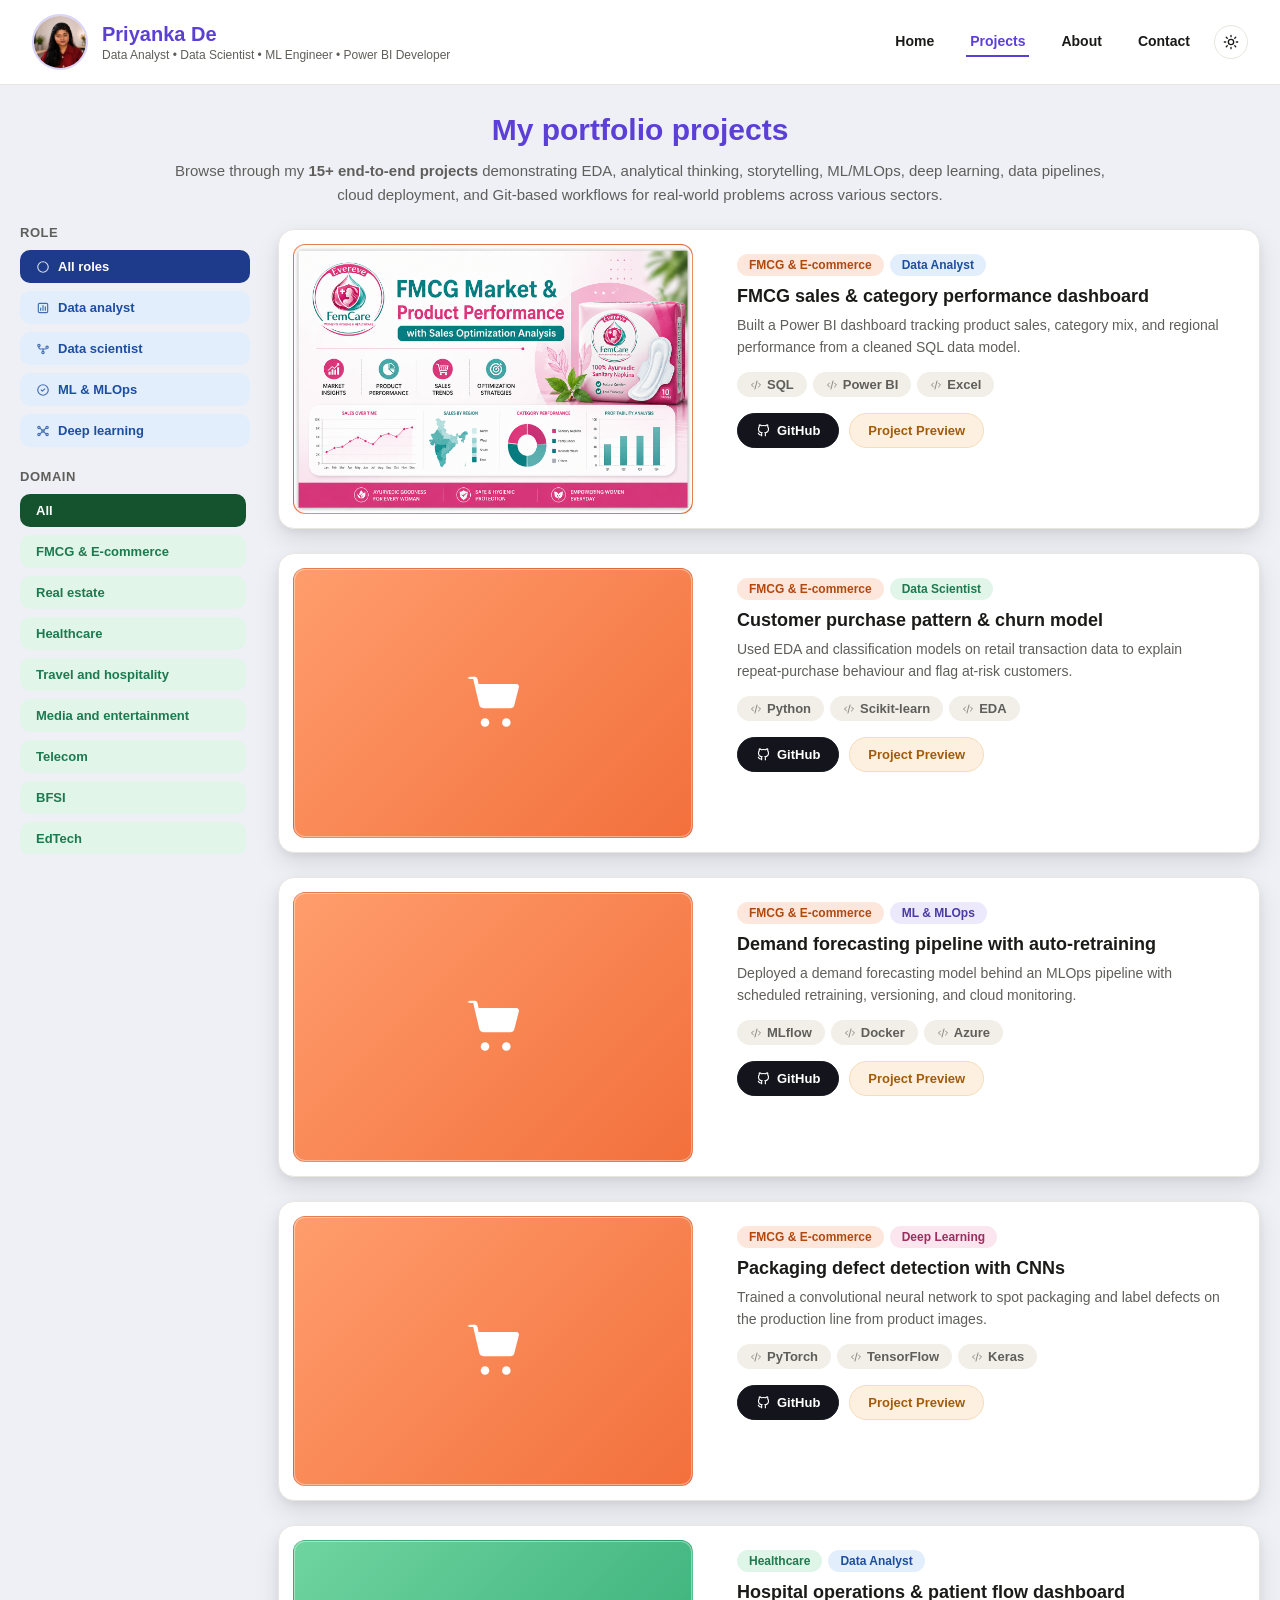
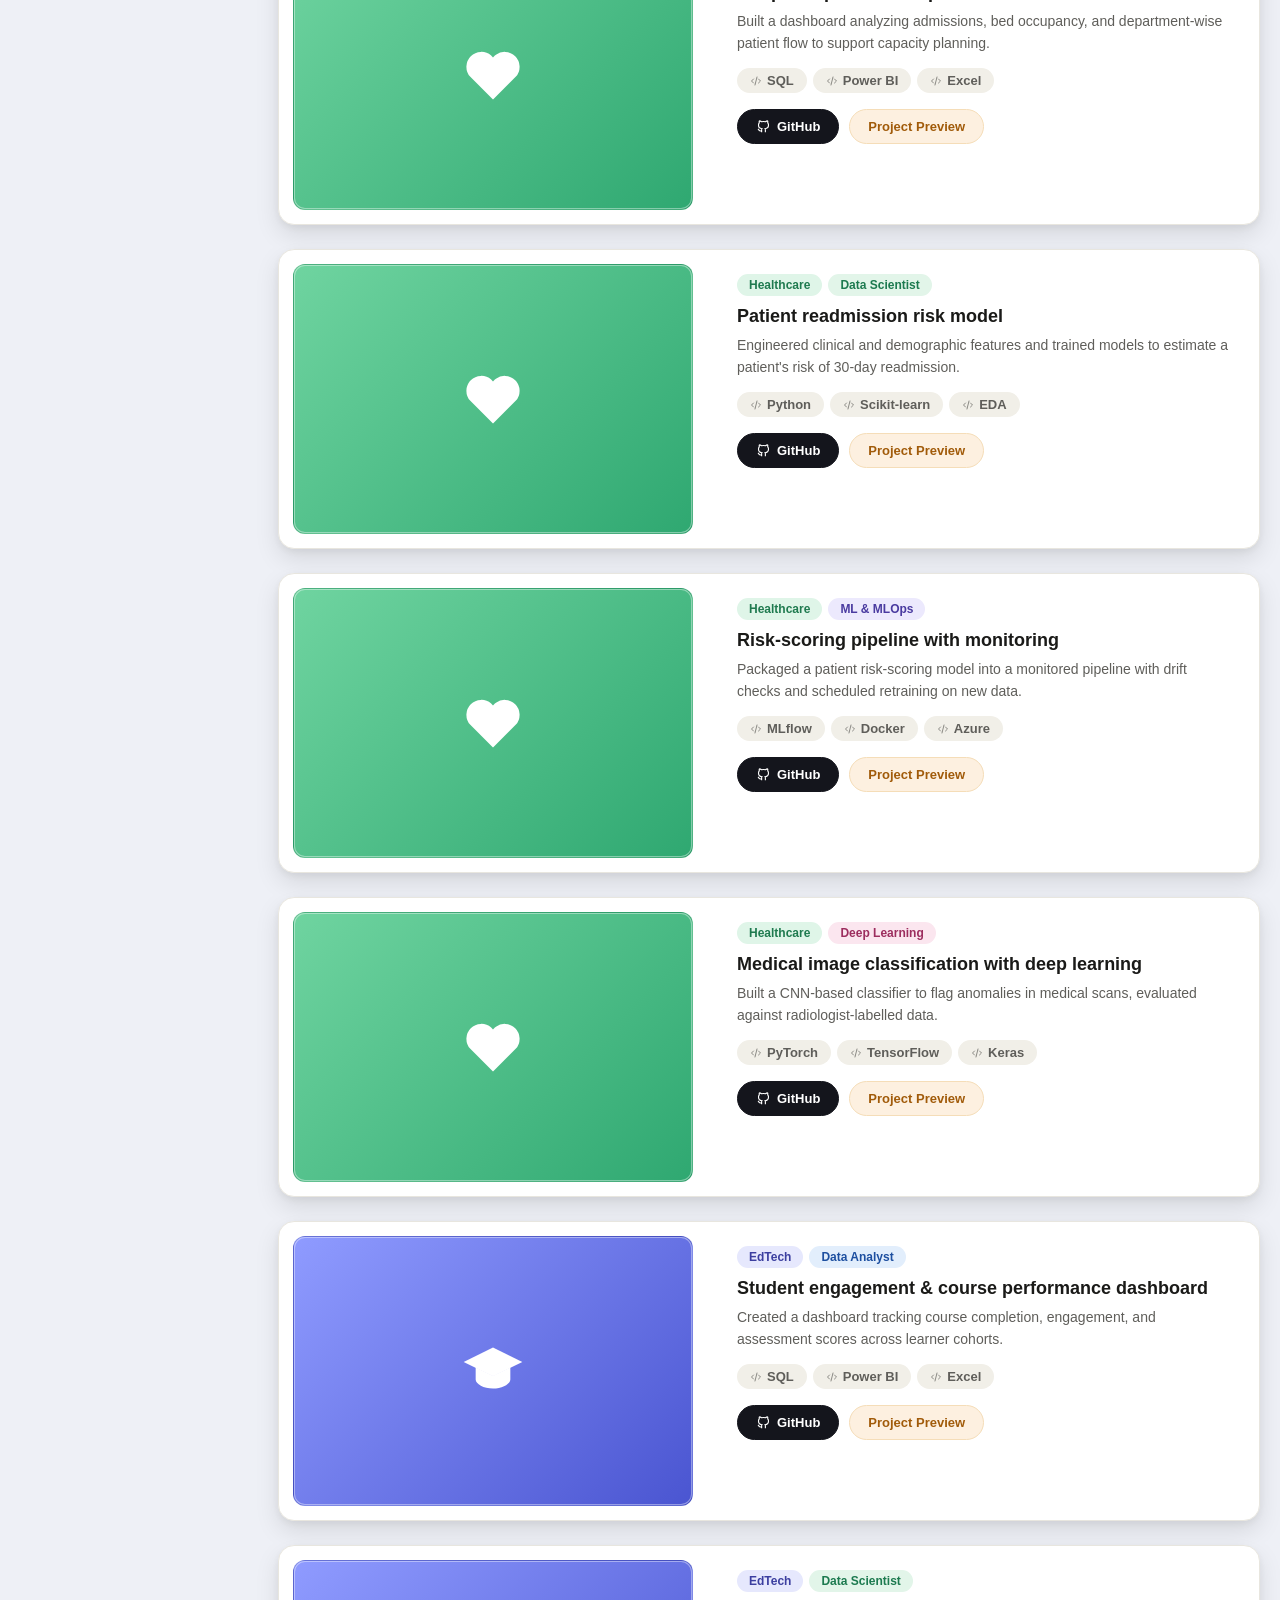
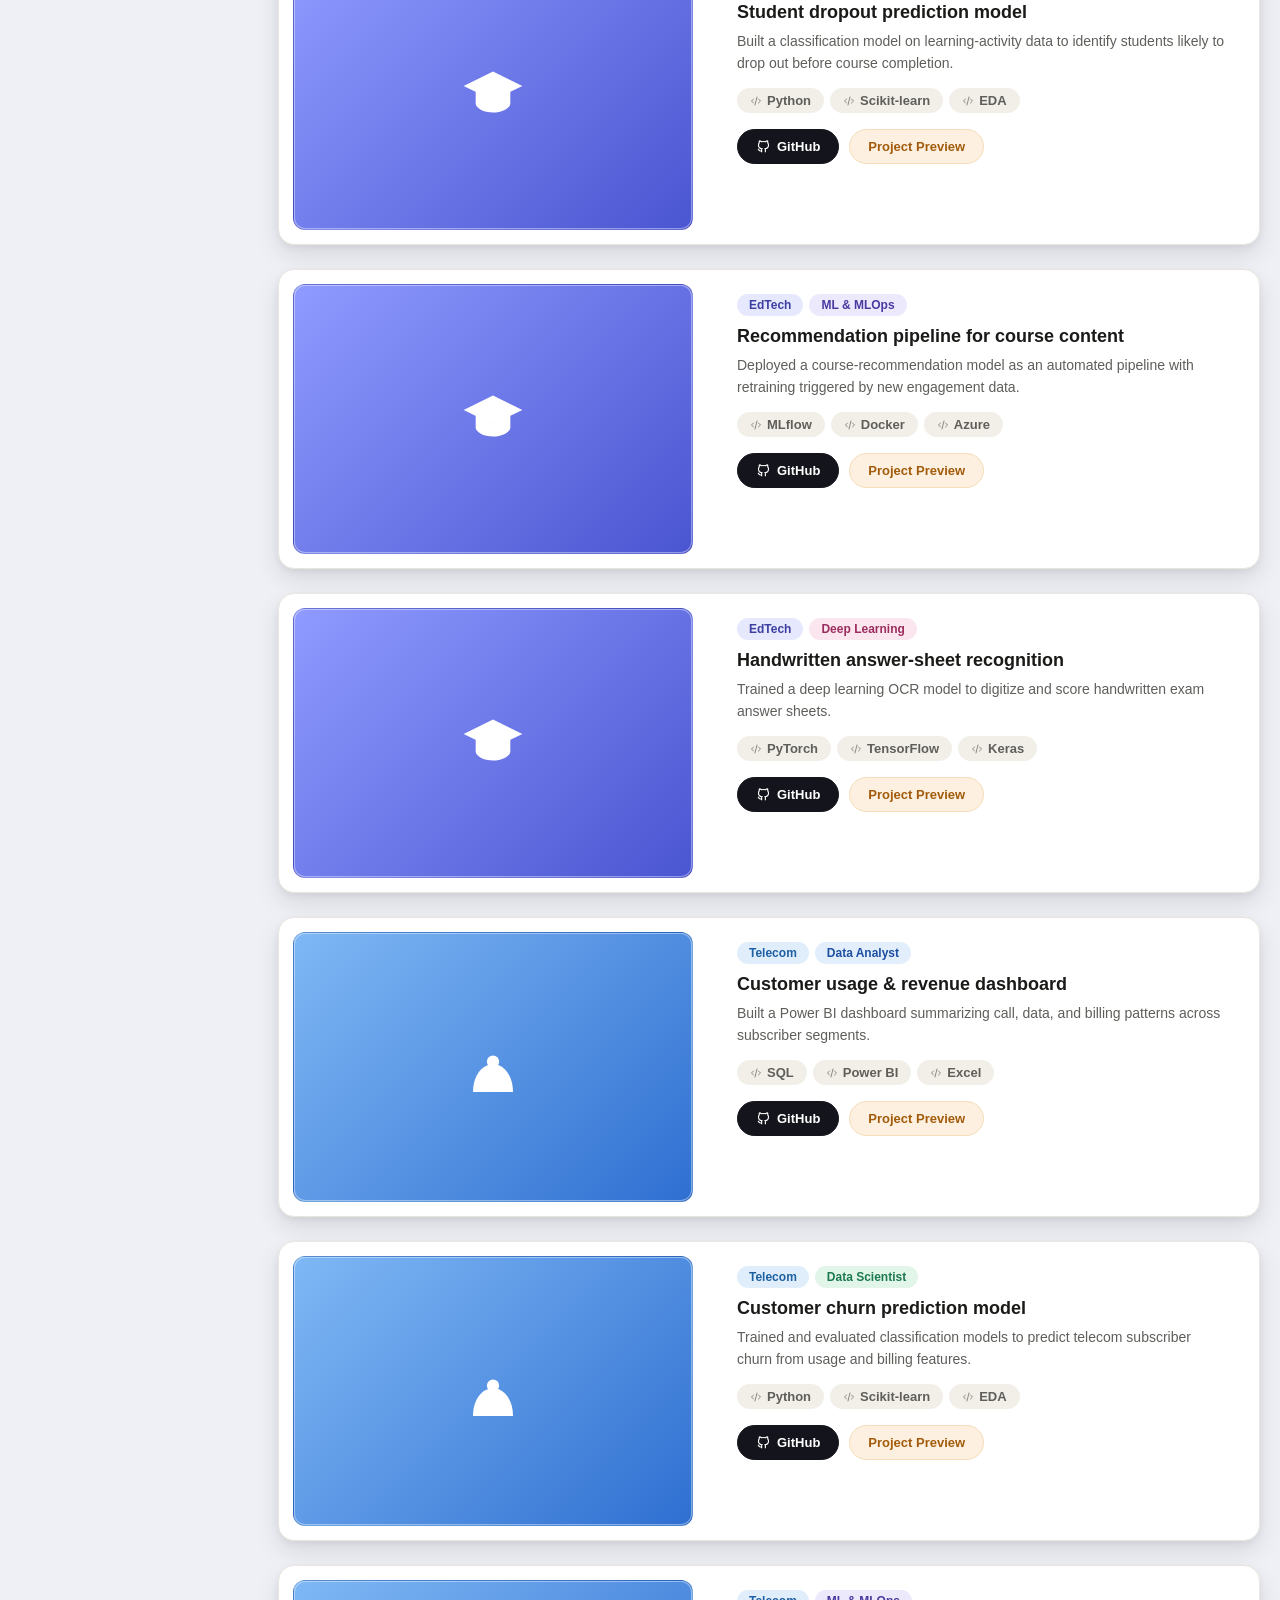
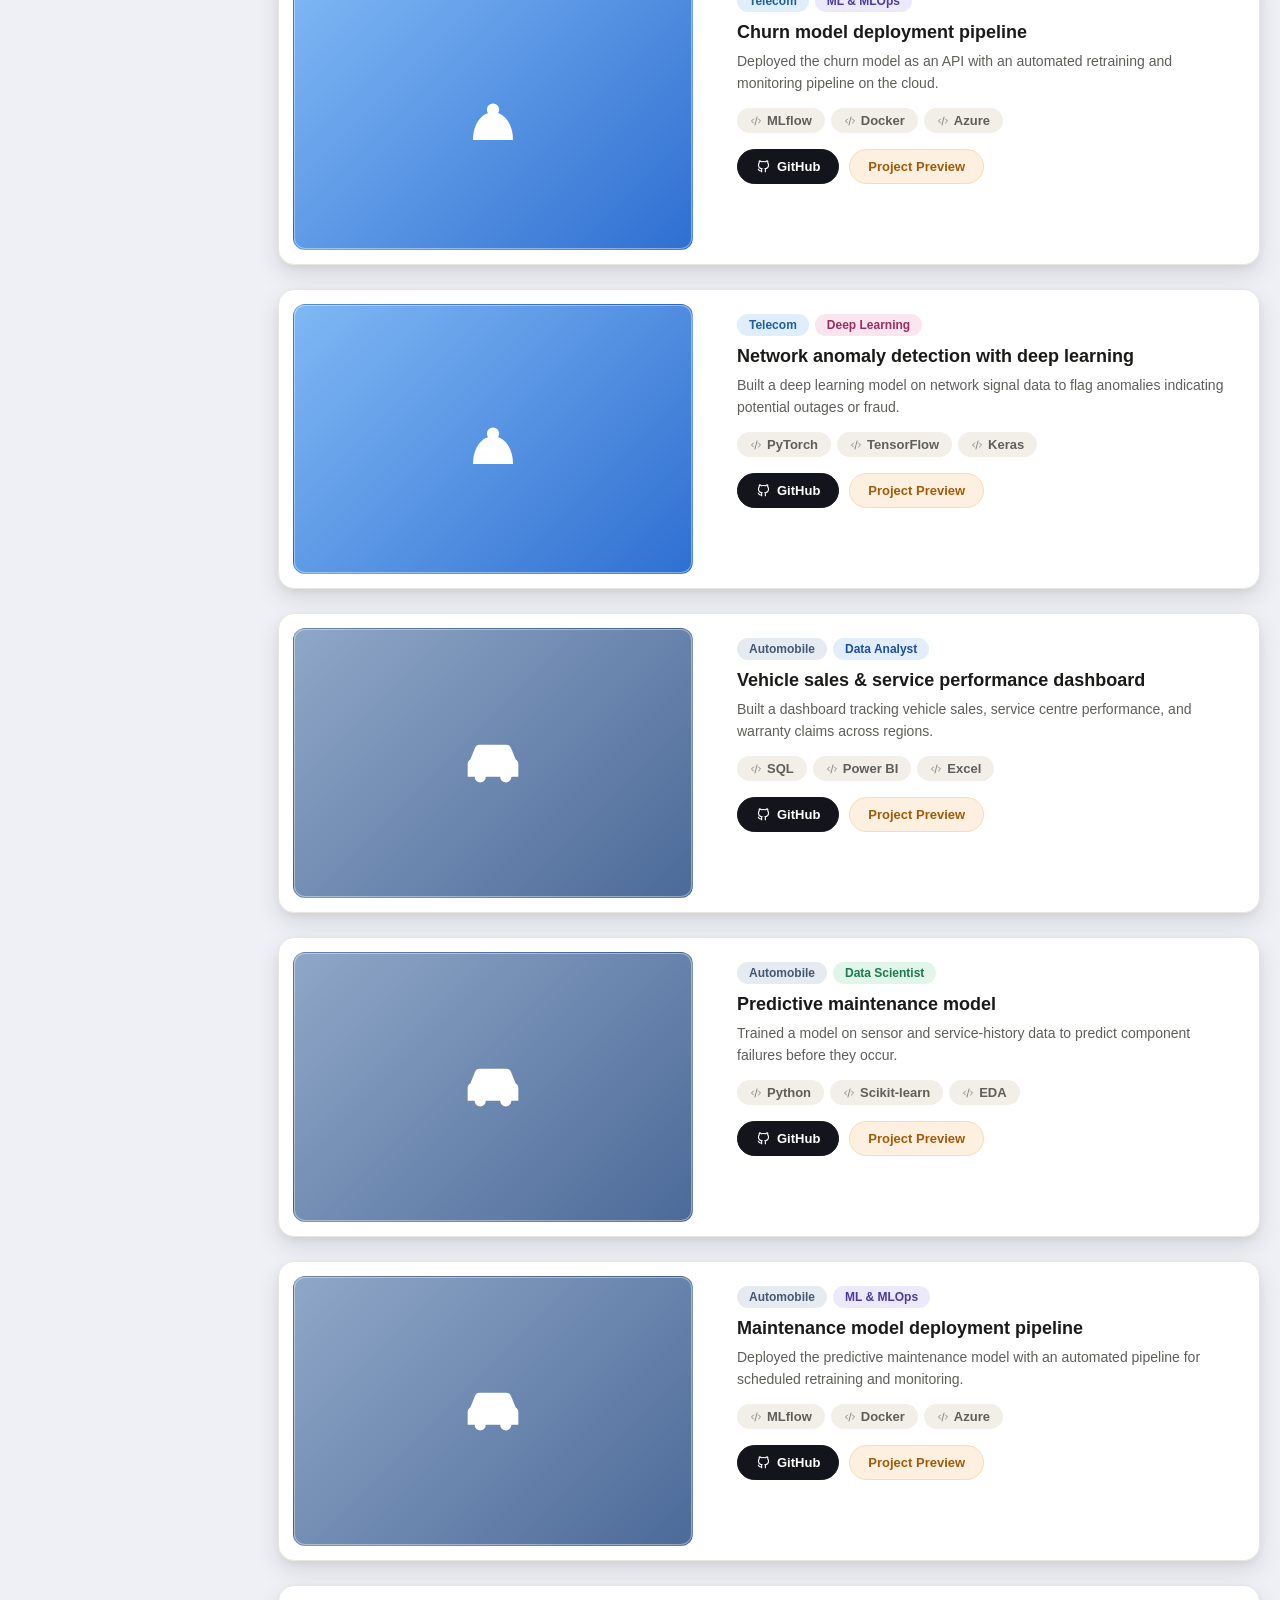
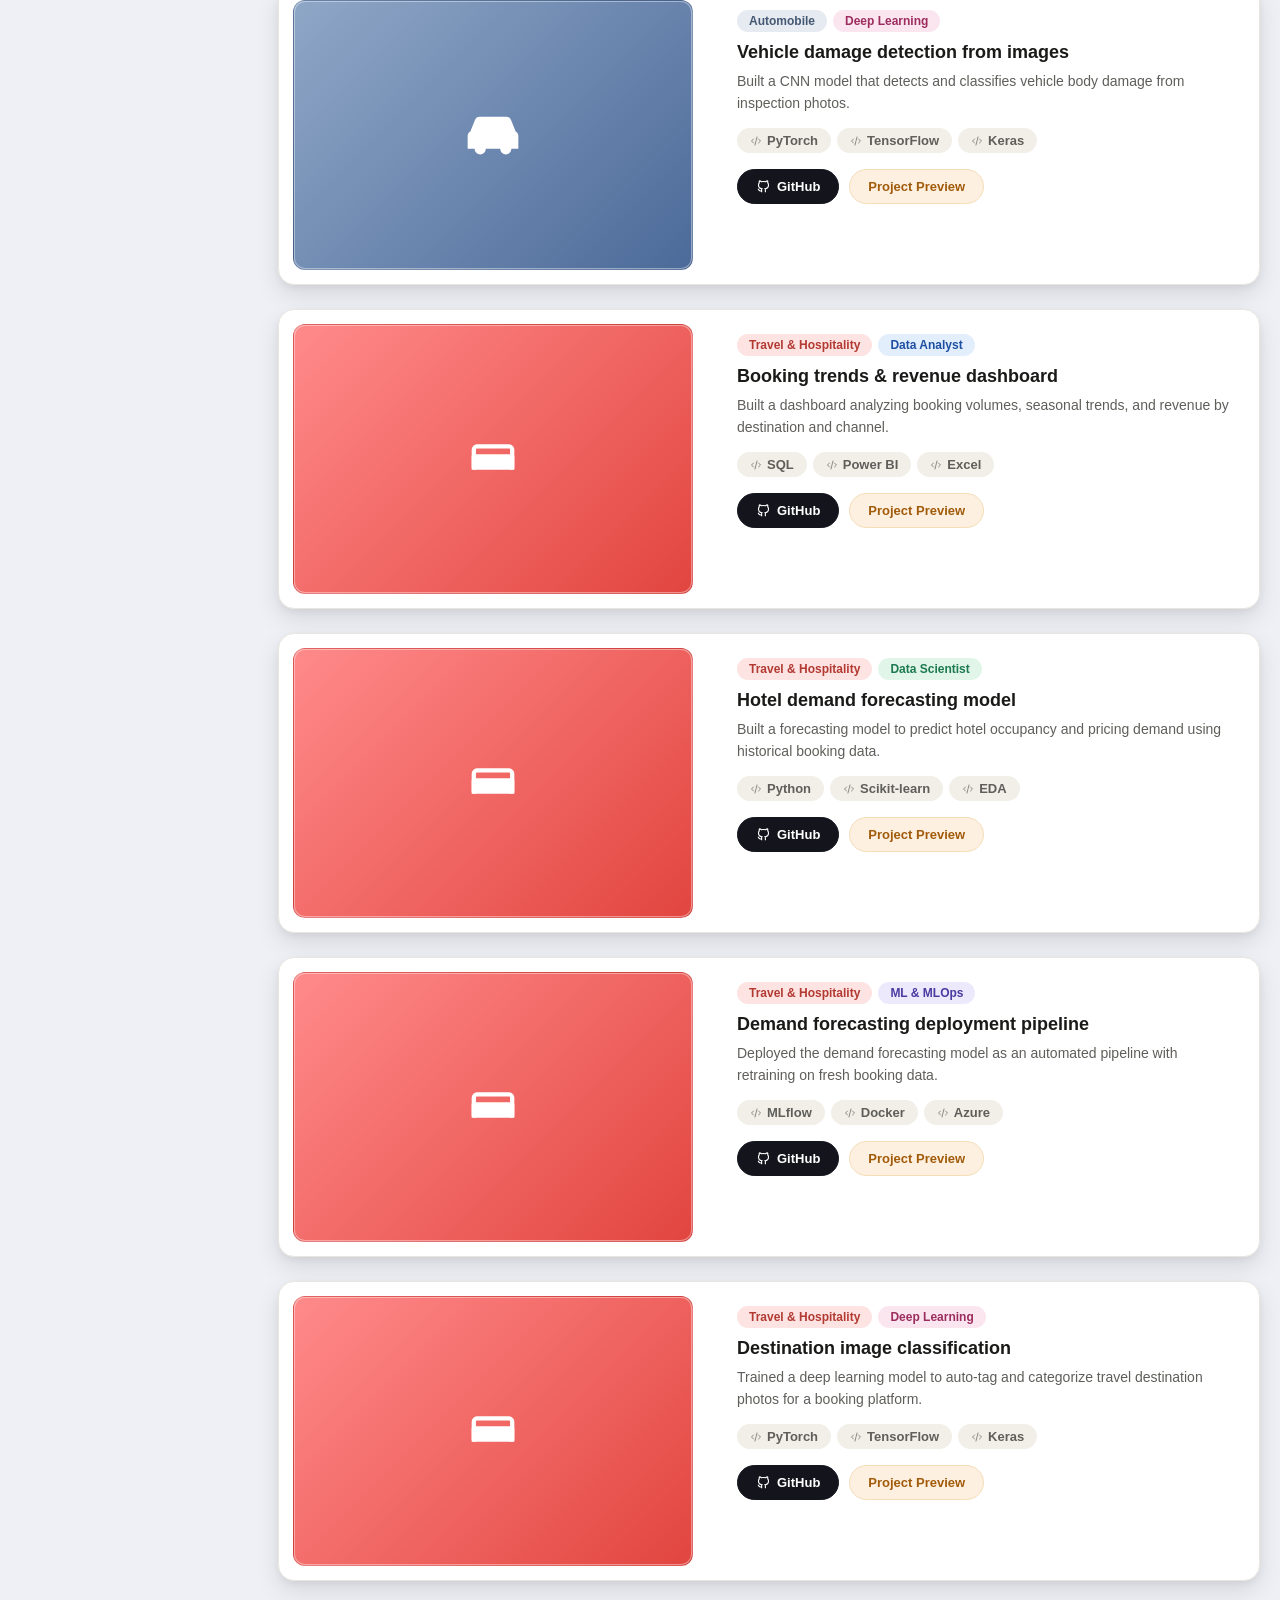
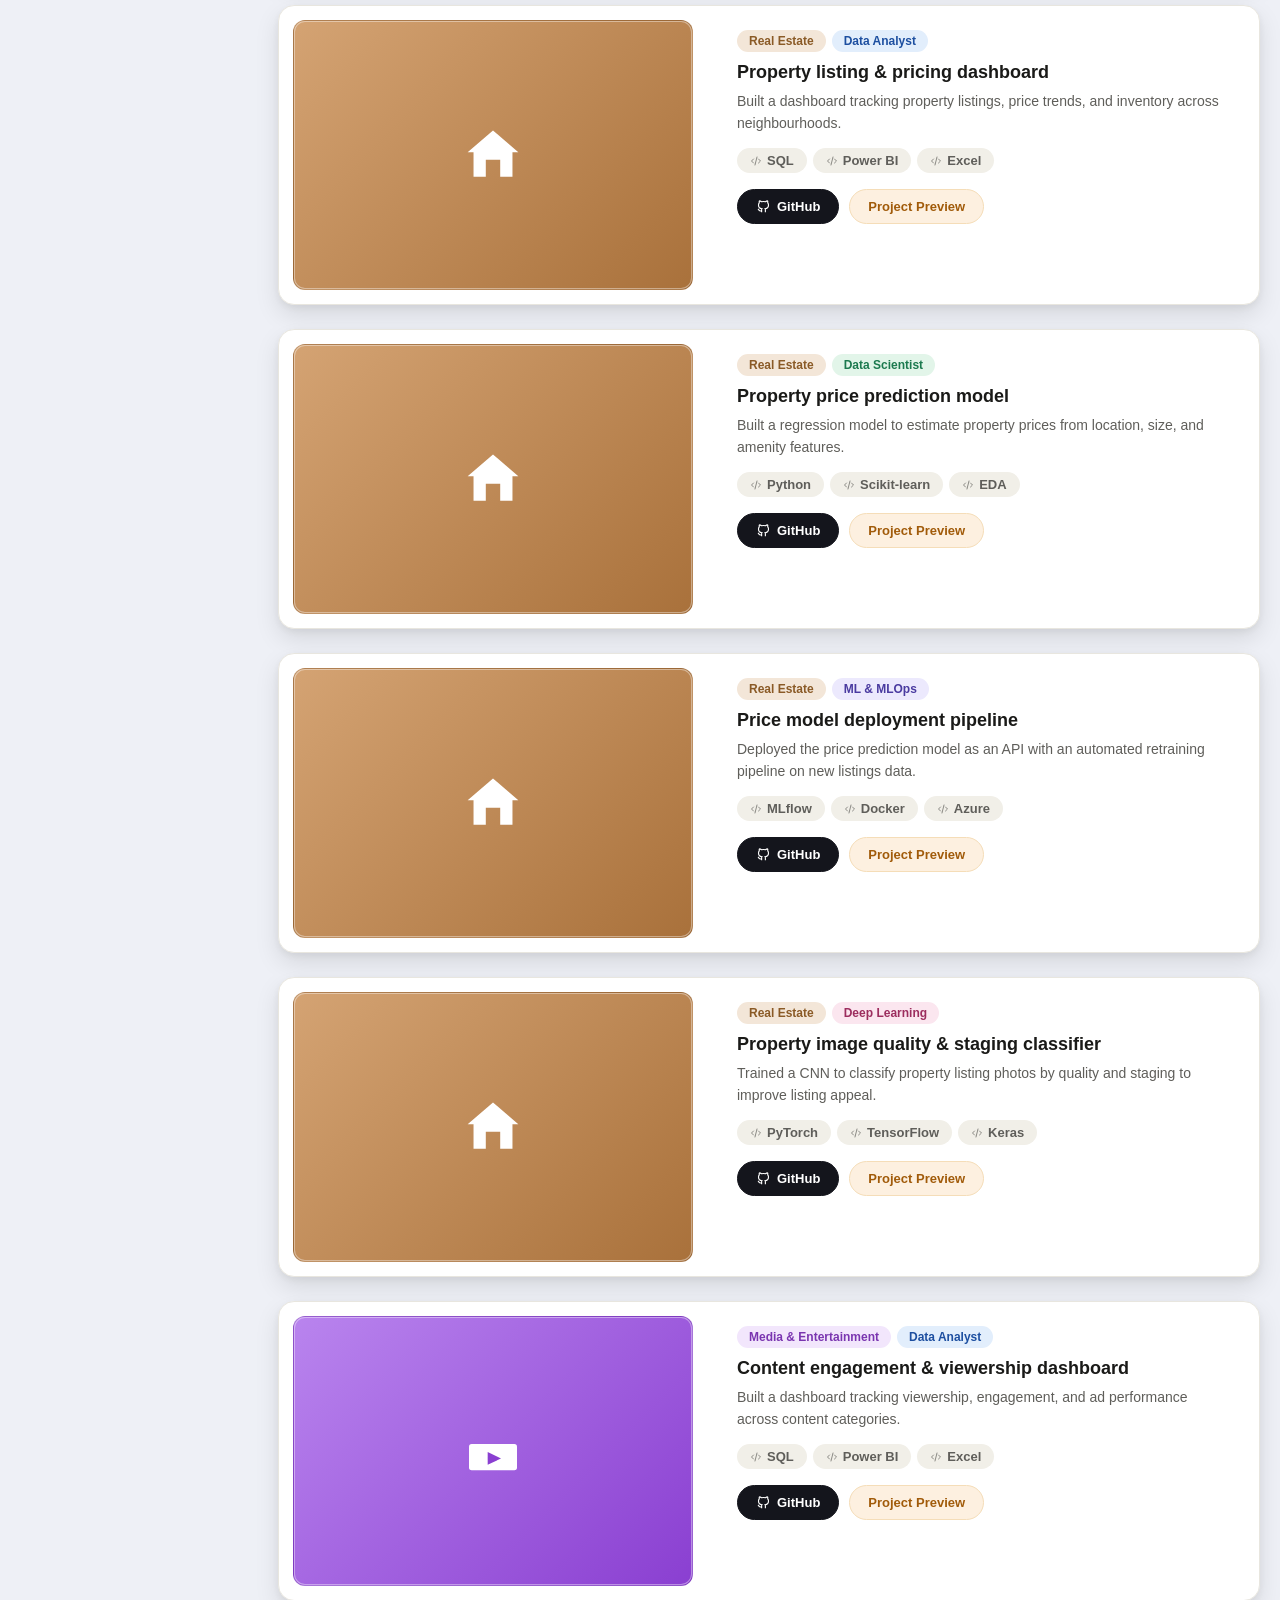
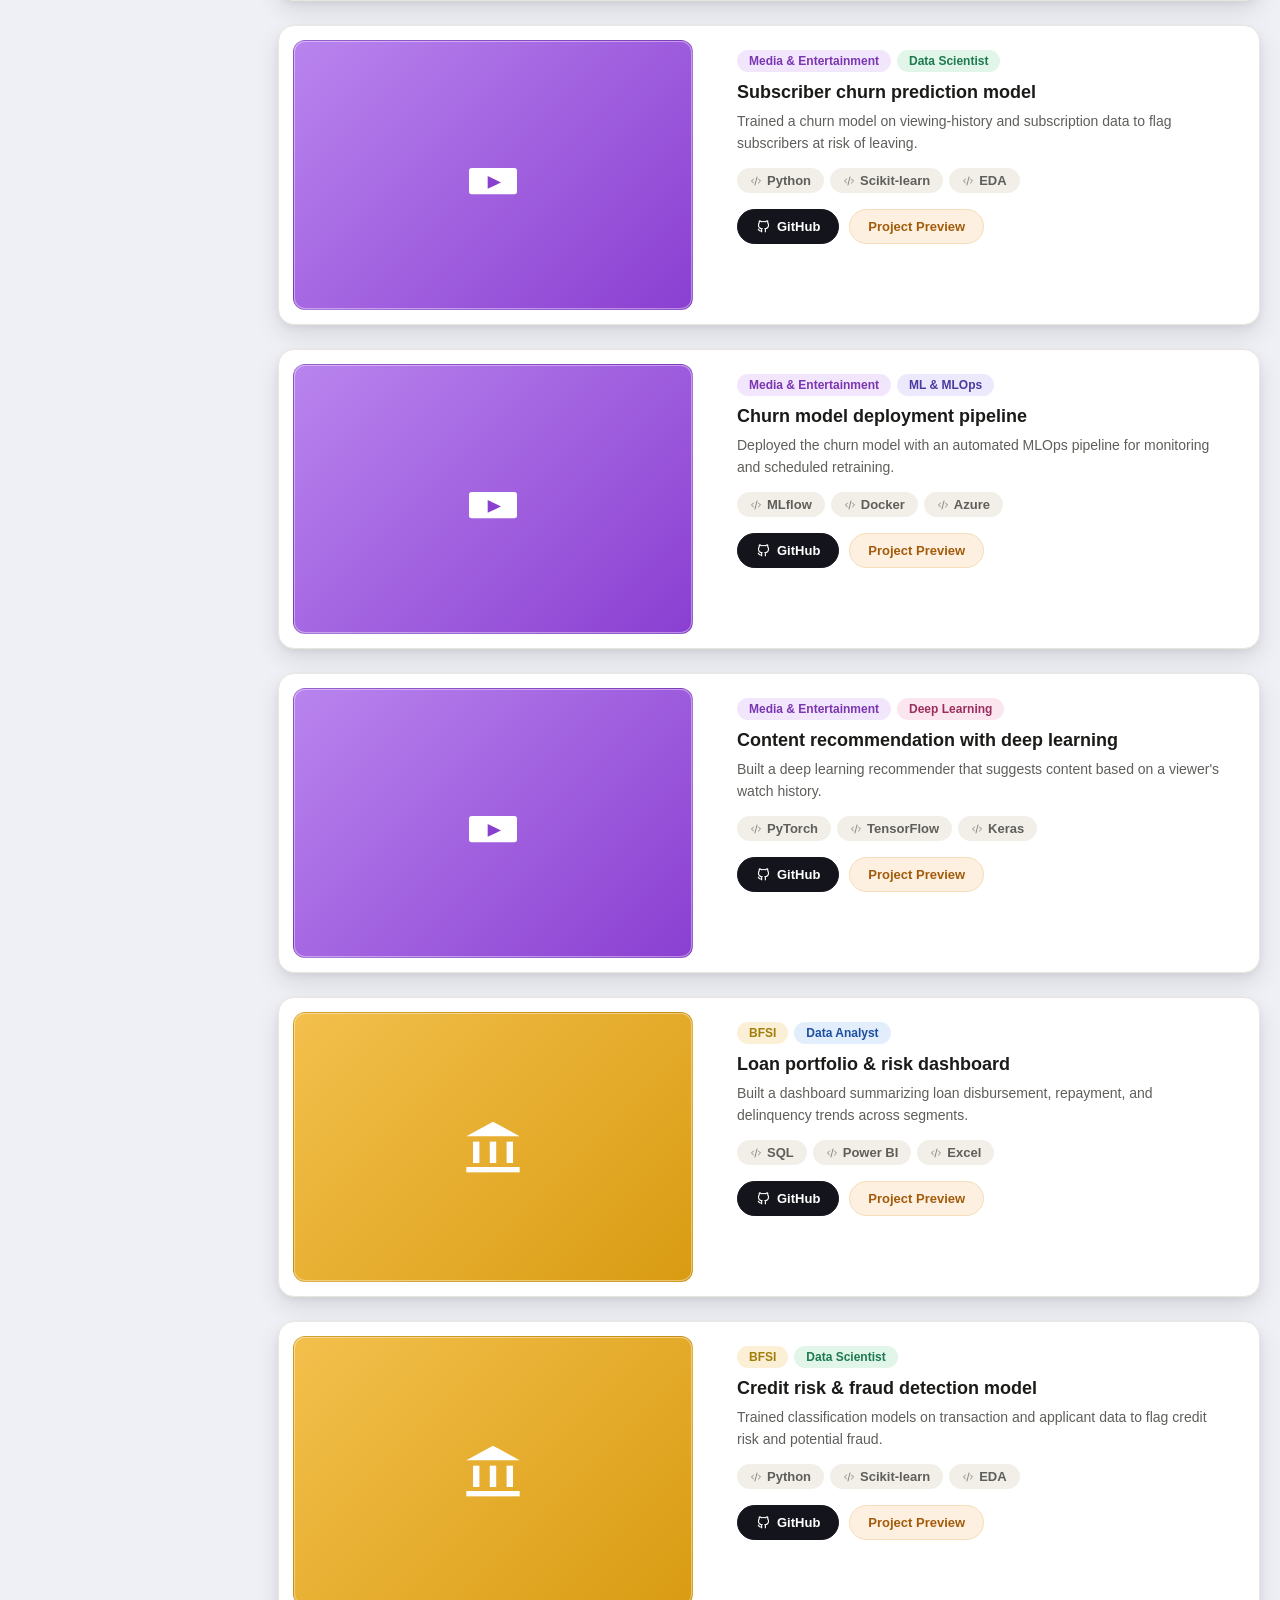
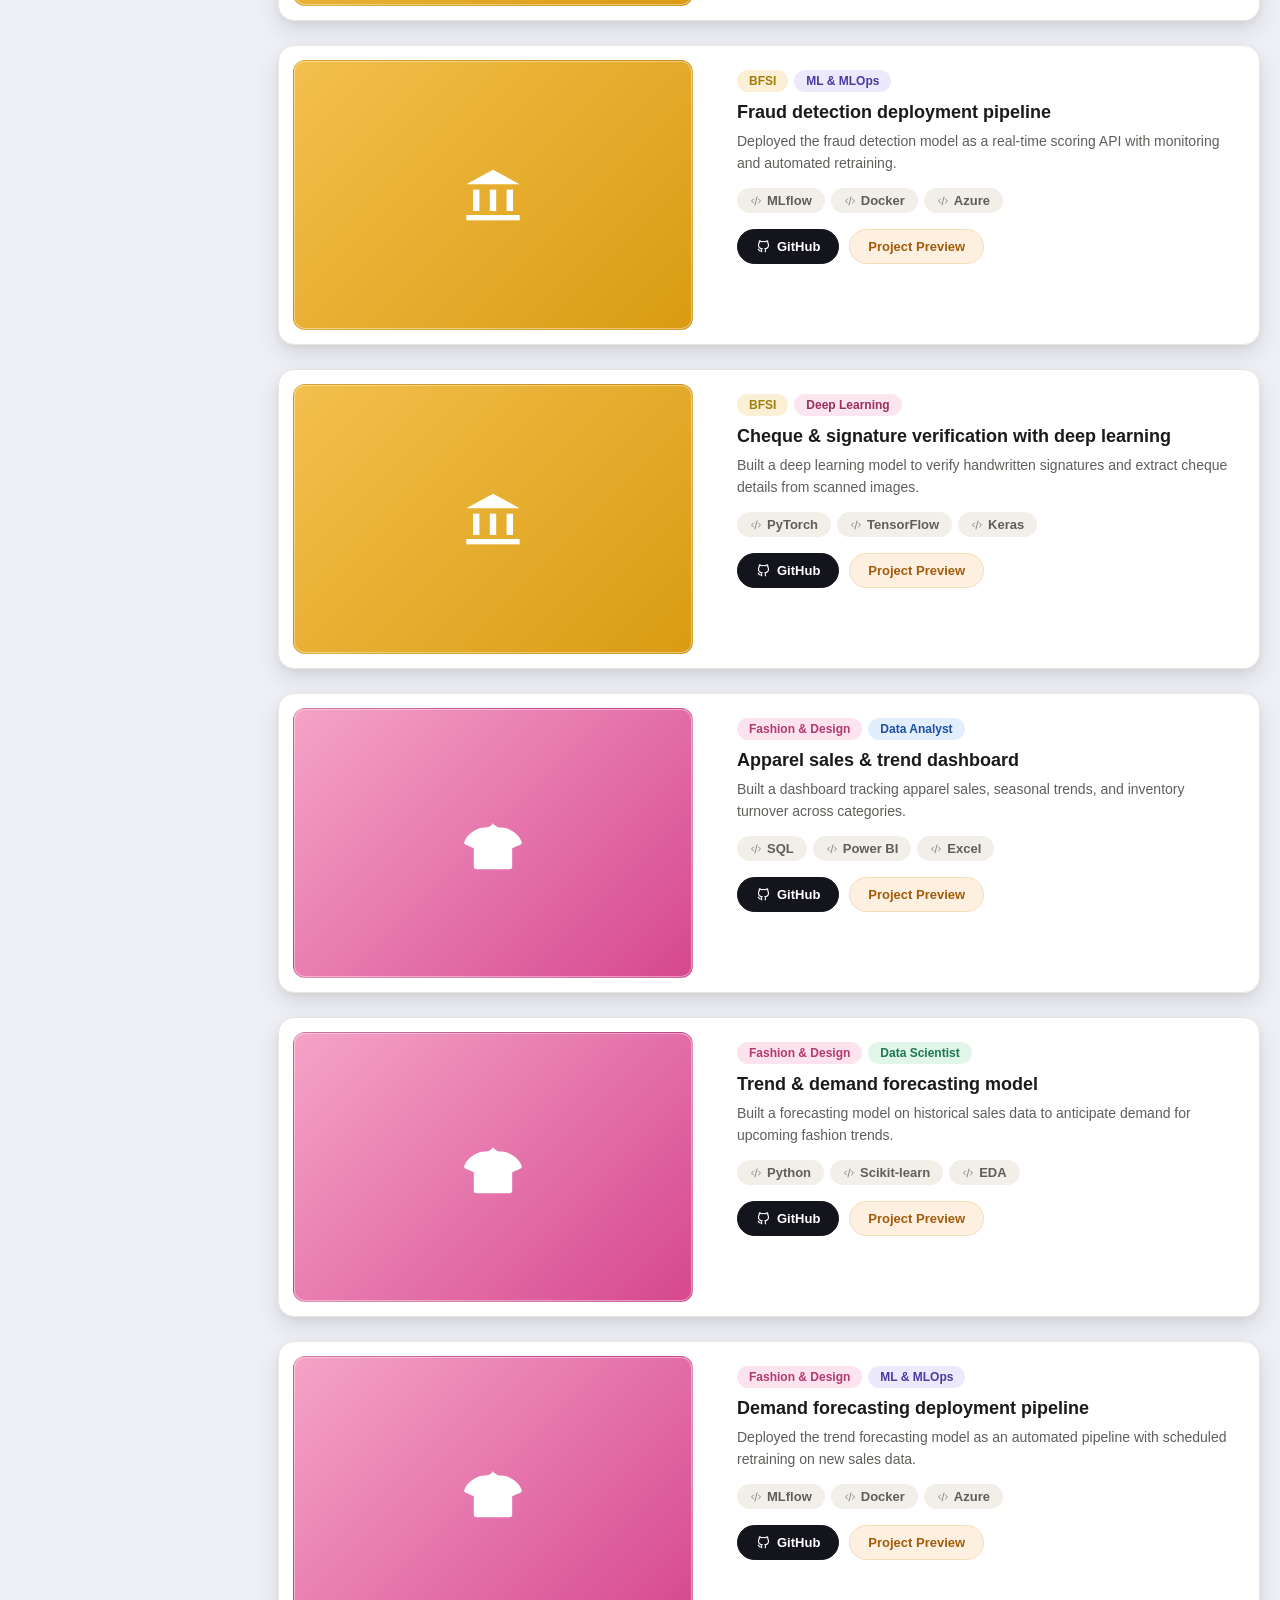
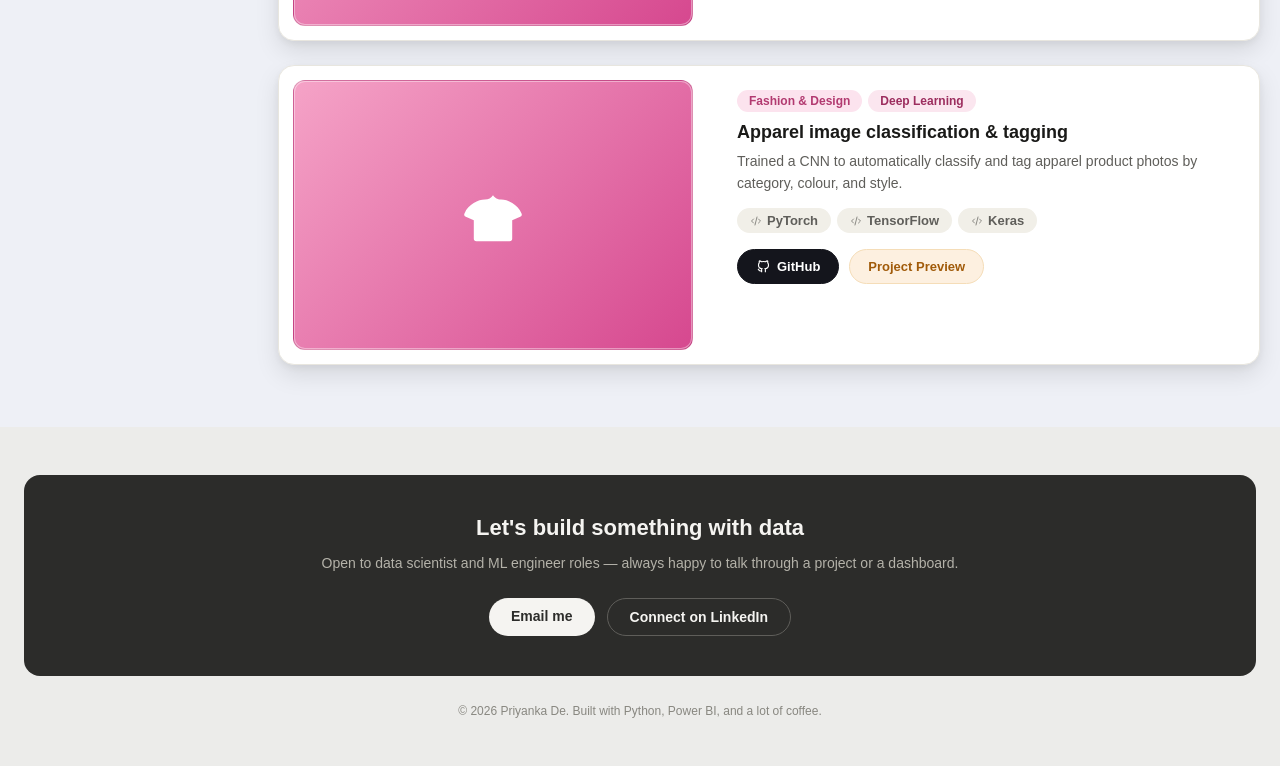
==== 1234.html @ 13f8d36d "Update 1234.html" ====
<!DOCTYPE html>
<html lang="en">
<head>
<meta charset="UTF-8">
<meta name="viewport" content="width=device-width, initial-scale=1.0">
<title>Priyanka De_Data Scientist-Projects</title>
<link rel="icon" type="image/png" href="images/logo.png">
<style>
  :root {
    --page-bg: #eef0f6;
    --header-bg: #ffffff;
    --header-border: #e8e6df;
    --card-bg: #ffffff;
    --card-border: #e8e6df;
    --text-primary: #1a1a18;
    --text-secondary: #5f5e5a;
    --shadow-rest: 0 10px 24px rgba(0,0,0,0.10), 0 3px 8px rgba(0,0,0,0.06), inset 0 1px 0 rgba(255,255,255,0.6);
    --shadow-hover: 0 24px 44px rgba(0,0,0,0.18), 0 8px 16px rgba(0,0,0,0.10), inset 0 1px 0 rgba(255,255,255,0.6);
    --purple: #5b3fd6;
    --tag-bg: #f1efe8;
    --btn-bg: #ffffff;
    --fade-edge: rgba(238,240,246,0);
    --fade-edge-solid: #eef0f6;
    --project-image-border: rgba(0,0,0,0.09);
    --project-image-inset: rgba(255,255,255,0.4);
    transition: background 0.2s ease, color 0.2s ease;
  }
 
  body.dark-mode {
    --page-bg: #14151c;
    --header-bg: #1b1c25;
    --header-border: #2b2d3a;
    --card-bg: #1f2029;
    --card-border: #30323f;
    --text-primary: #f0efec;
    --text-secondary: #a7a6b3;
    --shadow-rest: 0 10px 24px rgba(0,0,0,0.35), 0 3px 8px rgba(0,0,0,0.25), inset 0 1px 0 rgba(255,255,255,0.03);
    --shadow-hover: 0 24px 44px rgba(0,0,0,0.5), 0 8px 16px rgba(0,0,0,0.3), inset 0 1px 0 rgba(255,255,255,0.03);
    --purple: #9c8bff;
    --tag-bg: #2a2c38;
    --btn-bg: #262733;
    --fade-edge: rgba(20,21,28,0);
    --fade-edge-solid: #14151c;
    --project-image-border: rgba(255,255,255,0.08);
    --project-image-inset: rgba(255,255,255,0.05);
  }
 
  * { box-sizing: border-box; }
 
  body {
    font-family: -apple-system, "Segoe UI", Roboto, Arial, sans-serif;
    background: var(--page-bg);
    margin: 0;
    transition: background 0.2s ease;
  }
 
  .site-header {
    background: var(--header-bg);
    border-bottom: 1px solid var(--header-border);
    padding: 14px 32px;
    display: flex;
    align-items: center;
    justify-content: space-between;
    gap: 16px;
    position: relative;
    z-index: 20;
    transition: background 0.2s ease, border-color 0.2s ease;
  }
 
  .header-right {
    display: flex;
    align-items: center;
    gap: 20px;
  }
 
  .theme-toggle {
    width: 34px;
    height: 34px;
    min-width: 34px;
    border-radius: 50%;
    border: 1px solid var(--header-border);
    background: var(--btn-bg);
    color: var(--text-primary);
    display: flex;
    align-items: center;
    justify-content: center;
    cursor: pointer;
    padding: 0;
    transition: background 0.2s ease, transform 0.15s ease, border-color 0.2s ease;
  }
 
  .theme-toggle:hover { transform: scale(1.08); }
 
  .theme-toggle svg { width: 16px; height: 16px; }
 
  .theme-toggle .icon-moon { display: none; }
  body.dark-mode .theme-toggle .icon-sun { display: none; }
  body.dark-mode .theme-toggle .icon-moon { display: block; }
 
  /* Hamburger menu button — hidden on desktop, shown only on narrow/mobile screens */
  .nav-toggle {
    display: none;
    width: 34px;
    height: 34px;
    min-width: 34px;
    border-radius: 8px;
    border: 1px solid var(--header-border);
    background: var(--btn-bg);
    color: var(--text-primary);
    align-items: center;
    justify-content: center;
    cursor: pointer;
    padding: 0;
  }
 
  .nav-toggle svg { width: 18px; height: 18px; }
  .nav-toggle .icon-close { display: none; }
  .nav-toggle.open .icon-menu { display: none; }
  .nav-toggle.open .icon-close { display: block; }
 
  .site-header .brand-left {
    display: flex;
    align-items: center;
    gap: 14px;
  }
 
  .avatar-circle {
    width: 56px;
    height: 56px;
    border-radius: 50%;
    overflow: hidden;
    flex: none;
    background: #ece9fd;
    display: flex;
    align-items: center;
    justify-content: center;
    border: 2px solid #d9d4fb;
  }
 
  .avatar-circle img {
    width: 100%;
    height: 100%;
    object-fit: cover;
  }
 
  .site-header .brand-name {
    font-size: 20px;
    font-weight: 700;
    color: var(--purple);
    margin: 0;
  }
 
  .site-header .brand-title {
    font-size: 12px;
    color: var(--text-secondary);
    margin: 2px 0 0;
  }
 
  .site-header nav {
    display: flex;
    gap: 28px;
  }
 
  .site-header nav a {
    font-size: 14px;
    font-weight: 600;
    color: var(--text-primary);
    text-decoration: none;
    padding: 6px 4px;
    border-bottom: 2px solid transparent;
    cursor: pointer;
    transition: color 0.15s ease, border-color 0.15s ease;
  }
 
  .site-header nav a:hover { color: var(--purple); border-bottom-color: #d9d4fb; }
 
  .site-header nav a.active { color: var(--purple); border-bottom-color: var(--purple); }
 
  .page { max-width: 1300px; margin: 0 auto; padding: 28px 20px 60px; position: relative; z-index: 2; }
 
  .hero { text-align: center; margin-bottom: 24px; }
 
  .hero h1 {
    font-size: 30px;
    font-weight: 700;
    color: var(--purple);
    margin: 0 0 12px;
  }
 
  .hero p {
    font-size: 15px;
    color: var(--text-secondary);
    margin: 0;
    max-width: 640px;
    margin-left: auto;
    margin-right: auto;
    line-height: 1.6;
  }
 
  .layout {
    display: flex;
    align-items: flex-start;
    gap: 28px;
  }
 
  .filters-sidebar {
    width: 230px;
    min-width: 230px;
    position: sticky;
    top: 14px;
    margin-top: -6px;
    display: flex;
    flex-direction: column;
    gap: 22px;
  }
 
  .filter-group {
    position: relative;
  }
 
  /* The swipe/scroll button only makes sense on the narrow, horizontally
     scrolling layout — hidden on desktop where every option is visible. */
  .swipe-hint {
    display: none;
  }
 
  .filter-group h3 {
    font-size: 13px;
    font-weight: 700;
    color: var(--text-secondary);
    text-transform: uppercase;
    letter-spacing: 0.04em;
    margin: 0 0 10px;
  }
 
  .role-filter-block {
    display: flex;
    flex-direction: column;
    gap: 8px;
  }
 
  .role-pill {
    border: none;
    cursor: pointer;
    font-size: 13px;
    font-weight: 600;
    padding: 9px 16px;
    border-radius: 10px;
    background: #e2eefc;
    color: #1d4fa0;
    text-align: left;
    display: flex;
    align-items: center;
    gap: 8px;
    transition: transform 0.15s ease, box-shadow 0.15s ease, background 0.15s ease;
  }
 
  .role-pill svg { flex: none; opacity: 0.8; }
 
  .role-pill:hover { background: #d0e3fa; transform: translateX(2px); }
 
  .role-pill.active {
    background: #1e3a8a;
    color: #ffffff;
  }
 
  .filter-block {
    display: flex;
    flex-direction: column;
    gap: 8px;
    max-height: 360px;
    overflow-y: auto;
    padding-right: 4px;
  }
 
  .pill {
    border: none;
    cursor: pointer;
    font-size: 13px;
    font-weight: 600;
    padding: 9px 16px;
    border-radius: 10px;
    background: #e2f5e9;
    color: #1c7a4f;
    text-align: left;
    transition: transform 0.15s ease, box-shadow 0.15s ease, background 0.15s ease;
  }
 
  .pill:hover { background: #d0eedc; transform: translateX(2px); }
 
  .pill.active {
    background: #14532d;
    color: #ffffff;
  }
 
  .main-content { flex: 1; min-width: 0; }
 
  @media (max-width: 820px) {
    .layout { flex-direction: column; }
    .filters-sidebar { width: 100%; min-width: 0; position: static; }
    .filter-block { flex-direction: row; flex-wrap: wrap; max-height: none; overflow: visible; }
    .role-filter-block { flex-direction: row; flex-wrap: wrap; }
  }
 
  .project-list {
    display: flex;
    flex-direction: column;
    gap: 24px;
  }
 
  .project-card {
    display: flex;
    background: var(--card-bg);
    border: 1px solid var(--card-border);
    border-radius: 16px;
    overflow: hidden;
    box-shadow: var(--shadow-rest);
    transform: translateY(-2px);
    transition: transform 0.25s ease, box-shadow 0.25s ease, border-color 0.25s ease, opacity 0.2s ease;
  }
 
  .project-card:hover {
    transform: translateY(-8px) scale(1.01);
    box-shadow: var(--shadow-hover);
    border-color: rgba(0,0,0,0.12);
  }
 
  .project-card.hidden { display: none; }
 
  .project-image {
    width: 400px;
    min-width: 400px;
    min-height: 270px;
    margin: 14px;
    display: flex;
    align-items: center;
    justify-content: center;
    border-radius: 12px;
    border: 1px solid var(--project-image-border);
    box-shadow: inset 0 0 0 1px var(--project-image-inset);
    overflow: hidden;
  }
 
  .project-image img {
    width: 100%;
    height: 100%;
    object-fit: cover;
    border-radius: 12px;
  }
 
  .project-content {
    flex: 1;
    min-width: 320px;
    padding: 24px 30px;
  }
 
  .badge-row {
    display: flex;
    gap: 6px;
    flex-wrap: wrap;
    margin-bottom: 10px;
  }
 
  .badge {
    font-size: 12px;
    padding: 4px 12px;
    border-radius: 999px;
    font-weight: 600;
  }
 
  .badge.fmcg      { background: #fbe7e0; color: #7a3418; }
  .badge.ecommerce { background: #e2eefb; color: #14487c; }
  .badge.hygiene   { background: #fbe6ef; color: #772245; }
  .badge.babycare  { background: #ece9fd; color: #322a72; }

  /* Domain badges — one distinct tint per domain, echoing the homepage icon colors */
  .badge.domain-fmcg        { background: #fde7dc; color: #b1490f; }
  .badge.domain-healthcare  { background: #dff5e8; color: #1f7a4f; }
  .badge.domain-edtech      { background: #e6e8fd; color: #3c3fa0; }
  .badge.domain-telecom     { background: #e0eefc; color: #1d5fa0; }
  .badge.domain-automobile  { background: #e6ebf2; color: #445872; }
  .badge.domain-travel      { background: #fde3e2; color: #b23a33; }
  .badge.domain-real-estate { background: #f3e6d8; color: #8a5a26; }
  .badge.domain-media       { background: #f2e6fc; color: #7a35b0; }
  .badge.domain-bfsi        { background: #fbf0d6; color: #a17d0a; }
  .badge.domain-fashion     { background: #fce3ee; color: #b23a70; }

  /* Role badges — one distinct tint per role */
  .badge.role-analyst  { background: #e2eefc; color: #1d4fa0; }
  .badge.role-scientist{ background: #e2f5e9; color: #1c7a4f; }
  .badge.role-mlops    { background: #ece9fd; color: #4a3ba0; }
  .badge.role-dl       { background: #fbe6ef; color: #9c2d5e; }
 
  .project-title {
    font-size: 18px;
    font-weight: 700;
    margin: 0 0 8px;
    color: var(--text-primary);
  }
 
  .project-desc {
    font-size: 14px;
    line-height: 1.55;
    color: var(--text-secondary);
    margin: 0 0 14px;
  }
 
  .tag-row {
    display: flex;
    gap: 6px;
    flex-wrap: wrap;
    margin-bottom: 16px;
  }
 
  .tag {
    display: inline-flex;
    align-items: center;
    gap: 5px;
    font-size: 13px;
    padding: 5px 13px;
    border-radius: 999px;
    background: var(--tag-bg);
    color: var(--text-secondary);
    font-weight: 600;
  }
 
  .tag svg { flex: none; opacity: 0.7; }
 
  .btn-row { display: flex; gap: 10px; }
 
  .btn {
    font-size: 13px;
    font-weight: 600;
    padding: 9px 18px;
    border-radius: 999px;
    border: 1px solid var(--card-border);
    background: var(--btn-bg);
    cursor: pointer;
    text-decoration: none;
    color: var(--text-primary);
    display: inline-flex;
    align-items: center;
    transition: background 0.2s ease, transform 0.2s ease, box-shadow 0.2s ease;
  }
 
  .btn:hover { filter: brightness(0.96); transform: translateY(-1px); box-shadow: 0 4px 10px rgba(0,0,0,0.08); }
 
  .btn.primary {
    background: #eef0ff;
    color: #4338ca;
    border-color: #d9d4fb;
  }
  .btn.primary:hover { background: #e0e4fd; box-shadow: 0 4px 10px rgba(67,56,202,0.18); }
 
  .btn.success {
    background: #fdf0e0;
    color: #a15b0a;
    border-color: #f5ddb8;
  }
  .btn.success:hover { background: #fbe6cc; box-shadow: 0 4px 10px rgba(161,91,10,0.18); }

  .btn.github {
    background: #14151c;
    color: #ffffff;
    border-color: #14151c;
  }
  .btn.github:hover { filter: brightness(1.15); box-shadow: 0 4px 10px rgba(0,0,0,0.28); }
  body.dark-mode .btn.github { background: #050507; border-color: #050507; }
 
  @media (max-width: 900px) {
    .project-image { width: 260px; min-width: 260px; min-height: 220px; }
  }
 
  @media (max-width: 700px) {
    .page { padding: 18px 14px 40px; }
 
    .site-header { padding: 12px 16px; }
    .site-header .brand-left { gap: 10px; }
    .avatar-circle { width: 44px; height: 44px; }
    .site-header .brand-name { font-size: 16px; }
    .site-header .brand-title { font-size: 10px; }
 
    .nav-toggle { display: flex; }
 
    .site-header nav {
      display: none;
      position: absolute;
      top: 100%;
      left: 0;
      right: 0;
      flex-direction: column;
      align-items: stretch;
      gap: 0;
      background: var(--header-bg);
      border-bottom: 1px solid var(--header-border);
      box-shadow: 0 14px 28px rgba(0,0,0,0.14);
      padding: 6px 16px 10px;
      z-index: 19;
    }
 
    .site-header nav.nav-open { display: flex; }
 
    .site-header nav a {
      font-size: 14px;
      padding: 12px 4px;
      border-bottom: 1px solid var(--header-border);
    }
 
    .site-header nav a:last-child { border-bottom: none; }
 
    .hero { margin-bottom: 16px; }
    .hero h1 { font-size: 21px; margin-bottom: 6px; }
    .hero p { font-size: 13px; line-height: 1.45; }
 
    .layout { gap: 14px; }
 
    .filters-sidebar { gap: 12px; }
    .filter-group h3 { font-size: 11px; margin-bottom: 6px; }
 
    .filter-group::after {
      content: "";
      position: absolute;
      top: 24px;
      right: 0;
      bottom: 6px;
      width: 28px;
      background: linear-gradient(to right, var(--fade-edge), var(--fade-edge-solid));
      pointer-events: none;
    }
 
    /* Small button that nudges the user to swipe the filter row, and can be
       clicked to scroll it. It disappears once the row is fully scrolled. */
    .swipe-hint {
      position: absolute;
      top: 16px;
      right: 2px;
      width: 26px;
      height: 26px;
      border-radius: 50%;
      background: var(--card-bg);
      border: 1px solid var(--card-border);
      box-shadow: 0 3px 8px rgba(0,0,0,0.14), 0 1px 3px rgba(0,0,0,0.08);
      display: flex;
      align-items: center;
      justify-content: center;
      color: var(--purple);
      cursor: pointer;
      padding: 0;
      opacity: 0;
      z-index: 2;
      transition: opacity 0.35s ease, transform 0.15s ease;
    }
 
    .swipe-hint svg { width: 13px; height: 13px; }
    .swipe-hint:hover { transform: scale(1.08); }
 
    .filter-group.scrollable .swipe-hint {
      opacity: 1;
      animation: swipe-nudge 1.6s ease-in-out 3;
    }
 
    .filter-group.scrollable.interacted .swipe-hint {
      animation: none;
    }
 
    .filter-group.scrollable.at-end .swipe-hint {
      opacity: 0;
      pointer-events: none;
      animation: none;
    }
 
    @keyframes swipe-nudge {
      0%, 100% { transform: translateX(0); opacity: 1; }
      50% { transform: translateX(4px); opacity: 0.65; }
    }
 
    .role-filter-block, .filter-block {
      flex-direction: row;
      flex-wrap: nowrap;
      overflow-x: auto;
      max-height: none;
      gap: 6px;
      padding: 2px 2px 6px;
      -webkit-overflow-scrolling: touch;
      scrollbar-width: none;
      cursor: grab;
    }
    .role-filter-block::-webkit-scrollbar, .filter-block::-webkit-scrollbar { display: none; }
    .role-filter-block.dragging, .filter-block.dragging { cursor: grabbing; scroll-behavior: auto; }
 
    .role-pill, .pill {
      flex: none;
      white-space: nowrap;
      font-size: 12px;
      padding: 7px 13px;
    }
 
    .project-list { gap: 14px; }
 
    .project-card { flex-direction: column; border-radius: 14px; }
    .project-image { width: auto; min-width: 0; min-height: 150px; margin: 10px 10px 0; border-radius: 10px; }
    .project-image svg { width: 40px; height: 40px; }
 
    .project-content { min-width: 0; padding: 14px 16px 16px; }
    .project-title { font-size: 15px; }
    .project-desc { font-size: 12.5px; margin-bottom: 10px; }
 
    .badge-row, .tag-row { gap: 5px; margin-bottom: 8px; }
    .badge { font-size: 10.5px; padding: 3px 9px; }
    .tag { font-size: 11px; padding: 4px 10px; }
 
    .btn-row { gap: 6px; flex-wrap: wrap; }
    .btn { font-size: 12px; padding: 7px 13px; }
  }
  /* Subtle floating sparkles drifting across the whole page for a lively feel */
  .sparkle-field {
    position: fixed;
    inset: 0;
    overflow: hidden;
    pointer-events: none;
    z-index: 0;
  }
 
  .sparkle {
    position: absolute;
    bottom: -12px;
    border-radius: 50%;
    background: var(--purple);
    opacity: 0;
    animation: sparkle-float linear infinite;
    will-change: transform, opacity;
  }
 
  @keyframes sparkle-float {
    0%   { transform: translateY(0) translateX(0) scale(0.6); opacity: 0; }
    8%   { opacity: 0.55; }
    50%  { transform: translateY(-55vh) translateX(var(--drift, 12px)) scale(1); opacity: 0.35; }
    92%  { opacity: 0.12; }
    100% { transform: translateY(-110vh) translateX(calc(var(--drift, 12px) * 2)) scale(0.8); opacity: 0; }
  }
 
  @media (prefers-reduced-motion: reduce) {
    .sparkle-field { display: none; }
  }


.site-footer {
  background-color: #ececea;
  padding: 48px 0;
}

.footer-card {
  background: #2c2c2a;
  border-radius: 16px;
  padding: 40px 32px;
  text-align: center;
  margin: 0 24px;
}

.footer-card h2 {
  color: #f5f4f1;
  font-size: 22px;
  font-weight: 600;
  margin: 0 0 12px;
}

.footer-card p {
  color: #b4b2a9;
  font-size: 14px;
  line-height: 1.5;
  margin: 0 0 24px;
}

.footer-buttons {
  display: flex;
  gap: 12px;
  justify-content: center;
}

.btn-primary {
  background: #f5f4f1;
  color: #2c2c2a;
  font-weight: 600;
  font-size: 14px;
  padding: 10px 22px;
  border-radius: 24px;
  text-decoration: none;
}

.btn-outline {
  background: transparent;
  color: #f5f4f1;
  font-weight: 600;
  font-size: 14px;
  padding: 10px 22px;
  border-radius: 24px;
  text-decoration: none;
  border: 1px solid #5f5e5a;
}

.footer-copy {
  text-align: center;
  color: #888780;
  font-size: 12px;
  margin: 28px 0 0;
}

/* ---------- Project preview pop-up (centered, swipeable) ---------- */
.preview-backdrop {
  position: fixed;
  inset: 0;
  background: rgba(10, 10, 12, 0.55);
  opacity: 0;
  pointer-events: none;
  transition: opacity 0.25s ease;
  z-index: 90;
}
.preview-backdrop.open { opacity: 1; pointer-events: auto; }

.preview-panel {
  position: fixed;
  top: 50%;
  left: 50%;
  width: min(920px, 94vw);
  height: min(760px, 90vh);
  background: var(--card-bg);
  border-radius: 20px;
  box-shadow: 0 30px 70px rgba(0,0,0,0.35), 0 10px 24px rgba(0,0,0,0.18);
  transform: translate(-50%, -50%) scale(0.94);
  opacity: 0;
  pointer-events: none;
  transition: transform 0.28s cubic-bezier(.32,.72,0,1), opacity 0.24s ease;
  z-index: 91;
  display: flex;
  flex-direction: column;
  overflow: hidden;
}
.preview-panel.open {
  transform: translate(-50%, -50%) scale(1);
  opacity: 1;
  pointer-events: auto;
}
.preview-panel.dragging { transition: none; }

.preview-drag-handle {
  display: flex;
  align-items: center;
  justify-content: center;
  padding: 10px 0 0;
  flex: none;
  cursor: grab;
  touch-action: none;
}
.preview-drag-handle span {
  width: 40px;
  height: 4px;
  border-radius: 999px;
  background: var(--card-border);
}

.preview-header {
  display: flex;
  align-items: flex-start;
  justify-content: space-between;
  gap: 12px;
  padding: 14px 20px 16px;
  border-bottom: 1px solid var(--card-border);
  flex: none;
}

.preview-header-text { min-width: 0; }

.preview-eyebrow {
  display: flex;
  align-items: center;
  gap: 8px;
  font-size: 11px;
  font-weight: 700;
  letter-spacing: 0.05em;
  text-transform: uppercase;
  color: var(--purple);
  margin: 0 0 4px;
}

.preview-counter {
  font-size: 10.5px;
  font-weight: 700;
  color: var(--text-secondary);
  background: var(--tag-bg);
  border-radius: 999px;
  padding: 2px 9px;
  letter-spacing: 0;
  text-transform: none;
}

.preview-title {
  font-size: 16px;
  font-weight: 700;
  color: var(--text-primary);
  margin: 0;
  line-height: 1.3;
}

.preview-close {
  flex: none;
  width: 34px;
  height: 34px;
  border-radius: 50%;
  border: 1px solid var(--card-border);
  background: var(--btn-bg);
  color: var(--text-primary);
  display: flex;
  align-items: center;
  justify-content: center;
  cursor: pointer;
  padding: 0;
  transition: background 0.15s ease, transform 0.15s ease;
}
.preview-close:hover { transform: scale(1.06); }
.preview-close svg { width: 16px; height: 16px; }

.preview-body {
  flex: 1;
  min-height: 0;
  position: relative;
  background: var(--page-bg);
}

.preview-frame-holder {
  position: absolute;
  inset: 0;
  z-index: 1;
}

.preview-body iframe {
  width: 100%;
  height: 100%;
  border: none;
  display: block;
}

.preview-empty-state {
  position: absolute;
  inset: 0;
  display: flex;
  flex-direction: column;
  align-items: center;
  justify-content: center;
  text-align: center;
  padding: 32px;
  gap: 10px;
}

.preview-empty-state svg {
  width: 40px;
  height: 40px;
  color: var(--text-secondary);
  opacity: 0.6;
}

.preview-empty-state p {
  font-size: 13.5px;
  color: var(--text-secondary);
  margin: 0;
  max-width: 320px;
  line-height: 1.55;
}

.preview-empty-state code {
  font-size: 12px;
  background: var(--tag-bg);
  padding: 2px 8px;
  border-radius: 6px;
  color: var(--text-primary);
}

/* Edge-swipe zones sit above the iframe so a tap/drag near the sides always
   reaches our navigation logic instead of being swallowed by the embedded
   PDF/PPT viewer (which runs in its own document and can't be swiped through). */
.preview-edge {
  position: absolute;
  top: 0;
  bottom: 0;
  width: 15%;
  min-width: 40px;
  max-width: 90px;
  z-index: 2;
  display: flex;
  align-items: center;
  cursor: pointer;
  touch-action: pan-y;
  background: linear-gradient(to right, rgba(0,0,0,0.05), rgba(0,0,0,0));
}
.preview-edge.next {
  right: 0;
  justify-content: flex-end;
  background: linear-gradient(to left, rgba(0,0,0,0.05), rgba(0,0,0,0));
}
.preview-edge.prev { left: 0; justify-content: flex-start; }

.preview-nav-btn {
  width: 38px;
  height: 38px;
  border-radius: 50%;
  border: 1px solid var(--card-border);
  background: var(--card-bg);
  color: var(--text-primary);
  display: flex;
  align-items: center;
  justify-content: center;
  box-shadow: 0 6px 16px rgba(0,0,0,0.18);
  cursor: pointer;
  margin: 0 8px;
  transition: transform 0.15s ease, opacity 0.15s ease;
}
.preview-nav-btn:hover { transform: scale(1.08); }
.preview-nav-btn:disabled { opacity: 0.35; cursor: default; pointer-events: none; }
.preview-nav-btn svg { width: 18px; height: 18px; }

@media (max-width: 700px) {
  .preview-panel {
    width: 96vw;
    height: 88vh;
    border-radius: 18px;
  }
  .preview-edge { width: 13%; }
  .preview-nav-btn { width: 34px; height: 34px; margin: 0 6px; }
}

</style>
</head>


  
<body>
 
<div class="sparkle-field" id="sparkle-field" aria-hidden="true"></div>
 
<div class="site-header">
  <div class="brand-left">
    <div class="avatar-circle">
      <img src="images/ChatGPT Image Apr 22, 2026, 02_42_22 PM.png" alt="Priyanka De">
    </div>
    <div>
      <p class="brand-name">Priyanka De</p>
      <p class="brand-title">Data Analyst &bull; Data Scientist &bull; ML Engineer &bull; Power BI Developer</p>
    </div>
  </div>
  <div class="header-right">
    <nav id="site-nav">
      <a href="index.html">Home</a>
      <a href="1234.html" class="active">Projects</a>
      <a href="about.html">About</a>
      <a href="contacts.html">Contact</a>
    </nav>
    <button class="theme-toggle" id="theme-toggle" type="button" aria-label="Toggle dark mode" title="Toggle dark / light mode">
      <svg class="icon-sun" viewBox="0 0 24 24" fill="none" stroke="currentColor" stroke-width="2" stroke-linecap="round" stroke-linejoin="round"><circle cx="12" cy="12" r="4"></circle><path d="M12 2v2M12 20v2M4.93 4.93l1.41 1.41M17.66 17.66l1.41 1.41M2 12h2M20 12h2M4.93 19.07l1.41-1.41M17.66 6.34l1.41-1.41"></path></svg>
      <svg class="icon-moon" viewBox="0 0 24 24" fill="none" stroke="currentColor" stroke-width="2" stroke-linecap="round" stroke-linejoin="round"><path d="M21 12.79A9 9 0 1 1 11.21 3a7 7 0 0 0 9.79 9.79z"></path></svg>
    </button>
    <button class="nav-toggle" id="nav-toggle" type="button" aria-label="Open menu" aria-expanded="false">
      <svg class="icon-menu" viewBox="0 0 24 24" fill="none" stroke="currentColor" stroke-width="2" stroke-linecap="round" stroke-linejoin="round"><line x1="4" y1="7" x2="20" y2="7"></line><line x1="4" y1="12" x2="20" y2="12"></line><line x1="4" y1="17" x2="20" y2="17"></line></svg>
      <svg class="icon-close" viewBox="0 0 24 24" fill="none" stroke="currentColor" stroke-width="2" stroke-linecap="round" stroke-linejoin="round"><line x1="6" y1="6" x2="18" y2="18"></line><line x1="6" y1="18" x2="18" y2="6"></line></svg>
    </button>
  </div>
</div>
 
<div class="page">
 
  <div class="hero">
    <h1>My portfolio projects</h1>
   <p style="width: 1200px; max-width: 95%; margin: 0 auto; text-align: center;">
    Browse through my <strong>15+ end-to-end projects</strong> demonstrating EDA, analytical thinking, storytelling, ML/MLOps, deep learning, data pipelines,<br> cloud deployment, and Git-based workflows for real-world problems across various sectors.
  </p>
  </div>
 
  <div class="layout">
 
    <aside class="filters-sidebar">
      <div class="filter-group" id="role-filter-group">
        <h3>Role</h3>
        <button type="button" class="swipe-hint" id="role-swipe-btn" aria-label="Scroll to see more roles">
          <svg viewBox="0 0 24 24" width="18" height="18" fill="none" stroke="currentColor" stroke-width="2.5" stroke-linecap="round" stroke-linejoin="round"><polyline points="9 6 15 12 9 18"></polyline></svg>
        </button>
        <div class="role-filter-block" id="role-filters">
          <button class="role-pill active" data-role="all">
            <svg width="14" height="14" viewBox="0 0 24 24" fill="none" stroke="currentColor" stroke-width="2" stroke-linecap="round" stroke-linejoin="round"><circle cx="12" cy="12" r="9"></circle></svg>
            All roles
          </button>
          <button class="role-pill" data-role="analyst">
            <svg width="14" height="14" viewBox="0 0 24 24" fill="none" stroke="currentColor" stroke-width="2" stroke-linecap="round" stroke-linejoin="round"><rect x="4" y="4" width="16" height="16" rx="2"></rect><path d="M8 16v-4"></path><path d="M12 16v-8"></path><path d="M16 16v-6"></path></svg>
            Data analyst
          </button>
          <button class="role-pill" data-role="scientist">
            <svg width="14" height="14" viewBox="0 0 24 24" fill="none" stroke="currentColor" stroke-width="2" stroke-linecap="round" stroke-linejoin="round"><circle cx="5" cy="6" r="2"></circle><circle cx="12" cy="18" r="2"></circle><circle cx="19" cy="9" r="2"></circle><path d="M5 8v2a2 2 0 0 0 2 2h10"></path><path d="M12 16v-4"></path></svg>
            Data scientist
          </button>
          <button class="role-pill" data-role="ml,mlops">
            <svg width="14" height="14" viewBox="0 0 24 24" fill="none" stroke="currentColor" stroke-width="2" stroke-linecap="round" stroke-linejoin="round"><path d="M9 12l2 2l4 -4"></path><circle cx="12" cy="12" r="9"></circle></svg>
            ML &amp; MLOps
          </button>
          <button class="role-pill" data-role="dl">
            <svg width="14" height="14" viewBox="0 0 24 24" fill="none" stroke="currentColor" stroke-width="2" stroke-linecap="round" stroke-linejoin="round"><circle cx="5" cy="6" r="2"></circle><circle cx="5" cy="18" r="2"></circle><circle cx="12" cy="12" r="2"></circle><circle cx="19" cy="6" r="2"></circle><circle cx="19" cy="18" r="2"></circle><path d="M7 7l3.5 3.5"></path><path d="M7 17l3.5 -3.5"></path><path d="M13.5 10.5l3.5 -3.5"></path><path d="M13.5 13.5l3.5 3.5"></path></svg>
            Deep learning
          </button>
        </div>
      </div>
 
      <div class="filter-group" id="domain-filter-group">
        <h3>Domain</h3>
        <button type="button" class="swipe-hint" id="domain-swipe-btn" aria-label="Scroll to see more domains">
          <svg viewBox="0 0 24 24" width="18" height="18" fill="none" stroke="currentColor" stroke-width="2.5" stroke-linecap="round" stroke-linejoin="round"><polyline points="9 6 15 12 9 18"></polyline></svg>
        </button>
        <div class="filter-block" id="domain-filters">
          <button class="pill active" data-domain="all">All</button>
          <button class="pill" data-domain="fmcg">FMCG &amp; E-commerce</button>
          <button class="pill" data-domain="real-estate">Real estate</button>
          <button class="pill" data-domain="healthcare">Healthcare</button>
          <button class="pill" data-domain="travel">Travel and hospitality</button>
          <button class="pill" data-domain="media">Media and entertainment</button>
          <button class="pill" data-domain="telecom">Telecom</button>
          <button class="pill" data-domain="bfsi">BFSI</button>
          <button class="pill" data-domain="edtech">EdTech</button>
          <button class="pill" data-domain="fashion">Fashion</button>
          <button class="pill" data-domain="automobile">Automobile</button>
        </div>
      </div>
    </aside>
 
    <div class="main-content">
      <div class="project-list" id="project-list">
    <div class="project-card" data-domain="fmcg" data-role="analyst">
      <div class="project-image" style="background:linear-gradient(135deg,#ff9d6c,#f2703c);">
                <img src="images/fmcg1.png" alt="FMCG market and product performance with sales optimization analysis">
        <!-- <svg width="64" height="64" viewBox="0 0 24 24" fill="#fff"><path d="M2.5 3.2a1 1 0 0 1 1 -1h1.7a1 1 0 0 1 1 .8l.4 1.9h14.1a1 1 0 0 1 1 1.25l-1.7 6.6a1.6 1.6 0 0 1 -1.55 1.2H8.4a1.6 1.6 0 0 1 -1.55 -1.25L4.9 4.4l-.3 -1.4H3.5a1 1 0 0 1 -1 -1z"></path><circle cx="9" cy="19.3" r="1.6"></circle><circle cx="17" cy="19.3" r="1.6"></circle></svg> -->
      </div>
      <div class="project-content">
        <div class="badge-row">
          <span class="badge domain-fmcg">FMCG & E-commerce</span>
          <span class="badge role-analyst">Data Analyst</span>
        </div>
        <p class="project-title">FMCG sales & category performance dashboard</p>
        <p class="project-desc">Built a Power BI dashboard tracking product sales, category mix, and regional performance from a cleaned SQL data model.</p>
        <div class="tag-row">
          <span class="tag"><svg width="12" height="12" viewBox="0 0 24 24" fill="none" stroke="currentColor" stroke-width="2" stroke-linecap="round" stroke-linejoin="round"><polyline points="7 8 3 12 7 16"></polyline><polyline points="17 8 21 12 17 16"></polyline><line x1="14" y1="4" x2="10" y2="20"></line></svg>SQL</span>
          <span class="tag"><svg width="12" height="12" viewBox="0 0 24 24" fill="none" stroke="currentColor" stroke-width="2" stroke-linecap="round" stroke-linejoin="round"><polyline points="7 8 3 12 7 16"></polyline><polyline points="17 8 21 12 17 16"></polyline><line x1="14" y1="4" x2="10" y2="20"></line></svg>Power BI</span>
          <span class="tag"><svg width="12" height="12" viewBox="0 0 24 24" fill="none" stroke="currentColor" stroke-width="2" stroke-linecap="round" stroke-linejoin="round"><polyline points="7 8 3 12 7 16"></polyline><polyline points="17 8 21 12 17 16"></polyline><line x1="14" y1="4" x2="10" y2="20"></line></svg>Excel</span>
        </div>
        <div class="btn-row">
          <a href="#" class="btn github"><svg width="15" height="15" viewBox="0 0 24 24" fill="none" stroke="currentColor" stroke-width="1.8" style="margin-right:6px;"><path d="M9 19c-4.3 1.4 -4.3 -2.5 -6 -3m12 5v-3.5c0 -1 .1 -1.4 -.5 -2c2.8 -.3 5.5 -1.4 5.5 -6a4.6 4.6 0 0 0 -1.3 -3.2a4.2 4.2 0 0 0 -.1 -3.2s-1.1 -.3 -3.5 1.3a12.3 12.3 0 0 0 -6.2 0c-2.4 -1.6 -3.5 -1.3 -3.5 -1.3a4.2 4.2 0 0 0 -.1 3.2a4.6 4.6 0 0 0 -1.3 3.2c0 4.6 2.7 5.7 5.5 6c-.6 .6 -.6 1.2 -.5 2v3.5"></path></svg>GitHub</a>
          <button type="button" class="btn success" data-preview-src="Marketing_Sales_Dashboard.pdf" data-preview-title="FMCG sales & category performance dashboard" onclick="openProjectPreview(this)">Project Preview</button>
        </div>
      </div>
    </div>
 
    <div class="project-card" data-domain="fmcg" data-role="scientist">
      <div class="project-image" style="background:linear-gradient(135deg,#ff9d6c,#f2703c);">
        <svg width="64" height="64" viewBox="0 0 24 24" fill="#fff"><path d="M2.5 3.2a1 1 0 0 1 1 -1h1.7a1 1 0 0 1 1 .8l.4 1.9h14.1a1 1 0 0 1 1 1.25l-1.7 6.6a1.6 1.6 0 0 1 -1.55 1.2H8.4a1.6 1.6 0 0 1 -1.55 -1.25L4.9 4.4l-.3 -1.4H3.5a1 1 0 0 1 -1 -1z"></path><circle cx="9" cy="19.3" r="1.6"></circle><circle cx="17" cy="19.3" r="1.6"></circle></svg>
      </div>
      <div class="project-content">
        <div class="badge-row">
          <span class="badge domain-fmcg">FMCG & E-commerce</span>
          <span class="badge role-scientist">Data Scientist</span>
        </div>
        <p class="project-title">Customer purchase pattern & churn model</p>
        <p class="project-desc">Used EDA and classification models on retail transaction data to explain repeat-purchase behaviour and flag at-risk customers.</p>
        <div class="tag-row">
          <span class="tag"><svg width="12" height="12" viewBox="0 0 24 24" fill="none" stroke="currentColor" stroke-width="2" stroke-linecap="round" stroke-linejoin="round"><polyline points="7 8 3 12 7 16"></polyline><polyline points="17 8 21 12 17 16"></polyline><line x1="14" y1="4" x2="10" y2="20"></line></svg>Python</span>
          <span class="tag"><svg width="12" height="12" viewBox="0 0 24 24" fill="none" stroke="currentColor" stroke-width="2" stroke-linecap="round" stroke-linejoin="round"><polyline points="7 8 3 12 7 16"></polyline><polyline points="17 8 21 12 17 16"></polyline><line x1="14" y1="4" x2="10" y2="20"></line></svg>Scikit-learn</span>
          <span class="tag"><svg width="12" height="12" viewBox="0 0 24 24" fill="none" stroke="currentColor" stroke-width="2" stroke-linecap="round" stroke-linejoin="round"><polyline points="7 8 3 12 7 16"></polyline><polyline points="17 8 21 12 17 16"></polyline><line x1="14" y1="4" x2="10" y2="20"></line></svg>EDA</span>
        </div>
        <div class="btn-row">
          <a href="#" class="btn github"><svg width="15" height="15" viewBox="0 0 24 24" fill="none" stroke="currentColor" stroke-width="1.8" style="margin-right:6px;"><path d="M9 19c-4.3 1.4 -4.3 -2.5 -6 -3m12 5v-3.5c0 -1 .1 -1.4 -.5 -2c2.8 -.3 5.5 -1.4 5.5 -6a4.6 4.6 0 0 0 -1.3 -3.2a4.2 4.2 0 0 0 -.1 -3.2s-1.1 -.3 -3.5 1.3a12.3 12.3 0 0 0 -6.2 0c-2.4 -1.6 -3.5 -1.3 -3.5 -1.3a4.2 4.2 0 0 0 -.1 3.2a4.6 4.6 0 0 0 -1.3 3.2c0 4.6 2.7 5.7 5.5 6c-.6 .6 -.6 1.2 -.5 2v3.5"></path></svg>GitHub</a>
          <button type="button" class="btn success" data-preview-src="projects/fmcg-scientist.pdf" data-preview-title="Customer purchase pattern & churn model" onclick="openProjectPreview(this)">Project Preview</button>
        </div>
      </div>
    </div>
 
    <div class="project-card" data-domain="fmcg" data-role="mlops">
      <div class="project-image" style="background:linear-gradient(135deg,#ff9d6c,#f2703c);">
        <svg width="64" height="64" viewBox="0 0 24 24" fill="#fff"><path d="M2.5 3.2a1 1 0 0 1 1 -1h1.7a1 1 0 0 1 1 .8l.4 1.9h14.1a1 1 0 0 1 1 1.25l-1.7 6.6a1.6 1.6 0 0 1 -1.55 1.2H8.4a1.6 1.6 0 0 1 -1.55 -1.25L4.9 4.4l-.3 -1.4H3.5a1 1 0 0 1 -1 -1z"></path><circle cx="9" cy="19.3" r="1.6"></circle><circle cx="17" cy="19.3" r="1.6"></circle></svg>
      </div>
      <div class="project-content">
        <div class="badge-row">
          <span class="badge domain-fmcg">FMCG & E-commerce</span>
          <span class="badge role-mlops">ML & MLOps</span>
        </div>
        <p class="project-title">Demand forecasting pipeline with auto-retraining</p>
        <p class="project-desc">Deployed a demand forecasting model behind an MLOps pipeline with scheduled retraining, versioning, and cloud monitoring.</p>
        <div class="tag-row">
          <span class="tag"><svg width="12" height="12" viewBox="0 0 24 24" fill="none" stroke="currentColor" stroke-width="2" stroke-linecap="round" stroke-linejoin="round"><polyline points="7 8 3 12 7 16"></polyline><polyline points="17 8 21 12 17 16"></polyline><line x1="14" y1="4" x2="10" y2="20"></line></svg>MLflow</span>
          <span class="tag"><svg width="12" height="12" viewBox="0 0 24 24" fill="none" stroke="currentColor" stroke-width="2" stroke-linecap="round" stroke-linejoin="round"><polyline points="7 8 3 12 7 16"></polyline><polyline points="17 8 21 12 17 16"></polyline><line x1="14" y1="4" x2="10" y2="20"></line></svg>Docker</span>
          <span class="tag"><svg width="12" height="12" viewBox="0 0 24 24" fill="none" stroke="currentColor" stroke-width="2" stroke-linecap="round" stroke-linejoin="round"><polyline points="7 8 3 12 7 16"></polyline><polyline points="17 8 21 12 17 16"></polyline><line x1="14" y1="4" x2="10" y2="20"></line></svg>Azure</span>
        </div>
        <div class="btn-row">
          <a href="#" class="btn github"><svg width="15" height="15" viewBox="0 0 24 24" fill="none" stroke="currentColor" stroke-width="1.8" style="margin-right:6px;"><path d="M9 19c-4.3 1.4 -4.3 -2.5 -6 -3m12 5v-3.5c0 -1 .1 -1.4 -.5 -2c2.8 -.3 5.5 -1.4 5.5 -6a4.6 4.6 0 0 0 -1.3 -3.2a4.2 4.2 0 0 0 -.1 -3.2s-1.1 -.3 -3.5 1.3a12.3 12.3 0 0 0 -6.2 0c-2.4 -1.6 -3.5 -1.3 -3.5 -1.3a4.2 4.2 0 0 0 -.1 3.2a4.6 4.6 0 0 0 -1.3 3.2c0 4.6 2.7 5.7 5.5 6c-.6 .6 -.6 1.2 -.5 2v3.5"></path></svg>GitHub</a>
          <button type="button" class="btn success" data-preview-src="projects/fmcg-mlops.pdf" data-preview-title="Demand forecasting pipeline with auto-retraining" onclick="openProjectPreview(this)">Project Preview</button>
        </div>
      </div>
    </div>
 
    <div class="project-card" data-domain="fmcg" data-role="dl">
      <div class="project-image" style="background:linear-gradient(135deg,#ff9d6c,#f2703c);">
        <svg width="64" height="64" viewBox="0 0 24 24" fill="#fff"><path d="M2.5 3.2a1 1 0 0 1 1 -1h1.7a1 1 0 0 1 1 .8l.4 1.9h14.1a1 1 0 0 1 1 1.25l-1.7 6.6a1.6 1.6 0 0 1 -1.55 1.2H8.4a1.6 1.6 0 0 1 -1.55 -1.25L4.9 4.4l-.3 -1.4H3.5a1 1 0 0 1 -1 -1z"></path><circle cx="9" cy="19.3" r="1.6"></circle><circle cx="17" cy="19.3" r="1.6"></circle></svg>
      </div>
      <div class="project-content">
        <div class="badge-row">
          <span class="badge domain-fmcg">FMCG & E-commerce</span>
          <span class="badge role-dl">Deep Learning</span>
        </div>
        <p class="project-title">Packaging defect detection with CNNs</p>
        <p class="project-desc">Trained a convolutional neural network to spot packaging and label defects on the production line from product images.</p>
        <div class="tag-row">
          <span class="tag"><svg width="12" height="12" viewBox="0 0 24 24" fill="none" stroke="currentColor" stroke-width="2" stroke-linecap="round" stroke-linejoin="round"><polyline points="7 8 3 12 7 16"></polyline><polyline points="17 8 21 12 17 16"></polyline><line x1="14" y1="4" x2="10" y2="20"></line></svg>PyTorch</span>
          <span class="tag"><svg width="12" height="12" viewBox="0 0 24 24" fill="none" stroke="currentColor" stroke-width="2" stroke-linecap="round" stroke-linejoin="round"><polyline points="7 8 3 12 7 16"></polyline><polyline points="17 8 21 12 17 16"></polyline><line x1="14" y1="4" x2="10" y2="20"></line></svg>TensorFlow</span>
          <span class="tag"><svg width="12" height="12" viewBox="0 0 24 24" fill="none" stroke="currentColor" stroke-width="2" stroke-linecap="round" stroke-linejoin="round"><polyline points="7 8 3 12 7 16"></polyline><polyline points="17 8 21 12 17 16"></polyline><line x1="14" y1="4" x2="10" y2="20"></line></svg>Keras</span>
        </div>
        <div class="btn-row">
          <a href="#" class="btn github"><svg width="15" height="15" viewBox="0 0 24 24" fill="none" stroke="currentColor" stroke-width="1.8" style="margin-right:6px;"><path d="M9 19c-4.3 1.4 -4.3 -2.5 -6 -3m12 5v-3.5c0 -1 .1 -1.4 -.5 -2c2.8 -.3 5.5 -1.4 5.5 -6a4.6 4.6 0 0 0 -1.3 -3.2a4.2 4.2 0 0 0 -.1 -3.2s-1.1 -.3 -3.5 1.3a12.3 12.3 0 0 0 -6.2 0c-2.4 -1.6 -3.5 -1.3 -3.5 -1.3a4.2 4.2 0 0 0 -.1 3.2a4.6 4.6 0 0 0 -1.3 3.2c0 4.6 2.7 5.7 5.5 6c-.6 .6 -.6 1.2 -.5 2v3.5"></path></svg>GitHub</a>
          <button type="button" class="btn success" data-preview-src="projects/fmcg-dl.pdf" data-preview-title="Packaging defect detection with CNNs" onclick="openProjectPreview(this)">Project Preview</button>
        </div>
      </div>
    </div>
 
    <div class="project-card" data-domain="healthcare" data-role="analyst">
      <div class="project-image" style="background:linear-gradient(135deg,#6fd4a0,#2fa871);">
        <svg width="64" height="64" viewBox="0 0 24 24" fill="#fff"><path d="M12 21.2 L3.4 12.6a5.6 5.6 0 0 1 7.9 -7.9l.7 .7l.7 -.7a5.6 5.6 0 0 1 7.9 7.9z"></path></svg>
      </div>
      <div class="project-content">
        <div class="badge-row">
          <span class="badge domain-healthcare">Healthcare</span>
          <span class="badge role-analyst">Data Analyst</span>
        </div>
        <p class="project-title">Hospital operations & patient flow dashboard</p>
        <p class="project-desc">Built a dashboard analyzing admissions, bed occupancy, and department-wise patient flow to support capacity planning.</p>
        <div class="tag-row">
          <span class="tag"><svg width="12" height="12" viewBox="0 0 24 24" fill="none" stroke="currentColor" stroke-width="2" stroke-linecap="round" stroke-linejoin="round"><polyline points="7 8 3 12 7 16"></polyline><polyline points="17 8 21 12 17 16"></polyline><line x1="14" y1="4" x2="10" y2="20"></line></svg>SQL</span>
          <span class="tag"><svg width="12" height="12" viewBox="0 0 24 24" fill="none" stroke="currentColor" stroke-width="2" stroke-linecap="round" stroke-linejoin="round"><polyline points="7 8 3 12 7 16"></polyline><polyline points="17 8 21 12 17 16"></polyline><line x1="14" y1="4" x2="10" y2="20"></line></svg>Power BI</span>
          <span class="tag"><svg width="12" height="12" viewBox="0 0 24 24" fill="none" stroke="currentColor" stroke-width="2" stroke-linecap="round" stroke-linejoin="round"><polyline points="7 8 3 12 7 16"></polyline><polyline points="17 8 21 12 17 16"></polyline><line x1="14" y1="4" x2="10" y2="20"></line></svg>Excel</span>
        </div>
        <div class="btn-row">
          <a href="#" class="btn github"><svg width="15" height="15" viewBox="0 0 24 24" fill="none" stroke="currentColor" stroke-width="1.8" style="margin-right:6px;"><path d="M9 19c-4.3 1.4 -4.3 -2.5 -6 -3m12 5v-3.5c0 -1 .1 -1.4 -.5 -2c2.8 -.3 5.5 -1.4 5.5 -6a4.6 4.6 0 0 0 -1.3 -3.2a4.2 4.2 0 0 0 -.1 -3.2s-1.1 -.3 -3.5 1.3a12.3 12.3 0 0 0 -6.2 0c-2.4 -1.6 -3.5 -1.3 -3.5 -1.3a4.2 4.2 0 0 0 -.1 3.2a4.6 4.6 0 0 0 -1.3 3.2c0 4.6 2.7 5.7 5.5 6c-.6 .6 -.6 1.2 -.5 2v3.5"></path></svg>GitHub</a>
          <button type="button" class="btn success" data-preview-src="projects/healthcare-analyst.pdf" data-preview-title="Hospital operations & patient flow dashboard" onclick="openProjectPreview(this)">Project Preview</button>
        </div>
      </div>
    </div>
 
    <div class="project-card" data-domain="healthcare" data-role="scientist">
      <div class="project-image" style="background:linear-gradient(135deg,#6fd4a0,#2fa871);">
        <svg width="64" height="64" viewBox="0 0 24 24" fill="#fff"><path d="M12 21.2 L3.4 12.6a5.6 5.6 0 0 1 7.9 -7.9l.7 .7l.7 -.7a5.6 5.6 0 0 1 7.9 7.9z"></path></svg>
      </div>
      <div class="project-content">
        <div class="badge-row">
          <span class="badge domain-healthcare">Healthcare</span>
          <span class="badge role-scientist">Data Scientist</span>
        </div>
        <p class="project-title">Patient readmission risk model</p>
        <p class="project-desc">Engineered clinical and demographic features and trained models to estimate a patient's risk of 30-day readmission.</p>
        <div class="tag-row">
          <span class="tag"><svg width="12" height="12" viewBox="0 0 24 24" fill="none" stroke="currentColor" stroke-width="2" stroke-linecap="round" stroke-linejoin="round"><polyline points="7 8 3 12 7 16"></polyline><polyline points="17 8 21 12 17 16"></polyline><line x1="14" y1="4" x2="10" y2="20"></line></svg>Python</span>
          <span class="tag"><svg width="12" height="12" viewBox="0 0 24 24" fill="none" stroke="currentColor" stroke-width="2" stroke-linecap="round" stroke-linejoin="round"><polyline points="7 8 3 12 7 16"></polyline><polyline points="17 8 21 12 17 16"></polyline><line x1="14" y1="4" x2="10" y2="20"></line></svg>Scikit-learn</span>
          <span class="tag"><svg width="12" height="12" viewBox="0 0 24 24" fill="none" stroke="currentColor" stroke-width="2" stroke-linecap="round" stroke-linejoin="round"><polyline points="7 8 3 12 7 16"></polyline><polyline points="17 8 21 12 17 16"></polyline><line x1="14" y1="4" x2="10" y2="20"></line></svg>EDA</span>
        </div>
        <div class="btn-row">
          <a href="#" class="btn github"><svg width="15" height="15" viewBox="0 0 24 24" fill="none" stroke="currentColor" stroke-width="1.8" style="margin-right:6px;"><path d="M9 19c-4.3 1.4 -4.3 -2.5 -6 -3m12 5v-3.5c0 -1 .1 -1.4 -.5 -2c2.8 -.3 5.5 -1.4 5.5 -6a4.6 4.6 0 0 0 -1.3 -3.2a4.2 4.2 0 0 0 -.1 -3.2s-1.1 -.3 -3.5 1.3a12.3 12.3 0 0 0 -6.2 0c-2.4 -1.6 -3.5 -1.3 -3.5 -1.3a4.2 4.2 0 0 0 -.1 3.2a4.6 4.6 0 0 0 -1.3 3.2c0 4.6 2.7 5.7 5.5 6c-.6 .6 -.6 1.2 -.5 2v3.5"></path></svg>GitHub</a>
          <button type="button" class="btn success" data-preview-src="projects/healthcare-scientist.pdf" data-preview-title="Patient readmission risk model" onclick="openProjectPreview(this)">Project Preview</button>
        </div>
      </div>
    </div>
 
    <div class="project-card" data-domain="healthcare" data-role="mlops">
      <div class="project-image" style="background:linear-gradient(135deg,#6fd4a0,#2fa871);">
        <svg width="64" height="64" viewBox="0 0 24 24" fill="#fff"><path d="M12 21.2 L3.4 12.6a5.6 5.6 0 0 1 7.9 -7.9l.7 .7l.7 -.7a5.6 5.6 0 0 1 7.9 7.9z"></path></svg>
      </div>
      <div class="project-content">
        <div class="badge-row">
          <span class="badge domain-healthcare">Healthcare</span>
          <span class="badge role-mlops">ML & MLOps</span>
        </div>
        <p class="project-title">Risk-scoring pipeline with monitoring</p>
        <p class="project-desc">Packaged a patient risk-scoring model into a monitored pipeline with drift checks and scheduled retraining on new data.</p>
        <div class="tag-row">
          <span class="tag"><svg width="12" height="12" viewBox="0 0 24 24" fill="none" stroke="currentColor" stroke-width="2" stroke-linecap="round" stroke-linejoin="round"><polyline points="7 8 3 12 7 16"></polyline><polyline points="17 8 21 12 17 16"></polyline><line x1="14" y1="4" x2="10" y2="20"></line></svg>MLflow</span>
          <span class="tag"><svg width="12" height="12" viewBox="0 0 24 24" fill="none" stroke="currentColor" stroke-width="2" stroke-linecap="round" stroke-linejoin="round"><polyline points="7 8 3 12 7 16"></polyline><polyline points="17 8 21 12 17 16"></polyline><line x1="14" y1="4" x2="10" y2="20"></line></svg>Docker</span>
          <span class="tag"><svg width="12" height="12" viewBox="0 0 24 24" fill="none" stroke="currentColor" stroke-width="2" stroke-linecap="round" stroke-linejoin="round"><polyline points="7 8 3 12 7 16"></polyline><polyline points="17 8 21 12 17 16"></polyline><line x1="14" y1="4" x2="10" y2="20"></line></svg>Azure</span>
        </div>
        <div class="btn-row">
          <a href="#" class="btn github"><svg width="15" height="15" viewBox="0 0 24 24" fill="none" stroke="currentColor" stroke-width="1.8" style="margin-right:6px;"><path d="M9 19c-4.3 1.4 -4.3 -2.5 -6 -3m12 5v-3.5c0 -1 .1 -1.4 -.5 -2c2.8 -.3 5.5 -1.4 5.5 -6a4.6 4.6 0 0 0 -1.3 -3.2a4.2 4.2 0 0 0 -.1 -3.2s-1.1 -.3 -3.5 1.3a12.3 12.3 0 0 0 -6.2 0c-2.4 -1.6 -3.5 -1.3 -3.5 -1.3a4.2 4.2 0 0 0 -.1 3.2a4.6 4.6 0 0 0 -1.3 3.2c0 4.6 2.7 5.7 5.5 6c-.6 .6 -.6 1.2 -.5 2v3.5"></path></svg>GitHub</a>
          <button type="button" class="btn success" data-preview-src="projects/healthcare-mlops.pdf" data-preview-title="Risk-scoring pipeline with monitoring" onclick="openProjectPreview(this)">Project Preview</button>
        </div>
      </div>
    </div>
 
    <div class="project-card" data-domain="healthcare" data-role="dl">
      <div class="project-image" style="background:linear-gradient(135deg,#6fd4a0,#2fa871);">
        <svg width="64" height="64" viewBox="0 0 24 24" fill="#fff"><path d="M12 21.2 L3.4 12.6a5.6 5.6 0 0 1 7.9 -7.9l.7 .7l.7 -.7a5.6 5.6 0 0 1 7.9 7.9z"></path></svg>
      </div>
      <div class="project-content">
        <div class="badge-row">
          <span class="badge domain-healthcare">Healthcare</span>
          <span class="badge role-dl">Deep Learning</span>
        </div>
        <p class="project-title">Medical image classification with deep learning</p>
        <p class="project-desc">Built a CNN-based classifier to flag anomalies in medical scans, evaluated against radiologist-labelled data.</p>
        <div class="tag-row">
          <span class="tag"><svg width="12" height="12" viewBox="0 0 24 24" fill="none" stroke="currentColor" stroke-width="2" stroke-linecap="round" stroke-linejoin="round"><polyline points="7 8 3 12 7 16"></polyline><polyline points="17 8 21 12 17 16"></polyline><line x1="14" y1="4" x2="10" y2="20"></line></svg>PyTorch</span>
          <span class="tag"><svg width="12" height="12" viewBox="0 0 24 24" fill="none" stroke="currentColor" stroke-width="2" stroke-linecap="round" stroke-linejoin="round"><polyline points="7 8 3 12 7 16"></polyline><polyline points="17 8 21 12 17 16"></polyline><line x1="14" y1="4" x2="10" y2="20"></line></svg>TensorFlow</span>
          <span class="tag"><svg width="12" height="12" viewBox="0 0 24 24" fill="none" stroke="currentColor" stroke-width="2" stroke-linecap="round" stroke-linejoin="round"><polyline points="7 8 3 12 7 16"></polyline><polyline points="17 8 21 12 17 16"></polyline><line x1="14" y1="4" x2="10" y2="20"></line></svg>Keras</span>
        </div>
        <div class="btn-row">
          <a href="#" class="btn github"><svg width="15" height="15" viewBox="0 0 24 24" fill="none" stroke="currentColor" stroke-width="1.8" style="margin-right:6px;"><path d="M9 19c-4.3 1.4 -4.3 -2.5 -6 -3m12 5v-3.5c0 -1 .1 -1.4 -.5 -2c2.8 -.3 5.5 -1.4 5.5 -6a4.6 4.6 0 0 0 -1.3 -3.2a4.2 4.2 0 0 0 -.1 -3.2s-1.1 -.3 -3.5 1.3a12.3 12.3 0 0 0 -6.2 0c-2.4 -1.6 -3.5 -1.3 -3.5 -1.3a4.2 4.2 0 0 0 -.1 3.2a4.6 4.6 0 0 0 -1.3 3.2c0 4.6 2.7 5.7 5.5 6c-.6 .6 -.6 1.2 -.5 2v3.5"></path></svg>GitHub</a>
          <button type="button" class="btn success" data-preview-src="projects/healthcare-dl.pdf" data-preview-title="Medical image classification with deep learning" onclick="openProjectPreview(this)">Project Preview</button>
        </div>
      </div>
    </div>
 
    <div class="project-card" data-domain="edtech" data-role="analyst">
      <div class="project-image" style="background:linear-gradient(135deg,#8f9bff,#4a55d1);">
        <svg width="64" height="64" viewBox="0 0 24 24" fill="#fff"><path d="M12 3.2 L23 8.6 L12 14 L1 8.6z"></path><path d="M5.5 10.6v4.6c0 1.7 3 3.4 6.5 3.4s6.5 -1.7 6.5 -3.4v-4.6l-6.5 3.2z"></path></svg>
      </div>
      <div class="project-content">
        <div class="badge-row">
          <span class="badge domain-edtech">EdTech</span>
          <span class="badge role-analyst">Data Analyst</span>
        </div>
        <p class="project-title">Student engagement & course performance dashboard</p>
        <p class="project-desc">Created a dashboard tracking course completion, engagement, and assessment scores across learner cohorts.</p>
        <div class="tag-row">
          <span class="tag"><svg width="12" height="12" viewBox="0 0 24 24" fill="none" stroke="currentColor" stroke-width="2" stroke-linecap="round" stroke-linejoin="round"><polyline points="7 8 3 12 7 16"></polyline><polyline points="17 8 21 12 17 16"></polyline><line x1="14" y1="4" x2="10" y2="20"></line></svg>SQL</span>
          <span class="tag"><svg width="12" height="12" viewBox="0 0 24 24" fill="none" stroke="currentColor" stroke-width="2" stroke-linecap="round" stroke-linejoin="round"><polyline points="7 8 3 12 7 16"></polyline><polyline points="17 8 21 12 17 16"></polyline><line x1="14" y1="4" x2="10" y2="20"></line></svg>Power BI</span>
          <span class="tag"><svg width="12" height="12" viewBox="0 0 24 24" fill="none" stroke="currentColor" stroke-width="2" stroke-linecap="round" stroke-linejoin="round"><polyline points="7 8 3 12 7 16"></polyline><polyline points="17 8 21 12 17 16"></polyline><line x1="14" y1="4" x2="10" y2="20"></line></svg>Excel</span>
        </div>
        <div class="btn-row">
          <a href="#" class="btn github"><svg width="15" height="15" viewBox="0 0 24 24" fill="none" stroke="currentColor" stroke-width="1.8" style="margin-right:6px;"><path d="M9 19c-4.3 1.4 -4.3 -2.5 -6 -3m12 5v-3.5c0 -1 .1 -1.4 -.5 -2c2.8 -.3 5.5 -1.4 5.5 -6a4.6 4.6 0 0 0 -1.3 -3.2a4.2 4.2 0 0 0 -.1 -3.2s-1.1 -.3 -3.5 1.3a12.3 12.3 0 0 0 -6.2 0c-2.4 -1.6 -3.5 -1.3 -3.5 -1.3a4.2 4.2 0 0 0 -.1 3.2a4.6 4.6 0 0 0 -1.3 3.2c0 4.6 2.7 5.7 5.5 6c-.6 .6 -.6 1.2 -.5 2v3.5"></path></svg>GitHub</a>
          <button type="button" class="btn success" data-preview-src="projects/edtech-analyst.pdf" data-preview-title="Student engagement & course performance dashboard" onclick="openProjectPreview(this)">Project Preview</button>
        </div>
      </div>
    </div>
 
    <div class="project-card" data-domain="edtech" data-role="scientist">
      <div class="project-image" style="background:linear-gradient(135deg,#8f9bff,#4a55d1);">
        <svg width="64" height="64" viewBox="0 0 24 24" fill="#fff"><path d="M12 3.2 L23 8.6 L12 14 L1 8.6z"></path><path d="M5.5 10.6v4.6c0 1.7 3 3.4 6.5 3.4s6.5 -1.7 6.5 -3.4v-4.6l-6.5 3.2z"></path></svg>
      </div>
      <div class="project-content">
        <div class="badge-row">
          <span class="badge domain-edtech">EdTech</span>
          <span class="badge role-scientist">Data Scientist</span>
        </div>
        <p class="project-title">Student dropout prediction model</p>
        <p class="project-desc">Built a classification model on learning-activity data to identify students likely to drop out before course completion.</p>
        <div class="tag-row">
          <span class="tag"><svg width="12" height="12" viewBox="0 0 24 24" fill="none" stroke="currentColor" stroke-width="2" stroke-linecap="round" stroke-linejoin="round"><polyline points="7 8 3 12 7 16"></polyline><polyline points="17 8 21 12 17 16"></polyline><line x1="14" y1="4" x2="10" y2="20"></line></svg>Python</span>
          <span class="tag"><svg width="12" height="12" viewBox="0 0 24 24" fill="none" stroke="currentColor" stroke-width="2" stroke-linecap="round" stroke-linejoin="round"><polyline points="7 8 3 12 7 16"></polyline><polyline points="17 8 21 12 17 16"></polyline><line x1="14" y1="4" x2="10" y2="20"></line></svg>Scikit-learn</span>
          <span class="tag"><svg width="12" height="12" viewBox="0 0 24 24" fill="none" stroke="currentColor" stroke-width="2" stroke-linecap="round" stroke-linejoin="round"><polyline points="7 8 3 12 7 16"></polyline><polyline points="17 8 21 12 17 16"></polyline><line x1="14" y1="4" x2="10" y2="20"></line></svg>EDA</span>
        </div>
        <div class="btn-row">
          <a href="#" class="btn github"><svg width="15" height="15" viewBox="0 0 24 24" fill="none" stroke="currentColor" stroke-width="1.8" style="margin-right:6px;"><path d="M9 19c-4.3 1.4 -4.3 -2.5 -6 -3m12 5v-3.5c0 -1 .1 -1.4 -.5 -2c2.8 -.3 5.5 -1.4 5.5 -6a4.6 4.6 0 0 0 -1.3 -3.2a4.2 4.2 0 0 0 -.1 -3.2s-1.1 -.3 -3.5 1.3a12.3 12.3 0 0 0 -6.2 0c-2.4 -1.6 -3.5 -1.3 -3.5 -1.3a4.2 4.2 0 0 0 -.1 3.2a4.6 4.6 0 0 0 -1.3 3.2c0 4.6 2.7 5.7 5.5 6c-.6 .6 -.6 1.2 -.5 2v3.5"></path></svg>GitHub</a>
          <button type="button" class="btn success" data-preview-src="projects/edtech-scientist.pdf" data-preview-title="Student dropout prediction model" onclick="openProjectPreview(this)">Project Preview</button>
        </div>
      </div>
    </div>
 
    <div class="project-card" data-domain="edtech" data-role="mlops">
      <div class="project-image" style="background:linear-gradient(135deg,#8f9bff,#4a55d1);">
        <svg width="64" height="64" viewBox="0 0 24 24" fill="#fff"><path d="M12 3.2 L23 8.6 L12 14 L1 8.6z"></path><path d="M5.5 10.6v4.6c0 1.7 3 3.4 6.5 3.4s6.5 -1.7 6.5 -3.4v-4.6l-6.5 3.2z"></path></svg>
      </div>
      <div class="project-content">
        <div class="badge-row">
          <span class="badge domain-edtech">EdTech</span>
          <span class="badge role-mlops">ML & MLOps</span>
        </div>
        <p class="project-title">Recommendation pipeline for course content</p>
        <p class="project-desc">Deployed a course-recommendation model as an automated pipeline with retraining triggered by new engagement data.</p>
        <div class="tag-row">
          <span class="tag"><svg width="12" height="12" viewBox="0 0 24 24" fill="none" stroke="currentColor" stroke-width="2" stroke-linecap="round" stroke-linejoin="round"><polyline points="7 8 3 12 7 16"></polyline><polyline points="17 8 21 12 17 16"></polyline><line x1="14" y1="4" x2="10" y2="20"></line></svg>MLflow</span>
          <span class="tag"><svg width="12" height="12" viewBox="0 0 24 24" fill="none" stroke="currentColor" stroke-width="2" stroke-linecap="round" stroke-linejoin="round"><polyline points="7 8 3 12 7 16"></polyline><polyline points="17 8 21 12 17 16"></polyline><line x1="14" y1="4" x2="10" y2="20"></line></svg>Docker</span>
          <span class="tag"><svg width="12" height="12" viewBox="0 0 24 24" fill="none" stroke="currentColor" stroke-width="2" stroke-linecap="round" stroke-linejoin="round"><polyline points="7 8 3 12 7 16"></polyline><polyline points="17 8 21 12 17 16"></polyline><line x1="14" y1="4" x2="10" y2="20"></line></svg>Azure</span>
        </div>
        <div class="btn-row">
          <a href="#" class="btn github"><svg width="15" height="15" viewBox="0 0 24 24" fill="none" stroke="currentColor" stroke-width="1.8" style="margin-right:6px;"><path d="M9 19c-4.3 1.4 -4.3 -2.5 -6 -3m12 5v-3.5c0 -1 .1 -1.4 -.5 -2c2.8 -.3 5.5 -1.4 5.5 -6a4.6 4.6 0 0 0 -1.3 -3.2a4.2 4.2 0 0 0 -.1 -3.2s-1.1 -.3 -3.5 1.3a12.3 12.3 0 0 0 -6.2 0c-2.4 -1.6 -3.5 -1.3 -3.5 -1.3a4.2 4.2 0 0 0 -.1 3.2a4.6 4.6 0 0 0 -1.3 3.2c0 4.6 2.7 5.7 5.5 6c-.6 .6 -.6 1.2 -.5 2v3.5"></path></svg>GitHub</a>
          <button type="button" class="btn success" data-preview-src="projects/edtech-mlops.pdf" data-preview-title="Recommendation pipeline for course content" onclick="openProjectPreview(this)">Project Preview</button>
        </div>
      </div>
    </div>
 
    <div class="project-card" data-domain="edtech" data-role="dl">
      <div class="project-image" style="background:linear-gradient(135deg,#8f9bff,#4a55d1);">
        <svg width="64" height="64" viewBox="0 0 24 24" fill="#fff"><path d="M12 3.2 L23 8.6 L12 14 L1 8.6z"></path><path d="M5.5 10.6v4.6c0 1.7 3 3.4 6.5 3.4s6.5 -1.7 6.5 -3.4v-4.6l-6.5 3.2z"></path></svg>
      </div>
      <div class="project-content">
        <div class="badge-row">
          <span class="badge domain-edtech">EdTech</span>
          <span class="badge role-dl">Deep Learning</span>
        </div>
        <p class="project-title">Handwritten answer-sheet recognition</p>
        <p class="project-desc">Trained a deep learning OCR model to digitize and score handwritten exam answer sheets.</p>
        <div class="tag-row">
          <span class="tag"><svg width="12" height="12" viewBox="0 0 24 24" fill="none" stroke="currentColor" stroke-width="2" stroke-linecap="round" stroke-linejoin="round"><polyline points="7 8 3 12 7 16"></polyline><polyline points="17 8 21 12 17 16"></polyline><line x1="14" y1="4" x2="10" y2="20"></line></svg>PyTorch</span>
          <span class="tag"><svg width="12" height="12" viewBox="0 0 24 24" fill="none" stroke="currentColor" stroke-width="2" stroke-linecap="round" stroke-linejoin="round"><polyline points="7 8 3 12 7 16"></polyline><polyline points="17 8 21 12 17 16"></polyline><line x1="14" y1="4" x2="10" y2="20"></line></svg>TensorFlow</span>
          <span class="tag"><svg width="12" height="12" viewBox="0 0 24 24" fill="none" stroke="currentColor" stroke-width="2" stroke-linecap="round" stroke-linejoin="round"><polyline points="7 8 3 12 7 16"></polyline><polyline points="17 8 21 12 17 16"></polyline><line x1="14" y1="4" x2="10" y2="20"></line></svg>Keras</span>
        </div>
        <div class="btn-row">
          <a href="#" class="btn github"><svg width="15" height="15" viewBox="0 0 24 24" fill="none" stroke="currentColor" stroke-width="1.8" style="margin-right:6px;"><path d="M9 19c-4.3 1.4 -4.3 -2.5 -6 -3m12 5v-3.5c0 -1 .1 -1.4 -.5 -2c2.8 -.3 5.5 -1.4 5.5 -6a4.6 4.6 0 0 0 -1.3 -3.2a4.2 4.2 0 0 0 -.1 -3.2s-1.1 -.3 -3.5 1.3a12.3 12.3 0 0 0 -6.2 0c-2.4 -1.6 -3.5 -1.3 -3.5 -1.3a4.2 4.2 0 0 0 -.1 3.2a4.6 4.6 0 0 0 -1.3 3.2c0 4.6 2.7 5.7 5.5 6c-.6 .6 -.6 1.2 -.5 2v3.5"></path></svg>GitHub</a>
          <button type="button" class="btn success" data-preview-src="projects/edtech-dl.pdf" data-preview-title="Handwritten answer-sheet recognition" onclick="openProjectPreview(this)">Project Preview</button>
        </div>
      </div>
    </div>
 
    <div class="project-card" data-domain="telecom" data-role="analyst">
      <div class="project-image" style="background:linear-gradient(135deg,#7fb8f5,#2f6fd1);">
        <svg width="64" height="64" viewBox="0 0 24 24" fill="#fff"><circle cx="12" cy="10" r="2.3" fill="#fff"></circle><path d="M4.5 21.4c0 -6.2 3.4 -10.4 7.5 -10.4s7.5 4.2 7.5 10.4"></path></svg>
      </div>
      <div class="project-content">
        <div class="badge-row">
          <span class="badge domain-telecom">Telecom</span>
          <span class="badge role-analyst">Data Analyst</span>
        </div>
        <p class="project-title">Customer usage & revenue dashboard</p>
        <p class="project-desc">Built a Power BI dashboard summarizing call, data, and billing patterns across subscriber segments.</p>
        <div class="tag-row">
          <span class="tag"><svg width="12" height="12" viewBox="0 0 24 24" fill="none" stroke="currentColor" stroke-width="2" stroke-linecap="round" stroke-linejoin="round"><polyline points="7 8 3 12 7 16"></polyline><polyline points="17 8 21 12 17 16"></polyline><line x1="14" y1="4" x2="10" y2="20"></line></svg>SQL</span>
          <span class="tag"><svg width="12" height="12" viewBox="0 0 24 24" fill="none" stroke="currentColor" stroke-width="2" stroke-linecap="round" stroke-linejoin="round"><polyline points="7 8 3 12 7 16"></polyline><polyline points="17 8 21 12 17 16"></polyline><line x1="14" y1="4" x2="10" y2="20"></line></svg>Power BI</span>
          <span class="tag"><svg width="12" height="12" viewBox="0 0 24 24" fill="none" stroke="currentColor" stroke-width="2" stroke-linecap="round" stroke-linejoin="round"><polyline points="7 8 3 12 7 16"></polyline><polyline points="17 8 21 12 17 16"></polyline><line x1="14" y1="4" x2="10" y2="20"></line></svg>Excel</span>
        </div>
        <div class="btn-row">
          <a href="#" class="btn github"><svg width="15" height="15" viewBox="0 0 24 24" fill="none" stroke="currentColor" stroke-width="1.8" style="margin-right:6px;"><path d="M9 19c-4.3 1.4 -4.3 -2.5 -6 -3m12 5v-3.5c0 -1 .1 -1.4 -.5 -2c2.8 -.3 5.5 -1.4 5.5 -6a4.6 4.6 0 0 0 -1.3 -3.2a4.2 4.2 0 0 0 -.1 -3.2s-1.1 -.3 -3.5 1.3a12.3 12.3 0 0 0 -6.2 0c-2.4 -1.6 -3.5 -1.3 -3.5 -1.3a4.2 4.2 0 0 0 -.1 3.2a4.6 4.6 0 0 0 -1.3 3.2c0 4.6 2.7 5.7 5.5 6c-.6 .6 -.6 1.2 -.5 2v3.5"></path></svg>GitHub</a>
          <button type="button" class="btn success" data-preview-src="projects/telecom-analyst.pdf" data-preview-title="Customer usage & revenue dashboard" onclick="openProjectPreview(this)">Project Preview</button>
        </div>
      </div>
    </div>
 
    <div class="project-card" data-domain="telecom" data-role="scientist">
      <div class="project-image" style="background:linear-gradient(135deg,#7fb8f5,#2f6fd1);">
        <svg width="64" height="64" viewBox="0 0 24 24" fill="#fff"><circle cx="12" cy="10" r="2.3" fill="#fff"></circle><path d="M4.5 21.4c0 -6.2 3.4 -10.4 7.5 -10.4s7.5 4.2 7.5 10.4"></path></svg>
      </div>
      <div class="project-content">
        <div class="badge-row">
          <span class="badge domain-telecom">Telecom</span>
          <span class="badge role-scientist">Data Scientist</span>
        </div>
        <p class="project-title">Customer churn prediction model</p>
        <p class="project-desc">Trained and evaluated classification models to predict telecom subscriber churn from usage and billing features.</p>
        <div class="tag-row">
          <span class="tag"><svg width="12" height="12" viewBox="0 0 24 24" fill="none" stroke="currentColor" stroke-width="2" stroke-linecap="round" stroke-linejoin="round"><polyline points="7 8 3 12 7 16"></polyline><polyline points="17 8 21 12 17 16"></polyline><line x1="14" y1="4" x2="10" y2="20"></line></svg>Python</span>
          <span class="tag"><svg width="12" height="12" viewBox="0 0 24 24" fill="none" stroke="currentColor" stroke-width="2" stroke-linecap="round" stroke-linejoin="round"><polyline points="7 8 3 12 7 16"></polyline><polyline points="17 8 21 12 17 16"></polyline><line x1="14" y1="4" x2="10" y2="20"></line></svg>Scikit-learn</span>
          <span class="tag"><svg width="12" height="12" viewBox="0 0 24 24" fill="none" stroke="currentColor" stroke-width="2" stroke-linecap="round" stroke-linejoin="round"><polyline points="7 8 3 12 7 16"></polyline><polyline points="17 8 21 12 17 16"></polyline><line x1="14" y1="4" x2="10" y2="20"></line></svg>EDA</span>
        </div>
        <div class="btn-row">
          <a href="#" class="btn github"><svg width="15" height="15" viewBox="0 0 24 24" fill="none" stroke="currentColor" stroke-width="1.8" style="margin-right:6px;"><path d="M9 19c-4.3 1.4 -4.3 -2.5 -6 -3m12 5v-3.5c0 -1 .1 -1.4 -.5 -2c2.8 -.3 5.5 -1.4 5.5 -6a4.6 4.6 0 0 0 -1.3 -3.2a4.2 4.2 0 0 0 -.1 -3.2s-1.1 -.3 -3.5 1.3a12.3 12.3 0 0 0 -6.2 0c-2.4 -1.6 -3.5 -1.3 -3.5 -1.3a4.2 4.2 0 0 0 -.1 3.2a4.6 4.6 0 0 0 -1.3 3.2c0 4.6 2.7 5.7 5.5 6c-.6 .6 -.6 1.2 -.5 2v3.5"></path></svg>GitHub</a>
          <button type="button" class="btn success" data-preview-src="projects/telecom-scientist.pdf" data-preview-title="Customer churn prediction model" onclick="openProjectPreview(this)">Project Preview</button>
        </div>
      </div>
    </div>
 
    <div class="project-card" data-domain="telecom" data-role="mlops">
      <div class="project-image" style="background:linear-gradient(135deg,#7fb8f5,#2f6fd1);">
        <svg width="64" height="64" viewBox="0 0 24 24" fill="#fff"><circle cx="12" cy="10" r="2.3" fill="#fff"></circle><path d="M4.5 21.4c0 -6.2 3.4 -10.4 7.5 -10.4s7.5 4.2 7.5 10.4"></path></svg>
      </div>
      <div class="project-content">
        <div class="badge-row">
          <span class="badge domain-telecom">Telecom</span>
          <span class="badge role-mlops">ML & MLOps</span>
        </div>
        <p class="project-title">Churn model deployment pipeline</p>
        <p class="project-desc">Deployed the churn model as an API with an automated retraining and monitoring pipeline on the cloud.</p>
        <div class="tag-row">
          <span class="tag"><svg width="12" height="12" viewBox="0 0 24 24" fill="none" stroke="currentColor" stroke-width="2" stroke-linecap="round" stroke-linejoin="round"><polyline points="7 8 3 12 7 16"></polyline><polyline points="17 8 21 12 17 16"></polyline><line x1="14" y1="4" x2="10" y2="20"></line></svg>MLflow</span>
          <span class="tag"><svg width="12" height="12" viewBox="0 0 24 24" fill="none" stroke="currentColor" stroke-width="2" stroke-linecap="round" stroke-linejoin="round"><polyline points="7 8 3 12 7 16"></polyline><polyline points="17 8 21 12 17 16"></polyline><line x1="14" y1="4" x2="10" y2="20"></line></svg>Docker</span>
          <span class="tag"><svg width="12" height="12" viewBox="0 0 24 24" fill="none" stroke="currentColor" stroke-width="2" stroke-linecap="round" stroke-linejoin="round"><polyline points="7 8 3 12 7 16"></polyline><polyline points="17 8 21 12 17 16"></polyline><line x1="14" y1="4" x2="10" y2="20"></line></svg>Azure</span>
        </div>
        <div class="btn-row">
          <a href="#" class="btn github"><svg width="15" height="15" viewBox="0 0 24 24" fill="none" stroke="currentColor" stroke-width="1.8" style="margin-right:6px;"><path d="M9 19c-4.3 1.4 -4.3 -2.5 -6 -3m12 5v-3.5c0 -1 .1 -1.4 -.5 -2c2.8 -.3 5.5 -1.4 5.5 -6a4.6 4.6 0 0 0 -1.3 -3.2a4.2 4.2 0 0 0 -.1 -3.2s-1.1 -.3 -3.5 1.3a12.3 12.3 0 0 0 -6.2 0c-2.4 -1.6 -3.5 -1.3 -3.5 -1.3a4.2 4.2 0 0 0 -.1 3.2a4.6 4.6 0 0 0 -1.3 3.2c0 4.6 2.7 5.7 5.5 6c-.6 .6 -.6 1.2 -.5 2v3.5"></path></svg>GitHub</a>
          <button type="button" class="btn success" data-preview-src="projects/telecom-mlops.pdf" data-preview-title="Churn model deployment pipeline" onclick="openProjectPreview(this)">Project Preview</button>
        </div>
      </div>
    </div>
 
    <div class="project-card" data-domain="telecom" data-role="dl">
      <div class="project-image" style="background:linear-gradient(135deg,#7fb8f5,#2f6fd1);">
        <svg width="64" height="64" viewBox="0 0 24 24" fill="#fff"><circle cx="12" cy="10" r="2.3" fill="#fff"></circle><path d="M4.5 21.4c0 -6.2 3.4 -10.4 7.5 -10.4s7.5 4.2 7.5 10.4"></path></svg>
      </div>
      <div class="project-content">
        <div class="badge-row">
          <span class="badge domain-telecom">Telecom</span>
          <span class="badge role-dl">Deep Learning</span>
        </div>
        <p class="project-title">Network anomaly detection with deep learning</p>
        <p class="project-desc">Built a deep learning model on network signal data to flag anomalies indicating potential outages or fraud.</p>
        <div class="tag-row">
          <span class="tag"><svg width="12" height="12" viewBox="0 0 24 24" fill="none" stroke="currentColor" stroke-width="2" stroke-linecap="round" stroke-linejoin="round"><polyline points="7 8 3 12 7 16"></polyline><polyline points="17 8 21 12 17 16"></polyline><line x1="14" y1="4" x2="10" y2="20"></line></svg>PyTorch</span>
          <span class="tag"><svg width="12" height="12" viewBox="0 0 24 24" fill="none" stroke="currentColor" stroke-width="2" stroke-linecap="round" stroke-linejoin="round"><polyline points="7 8 3 12 7 16"></polyline><polyline points="17 8 21 12 17 16"></polyline><line x1="14" y1="4" x2="10" y2="20"></line></svg>TensorFlow</span>
          <span class="tag"><svg width="12" height="12" viewBox="0 0 24 24" fill="none" stroke="currentColor" stroke-width="2" stroke-linecap="round" stroke-linejoin="round"><polyline points="7 8 3 12 7 16"></polyline><polyline points="17 8 21 12 17 16"></polyline><line x1="14" y1="4" x2="10" y2="20"></line></svg>Keras</span>
        </div>
        <div class="btn-row">
          <a href="#" class="btn github"><svg width="15" height="15" viewBox="0 0 24 24" fill="none" stroke="currentColor" stroke-width="1.8" style="margin-right:6px;"><path d="M9 19c-4.3 1.4 -4.3 -2.5 -6 -3m12 5v-3.5c0 -1 .1 -1.4 -.5 -2c2.8 -.3 5.5 -1.4 5.5 -6a4.6 4.6 0 0 0 -1.3 -3.2a4.2 4.2 0 0 0 -.1 -3.2s-1.1 -.3 -3.5 1.3a12.3 12.3 0 0 0 -6.2 0c-2.4 -1.6 -3.5 -1.3 -3.5 -1.3a4.2 4.2 0 0 0 -.1 3.2a4.6 4.6 0 0 0 -1.3 3.2c0 4.6 2.7 5.7 5.5 6c-.6 .6 -.6 1.2 -.5 2v3.5"></path></svg>GitHub</a>
          <button type="button" class="btn success" data-preview-src="projects/telecom-dl.pdf" data-preview-title="Network anomaly detection with deep learning" onclick="openProjectPreview(this)">Project Preview</button>
        </div>
      </div>
    </div>
 
    <div class="project-card" data-domain="automobile" data-role="analyst">
      <div class="project-image" style="background:linear-gradient(135deg,#8fa7c7,#4c6a99);">
        <svg width="64" height="64" viewBox="0 0 24 24" fill="#fff"><path d="M4.2 17.2H2.5v-4.9c0 -.7 .4 -1.3 1 -1.6l1.7 -4.2a2 2 0 0 1 1.9 -1.3h9.8a2 2 0 0 1 1.9 1.3l1.7 4.2c.6 .3 1 .9 1 1.6v4.9h-1.7"></path><circle cx="7.2" cy="17.2" r="2.1"></circle><circle cx="16.8" cy="17.2" r="2.1"></circle></svg>
      </div>
      <div class="project-content">
        <div class="badge-row">
          <span class="badge domain-automobile">Automobile</span>
          <span class="badge role-analyst">Data Analyst</span>
        </div>
        <p class="project-title">Vehicle sales & service performance dashboard</p>
        <p class="project-desc">Built a dashboard tracking vehicle sales, service centre performance, and warranty claims across regions.</p>
        <div class="tag-row">
          <span class="tag"><svg width="12" height="12" viewBox="0 0 24 24" fill="none" stroke="currentColor" stroke-width="2" stroke-linecap="round" stroke-linejoin="round"><polyline points="7 8 3 12 7 16"></polyline><polyline points="17 8 21 12 17 16"></polyline><line x1="14" y1="4" x2="10" y2="20"></line></svg>SQL</span>
          <span class="tag"><svg width="12" height="12" viewBox="0 0 24 24" fill="none" stroke="currentColor" stroke-width="2" stroke-linecap="round" stroke-linejoin="round"><polyline points="7 8 3 12 7 16"></polyline><polyline points="17 8 21 12 17 16"></polyline><line x1="14" y1="4" x2="10" y2="20"></line></svg>Power BI</span>
          <span class="tag"><svg width="12" height="12" viewBox="0 0 24 24" fill="none" stroke="currentColor" stroke-width="2" stroke-linecap="round" stroke-linejoin="round"><polyline points="7 8 3 12 7 16"></polyline><polyline points="17 8 21 12 17 16"></polyline><line x1="14" y1="4" x2="10" y2="20"></line></svg>Excel</span>
        </div>
        <div class="btn-row">
          <a href="#" class="btn github"><svg width="15" height="15" viewBox="0 0 24 24" fill="none" stroke="currentColor" stroke-width="1.8" style="margin-right:6px;"><path d="M9 19c-4.3 1.4 -4.3 -2.5 -6 -3m12 5v-3.5c0 -1 .1 -1.4 -.5 -2c2.8 -.3 5.5 -1.4 5.5 -6a4.6 4.6 0 0 0 -1.3 -3.2a4.2 4.2 0 0 0 -.1 -3.2s-1.1 -.3 -3.5 1.3a12.3 12.3 0 0 0 -6.2 0c-2.4 -1.6 -3.5 -1.3 -3.5 -1.3a4.2 4.2 0 0 0 -.1 3.2a4.6 4.6 0 0 0 -1.3 3.2c0 4.6 2.7 5.7 5.5 6c-.6 .6 -.6 1.2 -.5 2v3.5"></path></svg>GitHub</a>
          <button type="button" class="btn success" data-preview-src="projects/automobile-analyst.pdf" data-preview-title="Vehicle sales & service performance dashboard" onclick="openProjectPreview(this)">Project Preview</button>
        </div>
      </div>
    </div>
 
    <div class="project-card" data-domain="automobile" data-role="scientist">
      <div class="project-image" style="background:linear-gradient(135deg,#8fa7c7,#4c6a99);">
        <svg width="64" height="64" viewBox="0 0 24 24" fill="#fff"><path d="M4.2 17.2H2.5v-4.9c0 -.7 .4 -1.3 1 -1.6l1.7 -4.2a2 2 0 0 1 1.9 -1.3h9.8a2 2 0 0 1 1.9 1.3l1.7 4.2c.6 .3 1 .9 1 1.6v4.9h-1.7"></path><circle cx="7.2" cy="17.2" r="2.1"></circle><circle cx="16.8" cy="17.2" r="2.1"></circle></svg>
      </div>
      <div class="project-content">
        <div class="badge-row">
          <span class="badge domain-automobile">Automobile</span>
          <span class="badge role-scientist">Data Scientist</span>
        </div>
        <p class="project-title">Predictive maintenance model</p>
        <p class="project-desc">Trained a model on sensor and service-history data to predict component failures before they occur.</p>
        <div class="tag-row">
          <span class="tag"><svg width="12" height="12" viewBox="0 0 24 24" fill="none" stroke="currentColor" stroke-width="2" stroke-linecap="round" stroke-linejoin="round"><polyline points="7 8 3 12 7 16"></polyline><polyline points="17 8 21 12 17 16"></polyline><line x1="14" y1="4" x2="10" y2="20"></line></svg>Python</span>
          <span class="tag"><svg width="12" height="12" viewBox="0 0 24 24" fill="none" stroke="currentColor" stroke-width="2" stroke-linecap="round" stroke-linejoin="round"><polyline points="7 8 3 12 7 16"></polyline><polyline points="17 8 21 12 17 16"></polyline><line x1="14" y1="4" x2="10" y2="20"></line></svg>Scikit-learn</span>
          <span class="tag"><svg width="12" height="12" viewBox="0 0 24 24" fill="none" stroke="currentColor" stroke-width="2" stroke-linecap="round" stroke-linejoin="round"><polyline points="7 8 3 12 7 16"></polyline><polyline points="17 8 21 12 17 16"></polyline><line x1="14" y1="4" x2="10" y2="20"></line></svg>EDA</span>
        </div>
        <div class="btn-row">
          <a href="#" class="btn github"><svg width="15" height="15" viewBox="0 0 24 24" fill="none" stroke="currentColor" stroke-width="1.8" style="margin-right:6px;"><path d="M9 19c-4.3 1.4 -4.3 -2.5 -6 -3m12 5v-3.5c0 -1 .1 -1.4 -.5 -2c2.8 -.3 5.5 -1.4 5.5 -6a4.6 4.6 0 0 0 -1.3 -3.2a4.2 4.2 0 0 0 -.1 -3.2s-1.1 -.3 -3.5 1.3a12.3 12.3 0 0 0 -6.2 0c-2.4 -1.6 -3.5 -1.3 -3.5 -1.3a4.2 4.2 0 0 0 -.1 3.2a4.6 4.6 0 0 0 -1.3 3.2c0 4.6 2.7 5.7 5.5 6c-.6 .6 -.6 1.2 -.5 2v3.5"></path></svg>GitHub</a>
          <button type="button" class="btn success" data-preview-src="projects/automobile-scientist.pdf" data-preview-title="Predictive maintenance model" onclick="openProjectPreview(this)">Project Preview</button>
        </div>
      </div>
    </div>
 
    <div class="project-card" data-domain="automobile" data-role="mlops">
      <div class="project-image" style="background:linear-gradient(135deg,#8fa7c7,#4c6a99);">
        <svg width="64" height="64" viewBox="0 0 24 24" fill="#fff"><path d="M4.2 17.2H2.5v-4.9c0 -.7 .4 -1.3 1 -1.6l1.7 -4.2a2 2 0 0 1 1.9 -1.3h9.8a2 2 0 0 1 1.9 1.3l1.7 4.2c.6 .3 1 .9 1 1.6v4.9h-1.7"></path><circle cx="7.2" cy="17.2" r="2.1"></circle><circle cx="16.8" cy="17.2" r="2.1"></circle></svg>
      </div>
      <div class="project-content">
        <div class="badge-row">
          <span class="badge domain-automobile">Automobile</span>
          <span class="badge role-mlops">ML & MLOps</span>
        </div>
        <p class="project-title">Maintenance model deployment pipeline</p>
        <p class="project-desc">Deployed the predictive maintenance model with an automated pipeline for scheduled retraining and monitoring.</p>
        <div class="tag-row">
          <span class="tag"><svg width="12" height="12" viewBox="0 0 24 24" fill="none" stroke="currentColor" stroke-width="2" stroke-linecap="round" stroke-linejoin="round"><polyline points="7 8 3 12 7 16"></polyline><polyline points="17 8 21 12 17 16"></polyline><line x1="14" y1="4" x2="10" y2="20"></line></svg>MLflow</span>
          <span class="tag"><svg width="12" height="12" viewBox="0 0 24 24" fill="none" stroke="currentColor" stroke-width="2" stroke-linecap="round" stroke-linejoin="round"><polyline points="7 8 3 12 7 16"></polyline><polyline points="17 8 21 12 17 16"></polyline><line x1="14" y1="4" x2="10" y2="20"></line></svg>Docker</span>
          <span class="tag"><svg width="12" height="12" viewBox="0 0 24 24" fill="none" stroke="currentColor" stroke-width="2" stroke-linecap="round" stroke-linejoin="round"><polyline points="7 8 3 12 7 16"></polyline><polyline points="17 8 21 12 17 16"></polyline><line x1="14" y1="4" x2="10" y2="20"></line></svg>Azure</span>
        </div>
        <div class="btn-row">
          <a href="#" class="btn github"><svg width="15" height="15" viewBox="0 0 24 24" fill="none" stroke="currentColor" stroke-width="1.8" style="margin-right:6px;"><path d="M9 19c-4.3 1.4 -4.3 -2.5 -6 -3m12 5v-3.5c0 -1 .1 -1.4 -.5 -2c2.8 -.3 5.5 -1.4 5.5 -6a4.6 4.6 0 0 0 -1.3 -3.2a4.2 4.2 0 0 0 -.1 -3.2s-1.1 -.3 -3.5 1.3a12.3 12.3 0 0 0 -6.2 0c-2.4 -1.6 -3.5 -1.3 -3.5 -1.3a4.2 4.2 0 0 0 -.1 3.2a4.6 4.6 0 0 0 -1.3 3.2c0 4.6 2.7 5.7 5.5 6c-.6 .6 -.6 1.2 -.5 2v3.5"></path></svg>GitHub</a>
          <button type="button" class="btn success" data-preview-src="projects/automobile-mlops.pdf" data-preview-title="Maintenance model deployment pipeline" onclick="openProjectPreview(this)">Project Preview</button>
        </div>
      </div>
    </div>
 
    <div class="project-card" data-domain="automobile" data-role="dl">
      <div class="project-image" style="background:linear-gradient(135deg,#8fa7c7,#4c6a99);">
        <svg width="64" height="64" viewBox="0 0 24 24" fill="#fff"><path d="M4.2 17.2H2.5v-4.9c0 -.7 .4 -1.3 1 -1.6l1.7 -4.2a2 2 0 0 1 1.9 -1.3h9.8a2 2 0 0 1 1.9 1.3l1.7 4.2c.6 .3 1 .9 1 1.6v4.9h-1.7"></path><circle cx="7.2" cy="17.2" r="2.1"></circle><circle cx="16.8" cy="17.2" r="2.1"></circle></svg>
      </div>
      <div class="project-content">
        <div class="badge-row">
          <span class="badge domain-automobile">Automobile</span>
          <span class="badge role-dl">Deep Learning</span>
        </div>
        <p class="project-title">Vehicle damage detection from images</p>
        <p class="project-desc">Built a CNN model that detects and classifies vehicle body damage from inspection photos.</p>
        <div class="tag-row">
          <span class="tag"><svg width="12" height="12" viewBox="0 0 24 24" fill="none" stroke="currentColor" stroke-width="2" stroke-linecap="round" stroke-linejoin="round"><polyline points="7 8 3 12 7 16"></polyline><polyline points="17 8 21 12 17 16"></polyline><line x1="14" y1="4" x2="10" y2="20"></line></svg>PyTorch</span>
          <span class="tag"><svg width="12" height="12" viewBox="0 0 24 24" fill="none" stroke="currentColor" stroke-width="2" stroke-linecap="round" stroke-linejoin="round"><polyline points="7 8 3 12 7 16"></polyline><polyline points="17 8 21 12 17 16"></polyline><line x1="14" y1="4" x2="10" y2="20"></line></svg>TensorFlow</span>
          <span class="tag"><svg width="12" height="12" viewBox="0 0 24 24" fill="none" stroke="currentColor" stroke-width="2" stroke-linecap="round" stroke-linejoin="round"><polyline points="7 8 3 12 7 16"></polyline><polyline points="17 8 21 12 17 16"></polyline><line x1="14" y1="4" x2="10" y2="20"></line></svg>Keras</span>
        </div>
        <div class="btn-row">
          <a href="#" class="btn github"><svg width="15" height="15" viewBox="0 0 24 24" fill="none" stroke="currentColor" stroke-width="1.8" style="margin-right:6px;"><path d="M9 19c-4.3 1.4 -4.3 -2.5 -6 -3m12 5v-3.5c0 -1 .1 -1.4 -.5 -2c2.8 -.3 5.5 -1.4 5.5 -6a4.6 4.6 0 0 0 -1.3 -3.2a4.2 4.2 0 0 0 -.1 -3.2s-1.1 -.3 -3.5 1.3a12.3 12.3 0 0 0 -6.2 0c-2.4 -1.6 -3.5 -1.3 -3.5 -1.3a4.2 4.2 0 0 0 -.1 3.2a4.6 4.6 0 0 0 -1.3 3.2c0 4.6 2.7 5.7 5.5 6c-.6 .6 -.6 1.2 -.5 2v3.5"></path></svg>GitHub</a>
          <button type="button" class="btn success" data-preview-src="projects/automobile-dl.pdf" data-preview-title="Vehicle damage detection from images" onclick="openProjectPreview(this)">Project Preview</button>
        </div>
      </div>
    </div>
 
    <div class="project-card" data-domain="travel" data-role="analyst">
      <div class="project-image" style="background:linear-gradient(135deg,#ff8a8a,#e2453f);">
        <svg width="64" height="64" viewBox="0 0 24 24" fill="#fff"><path d="M4 8.5a2 2 0 0 1 2 -2h12a2 2 0 0 1 2 2v7.5h-1.6v-7.5a.4 .4 0 0 0 -.4 -.4H6a.4 .4 0 0 0 -.4 .4v7.5H4z"></path><rect x="4" y="10.2" width="16" height="5.8" rx="1"></rect></svg>
      </div>
      <div class="project-content">
        <div class="badge-row">
          <span class="badge domain-travel">Travel & Hospitality</span>
          <span class="badge role-analyst">Data Analyst</span>
        </div>
        <p class="project-title">Booking trends & revenue dashboard</p>
        <p class="project-desc">Built a dashboard analyzing booking volumes, seasonal trends, and revenue by destination and channel.</p>
        <div class="tag-row">
          <span class="tag"><svg width="12" height="12" viewBox="0 0 24 24" fill="none" stroke="currentColor" stroke-width="2" stroke-linecap="round" stroke-linejoin="round"><polyline points="7 8 3 12 7 16"></polyline><polyline points="17 8 21 12 17 16"></polyline><line x1="14" y1="4" x2="10" y2="20"></line></svg>SQL</span>
          <span class="tag"><svg width="12" height="12" viewBox="0 0 24 24" fill="none" stroke="currentColor" stroke-width="2" stroke-linecap="round" stroke-linejoin="round"><polyline points="7 8 3 12 7 16"></polyline><polyline points="17 8 21 12 17 16"></polyline><line x1="14" y1="4" x2="10" y2="20"></line></svg>Power BI</span>
          <span class="tag"><svg width="12" height="12" viewBox="0 0 24 24" fill="none" stroke="currentColor" stroke-width="2" stroke-linecap="round" stroke-linejoin="round"><polyline points="7 8 3 12 7 16"></polyline><polyline points="17 8 21 12 17 16"></polyline><line x1="14" y1="4" x2="10" y2="20"></line></svg>Excel</span>
        </div>
        <div class="btn-row">
          <a href="#" class="btn github"><svg width="15" height="15" viewBox="0 0 24 24" fill="none" stroke="currentColor" stroke-width="1.8" style="margin-right:6px;"><path d="M9 19c-4.3 1.4 -4.3 -2.5 -6 -3m12 5v-3.5c0 -1 .1 -1.4 -.5 -2c2.8 -.3 5.5 -1.4 5.5 -6a4.6 4.6 0 0 0 -1.3 -3.2a4.2 4.2 0 0 0 -.1 -3.2s-1.1 -.3 -3.5 1.3a12.3 12.3 0 0 0 -6.2 0c-2.4 -1.6 -3.5 -1.3 -3.5 -1.3a4.2 4.2 0 0 0 -.1 3.2a4.6 4.6 0 0 0 -1.3 3.2c0 4.6 2.7 5.7 5.5 6c-.6 .6 -.6 1.2 -.5 2v3.5"></path></svg>GitHub</a>
          <button type="button" class="btn success" data-preview-src="projects/travel-analyst.pdf" data-preview-title="Booking trends & revenue dashboard" onclick="openProjectPreview(this)">Project Preview</button>
        </div>
      </div>
    </div>
 
    <div class="project-card" data-domain="travel" data-role="scientist">
      <div class="project-image" style="background:linear-gradient(135deg,#ff8a8a,#e2453f);">
        <svg width="64" height="64" viewBox="0 0 24 24" fill="#fff"><path d="M4 8.5a2 2 0 0 1 2 -2h12a2 2 0 0 1 2 2v7.5h-1.6v-7.5a.4 .4 0 0 0 -.4 -.4H6a.4 .4 0 0 0 -.4 .4v7.5H4z"></path><rect x="4" y="10.2" width="16" height="5.8" rx="1"></rect></svg>
      </div>
      <div class="project-content">
        <div class="badge-row">
          <span class="badge domain-travel">Travel & Hospitality</span>
          <span class="badge role-scientist">Data Scientist</span>
        </div>
        <p class="project-title">Hotel demand forecasting model</p>
        <p class="project-desc">Built a forecasting model to predict hotel occupancy and pricing demand using historical booking data.</p>
        <div class="tag-row">
          <span class="tag"><svg width="12" height="12" viewBox="0 0 24 24" fill="none" stroke="currentColor" stroke-width="2" stroke-linecap="round" stroke-linejoin="round"><polyline points="7 8 3 12 7 16"></polyline><polyline points="17 8 21 12 17 16"></polyline><line x1="14" y1="4" x2="10" y2="20"></line></svg>Python</span>
          <span class="tag"><svg width="12" height="12" viewBox="0 0 24 24" fill="none" stroke="currentColor" stroke-width="2" stroke-linecap="round" stroke-linejoin="round"><polyline points="7 8 3 12 7 16"></polyline><polyline points="17 8 21 12 17 16"></polyline><line x1="14" y1="4" x2="10" y2="20"></line></svg>Scikit-learn</span>
          <span class="tag"><svg width="12" height="12" viewBox="0 0 24 24" fill="none" stroke="currentColor" stroke-width="2" stroke-linecap="round" stroke-linejoin="round"><polyline points="7 8 3 12 7 16"></polyline><polyline points="17 8 21 12 17 16"></polyline><line x1="14" y1="4" x2="10" y2="20"></line></svg>EDA</span>
        </div>
        <div class="btn-row">
          <a href="#" class="btn github"><svg width="15" height="15" viewBox="0 0 24 24" fill="none" stroke="currentColor" stroke-width="1.8" style="margin-right:6px;"><path d="M9 19c-4.3 1.4 -4.3 -2.5 -6 -3m12 5v-3.5c0 -1 .1 -1.4 -.5 -2c2.8 -.3 5.5 -1.4 5.5 -6a4.6 4.6 0 0 0 -1.3 -3.2a4.2 4.2 0 0 0 -.1 -3.2s-1.1 -.3 -3.5 1.3a12.3 12.3 0 0 0 -6.2 0c-2.4 -1.6 -3.5 -1.3 -3.5 -1.3a4.2 4.2 0 0 0 -.1 3.2a4.6 4.6 0 0 0 -1.3 3.2c0 4.6 2.7 5.7 5.5 6c-.6 .6 -.6 1.2 -.5 2v3.5"></path></svg>GitHub</a>
          <button type="button" class="btn success" data-preview-src="projects/travel-scientist.pdf" data-preview-title="Hotel demand forecasting model" onclick="openProjectPreview(this)">Project Preview</button>
        </div>
      </div>
    </div>
 
    <div class="project-card" data-domain="travel" data-role="mlops">
      <div class="project-image" style="background:linear-gradient(135deg,#ff8a8a,#e2453f);">
        <svg width="64" height="64" viewBox="0 0 24 24" fill="#fff"><path d="M4 8.5a2 2 0 0 1 2 -2h12a2 2 0 0 1 2 2v7.5h-1.6v-7.5a.4 .4 0 0 0 -.4 -.4H6a.4 .4 0 0 0 -.4 .4v7.5H4z"></path><rect x="4" y="10.2" width="16" height="5.8" rx="1"></rect></svg>
      </div>
      <div class="project-content">
        <div class="badge-row">
          <span class="badge domain-travel">Travel & Hospitality</span>
          <span class="badge role-mlops">ML & MLOps</span>
        </div>
        <p class="project-title">Demand forecasting deployment pipeline</p>
        <p class="project-desc">Deployed the demand forecasting model as an automated pipeline with retraining on fresh booking data.</p>
        <div class="tag-row">
          <span class="tag"><svg width="12" height="12" viewBox="0 0 24 24" fill="none" stroke="currentColor" stroke-width="2" stroke-linecap="round" stroke-linejoin="round"><polyline points="7 8 3 12 7 16"></polyline><polyline points="17 8 21 12 17 16"></polyline><line x1="14" y1="4" x2="10" y2="20"></line></svg>MLflow</span>
          <span class="tag"><svg width="12" height="12" viewBox="0 0 24 24" fill="none" stroke="currentColor" stroke-width="2" stroke-linecap="round" stroke-linejoin="round"><polyline points="7 8 3 12 7 16"></polyline><polyline points="17 8 21 12 17 16"></polyline><line x1="14" y1="4" x2="10" y2="20"></line></svg>Docker</span>
          <span class="tag"><svg width="12" height="12" viewBox="0 0 24 24" fill="none" stroke="currentColor" stroke-width="2" stroke-linecap="round" stroke-linejoin="round"><polyline points="7 8 3 12 7 16"></polyline><polyline points="17 8 21 12 17 16"></polyline><line x1="14" y1="4" x2="10" y2="20"></line></svg>Azure</span>
        </div>
        <div class="btn-row">
          <a href="#" class="btn github"><svg width="15" height="15" viewBox="0 0 24 24" fill="none" stroke="currentColor" stroke-width="1.8" style="margin-right:6px;"><path d="M9 19c-4.3 1.4 -4.3 -2.5 -6 -3m12 5v-3.5c0 -1 .1 -1.4 -.5 -2c2.8 -.3 5.5 -1.4 5.5 -6a4.6 4.6 0 0 0 -1.3 -3.2a4.2 4.2 0 0 0 -.1 -3.2s-1.1 -.3 -3.5 1.3a12.3 12.3 0 0 0 -6.2 0c-2.4 -1.6 -3.5 -1.3 -3.5 -1.3a4.2 4.2 0 0 0 -.1 3.2a4.6 4.6 0 0 0 -1.3 3.2c0 4.6 2.7 5.7 5.5 6c-.6 .6 -.6 1.2 -.5 2v3.5"></path></svg>GitHub</a>
          <button type="button" class="btn success" data-preview-src="projects/travel-mlops.pdf" data-preview-title="Demand forecasting deployment pipeline" onclick="openProjectPreview(this)">Project Preview</button>
        </div>
      </div>
    </div>
 
    <div class="project-card" data-domain="travel" data-role="dl">
      <div class="project-image" style="background:linear-gradient(135deg,#ff8a8a,#e2453f);">
        <svg width="64" height="64" viewBox="0 0 24 24" fill="#fff"><path d="M4 8.5a2 2 0 0 1 2 -2h12a2 2 0 0 1 2 2v7.5h-1.6v-7.5a.4 .4 0 0 0 -.4 -.4H6a.4 .4 0 0 0 -.4 .4v7.5H4z"></path><rect x="4" y="10.2" width="16" height="5.8" rx="1"></rect></svg>
      </div>
      <div class="project-content">
        <div class="badge-row">
          <span class="badge domain-travel">Travel & Hospitality</span>
          <span class="badge role-dl">Deep Learning</span>
        </div>
        <p class="project-title">Destination image classification</p>
        <p class="project-desc">Trained a deep learning model to auto-tag and categorize travel destination photos for a booking platform.</p>
        <div class="tag-row">
          <span class="tag"><svg width="12" height="12" viewBox="0 0 24 24" fill="none" stroke="currentColor" stroke-width="2" stroke-linecap="round" stroke-linejoin="round"><polyline points="7 8 3 12 7 16"></polyline><polyline points="17 8 21 12 17 16"></polyline><line x1="14" y1="4" x2="10" y2="20"></line></svg>PyTorch</span>
          <span class="tag"><svg width="12" height="12" viewBox="0 0 24 24" fill="none" stroke="currentColor" stroke-width="2" stroke-linecap="round" stroke-linejoin="round"><polyline points="7 8 3 12 7 16"></polyline><polyline points="17 8 21 12 17 16"></polyline><line x1="14" y1="4" x2="10" y2="20"></line></svg>TensorFlow</span>
          <span class="tag"><svg width="12" height="12" viewBox="0 0 24 24" fill="none" stroke="currentColor" stroke-width="2" stroke-linecap="round" stroke-linejoin="round"><polyline points="7 8 3 12 7 16"></polyline><polyline points="17 8 21 12 17 16"></polyline><line x1="14" y1="4" x2="10" y2="20"></line></svg>Keras</span>
        </div>
        <div class="btn-row">
          <a href="#" class="btn github"><svg width="15" height="15" viewBox="0 0 24 24" fill="none" stroke="currentColor" stroke-width="1.8" style="margin-right:6px;"><path d="M9 19c-4.3 1.4 -4.3 -2.5 -6 -3m12 5v-3.5c0 -1 .1 -1.4 -.5 -2c2.8 -.3 5.5 -1.4 5.5 -6a4.6 4.6 0 0 0 -1.3 -3.2a4.2 4.2 0 0 0 -.1 -3.2s-1.1 -.3 -3.5 1.3a12.3 12.3 0 0 0 -6.2 0c-2.4 -1.6 -3.5 -1.3 -3.5 -1.3a4.2 4.2 0 0 0 -.1 3.2a4.6 4.6 0 0 0 -1.3 3.2c0 4.6 2.7 5.7 5.5 6c-.6 .6 -.6 1.2 -.5 2v3.5"></path></svg>GitHub</a>
          <button type="button" class="btn success" data-preview-src="projects/travel-dl.pdf" data-preview-title="Destination image classification" onclick="openProjectPreview(this)">Project Preview</button>
        </div>
      </div>
    </div>
 
    <div class="project-card" data-domain="real-estate" data-role="analyst">
      <div class="project-image" style="background:linear-gradient(135deg,#d4a373,#a9713b);">
        <svg width="64" height="64" viewBox="0 0 24 24" fill="#fff"><path d="M12 2.8 L21.5 11h-2.2v9.2h-4.6v-6.4H9.3v6.4H4.7V11H2.5z"></path></svg>
      </div>
      <div class="project-content">
        <div class="badge-row">
          <span class="badge domain-real-estate">Real Estate</span>
          <span class="badge role-analyst">Data Analyst</span>
        </div>
        <p class="project-title">Property listing & pricing dashboard</p>
        <p class="project-desc">Built a dashboard tracking property listings, price trends, and inventory across neighbourhoods.</p>
        <div class="tag-row">
          <span class="tag"><svg width="12" height="12" viewBox="0 0 24 24" fill="none" stroke="currentColor" stroke-width="2" stroke-linecap="round" stroke-linejoin="round"><polyline points="7 8 3 12 7 16"></polyline><polyline points="17 8 21 12 17 16"></polyline><line x1="14" y1="4" x2="10" y2="20"></line></svg>SQL</span>
          <span class="tag"><svg width="12" height="12" viewBox="0 0 24 24" fill="none" stroke="currentColor" stroke-width="2" stroke-linecap="round" stroke-linejoin="round"><polyline points="7 8 3 12 7 16"></polyline><polyline points="17 8 21 12 17 16"></polyline><line x1="14" y1="4" x2="10" y2="20"></line></svg>Power BI</span>
          <span class="tag"><svg width="12" height="12" viewBox="0 0 24 24" fill="none" stroke="currentColor" stroke-width="2" stroke-linecap="round" stroke-linejoin="round"><polyline points="7 8 3 12 7 16"></polyline><polyline points="17 8 21 12 17 16"></polyline><line x1="14" y1="4" x2="10" y2="20"></line></svg>Excel</span>
        </div>
        <div class="btn-row">
          <a href="#" class="btn github"><svg width="15" height="15" viewBox="0 0 24 24" fill="none" stroke="currentColor" stroke-width="1.8" style="margin-right:6px;"><path d="M9 19c-4.3 1.4 -4.3 -2.5 -6 -3m12 5v-3.5c0 -1 .1 -1.4 -.5 -2c2.8 -.3 5.5 -1.4 5.5 -6a4.6 4.6 0 0 0 -1.3 -3.2a4.2 4.2 0 0 0 -.1 -3.2s-1.1 -.3 -3.5 1.3a12.3 12.3 0 0 0 -6.2 0c-2.4 -1.6 -3.5 -1.3 -3.5 -1.3a4.2 4.2 0 0 0 -.1 3.2a4.6 4.6 0 0 0 -1.3 3.2c0 4.6 2.7 5.7 5.5 6c-.6 .6 -.6 1.2 -.5 2v3.5"></path></svg>GitHub</a>
          <button type="button" class="btn success" data-preview-src="projects/real-estate-analyst.pdf" data-preview-title="Property listing & pricing dashboard" onclick="openProjectPreview(this)">Project Preview</button>
        </div>
      </div>
    </div>
 
    <div class="project-card" data-domain="real-estate" data-role="scientist">
      <div class="project-image" style="background:linear-gradient(135deg,#d4a373,#a9713b);">
        <svg width="64" height="64" viewBox="0 0 24 24" fill="#fff"><path d="M12 2.8 L21.5 11h-2.2v9.2h-4.6v-6.4H9.3v6.4H4.7V11H2.5z"></path></svg>
      </div>
      <div class="project-content">
        <div class="badge-row">
          <span class="badge domain-real-estate">Real Estate</span>
          <span class="badge role-scientist">Data Scientist</span>
        </div>
        <p class="project-title">Property price prediction model</p>
        <p class="project-desc">Built a regression model to estimate property prices from location, size, and amenity features.</p>
        <div class="tag-row">
          <span class="tag"><svg width="12" height="12" viewBox="0 0 24 24" fill="none" stroke="currentColor" stroke-width="2" stroke-linecap="round" stroke-linejoin="round"><polyline points="7 8 3 12 7 16"></polyline><polyline points="17 8 21 12 17 16"></polyline><line x1="14" y1="4" x2="10" y2="20"></line></svg>Python</span>
          <span class="tag"><svg width="12" height="12" viewBox="0 0 24 24" fill="none" stroke="currentColor" stroke-width="2" stroke-linecap="round" stroke-linejoin="round"><polyline points="7 8 3 12 7 16"></polyline><polyline points="17 8 21 12 17 16"></polyline><line x1="14" y1="4" x2="10" y2="20"></line></svg>Scikit-learn</span>
          <span class="tag"><svg width="12" height="12" viewBox="0 0 24 24" fill="none" stroke="currentColor" stroke-width="2" stroke-linecap="round" stroke-linejoin="round"><polyline points="7 8 3 12 7 16"></polyline><polyline points="17 8 21 12 17 16"></polyline><line x1="14" y1="4" x2="10" y2="20"></line></svg>EDA</span>
        </div>
        <div class="btn-row">
          <a href="#" class="btn github"><svg width="15" height="15" viewBox="0 0 24 24" fill="none" stroke="currentColor" stroke-width="1.8" style="margin-right:6px;"><path d="M9 19c-4.3 1.4 -4.3 -2.5 -6 -3m12 5v-3.5c0 -1 .1 -1.4 -.5 -2c2.8 -.3 5.5 -1.4 5.5 -6a4.6 4.6 0 0 0 -1.3 -3.2a4.2 4.2 0 0 0 -.1 -3.2s-1.1 -.3 -3.5 1.3a12.3 12.3 0 0 0 -6.2 0c-2.4 -1.6 -3.5 -1.3 -3.5 -1.3a4.2 4.2 0 0 0 -.1 3.2a4.6 4.6 0 0 0 -1.3 3.2c0 4.6 2.7 5.7 5.5 6c-.6 .6 -.6 1.2 -.5 2v3.5"></path></svg>GitHub</a>
          <button type="button" class="btn success" data-preview-src="projects/real-estate-scientist.pdf" data-preview-title="Property price prediction model" onclick="openProjectPreview(this)">Project Preview</button>
        </div>
      </div>
    </div>
 
    <div class="project-card" data-domain="real-estate" data-role="mlops">
      <div class="project-image" style="background:linear-gradient(135deg,#d4a373,#a9713b);">
        <svg width="64" height="64" viewBox="0 0 24 24" fill="#fff"><path d="M12 2.8 L21.5 11h-2.2v9.2h-4.6v-6.4H9.3v6.4H4.7V11H2.5z"></path></svg>
      </div>
      <div class="project-content">
        <div class="badge-row">
          <span class="badge domain-real-estate">Real Estate</span>
          <span class="badge role-mlops">ML & MLOps</span>
        </div>
        <p class="project-title">Price model deployment pipeline</p>
        <p class="project-desc">Deployed the price prediction model as an API with an automated retraining pipeline on new listings data.</p>
        <div class="tag-row">
          <span class="tag"><svg width="12" height="12" viewBox="0 0 24 24" fill="none" stroke="currentColor" stroke-width="2" stroke-linecap="round" stroke-linejoin="round"><polyline points="7 8 3 12 7 16"></polyline><polyline points="17 8 21 12 17 16"></polyline><line x1="14" y1="4" x2="10" y2="20"></line></svg>MLflow</span>
          <span class="tag"><svg width="12" height="12" viewBox="0 0 24 24" fill="none" stroke="currentColor" stroke-width="2" stroke-linecap="round" stroke-linejoin="round"><polyline points="7 8 3 12 7 16"></polyline><polyline points="17 8 21 12 17 16"></polyline><line x1="14" y1="4" x2="10" y2="20"></line></svg>Docker</span>
          <span class="tag"><svg width="12" height="12" viewBox="0 0 24 24" fill="none" stroke="currentColor" stroke-width="2" stroke-linecap="round" stroke-linejoin="round"><polyline points="7 8 3 12 7 16"></polyline><polyline points="17 8 21 12 17 16"></polyline><line x1="14" y1="4" x2="10" y2="20"></line></svg>Azure</span>
        </div>
        <div class="btn-row">
          <a href="#" class="btn github"><svg width="15" height="15" viewBox="0 0 24 24" fill="none" stroke="currentColor" stroke-width="1.8" style="margin-right:6px;"><path d="M9 19c-4.3 1.4 -4.3 -2.5 -6 -3m12 5v-3.5c0 -1 .1 -1.4 -.5 -2c2.8 -.3 5.5 -1.4 5.5 -6a4.6 4.6 0 0 0 -1.3 -3.2a4.2 4.2 0 0 0 -.1 -3.2s-1.1 -.3 -3.5 1.3a12.3 12.3 0 0 0 -6.2 0c-2.4 -1.6 -3.5 -1.3 -3.5 -1.3a4.2 4.2 0 0 0 -.1 3.2a4.6 4.6 0 0 0 -1.3 3.2c0 4.6 2.7 5.7 5.5 6c-.6 .6 -.6 1.2 -.5 2v3.5"></path></svg>GitHub</a>
          <button type="button" class="btn success" data-preview-src="projects/real-estate-mlops.pdf" data-preview-title="Price model deployment pipeline" onclick="openProjectPreview(this)">Project Preview</button>
        </div>
      </div>
    </div>
 
    <div class="project-card" data-domain="real-estate" data-role="dl">
      <div class="project-image" style="background:linear-gradient(135deg,#d4a373,#a9713b);">
        <svg width="64" height="64" viewBox="0 0 24 24" fill="#fff"><path d="M12 2.8 L21.5 11h-2.2v9.2h-4.6v-6.4H9.3v6.4H4.7V11H2.5z"></path></svg>
      </div>
      <div class="project-content">
        <div class="badge-row">
          <span class="badge domain-real-estate">Real Estate</span>
          <span class="badge role-dl">Deep Learning</span>
        </div>
        <p class="project-title">Property image quality & staging classifier</p>
        <p class="project-desc">Trained a CNN to classify property listing photos by quality and staging to improve listing appeal.</p>
        <div class="tag-row">
          <span class="tag"><svg width="12" height="12" viewBox="0 0 24 24" fill="none" stroke="currentColor" stroke-width="2" stroke-linecap="round" stroke-linejoin="round"><polyline points="7 8 3 12 7 16"></polyline><polyline points="17 8 21 12 17 16"></polyline><line x1="14" y1="4" x2="10" y2="20"></line></svg>PyTorch</span>
          <span class="tag"><svg width="12" height="12" viewBox="0 0 24 24" fill="none" stroke="currentColor" stroke-width="2" stroke-linecap="round" stroke-linejoin="round"><polyline points="7 8 3 12 7 16"></polyline><polyline points="17 8 21 12 17 16"></polyline><line x1="14" y1="4" x2="10" y2="20"></line></svg>TensorFlow</span>
          <span class="tag"><svg width="12" height="12" viewBox="0 0 24 24" fill="none" stroke="currentColor" stroke-width="2" stroke-linecap="round" stroke-linejoin="round"><polyline points="7 8 3 12 7 16"></polyline><polyline points="17 8 21 12 17 16"></polyline><line x1="14" y1="4" x2="10" y2="20"></line></svg>Keras</span>
        </div>
        <div class="btn-row">
          <a href="#" class="btn github"><svg width="15" height="15" viewBox="0 0 24 24" fill="none" stroke="currentColor" stroke-width="1.8" style="margin-right:6px;"><path d="M9 19c-4.3 1.4 -4.3 -2.5 -6 -3m12 5v-3.5c0 -1 .1 -1.4 -.5 -2c2.8 -.3 5.5 -1.4 5.5 -6a4.6 4.6 0 0 0 -1.3 -3.2a4.2 4.2 0 0 0 -.1 -3.2s-1.1 -.3 -3.5 1.3a12.3 12.3 0 0 0 -6.2 0c-2.4 -1.6 -3.5 -1.3 -3.5 -1.3a4.2 4.2 0 0 0 -.1 3.2a4.6 4.6 0 0 0 -1.3 3.2c0 4.6 2.7 5.7 5.5 6c-.6 .6 -.6 1.2 -.5 2v3.5"></path></svg>GitHub</a>
          <button type="button" class="btn success" data-preview-src="projects/real-estate-dl.pdf" data-preview-title="Property image quality & staging classifier" onclick="openProjectPreview(this)">Project Preview</button>
        </div>
      </div>
    </div>
 
    <div class="project-card" data-domain="media" data-role="analyst">
      <div class="project-image" style="background:linear-gradient(135deg,#b984ee,#8a3fd1);">
        <svg width="64" height="64" viewBox="0 0 24 24" fill="#fff"><rect x="3" y="9.4" width="18" height="9.8" rx="1"></rect><path d="M10 12.4l5 2.4l-5 2.4z" fill="#8a3fd1"></path></svg>
      </div>
      <div class="project-content">
        <div class="badge-row">
          <span class="badge domain-media">Media & Entertainment</span>
          <span class="badge role-analyst">Data Analyst</span>
        </div>
        <p class="project-title">Content engagement & viewership dashboard</p>
        <p class="project-desc">Built a dashboard tracking viewership, engagement, and ad performance across content categories.</p>
        <div class="tag-row">
          <span class="tag"><svg width="12" height="12" viewBox="0 0 24 24" fill="none" stroke="currentColor" stroke-width="2" stroke-linecap="round" stroke-linejoin="round"><polyline points="7 8 3 12 7 16"></polyline><polyline points="17 8 21 12 17 16"></polyline><line x1="14" y1="4" x2="10" y2="20"></line></svg>SQL</span>
          <span class="tag"><svg width="12" height="12" viewBox="0 0 24 24" fill="none" stroke="currentColor" stroke-width="2" stroke-linecap="round" stroke-linejoin="round"><polyline points="7 8 3 12 7 16"></polyline><polyline points="17 8 21 12 17 16"></polyline><line x1="14" y1="4" x2="10" y2="20"></line></svg>Power BI</span>
          <span class="tag"><svg width="12" height="12" viewBox="0 0 24 24" fill="none" stroke="currentColor" stroke-width="2" stroke-linecap="round" stroke-linejoin="round"><polyline points="7 8 3 12 7 16"></polyline><polyline points="17 8 21 12 17 16"></polyline><line x1="14" y1="4" x2="10" y2="20"></line></svg>Excel</span>
        </div>
        <div class="btn-row">
          <a href="#" class="btn github"><svg width="15" height="15" viewBox="0 0 24 24" fill="none" stroke="currentColor" stroke-width="1.8" style="margin-right:6px;"><path d="M9 19c-4.3 1.4 -4.3 -2.5 -6 -3m12 5v-3.5c0 -1 .1 -1.4 -.5 -2c2.8 -.3 5.5 -1.4 5.5 -6a4.6 4.6 0 0 0 -1.3 -3.2a4.2 4.2 0 0 0 -.1 -3.2s-1.1 -.3 -3.5 1.3a12.3 12.3 0 0 0 -6.2 0c-2.4 -1.6 -3.5 -1.3 -3.5 -1.3a4.2 4.2 0 0 0 -.1 3.2a4.6 4.6 0 0 0 -1.3 3.2c0 4.6 2.7 5.7 5.5 6c-.6 .6 -.6 1.2 -.5 2v3.5"></path></svg>GitHub</a>
          <button type="button" class="btn success" data-preview-src="projects/media-analyst.pdf" data-preview-title="Content engagement & viewership dashboard" onclick="openProjectPreview(this)">Project Preview</button>
        </div>
      </div>
    </div>
 
    <div class="project-card" data-domain="media" data-role="scientist">
      <div class="project-image" style="background:linear-gradient(135deg,#b984ee,#8a3fd1);">
        <svg width="64" height="64" viewBox="0 0 24 24" fill="#fff"><rect x="3" y="9.4" width="18" height="9.8" rx="1"></rect><path d="M10 12.4l5 2.4l-5 2.4z" fill="#8a3fd1"></path></svg>
      </div>
      <div class="project-content">
        <div class="badge-row">
          <span class="badge domain-media">Media & Entertainment</span>
          <span class="badge role-scientist">Data Scientist</span>
        </div>
        <p class="project-title">Subscriber churn prediction model</p>
        <p class="project-desc">Trained a churn model on viewing-history and subscription data to flag subscribers at risk of leaving.</p>
        <div class="tag-row">
          <span class="tag"><svg width="12" height="12" viewBox="0 0 24 24" fill="none" stroke="currentColor" stroke-width="2" stroke-linecap="round" stroke-linejoin="round"><polyline points="7 8 3 12 7 16"></polyline><polyline points="17 8 21 12 17 16"></polyline><line x1="14" y1="4" x2="10" y2="20"></line></svg>Python</span>
          <span class="tag"><svg width="12" height="12" viewBox="0 0 24 24" fill="none" stroke="currentColor" stroke-width="2" stroke-linecap="round" stroke-linejoin="round"><polyline points="7 8 3 12 7 16"></polyline><polyline points="17 8 21 12 17 16"></polyline><line x1="14" y1="4" x2="10" y2="20"></line></svg>Scikit-learn</span>
          <span class="tag"><svg width="12" height="12" viewBox="0 0 24 24" fill="none" stroke="currentColor" stroke-width="2" stroke-linecap="round" stroke-linejoin="round"><polyline points="7 8 3 12 7 16"></polyline><polyline points="17 8 21 12 17 16"></polyline><line x1="14" y1="4" x2="10" y2="20"></line></svg>EDA</span>
        </div>
        <div class="btn-row">
          <a href="#" class="btn github"><svg width="15" height="15" viewBox="0 0 24 24" fill="none" stroke="currentColor" stroke-width="1.8" style="margin-right:6px;"><path d="M9 19c-4.3 1.4 -4.3 -2.5 -6 -3m12 5v-3.5c0 -1 .1 -1.4 -.5 -2c2.8 -.3 5.5 -1.4 5.5 -6a4.6 4.6 0 0 0 -1.3 -3.2a4.2 4.2 0 0 0 -.1 -3.2s-1.1 -.3 -3.5 1.3a12.3 12.3 0 0 0 -6.2 0c-2.4 -1.6 -3.5 -1.3 -3.5 -1.3a4.2 4.2 0 0 0 -.1 3.2a4.6 4.6 0 0 0 -1.3 3.2c0 4.6 2.7 5.7 5.5 6c-.6 .6 -.6 1.2 -.5 2v3.5"></path></svg>GitHub</a>
          <button type="button" class="btn success" data-preview-src="projects/media-scientist.pdf" data-preview-title="Subscriber churn prediction model" onclick="openProjectPreview(this)">Project Preview</button>
        </div>
      </div>
    </div>
 
    <div class="project-card" data-domain="media" data-role="mlops">
      <div class="project-image" style="background:linear-gradient(135deg,#b984ee,#8a3fd1);">
        <svg width="64" height="64" viewBox="0 0 24 24" fill="#fff"><rect x="3" y="9.4" width="18" height="9.8" rx="1"></rect><path d="M10 12.4l5 2.4l-5 2.4z" fill="#8a3fd1"></path></svg>
      </div>
      <div class="project-content">
        <div class="badge-row">
          <span class="badge domain-media">Media & Entertainment</span>
          <span class="badge role-mlops">ML & MLOps</span>
        </div>
        <p class="project-title">Churn model deployment pipeline</p>
        <p class="project-desc">Deployed the churn model with an automated MLOps pipeline for monitoring and scheduled retraining.</p>
        <div class="tag-row">
          <span class="tag"><svg width="12" height="12" viewBox="0 0 24 24" fill="none" stroke="currentColor" stroke-width="2" stroke-linecap="round" stroke-linejoin="round"><polyline points="7 8 3 12 7 16"></polyline><polyline points="17 8 21 12 17 16"></polyline><line x1="14" y1="4" x2="10" y2="20"></line></svg>MLflow</span>
          <span class="tag"><svg width="12" height="12" viewBox="0 0 24 24" fill="none" stroke="currentColor" stroke-width="2" stroke-linecap="round" stroke-linejoin="round"><polyline points="7 8 3 12 7 16"></polyline><polyline points="17 8 21 12 17 16"></polyline><line x1="14" y1="4" x2="10" y2="20"></line></svg>Docker</span>
          <span class="tag"><svg width="12" height="12" viewBox="0 0 24 24" fill="none" stroke="currentColor" stroke-width="2" stroke-linecap="round" stroke-linejoin="round"><polyline points="7 8 3 12 7 16"></polyline><polyline points="17 8 21 12 17 16"></polyline><line x1="14" y1="4" x2="10" y2="20"></line></svg>Azure</span>
        </div>
        <div class="btn-row">
          <a href="#" class="btn github"><svg width="15" height="15" viewBox="0 0 24 24" fill="none" stroke="currentColor" stroke-width="1.8" style="margin-right:6px;"><path d="M9 19c-4.3 1.4 -4.3 -2.5 -6 -3m12 5v-3.5c0 -1 .1 -1.4 -.5 -2c2.8 -.3 5.5 -1.4 5.5 -6a4.6 4.6 0 0 0 -1.3 -3.2a4.2 4.2 0 0 0 -.1 -3.2s-1.1 -.3 -3.5 1.3a12.3 12.3 0 0 0 -6.2 0c-2.4 -1.6 -3.5 -1.3 -3.5 -1.3a4.2 4.2 0 0 0 -.1 3.2a4.6 4.6 0 0 0 -1.3 3.2c0 4.6 2.7 5.7 5.5 6c-.6 .6 -.6 1.2 -.5 2v3.5"></path></svg>GitHub</a>
          <button type="button" class="btn success" data-preview-src="projects/media-mlops.pdf" data-preview-title="Churn model deployment pipeline" onclick="openProjectPreview(this)">Project Preview</button>
        </div>
      </div>
    </div>
 
    <div class="project-card" data-domain="media" data-role="dl">
      <div class="project-image" style="background:linear-gradient(135deg,#b984ee,#8a3fd1);">
        <svg width="64" height="64" viewBox="0 0 24 24" fill="#fff"><rect x="3" y="9.4" width="18" height="9.8" rx="1"></rect><path d="M10 12.4l5 2.4l-5 2.4z" fill="#8a3fd1"></path></svg>
      </div>
      <div class="project-content">
        <div class="badge-row">
          <span class="badge domain-media">Media & Entertainment</span>
          <span class="badge role-dl">Deep Learning</span>
        </div>
        <p class="project-title">Content recommendation with deep learning</p>
        <p class="project-desc">Built a deep learning recommender that suggests content based on a viewer's watch history.</p>
        <div class="tag-row">
          <span class="tag"><svg width="12" height="12" viewBox="0 0 24 24" fill="none" stroke="currentColor" stroke-width="2" stroke-linecap="round" stroke-linejoin="round"><polyline points="7 8 3 12 7 16"></polyline><polyline points="17 8 21 12 17 16"></polyline><line x1="14" y1="4" x2="10" y2="20"></line></svg>PyTorch</span>
          <span class="tag"><svg width="12" height="12" viewBox="0 0 24 24" fill="none" stroke="currentColor" stroke-width="2" stroke-linecap="round" stroke-linejoin="round"><polyline points="7 8 3 12 7 16"></polyline><polyline points="17 8 21 12 17 16"></polyline><line x1="14" y1="4" x2="10" y2="20"></line></svg>TensorFlow</span>
          <span class="tag"><svg width="12" height="12" viewBox="0 0 24 24" fill="none" stroke="currentColor" stroke-width="2" stroke-linecap="round" stroke-linejoin="round"><polyline points="7 8 3 12 7 16"></polyline><polyline points="17 8 21 12 17 16"></polyline><line x1="14" y1="4" x2="10" y2="20"></line></svg>Keras</span>
        </div>
        <div class="btn-row">
          <a href="#" class="btn github"><svg width="15" height="15" viewBox="0 0 24 24" fill="none" stroke="currentColor" stroke-width="1.8" style="margin-right:6px;"><path d="M9 19c-4.3 1.4 -4.3 -2.5 -6 -3m12 5v-3.5c0 -1 .1 -1.4 -.5 -2c2.8 -.3 5.5 -1.4 5.5 -6a4.6 4.6 0 0 0 -1.3 -3.2a4.2 4.2 0 0 0 -.1 -3.2s-1.1 -.3 -3.5 1.3a12.3 12.3 0 0 0 -6.2 0c-2.4 -1.6 -3.5 -1.3 -3.5 -1.3a4.2 4.2 0 0 0 -.1 3.2a4.6 4.6 0 0 0 -1.3 3.2c0 4.6 2.7 5.7 5.5 6c-.6 .6 -.6 1.2 -.5 2v3.5"></path></svg>GitHub</a>
          <button type="button" class="btn success" data-preview-src="projects/media-dl.pdf" data-preview-title="Content recommendation with deep learning" onclick="openProjectPreview(this)">Project Preview</button>
        </div>
      </div>
    </div>
 
    <div class="project-card" data-domain="bfsi" data-role="analyst">
      <div class="project-image" style="background:linear-gradient(135deg,#f3c04c,#d99b12);">
        <svg width="64" height="64" viewBox="0 0 24 24" fill="#fff"><path d="M12 2.5 L22 8h-20z"></path><rect x="2" y="19.5" width="20" height="2"></rect><rect x="4.5" y="10" width="2.4" height="8"></rect><rect x="10.8" y="10" width="2.4" height="8"></rect><rect x="17.1" y="10" width="2.4" height="8"></rect></svg>
      </div>
      <div class="project-content">
        <div class="badge-row">
          <span class="badge domain-bfsi">BFSI</span>
          <span class="badge role-analyst">Data Analyst</span>
        </div>
        <p class="project-title">Loan portfolio & risk dashboard</p>
        <p class="project-desc">Built a dashboard summarizing loan disbursement, repayment, and delinquency trends across segments.</p>
        <div class="tag-row">
          <span class="tag"><svg width="12" height="12" viewBox="0 0 24 24" fill="none" stroke="currentColor" stroke-width="2" stroke-linecap="round" stroke-linejoin="round"><polyline points="7 8 3 12 7 16"></polyline><polyline points="17 8 21 12 17 16"></polyline><line x1="14" y1="4" x2="10" y2="20"></line></svg>SQL</span>
          <span class="tag"><svg width="12" height="12" viewBox="0 0 24 24" fill="none" stroke="currentColor" stroke-width="2" stroke-linecap="round" stroke-linejoin="round"><polyline points="7 8 3 12 7 16"></polyline><polyline points="17 8 21 12 17 16"></polyline><line x1="14" y1="4" x2="10" y2="20"></line></svg>Power BI</span>
          <span class="tag"><svg width="12" height="12" viewBox="0 0 24 24" fill="none" stroke="currentColor" stroke-width="2" stroke-linecap="round" stroke-linejoin="round"><polyline points="7 8 3 12 7 16"></polyline><polyline points="17 8 21 12 17 16"></polyline><line x1="14" y1="4" x2="10" y2="20"></line></svg>Excel</span>
        </div>
        <div class="btn-row">
          <a href="#" class="btn github"><svg width="15" height="15" viewBox="0 0 24 24" fill="none" stroke="currentColor" stroke-width="1.8" style="margin-right:6px;"><path d="M9 19c-4.3 1.4 -4.3 -2.5 -6 -3m12 5v-3.5c0 -1 .1 -1.4 -.5 -2c2.8 -.3 5.5 -1.4 5.5 -6a4.6 4.6 0 0 0 -1.3 -3.2a4.2 4.2 0 0 0 -.1 -3.2s-1.1 -.3 -3.5 1.3a12.3 12.3 0 0 0 -6.2 0c-2.4 -1.6 -3.5 -1.3 -3.5 -1.3a4.2 4.2 0 0 0 -.1 3.2a4.6 4.6 0 0 0 -1.3 3.2c0 4.6 2.7 5.7 5.5 6c-.6 .6 -.6 1.2 -.5 2v3.5"></path></svg>GitHub</a>
          <button type="button" class="btn success" data-preview-src="projects/bfsi-analyst.pdf" data-preview-title="Loan portfolio & risk dashboard" onclick="openProjectPreview(this)">Project Preview</button>
        </div>
      </div>
    </div>
 
    <div class="project-card" data-domain="bfsi" data-role="scientist">
      <div class="project-image" style="background:linear-gradient(135deg,#f3c04c,#d99b12);">
        <svg width="64" height="64" viewBox="0 0 24 24" fill="#fff"><path d="M12 2.5 L22 8h-20z"></path><rect x="2" y="19.5" width="20" height="2"></rect><rect x="4.5" y="10" width="2.4" height="8"></rect><rect x="10.8" y="10" width="2.4" height="8"></rect><rect x="17.1" y="10" width="2.4" height="8"></rect></svg>
      </div>
      <div class="project-content">
        <div class="badge-row">
          <span class="badge domain-bfsi">BFSI</span>
          <span class="badge role-scientist">Data Scientist</span>
        </div>
        <p class="project-title">Credit risk & fraud detection model</p>
        <p class="project-desc">Trained classification models on transaction and applicant data to flag credit risk and potential fraud.</p>
        <div class="tag-row">
          <span class="tag"><svg width="12" height="12" viewBox="0 0 24 24" fill="none" stroke="currentColor" stroke-width="2" stroke-linecap="round" stroke-linejoin="round"><polyline points="7 8 3 12 7 16"></polyline><polyline points="17 8 21 12 17 16"></polyline><line x1="14" y1="4" x2="10" y2="20"></line></svg>Python</span>
          <span class="tag"><svg width="12" height="12" viewBox="0 0 24 24" fill="none" stroke="currentColor" stroke-width="2" stroke-linecap="round" stroke-linejoin="round"><polyline points="7 8 3 12 7 16"></polyline><polyline points="17 8 21 12 17 16"></polyline><line x1="14" y1="4" x2="10" y2="20"></line></svg>Scikit-learn</span>
          <span class="tag"><svg width="12" height="12" viewBox="0 0 24 24" fill="none" stroke="currentColor" stroke-width="2" stroke-linecap="round" stroke-linejoin="round"><polyline points="7 8 3 12 7 16"></polyline><polyline points="17 8 21 12 17 16"></polyline><line x1="14" y1="4" x2="10" y2="20"></line></svg>EDA</span>
        </div>
        <div class="btn-row">
          <a href="#" class="btn github"><svg width="15" height="15" viewBox="0 0 24 24" fill="none" stroke="currentColor" stroke-width="1.8" style="margin-right:6px;"><path d="M9 19c-4.3 1.4 -4.3 -2.5 -6 -3m12 5v-3.5c0 -1 .1 -1.4 -.5 -2c2.8 -.3 5.5 -1.4 5.5 -6a4.6 4.6 0 0 0 -1.3 -3.2a4.2 4.2 0 0 0 -.1 -3.2s-1.1 -.3 -3.5 1.3a12.3 12.3 0 0 0 -6.2 0c-2.4 -1.6 -3.5 -1.3 -3.5 -1.3a4.2 4.2 0 0 0 -.1 3.2a4.6 4.6 0 0 0 -1.3 3.2c0 4.6 2.7 5.7 5.5 6c-.6 .6 -.6 1.2 -.5 2v3.5"></path></svg>GitHub</a>
          <button type="button" class="btn success" data-preview-src="projects/bfsi-scientist.pdf" data-preview-title="Credit risk & fraud detection model" onclick="openProjectPreview(this)">Project Preview</button>
        </div>
      </div>
    </div>
 
    <div class="project-card" data-domain="bfsi" data-role="mlops">
      <div class="project-image" style="background:linear-gradient(135deg,#f3c04c,#d99b12);">
        <svg width="64" height="64" viewBox="0 0 24 24" fill="#fff"><path d="M12 2.5 L22 8h-20z"></path><rect x="2" y="19.5" width="20" height="2"></rect><rect x="4.5" y="10" width="2.4" height="8"></rect><rect x="10.8" y="10" width="2.4" height="8"></rect><rect x="17.1" y="10" width="2.4" height="8"></rect></svg>
      </div>
      <div class="project-content">
        <div class="badge-row">
          <span class="badge domain-bfsi">BFSI</span>
          <span class="badge role-mlops">ML & MLOps</span>
        </div>
        <p class="project-title">Fraud detection deployment pipeline</p>
        <p class="project-desc">Deployed the fraud detection model as a real-time scoring API with monitoring and automated retraining.</p>
        <div class="tag-row">
          <span class="tag"><svg width="12" height="12" viewBox="0 0 24 24" fill="none" stroke="currentColor" stroke-width="2" stroke-linecap="round" stroke-linejoin="round"><polyline points="7 8 3 12 7 16"></polyline><polyline points="17 8 21 12 17 16"></polyline><line x1="14" y1="4" x2="10" y2="20"></line></svg>MLflow</span>
          <span class="tag"><svg width="12" height="12" viewBox="0 0 24 24" fill="none" stroke="currentColor" stroke-width="2" stroke-linecap="round" stroke-linejoin="round"><polyline points="7 8 3 12 7 16"></polyline><polyline points="17 8 21 12 17 16"></polyline><line x1="14" y1="4" x2="10" y2="20"></line></svg>Docker</span>
          <span class="tag"><svg width="12" height="12" viewBox="0 0 24 24" fill="none" stroke="currentColor" stroke-width="2" stroke-linecap="round" stroke-linejoin="round"><polyline points="7 8 3 12 7 16"></polyline><polyline points="17 8 21 12 17 16"></polyline><line x1="14" y1="4" x2="10" y2="20"></line></svg>Azure</span>
        </div>
        <div class="btn-row">
          <a href="#" class="btn github"><svg width="15" height="15" viewBox="0 0 24 24" fill="none" stroke="currentColor" stroke-width="1.8" style="margin-right:6px;"><path d="M9 19c-4.3 1.4 -4.3 -2.5 -6 -3m12 5v-3.5c0 -1 .1 -1.4 -.5 -2c2.8 -.3 5.5 -1.4 5.5 -6a4.6 4.6 0 0 0 -1.3 -3.2a4.2 4.2 0 0 0 -.1 -3.2s-1.1 -.3 -3.5 1.3a12.3 12.3 0 0 0 -6.2 0c-2.4 -1.6 -3.5 -1.3 -3.5 -1.3a4.2 4.2 0 0 0 -.1 3.2a4.6 4.6 0 0 0 -1.3 3.2c0 4.6 2.7 5.7 5.5 6c-.6 .6 -.6 1.2 -.5 2v3.5"></path></svg>GitHub</a>
          <button type="button" class="btn success" data-preview-src="projects/bfsi-mlops.pdf" data-preview-title="Fraud detection deployment pipeline" onclick="openProjectPreview(this)">Project Preview</button>
        </div>
      </div>
    </div>
 
    <div class="project-card" data-domain="bfsi" data-role="dl">
      <div class="project-image" style="background:linear-gradient(135deg,#f3c04c,#d99b12);">
        <svg width="64" height="64" viewBox="0 0 24 24" fill="#fff"><path d="M12 2.5 L22 8h-20z"></path><rect x="2" y="19.5" width="20" height="2"></rect><rect x="4.5" y="10" width="2.4" height="8"></rect><rect x="10.8" y="10" width="2.4" height="8"></rect><rect x="17.1" y="10" width="2.4" height="8"></rect></svg>
      </div>
      <div class="project-content">
        <div class="badge-row">
          <span class="badge domain-bfsi">BFSI</span>
          <span class="badge role-dl">Deep Learning</span>
        </div>
        <p class="project-title">Cheque & signature verification with deep learning</p>
        <p class="project-desc">Built a deep learning model to verify handwritten signatures and extract cheque details from scanned images.</p>
        <div class="tag-row">
          <span class="tag"><svg width="12" height="12" viewBox="0 0 24 24" fill="none" stroke="currentColor" stroke-width="2" stroke-linecap="round" stroke-linejoin="round"><polyline points="7 8 3 12 7 16"></polyline><polyline points="17 8 21 12 17 16"></polyline><line x1="14" y1="4" x2="10" y2="20"></line></svg>PyTorch</span>
          <span class="tag"><svg width="12" height="12" viewBox="0 0 24 24" fill="none" stroke="currentColor" stroke-width="2" stroke-linecap="round" stroke-linejoin="round"><polyline points="7 8 3 12 7 16"></polyline><polyline points="17 8 21 12 17 16"></polyline><line x1="14" y1="4" x2="10" y2="20"></line></svg>TensorFlow</span>
          <span class="tag"><svg width="12" height="12" viewBox="0 0 24 24" fill="none" stroke="currentColor" stroke-width="2" stroke-linecap="round" stroke-linejoin="round"><polyline points="7 8 3 12 7 16"></polyline><polyline points="17 8 21 12 17 16"></polyline><line x1="14" y1="4" x2="10" y2="20"></line></svg>Keras</span>
        </div>
        <div class="btn-row">
          <a href="#" class="btn github"><svg width="15" height="15" viewBox="0 0 24 24" fill="none" stroke="currentColor" stroke-width="1.8" style="margin-right:6px;"><path d="M9 19c-4.3 1.4 -4.3 -2.5 -6 -3m12 5v-3.5c0 -1 .1 -1.4 -.5 -2c2.8 -.3 5.5 -1.4 5.5 -6a4.6 4.6 0 0 0 -1.3 -3.2a4.2 4.2 0 0 0 -.1 -3.2s-1.1 -.3 -3.5 1.3a12.3 12.3 0 0 0 -6.2 0c-2.4 -1.6 -3.5 -1.3 -3.5 -1.3a4.2 4.2 0 0 0 -.1 3.2a4.6 4.6 0 0 0 -1.3 3.2c0 4.6 2.7 5.7 5.5 6c-.6 .6 -.6 1.2 -.5 2v3.5"></path></svg>GitHub</a>
          <button type="button" class="btn success" data-preview-src="projects/bfsi-dl.pdf" data-preview-title="Cheque & signature verification with deep learning" onclick="openProjectPreview(this)">Project Preview</button>
        </div>
      </div>
    </div>
 
    <div class="project-card" data-domain="fashion" data-role="analyst">
      <div class="project-image" style="background:linear-gradient(135deg,#f5a3c7,#d6488f);">
        <svg width="64" height="64" viewBox="0 0 24 24" fill="#fff"><path d="M12 4.6c-.6 1 -1.7 1.6 -3 1.6c-2.5 0 -6.2 1.7 -7.7 5.2a1 1 0 0 0 .5 1.3l3 1.3v6.8a1 1 0 0 0 1 1h12.4a1 1 0 0 0 1 -1v-6.8l3 -1.3a1 1 0 0 0 .5 -1.3c-1.5 -3.5 -5.2 -5.2 -7.7 -5.2c-1.3 0 -2.4 -.6 -3 -1.6z"></path></svg>
      </div>
      <div class="project-content">
        <div class="badge-row">
          <span class="badge domain-fashion">Fashion & Design</span>
          <span class="badge role-analyst">Data Analyst</span>
        </div>
        <p class="project-title">Apparel sales & trend dashboard</p>
        <p class="project-desc">Built a dashboard tracking apparel sales, seasonal trends, and inventory turnover across categories.</p>
        <div class="tag-row">
          <span class="tag"><svg width="12" height="12" viewBox="0 0 24 24" fill="none" stroke="currentColor" stroke-width="2" stroke-linecap="round" stroke-linejoin="round"><polyline points="7 8 3 12 7 16"></polyline><polyline points="17 8 21 12 17 16"></polyline><line x1="14" y1="4" x2="10" y2="20"></line></svg>SQL</span>
          <span class="tag"><svg width="12" height="12" viewBox="0 0 24 24" fill="none" stroke="currentColor" stroke-width="2" stroke-linecap="round" stroke-linejoin="round"><polyline points="7 8 3 12 7 16"></polyline><polyline points="17 8 21 12 17 16"></polyline><line x1="14" y1="4" x2="10" y2="20"></line></svg>Power BI</span>
          <span class="tag"><svg width="12" height="12" viewBox="0 0 24 24" fill="none" stroke="currentColor" stroke-width="2" stroke-linecap="round" stroke-linejoin="round"><polyline points="7 8 3 12 7 16"></polyline><polyline points="17 8 21 12 17 16"></polyline><line x1="14" y1="4" x2="10" y2="20"></line></svg>Excel</span>
        </div>
        <div class="btn-row">
          <a href="#" class="btn github"><svg width="15" height="15" viewBox="0 0 24 24" fill="none" stroke="currentColor" stroke-width="1.8" style="margin-right:6px;"><path d="M9 19c-4.3 1.4 -4.3 -2.5 -6 -3m12 5v-3.5c0 -1 .1 -1.4 -.5 -2c2.8 -.3 5.5 -1.4 5.5 -6a4.6 4.6 0 0 0 -1.3 -3.2a4.2 4.2 0 0 0 -.1 -3.2s-1.1 -.3 -3.5 1.3a12.3 12.3 0 0 0 -6.2 0c-2.4 -1.6 -3.5 -1.3 -3.5 -1.3a4.2 4.2 0 0 0 -.1 3.2a4.6 4.6 0 0 0 -1.3 3.2c0 4.6 2.7 5.7 5.5 6c-.6 .6 -.6 1.2 -.5 2v3.5"></path></svg>GitHub</a>
          <button type="button" class="btn success" data-preview-src="projects/fashion-analyst.pdf" data-preview-title="Apparel sales & trend dashboard" onclick="openProjectPreview(this)">Project Preview</button>
        </div>
      </div>
    </div>
 
    <div class="project-card" data-domain="fashion" data-role="scientist">
      <div class="project-image" style="background:linear-gradient(135deg,#f5a3c7,#d6488f);">
        <svg width="64" height="64" viewBox="0 0 24 24" fill="#fff"><path d="M12 4.6c-.6 1 -1.7 1.6 -3 1.6c-2.5 0 -6.2 1.7 -7.7 5.2a1 1 0 0 0 .5 1.3l3 1.3v6.8a1 1 0 0 0 1 1h12.4a1 1 0 0 0 1 -1v-6.8l3 -1.3a1 1 0 0 0 .5 -1.3c-1.5 -3.5 -5.2 -5.2 -7.7 -5.2c-1.3 0 -2.4 -.6 -3 -1.6z"></path></svg>
      </div>
      <div class="project-content">
        <div class="badge-row">
          <span class="badge domain-fashion">Fashion & Design</span>
          <span class="badge role-scientist">Data Scientist</span>
        </div>
        <p class="project-title">Trend & demand forecasting model</p>
        <p class="project-desc">Built a forecasting model on historical sales data to anticipate demand for upcoming fashion trends.</p>
        <div class="tag-row">
          <span class="tag"><svg width="12" height="12" viewBox="0 0 24 24" fill="none" stroke="currentColor" stroke-width="2" stroke-linecap="round" stroke-linejoin="round"><polyline points="7 8 3 12 7 16"></polyline><polyline points="17 8 21 12 17 16"></polyline><line x1="14" y1="4" x2="10" y2="20"></line></svg>Python</span>
          <span class="tag"><svg width="12" height="12" viewBox="0 0 24 24" fill="none" stroke="currentColor" stroke-width="2" stroke-linecap="round" stroke-linejoin="round"><polyline points="7 8 3 12 7 16"></polyline><polyline points="17 8 21 12 17 16"></polyline><line x1="14" y1="4" x2="10" y2="20"></line></svg>Scikit-learn</span>
          <span class="tag"><svg width="12" height="12" viewBox="0 0 24 24" fill="none" stroke="currentColor" stroke-width="2" stroke-linecap="round" stroke-linejoin="round"><polyline points="7 8 3 12 7 16"></polyline><polyline points="17 8 21 12 17 16"></polyline><line x1="14" y1="4" x2="10" y2="20"></line></svg>EDA</span>
        </div>
        <div class="btn-row">
          <a href="#" class="btn github"><svg width="15" height="15" viewBox="0 0 24 24" fill="none" stroke="currentColor" stroke-width="1.8" style="margin-right:6px;"><path d="M9 19c-4.3 1.4 -4.3 -2.5 -6 -3m12 5v-3.5c0 -1 .1 -1.4 -.5 -2c2.8 -.3 5.5 -1.4 5.5 -6a4.6 4.6 0 0 0 -1.3 -3.2a4.2 4.2 0 0 0 -.1 -3.2s-1.1 -.3 -3.5 1.3a12.3 12.3 0 0 0 -6.2 0c-2.4 -1.6 -3.5 -1.3 -3.5 -1.3a4.2 4.2 0 0 0 -.1 3.2a4.6 4.6 0 0 0 -1.3 3.2c0 4.6 2.7 5.7 5.5 6c-.6 .6 -.6 1.2 -.5 2v3.5"></path></svg>GitHub</a>
          <button type="button" class="btn success" data-preview-src="projects/fashion-scientist.pdf" data-preview-title="Trend & demand forecasting model" onclick="openProjectPreview(this)">Project Preview</button>
        </div>
      </div>
    </div>
 
    <div class="project-card" data-domain="fashion" data-role="mlops">
      <div class="project-image" style="background:linear-gradient(135deg,#f5a3c7,#d6488f);">
        <svg width="64" height="64" viewBox="0 0 24 24" fill="#fff"><path d="M12 4.6c-.6 1 -1.7 1.6 -3 1.6c-2.5 0 -6.2 1.7 -7.7 5.2a1 1 0 0 0 .5 1.3l3 1.3v6.8a1 1 0 0 0 1 1h12.4a1 1 0 0 0 1 -1v-6.8l3 -1.3a1 1 0 0 0 .5 -1.3c-1.5 -3.5 -5.2 -5.2 -7.7 -5.2c-1.3 0 -2.4 -.6 -3 -1.6z"></path></svg>
      </div>
      <div class="project-content">
        <div class="badge-row">
          <span class="badge domain-fashion">Fashion & Design</span>
          <span class="badge role-mlops">ML & MLOps</span>
        </div>
        <p class="project-title">Demand forecasting deployment pipeline</p>
        <p class="project-desc">Deployed the trend forecasting model as an automated pipeline with scheduled retraining on new sales data.</p>
        <div class="tag-row">
          <span class="tag"><svg width="12" height="12" viewBox="0 0 24 24" fill="none" stroke="currentColor" stroke-width="2" stroke-linecap="round" stroke-linejoin="round"><polyline points="7 8 3 12 7 16"></polyline><polyline points="17 8 21 12 17 16"></polyline><line x1="14" y1="4" x2="10" y2="20"></line></svg>MLflow</span>
          <span class="tag"><svg width="12" height="12" viewBox="0 0 24 24" fill="none" stroke="currentColor" stroke-width="2" stroke-linecap="round" stroke-linejoin="round"><polyline points="7 8 3 12 7 16"></polyline><polyline points="17 8 21 12 17 16"></polyline><line x1="14" y1="4" x2="10" y2="20"></line></svg>Docker</span>
          <span class="tag"><svg width="12" height="12" viewBox="0 0 24 24" fill="none" stroke="currentColor" stroke-width="2" stroke-linecap="round" stroke-linejoin="round"><polyline points="7 8 3 12 7 16"></polyline><polyline points="17 8 21 12 17 16"></polyline><line x1="14" y1="4" x2="10" y2="20"></line></svg>Azure</span>
        </div>
        <div class="btn-row">
          <a href="#" class="btn github"><svg width="15" height="15" viewBox="0 0 24 24" fill="none" stroke="currentColor" stroke-width="1.8" style="margin-right:6px;"><path d="M9 19c-4.3 1.4 -4.3 -2.5 -6 -3m12 5v-3.5c0 -1 .1 -1.4 -.5 -2c2.8 -.3 5.5 -1.4 5.5 -6a4.6 4.6 0 0 0 -1.3 -3.2a4.2 4.2 0 0 0 -.1 -3.2s-1.1 -.3 -3.5 1.3a12.3 12.3 0 0 0 -6.2 0c-2.4 -1.6 -3.5 -1.3 -3.5 -1.3a4.2 4.2 0 0 0 -.1 3.2a4.6 4.6 0 0 0 -1.3 3.2c0 4.6 2.7 5.7 5.5 6c-.6 .6 -.6 1.2 -.5 2v3.5"></path></svg>GitHub</a>
          <button type="button" class="btn success" data-preview-src="projects/fashion-mlops.pdf" data-preview-title="Demand forecasting deployment pipeline" onclick="openProjectPreview(this)">Project Preview</button>
        </div>
      </div>
    </div>
 
    <div class="project-card" data-domain="fashion" data-role="dl">
      <div class="project-image" style="background:linear-gradient(135deg,#f5a3c7,#d6488f);">
        <svg width="64" height="64" viewBox="0 0 24 24" fill="#fff"><path d="M12 4.6c-.6 1 -1.7 1.6 -3 1.6c-2.5 0 -6.2 1.7 -7.7 5.2a1 1 0 0 0 .5 1.3l3 1.3v6.8a1 1 0 0 0 1 1h12.4a1 1 0 0 0 1 -1v-6.8l3 -1.3a1 1 0 0 0 .5 -1.3c-1.5 -3.5 -5.2 -5.2 -7.7 -5.2c-1.3 0 -2.4 -.6 -3 -1.6z"></path></svg>
      </div>
      <div class="project-content">
        <div class="badge-row">
          <span class="badge domain-fashion">Fashion & Design</span>
          <span class="badge role-dl">Deep Learning</span>
        </div>
        <p class="project-title">Apparel image classification & tagging</p>
        <p class="project-desc">Trained a CNN to automatically classify and tag apparel product photos by category, colour, and style.</p>
        <div class="tag-row">
          <span class="tag"><svg width="12" height="12" viewBox="0 0 24 24" fill="none" stroke="currentColor" stroke-width="2" stroke-linecap="round" stroke-linejoin="round"><polyline points="7 8 3 12 7 16"></polyline><polyline points="17 8 21 12 17 16"></polyline><line x1="14" y1="4" x2="10" y2="20"></line></svg>PyTorch</span>
          <span class="tag"><svg width="12" height="12" viewBox="0 0 24 24" fill="none" stroke="currentColor" stroke-width="2" stroke-linecap="round" stroke-linejoin="round"><polyline points="7 8 3 12 7 16"></polyline><polyline points="17 8 21 12 17 16"></polyline><line x1="14" y1="4" x2="10" y2="20"></line></svg>TensorFlow</span>
          <span class="tag"><svg width="12" height="12" viewBox="0 0 24 24" fill="none" stroke="currentColor" stroke-width="2" stroke-linecap="round" stroke-linejoin="round"><polyline points="7 8 3 12 7 16"></polyline><polyline points="17 8 21 12 17 16"></polyline><line x1="14" y1="4" x2="10" y2="20"></line></svg>Keras</span>
        </div>
        <div class="btn-row">
          <a href="#" class="btn github"><svg width="15" height="15" viewBox="0 0 24 24" fill="none" stroke="currentColor" stroke-width="1.8" style="margin-right:6px;"><path d="M9 19c-4.3 1.4 -4.3 -2.5 -6 -3m12 5v-3.5c0 -1 .1 -1.4 -.5 -2c2.8 -.3 5.5 -1.4 5.5 -6a4.6 4.6 0 0 0 -1.3 -3.2a4.2 4.2 0 0 0 -.1 -3.2s-1.1 -.3 -3.5 1.3a12.3 12.3 0 0 0 -6.2 0c-2.4 -1.6 -3.5 -1.3 -3.5 -1.3a4.2 4.2 0 0 0 -.1 3.2a4.6 4.6 0 0 0 -1.3 3.2c0 4.6 2.7 5.7 5.5 6c-.6 .6 -.6 1.2 -.5 2v3.5"></path></svg>GitHub</a>
          <button type="button" class="btn success" data-preview-src="projects/fashion-dl.pdf" data-preview-title="Apparel image classification & tagging" onclick="openProjectPreview(this)">Project Preview</button>
        </div>
      </div>
    </div>
      </div>
 
    </div>
 
  </div>
 
  </div>
</div>
 
<script>
  // Ambient sparkles drifting slowly up the page — purely decorative
  (function () {
    var field = document.getElementById('sparkle-field');
    if (!field || (window.matchMedia && window.matchMedia('(prefers-reduced-motion: reduce)').matches)) return;
 
    var count = window.innerWidth < 700 ? 14 : 24;
    for (var i = 0; i < count; i++) {
      var s = document.createElement('span');
      s.className = 'sparkle';
      var size = (Math.random() * 2.5 + 1.5).toFixed(1);
      s.style.width = size + 'px';
      s.style.height = size + 'px';
      s.style.left = (Math.random() * 100).toFixed(1) + 'vw';
      s.style.setProperty('--drift', (Math.random() * 40 - 20).toFixed(0) + 'px');
      var duration = (Math.random() * 18 + 16).toFixed(1);
      s.style.animationDuration = duration + 's';
      s.style.animationDelay = (Math.random() * -duration).toFixed(1) + 's';
      field.appendChild(s);
    }
  })();
 
  // Mobile hamburger menu — opens/closes the dropdown nav on narrow screens
  (function () {
    var navToggle = document.getElementById('nav-toggle');
    var siteNav = document.getElementById('site-nav');
    if (!navToggle || !siteNav) return;
 
    function closeNav() {
      siteNav.classList.remove('nav-open');
      navToggle.classList.remove('open');
      navToggle.setAttribute('aria-expanded', 'false');
    }
 
    navToggle.addEventListener('click', function () {
      var isOpen = siteNav.classList.toggle('nav-open');
      navToggle.classList.toggle('open', isOpen);
      navToggle.setAttribute('aria-expanded', isOpen ? 'true' : 'false');
    });
 
    siteNav.querySelectorAll('a').forEach(function (link) {
      link.addEventListener('click', closeNav);
    });
 
    window.addEventListener('resize', function () {
      if (window.innerWidth > 700) closeNav();
    });
  })();
 
  // Dark / light mode toggle, remembers the user's choice
  (function () {
    var toggle = document.getElementById('theme-toggle');
    var stored = null;
    try { stored = localStorage.getItem('portfolio-theme'); } catch (e) {}
    var prefersDark = window.matchMedia && window.matchMedia('(prefers-color-scheme: dark)').matches;
    if (stored === 'dark' || (!stored && prefersDark)) {
      document.body.classList.add('dark-mode');
    }
    toggle.addEventListener('click', function () {
      document.body.classList.toggle('dark-mode');
      var isDark = document.body.classList.contains('dark-mode');
      try { localStorage.setItem('portfolio-theme', isDark ? 'dark' : 'light'); } catch (e) {}
    });
  })();
 
  // Show a small button on the filter rows when there's more to scroll.
  // Clicking it scrolls the row; it disappears once the row is fully scrolled.
  (function () {
    var groups = [
      { group: document.getElementById('role-filter-group'), row: document.getElementById('role-filters'), btn: document.getElementById('role-swipe-btn') },
      { group: document.getElementById('domain-filter-group'), row: document.getElementById('domain-filters'), btn: document.getElementById('domain-swipe-btn') }
    ];
 
    function checkEnd(g) {
      if (!g.row || !g.group) return;
      var atEnd = g.row.scrollLeft + g.row.clientWidth >= g.row.scrollWidth - 2;
      g.group.classList.toggle('at-end', atEnd);
    }
 
    function refresh() {
      groups.forEach(function (g) {
        if (!g.group || !g.row) return;
        var isScrollable = g.row.scrollWidth > g.row.clientWidth + 2;
        g.group.classList.toggle('scrollable', isScrollable);
        checkEnd(g);
      });
    }
 
    groups.forEach(function (g) {
      if (!g.row || !g.group) return;
      g.row.addEventListener('scroll', function () {
        g.group.classList.add('interacted');
        checkEnd(g);
      }, { passive: true });
 
      if (g.btn) {
        g.btn.addEventListener('click', function () {
          g.group.classList.add('interacted');
          g.row.scrollBy({ left: Math.round(g.row.clientWidth * 0.6), behavior: 'smooth' });
        });
      }
    });
 
    refresh();
    window.addEventListener('resize', refresh);
  })();
 
  var roleButtons = document.querySelectorAll('#role-filters .role-pill');
  var domainButtons = document.querySelectorAll('#domain-filters .pill');
  var cards = document.querySelectorAll('.project-card');
  var currentRole = 'all';
  var currentDomain = 'all';
 
  function applyFilters() {
    var currentRoles = currentRole.split(',');
    cards.forEach(function (card) {
      var roleMatch = currentRoles.indexOf('all') !== -1 || currentRoles.indexOf(card.getAttribute('data-role')) !== -1;
      var domainMatch = currentDomain === 'all' || card.getAttribute('data-domain') === currentDomain;
      card.classList.toggle('hidden', !(roleMatch && domainMatch));
    });
  }
 
  roleButtons.forEach(function (btn) {
    btn.addEventListener('click', function () {
      roleButtons.forEach(function (b) { b.classList.remove('active'); });
      btn.classList.add('active');
      currentRole = btn.getAttribute('data-role');
      applyFilters();
    });
  });
 
  domainButtons.forEach(function (btn) {
    btn.addEventListener('click', function () {
      domainButtons.forEach(function (b) { b.classList.remove('active'); });
      btn.classList.add('active');
      currentDomain = btn.getAttribute('data-domain');
      applyFilters();
    });
  });
 
  // Read ?role= and ?domain= from the URL (e.g. links from the home page's
  // Featured Projects buttons) and pre-select the matching filters on load.
  (function initFiltersFromURL() {
    var params = new URLSearchParams(window.location.search);
    var domainParam = params.get('domain');
    var roleParam = params.get('role');

    if (roleParam) {
      var matchedRoleBtn = null;
      roleButtons.forEach(function (b) {
        if (b.getAttribute('data-role') === roleParam) matchedRoleBtn = b;
      });
      if (matchedRoleBtn) {
        roleButtons.forEach(function (b) { b.classList.remove('active'); });
        matchedRoleBtn.classList.add('active');
        currentRole = roleParam;
      }
    }

    if (domainParam) {
      var matchedDomainBtn = null;
      domainButtons.forEach(function (b) {
        if (b.getAttribute('data-domain') === domainParam) matchedDomainBtn = b;
      });
      if (matchedDomainBtn) {
        domainButtons.forEach(function (b) { b.classList.remove('active'); });
        matchedDomainBtn.classList.add('active');
        currentDomain = domainParam;
      }
    }

    applyFilters();
  })();
 
  // Click-and-drag horizontal scrolling for the filter chip rows
  // (touch swipe already works natively on phones)
  [document.getElementById('role-filters'), document.getElementById('domain-filters')].forEach(function (el) {
    var isDown = false, startX, scrollLeft, moved = false;
 
    el.addEventListener('mousedown', function (e) {
      isDown = true;
      moved = false;
      el.classList.add('dragging');
      startX = e.pageX - el.offsetLeft;
      scrollLeft = el.scrollLeft;
    });
    el.addEventListener('mouseleave', function () { isDown = false; el.classList.remove('dragging'); });
    el.addEventListener('mouseup', function () { isDown = false; el.classList.remove('dragging'); });
    el.addEventListener('mousemove', function (e) {
      if (!isDown) return;
      e.preventDefault();
      var x = e.pageX - el.offsetLeft;
      var walk = x - startX;
      if (Math.abs(walk) > 5) moved = true;
      el.scrollLeft = scrollLeft - walk;
    });
    // Prevent a drag from also triggering a pill click
    el.addEventListener('click', function (e) {
      if (moved) { e.stopPropagation(); e.preventDefault(); moved = false; }
    }, true);
  });

  // ---------- Project preview pop-up (centered, swipeable through all projects) ----------
  (function () {
    var backdrop = document.getElementById('preview-backdrop');
    var panel = document.getElementById('preview-panel');
    var dragHandle = document.getElementById('preview-drag-handle');
    var closeBtn = document.getElementById('preview-close-btn');
    var titleEl = document.getElementById('preview-title');
    var counterEl = document.getElementById('preview-counter');
    var frameHolder = document.getElementById('preview-frame-holder');
    var edgePrev = document.getElementById('preview-edge-prev');
    var edgeNext = document.getElementById('preview-edge-next');
    var prevBtn = document.getElementById('preview-prev-btn');
    var nextBtn = document.getElementById('preview-next-btn');

    // Build the ordered list of every project on the page once, so swiping/
    // arrow-navigating inside the pop-up walks through the whole project list
    // without ever closing the pop-up.
    var projects = Array.prototype.map.call(
      document.querySelectorAll('[data-preview-src]'),
      function (el) {
        return {
          src: el.getAttribute('data-preview-src'),
          title: el.getAttribute('data-preview-title') || 'Project preview'
        };
      }
    );
    var currentIndex = 0;

    function officeEmbedSrc(absoluteUrl) {
      return 'https://view.officeapps.live.com/op/embed.aspx?src=' + encodeURIComponent(absoluteUrl);
    }

    function renderEmptyState(fileUrl) {
      frameHolder.innerHTML =
        '<div class="preview-empty-state">' +
        '<svg viewBox="0 0 24 24" fill="none" stroke="currentColor" stroke-width="1.6" stroke-linecap="round" stroke-linejoin="round"><path d="M14 2H6a2 2 0 0 0 -2 2v16a2 2 0 0 0 2 2h12a2 2 0 0 0 2 -2V8z"></path><path d="M14 2v6h6"></path></svg>' +
        '<p>No preview file uploaded yet for this project.<br>Add a PDF or PPTX at <code>' + fileUrl + '</code> and this pop-up will show it automatically.</p>' +
        '</div>';
    }

    function renderIframe(src) {
      frameHolder.innerHTML = '';
      var iframe = document.createElement('iframe');
      iframe.src = src;
      iframe.setAttribute('title', 'Project preview');
      frameHolder.appendChild(iframe);
    }

    function loadCurrent() {
      var project = projects[currentIndex];
      if (!project) return;
      titleEl.textContent = project.title;
      counterEl.textContent = (currentIndex + 1) + ' / ' + projects.length;
      prevBtn.disabled = currentIndex === 0;
      nextBtn.disabled = currentIndex === projects.length - 1;
      frameHolder.innerHTML = '<div class="preview-empty-state"><p>Loading preview…</p></div>';

      var fileUrl = project.src;
      fetch(fileUrl, { method: 'HEAD' }).then(function (res) {
        if (!res.ok) { renderEmptyState(fileUrl); return; }
        var lower = fileUrl.toLowerCase();
        var absoluteUrl = new URL(fileUrl, window.location.href).href;
        if (lower.endsWith('.pdf')) {
          renderIframe(absoluteUrl);
        } else if (lower.endsWith('.ppt') || lower.endsWith('.pptx')) {
          renderIframe(officeEmbedSrc(absoluteUrl));
        } else {
          renderEmptyState(fileUrl);
        }
      }).catch(function () {
        renderEmptyState(fileUrl);
      });
    }

    function goTo(index) {
      if (index < 0 || index >= projects.length) return;
      currentIndex = index;
      loadCurrent();
    }
    function goNext() { goTo(currentIndex + 1); }
    function goPrev() { goTo(currentIndex - 1); }

    window.openProjectPreview = function (btn) {
      var fileUrl = btn.getAttribute('data-preview-src');
      var startIndex = projects.findIndex(function (p) { return p.src === fileUrl; });
      currentIndex = startIndex >= 0 ? startIndex : 0;

      backdrop.classList.add('open');
      panel.classList.add('open');
      document.body.style.overflow = 'hidden';
      loadCurrent();
    };

    function closePreview() {
      backdrop.classList.remove('open');
      panel.classList.remove('open');
      document.body.style.overflow = '';
      setTimeout(function () { frameHolder.innerHTML = ''; }, 250);
    }

    closeBtn.addEventListener('click', closePreview);
    backdrop.addEventListener('click', closePreview);
    prevBtn.addEventListener('click', goPrev);
    nextBtn.addEventListener('click', goNext);
    edgePrev.addEventListener('click', goPrev);
    edgeNext.addEventListener('click', goNext);

    document.addEventListener('keydown', function (e) {
      if (!panel.classList.contains('open')) return;
      if (e.key === 'Escape') closePreview();
      if (e.key === 'ArrowLeft') goPrev();
      if (e.key === 'ArrowRight') goNext();
    });

    // Swipe left/right on the edge zones to move through the project list,
    // and swipe down on the drag handle / header to close the pop-up.
    // (The centre of the pop-up is left free for the embedded PDF/PPT viewer's
    // own scrolling and zooming, since that content loads in its own document
    // and can't be swiped through from the outside.)
    function attachSwipe(el, onSwipeLeft, onSwipeRight, onSwipeDown) {
      var startX = 0, startY = 0, tracking = false;
      el.addEventListener('touchstart', function (e) {
        tracking = true;
        startX = e.touches[0].clientX;
        startY = e.touches[0].clientY;
      }, { passive: true });
      el.addEventListener('touchend', function (e) {
        if (!tracking) return;
        tracking = false;
        var dx = e.changedTouches[0].clientX - startX;
        var dy = e.changedTouches[0].clientY - startY;
        if (Math.abs(dx) > Math.abs(dy) && Math.abs(dx) > 40) {
          if (dx < 0 && onSwipeLeft) onSwipeLeft();
          if (dx > 0 && onSwipeRight) onSwipeRight();
        } else if (dy > 60 && onSwipeDown) {
          onSwipeDown();
        }
      });
    }

    attachSwipe(edgePrev, goNext, goPrev, closePreview);
    attachSwipe(edgeNext, goNext, goPrev, closePreview);

    // Drag the handle down to close (mobile-friendly), same interaction as before.
    var dragStartY = 0, currentY = 0, isDragging = false;
    function onDragStart(e) {
      isDragging = true;
      dragStartY = (e.touches ? e.touches[0].clientY : e.clientY);
      panel.classList.add('dragging');
    }
    function onDragMove(e) {
      if (!isDragging) return;
      currentY = (e.touches ? e.touches[0].clientY : e.clientY);
      var delta = Math.max(0, currentY - dragStartY);
      panel.style.transform = 'translate(-50%, calc(-50% + ' + delta + 'px))';
    }
    function onDragEnd() {
      if (!isDragging) return;
      isDragging = false;
      panel.classList.remove('dragging');
      var delta = Math.max(0, currentY - dragStartY);
      panel.style.transform = '';
      if (delta > 110) closePreview();
      dragStartY = 0;
      currentY = 0;
    }
    dragHandle.addEventListener('touchstart', onDragStart, { passive: true });
    dragHandle.addEventListener('touchmove', onDragMove, { passive: true });
    dragHandle.addEventListener('touchend', onDragEnd);
    dragHandle.addEventListener('mousedown', onDragStart);
    window.addEventListener('mousemove', onDragMove);
    window.addEventListener('mouseup', onDragEnd);
  })();
</script>

<div class="preview-backdrop" id="preview-backdrop"></div>
<div class="preview-panel" id="preview-panel" role="dialog" aria-modal="true" aria-label="Project preview">
  <div class="preview-drag-handle" id="preview-drag-handle"><span></span></div>
  <div class="preview-header">
    <div class="preview-header-text">
      <p class="preview-eyebrow">Project preview <span class="preview-counter" id="preview-counter">1 / 40</span></p>
      <p class="preview-title" id="preview-title">Project preview</p>
    </div>
    <button type="button" class="preview-close" id="preview-close-btn" aria-label="Close preview">
      <svg viewBox="0 0 24 24" fill="none" stroke="currentColor" stroke-width="2" stroke-linecap="round" stroke-linejoin="round"><line x1="6" y1="6" x2="18" y2="18"></line><line x1="6" y1="18" x2="18" y2="6"></line></svg>
    </button>
  </div>
  <div class="preview-body" id="preview-body">
    <div class="preview-edge prev" id="preview-edge-prev">
      <button type="button" class="preview-nav-btn" id="preview-prev-btn" aria-label="Previous project">
        <svg viewBox="0 0 24 24" fill="none" stroke="currentColor" stroke-width="2.4" stroke-linecap="round" stroke-linejoin="round"><polyline points="15 6 9 12 15 18"></polyline></svg>
      </button>
    </div>
    <div class="preview-edge next" id="preview-edge-next">
      <button type="button" class="preview-nav-btn" id="preview-next-btn" aria-label="Next project">
        <svg viewBox="0 0 24 24" fill="none" stroke="currentColor" stroke-width="2.4" stroke-linecap="round" stroke-linejoin="round"><polyline points="9 6 15 12 9 18"></polyline></svg>
      </button>
    </div>
    <div class="preview-frame-holder" id="preview-frame-holder"></div>
  </div>
</div>
 
</body>



<!-- ================================================================== -->

<footer class="site-footer">
  <div class="footer-card">
    <h2>Let's build something with data</h2>
    <p>Open to data scientist and ML engineer roles — always happy to talk through a project or a dashboard.</p>
    <div class="footer-buttons">
      <a href="mailto:pdecloud98@gmail.com" class="btn-primary">Email me</a>
      <a href="https://www.linkedin.com/in/priyanka-de-711555289/" class="btn-outline" target="_blank">Connect on LinkedIn</a>
    </div>
  </div>
  <p class="footer-copy">© 2026 Priyanka De. Built with Python, Power BI, and a lot of coffee.</p>
</footer>

</html>
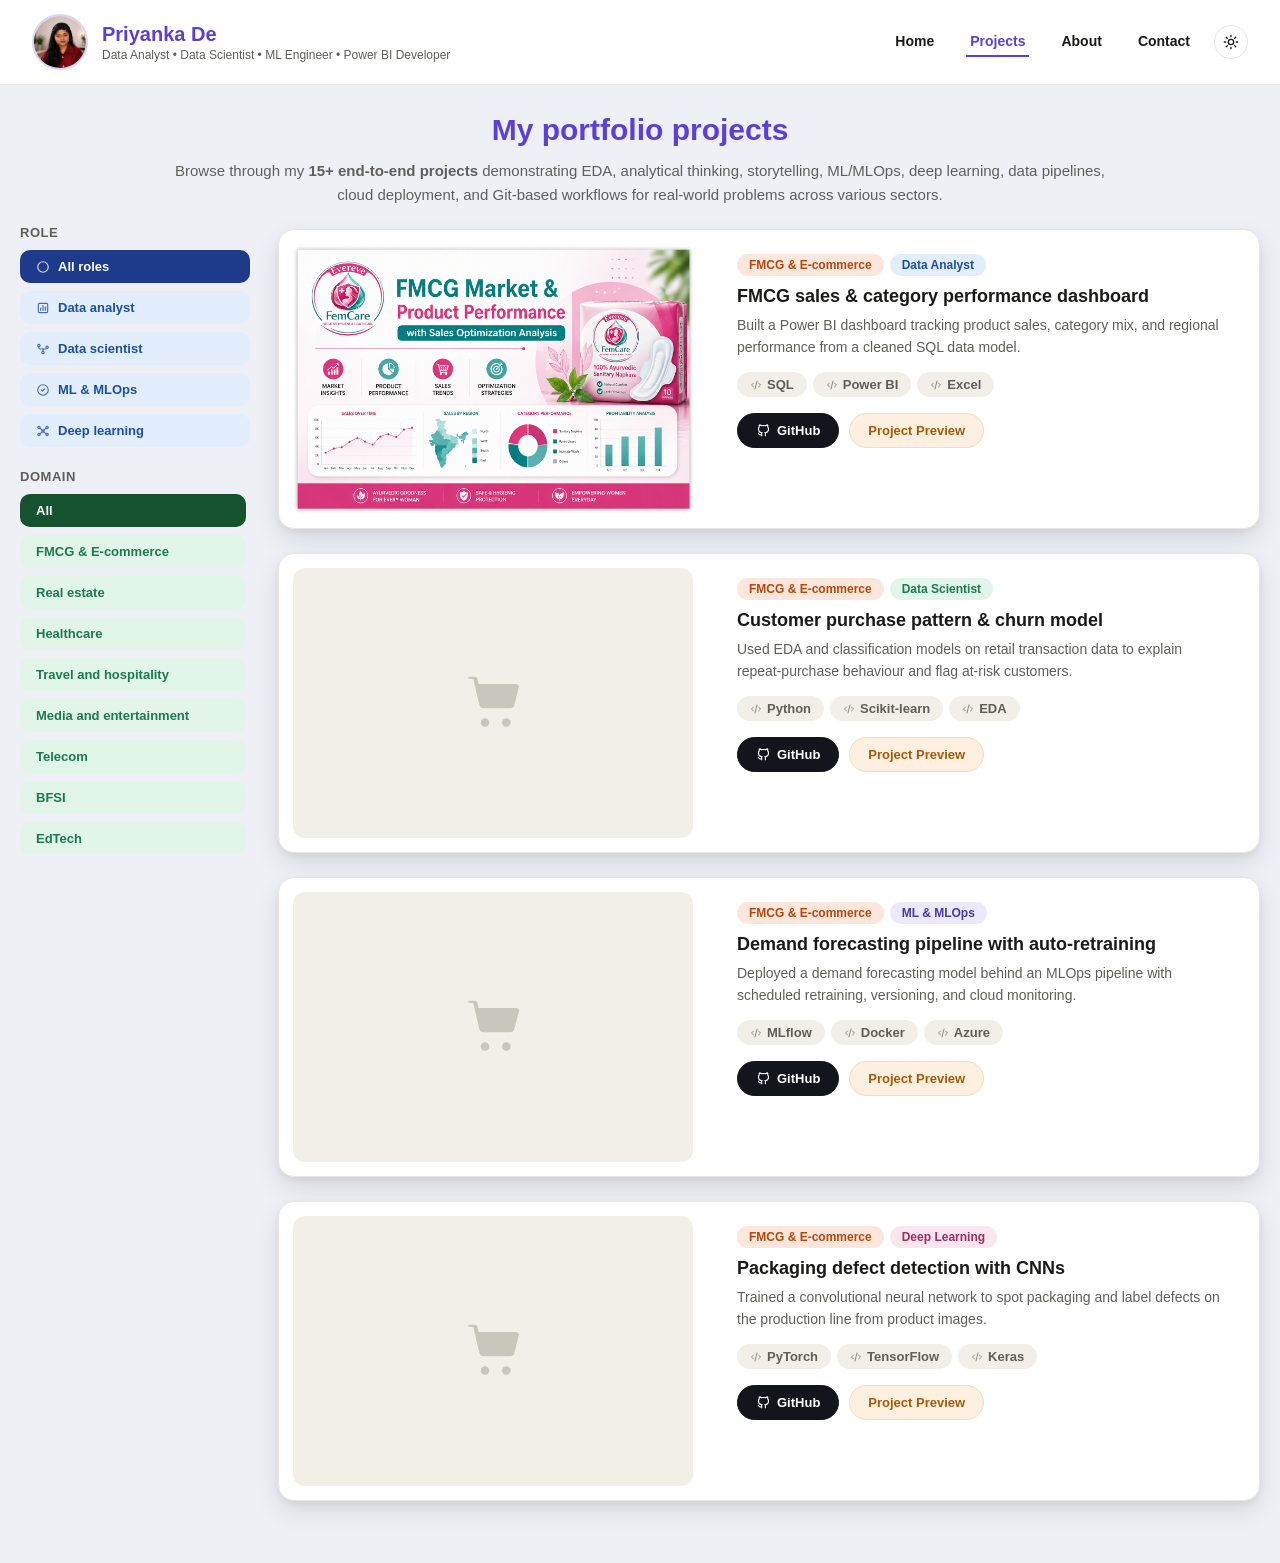
==== commit 1e464239: "Update 1234.html" ====
--- a/1234.html
+++ b/1234.html
@@ -336,9 +336,8 @@
     align-items: center;
     justify-content: center;
     border-radius: 12px;
-    border: 1px solid var(--project-image-border);
-    box-shadow: inset 0 0 0 1px var(--project-image-inset);
     overflow: hidden;
+    background: var(--tag-bg);
   }
  
   .project-image img {
@@ -346,6 +345,7 @@
     height: 100%;
     object-fit: cover;
     border-radius: 12px;
+    display: block;
   }
  
   .project-content {
@@ -1029,9 +1029,8 @@
     <div class="main-content">
       <div class="project-list" id="project-list">
     <div class="project-card" data-domain="fmcg" data-role="analyst">
-      <div class="project-image" style="background:linear-gradient(135deg,#ff9d6c,#f2703c);">
+      <div class="project-image">
                 <img src="images/fmcg1.png" alt="FMCG market and product performance with sales optimization analysis">
-        <!-- <svg width="64" height="64" viewBox="0 0 24 24" fill="#fff"><path d="M2.5 3.2a1 1 0 0 1 1 -1h1.7a1 1 0 0 1 1 .8l.4 1.9h14.1a1 1 0 0 1 1 1.25l-1.7 6.6a1.6 1.6 0 0 1 -1.55 1.2H8.4a1.6 1.6 0 0 1 -1.55 -1.25L4.9 4.4l-.3 -1.4H3.5a1 1 0 0 1 -1 -1z"></path><circle cx="9" cy="19.3" r="1.6"></circle><circle cx="17" cy="19.3" r="1.6"></circle></svg> -->
       </div>
       <div class="project-content">
         <div class="badge-row">
@@ -1053,8 +1052,8 @@
     </div>
  
     <div class="project-card" data-domain="fmcg" data-role="scientist">
-      <div class="project-image" style="background:linear-gradient(135deg,#ff9d6c,#f2703c);">
-        <svg width="64" height="64" viewBox="0 0 24 24" fill="#fff"><path d="M2.5 3.2a1 1 0 0 1 1 -1h1.7a1 1 0 0 1 1 .8l.4 1.9h14.1a1 1 0 0 1 1 1.25l-1.7 6.6a1.6 1.6 0 0 1 -1.55 1.2H8.4a1.6 1.6 0 0 1 -1.55 -1.25L4.9 4.4l-.3 -1.4H3.5a1 1 0 0 1 -1 -1z"></path><circle cx="9" cy="19.3" r="1.6"></circle><circle cx="17" cy="19.3" r="1.6"></circle></svg>
+      <div class="project-image">
+        <svg width="64" height="64" viewBox="0 0 24 24" fill="#c9c6bb"><path d="M2.5 3.2a1 1 0 0 1 1 -1h1.7a1 1 0 0 1 1 .8l.4 1.9h14.1a1 1 0 0 1 1 1.25l-1.7 6.6a1.6 1.6 0 0 1 -1.55 1.2H8.4a1.6 1.6 0 0 1 -1.55 -1.25L4.9 4.4l-.3 -1.4H3.5a1 1 0 0 1 -1 -1z"></path><circle cx="9" cy="19.3" r="1.6"></circle><circle cx="17" cy="19.3" r="1.6"></circle></svg>
       </div>
       <div class="project-content">
         <div class="badge-row">
@@ -1076,8 +1075,8 @@
     </div>
  
     <div class="project-card" data-domain="fmcg" data-role="mlops">
-      <div class="project-image" style="background:linear-gradient(135deg,#ff9d6c,#f2703c);">
-        <svg width="64" height="64" viewBox="0 0 24 24" fill="#fff"><path d="M2.5 3.2a1 1 0 0 1 1 -1h1.7a1 1 0 0 1 1 .8l.4 1.9h14.1a1 1 0 0 1 1 1.25l-1.7 6.6a1.6 1.6 0 0 1 -1.55 1.2H8.4a1.6 1.6 0 0 1 -1.55 -1.25L4.9 4.4l-.3 -1.4H3.5a1 1 0 0 1 -1 -1z"></path><circle cx="9" cy="19.3" r="1.6"></circle><circle cx="17" cy="19.3" r="1.6"></circle></svg>
+      <div class="project-image">
+        <svg width="64" height="64" viewBox="0 0 24 24" fill="#c9c6bb"><path d="M2.5 3.2a1 1 0 0 1 1 -1h1.7a1 1 0 0 1 1 .8l.4 1.9h14.1a1 1 0 0 1 1 1.25l-1.7 6.6a1.6 1.6 0 0 1 -1.55 1.2H8.4a1.6 1.6 0 0 1 -1.55 -1.25L4.9 4.4l-.3 -1.4H3.5a1 1 0 0 1 -1 -1z"></path><circle cx="9" cy="19.3" r="1.6"></circle><circle cx="17" cy="19.3" r="1.6"></circle></svg>
       </div>
       <div class="project-content">
         <div class="badge-row">
@@ -1099,8 +1098,8 @@
     </div>
  
     <div class="project-card" data-domain="fmcg" data-role="dl">
-      <div class="project-image" style="background:linear-gradient(135deg,#ff9d6c,#f2703c);">
-        <svg width="64" height="64" viewBox="0 0 24 24" fill="#fff"><path d="M2.5 3.2a1 1 0 0 1 1 -1h1.7a1 1 0 0 1 1 .8l.4 1.9h14.1a1 1 0 0 1 1 1.25l-1.7 6.6a1.6 1.6 0 0 1 -1.55 1.2H8.4a1.6 1.6 0 0 1 -1.55 -1.25L4.9 4.4l-.3 -1.4H3.5a1 1 0 0 1 -1 -1z"></path><circle cx="9" cy="19.3" r="1.6"></circle><circle cx="17" cy="19.3" r="1.6"></circle></svg>
+      <div class="project-image">
+        <svg width="64" height="64" viewBox="0 0 24 24" fill="#c9c6bb"><path d="M2.5 3.2a1 1 0 0 1 1 -1h1.7a1 1 0 0 1 1 .8l.4 1.9h14.1a1 1 0 0 1 1 1.25l-1.7 6.6a1.6 1.6 0 0 1 -1.55 1.2H8.4a1.6 1.6 0 0 1 -1.55 -1.25L4.9 4.4l-.3 -1.4H3.5a1 1 0 0 1 -1 -1z"></path><circle cx="9" cy="19.3" r="1.6"></circle><circle cx="17" cy="19.3" r="1.6"></circle></svg>
       </div>
       <div class="project-content">
         <div class="badge-row">
@@ -1120,834 +1119,6 @@
         </div>
       </div>
     </div>
- 
-    <div class="project-card" data-domain="healthcare" data-role="analyst">
-      <div class="project-image" style="background:linear-gradient(135deg,#6fd4a0,#2fa871);">
-        <svg width="64" height="64" viewBox="0 0 24 24" fill="#fff"><path d="M12 21.2 L3.4 12.6a5.6 5.6 0 0 1 7.9 -7.9l.7 .7l.7 -.7a5.6 5.6 0 0 1 7.9 7.9z"></path></svg>
-      </div>
-      <div class="project-content">
-        <div class="badge-row">
-          <span class="badge domain-healthcare">Healthcare</span>
-          <span class="badge role-analyst">Data Analyst</span>
-        </div>
-        <p class="project-title">Hospital operations & patient flow dashboard</p>
-        <p class="project-desc">Built a dashboard analyzing admissions, bed occupancy, and department-wise patient flow to support capacity planning.</p>
-        <div class="tag-row">
-          <span class="tag"><svg width="12" height="12" viewBox="0 0 24 24" fill="none" stroke="currentColor" stroke-width="2" stroke-linecap="round" stroke-linejoin="round"><polyline points="7 8 3 12 7 16"></polyline><polyline points="17 8 21 12 17 16"></polyline><line x1="14" y1="4" x2="10" y2="20"></line></svg>SQL</span>
-          <span class="tag"><svg width="12" height="12" viewBox="0 0 24 24" fill="none" stroke="currentColor" stroke-width="2" stroke-linecap="round" stroke-linejoin="round"><polyline points="7 8 3 12 7 16"></polyline><polyline points="17 8 21 12 17 16"></polyline><line x1="14" y1="4" x2="10" y2="20"></line></svg>Power BI</span>
-          <span class="tag"><svg width="12" height="12" viewBox="0 0 24 24" fill="none" stroke="currentColor" stroke-width="2" stroke-linecap="round" stroke-linejoin="round"><polyline points="7 8 3 12 7 16"></polyline><polyline points="17 8 21 12 17 16"></polyline><line x1="14" y1="4" x2="10" y2="20"></line></svg>Excel</span>
-        </div>
-        <div class="btn-row">
-          <a href="#" class="btn github"><svg width="15" height="15" viewBox="0 0 24 24" fill="none" stroke="currentColor" stroke-width="1.8" style="margin-right:6px;"><path d="M9 19c-4.3 1.4 -4.3 -2.5 -6 -3m12 5v-3.5c0 -1 .1 -1.4 -.5 -2c2.8 -.3 5.5 -1.4 5.5 -6a4.6 4.6 0 0 0 -1.3 -3.2a4.2 4.2 0 0 0 -.1 -3.2s-1.1 -.3 -3.5 1.3a12.3 12.3 0 0 0 -6.2 0c-2.4 -1.6 -3.5 -1.3 -3.5 -1.3a4.2 4.2 0 0 0 -.1 3.2a4.6 4.6 0 0 0 -1.3 3.2c0 4.6 2.7 5.7 5.5 6c-.6 .6 -.6 1.2 -.5 2v3.5"></path></svg>GitHub</a>
-          <button type="button" class="btn success" data-preview-src="projects/healthcare-analyst.pdf" data-preview-title="Hospital operations & patient flow dashboard" onclick="openProjectPreview(this)">Project Preview</button>
-        </div>
-      </div>
-    </div>
- 
-    <div class="project-card" data-domain="healthcare" data-role="scientist">
-      <div class="project-image" style="background:linear-gradient(135deg,#6fd4a0,#2fa871);">
-        <svg width="64" height="64" viewBox="0 0 24 24" fill="#fff"><path d="M12 21.2 L3.4 12.6a5.6 5.6 0 0 1 7.9 -7.9l.7 .7l.7 -.7a5.6 5.6 0 0 1 7.9 7.9z"></path></svg>
-      </div>
-      <div class="project-content">
-        <div class="badge-row">
-          <span class="badge domain-healthcare">Healthcare</span>
-          <span class="badge role-scientist">Data Scientist</span>
-        </div>
-        <p class="project-title">Patient readmission risk model</p>
-        <p class="project-desc">Engineered clinical and demographic features and trained models to estimate a patient's risk of 30-day readmission.</p>
-        <div class="tag-row">
-          <span class="tag"><svg width="12" height="12" viewBox="0 0 24 24" fill="none" stroke="currentColor" stroke-width="2" stroke-linecap="round" stroke-linejoin="round"><polyline points="7 8 3 12 7 16"></polyline><polyline points="17 8 21 12 17 16"></polyline><line x1="14" y1="4" x2="10" y2="20"></line></svg>Python</span>
-          <span class="tag"><svg width="12" height="12" viewBox="0 0 24 24" fill="none" stroke="currentColor" stroke-width="2" stroke-linecap="round" stroke-linejoin="round"><polyline points="7 8 3 12 7 16"></polyline><polyline points="17 8 21 12 17 16"></polyline><line x1="14" y1="4" x2="10" y2="20"></line></svg>Scikit-learn</span>
-          <span class="tag"><svg width="12" height="12" viewBox="0 0 24 24" fill="none" stroke="currentColor" stroke-width="2" stroke-linecap="round" stroke-linejoin="round"><polyline points="7 8 3 12 7 16"></polyline><polyline points="17 8 21 12 17 16"></polyline><line x1="14" y1="4" x2="10" y2="20"></line></svg>EDA</span>
-        </div>
-        <div class="btn-row">
-          <a href="#" class="btn github"><svg width="15" height="15" viewBox="0 0 24 24" fill="none" stroke="currentColor" stroke-width="1.8" style="margin-right:6px;"><path d="M9 19c-4.3 1.4 -4.3 -2.5 -6 -3m12 5v-3.5c0 -1 .1 -1.4 -.5 -2c2.8 -.3 5.5 -1.4 5.5 -6a4.6 4.6 0 0 0 -1.3 -3.2a4.2 4.2 0 0 0 -.1 -3.2s-1.1 -.3 -3.5 1.3a12.3 12.3 0 0 0 -6.2 0c-2.4 -1.6 -3.5 -1.3 -3.5 -1.3a4.2 4.2 0 0 0 -.1 3.2a4.6 4.6 0 0 0 -1.3 3.2c0 4.6 2.7 5.7 5.5 6c-.6 .6 -.6 1.2 -.5 2v3.5"></path></svg>GitHub</a>
-          <button type="button" class="btn success" data-preview-src="projects/healthcare-scientist.pdf" data-preview-title="Patient readmission risk model" onclick="openProjectPreview(this)">Project Preview</button>
-        </div>
-      </div>
-    </div>
- 
-    <div class="project-card" data-domain="healthcare" data-role="mlops">
-      <div class="project-image" style="background:linear-gradient(135deg,#6fd4a0,#2fa871);">
-        <svg width="64" height="64" viewBox="0 0 24 24" fill="#fff"><path d="M12 21.2 L3.4 12.6a5.6 5.6 0 0 1 7.9 -7.9l.7 .7l.7 -.7a5.6 5.6 0 0 1 7.9 7.9z"></path></svg>
-      </div>
-      <div class="project-content">
-        <div class="badge-row">
-          <span class="badge domain-healthcare">Healthcare</span>
-          <span class="badge role-mlops">ML & MLOps</span>
-        </div>
-        <p class="project-title">Risk-scoring pipeline with monitoring</p>
-        <p class="project-desc">Packaged a patient risk-scoring model into a monitored pipeline with drift checks and scheduled retraining on new data.</p>
-        <div class="tag-row">
-          <span class="tag"><svg width="12" height="12" viewBox="0 0 24 24" fill="none" stroke="currentColor" stroke-width="2" stroke-linecap="round" stroke-linejoin="round"><polyline points="7 8 3 12 7 16"></polyline><polyline points="17 8 21 12 17 16"></polyline><line x1="14" y1="4" x2="10" y2="20"></line></svg>MLflow</span>
-          <span class="tag"><svg width="12" height="12" viewBox="0 0 24 24" fill="none" stroke="currentColor" stroke-width="2" stroke-linecap="round" stroke-linejoin="round"><polyline points="7 8 3 12 7 16"></polyline><polyline points="17 8 21 12 17 16"></polyline><line x1="14" y1="4" x2="10" y2="20"></line></svg>Docker</span>
-          <span class="tag"><svg width="12" height="12" viewBox="0 0 24 24" fill="none" stroke="currentColor" stroke-width="2" stroke-linecap="round" stroke-linejoin="round"><polyline points="7 8 3 12 7 16"></polyline><polyline points="17 8 21 12 17 16"></polyline><line x1="14" y1="4" x2="10" y2="20"></line></svg>Azure</span>
-        </div>
-        <div class="btn-row">
-          <a href="#" class="btn github"><svg width="15" height="15" viewBox="0 0 24 24" fill="none" stroke="currentColor" stroke-width="1.8" style="margin-right:6px;"><path d="M9 19c-4.3 1.4 -4.3 -2.5 -6 -3m12 5v-3.5c0 -1 .1 -1.4 -.5 -2c2.8 -.3 5.5 -1.4 5.5 -6a4.6 4.6 0 0 0 -1.3 -3.2a4.2 4.2 0 0 0 -.1 -3.2s-1.1 -.3 -3.5 1.3a12.3 12.3 0 0 0 -6.2 0c-2.4 -1.6 -3.5 -1.3 -3.5 -1.3a4.2 4.2 0 0 0 -.1 3.2a4.6 4.6 0 0 0 -1.3 3.2c0 4.6 2.7 5.7 5.5 6c-.6 .6 -.6 1.2 -.5 2v3.5"></path></svg>GitHub</a>
-          <button type="button" class="btn success" data-preview-src="projects/healthcare-mlops.pdf" data-preview-title="Risk-scoring pipeline with monitoring" onclick="openProjectPreview(this)">Project Preview</button>
-        </div>
-      </div>
-    </div>
- 
-    <div class="project-card" data-domain="healthcare" data-role="dl">
-      <div class="project-image" style="background:linear-gradient(135deg,#6fd4a0,#2fa871);">
-        <svg width="64" height="64" viewBox="0 0 24 24" fill="#fff"><path d="M12 21.2 L3.4 12.6a5.6 5.6 0 0 1 7.9 -7.9l.7 .7l.7 -.7a5.6 5.6 0 0 1 7.9 7.9z"></path></svg>
-      </div>
-      <div class="project-content">
-        <div class="badge-row">
-          <span class="badge domain-healthcare">Healthcare</span>
-          <span class="badge role-dl">Deep Learning</span>
-        </div>
-        <p class="project-title">Medical image classification with deep learning</p>
-        <p class="project-desc">Built a CNN-based classifier to flag anomalies in medical scans, evaluated against radiologist-labelled data.</p>
-        <div class="tag-row">
-          <span class="tag"><svg width="12" height="12" viewBox="0 0 24 24" fill="none" stroke="currentColor" stroke-width="2" stroke-linecap="round" stroke-linejoin="round"><polyline points="7 8 3 12 7 16"></polyline><polyline points="17 8 21 12 17 16"></polyline><line x1="14" y1="4" x2="10" y2="20"></line></svg>PyTorch</span>
-          <span class="tag"><svg width="12" height="12" viewBox="0 0 24 24" fill="none" stroke="currentColor" stroke-width="2" stroke-linecap="round" stroke-linejoin="round"><polyline points="7 8 3 12 7 16"></polyline><polyline points="17 8 21 12 17 16"></polyline><line x1="14" y1="4" x2="10" y2="20"></line></svg>TensorFlow</span>
-          <span class="tag"><svg width="12" height="12" viewBox="0 0 24 24" fill="none" stroke="currentColor" stroke-width="2" stroke-linecap="round" stroke-linejoin="round"><polyline points="7 8 3 12 7 16"></polyline><polyline points="17 8 21 12 17 16"></polyline><line x1="14" y1="4" x2="10" y2="20"></line></svg>Keras</span>
-        </div>
-        <div class="btn-row">
-          <a href="#" class="btn github"><svg width="15" height="15" viewBox="0 0 24 24" fill="none" stroke="currentColor" stroke-width="1.8" style="margin-right:6px;"><path d="M9 19c-4.3 1.4 -4.3 -2.5 -6 -3m12 5v-3.5c0 -1 .1 -1.4 -.5 -2c2.8 -.3 5.5 -1.4 5.5 -6a4.6 4.6 0 0 0 -1.3 -3.2a4.2 4.2 0 0 0 -.1 -3.2s-1.1 -.3 -3.5 1.3a12.3 12.3 0 0 0 -6.2 0c-2.4 -1.6 -3.5 -1.3 -3.5 -1.3a4.2 4.2 0 0 0 -.1 3.2a4.6 4.6 0 0 0 -1.3 3.2c0 4.6 2.7 5.7 5.5 6c-.6 .6 -.6 1.2 -.5 2v3.5"></path></svg>GitHub</a>
-          <button type="button" class="btn success" data-preview-src="projects/healthcare-dl.pdf" data-preview-title="Medical image classification with deep learning" onclick="openProjectPreview(this)">Project Preview</button>
-        </div>
-      </div>
-    </div>
- 
-    <div class="project-card" data-domain="edtech" data-role="analyst">
-      <div class="project-image" style="background:linear-gradient(135deg,#8f9bff,#4a55d1);">
-        <svg width="64" height="64" viewBox="0 0 24 24" fill="#fff"><path d="M12 3.2 L23 8.6 L12 14 L1 8.6z"></path><path d="M5.5 10.6v4.6c0 1.7 3 3.4 6.5 3.4s6.5 -1.7 6.5 -3.4v-4.6l-6.5 3.2z"></path></svg>
-      </div>
-      <div class="project-content">
-        <div class="badge-row">
-          <span class="badge domain-edtech">EdTech</span>
-          <span class="badge role-analyst">Data Analyst</span>
-        </div>
-        <p class="project-title">Student engagement & course performance dashboard</p>
-        <p class="project-desc">Created a dashboard tracking course completion, engagement, and assessment scores across learner cohorts.</p>
-        <div class="tag-row">
-          <span class="tag"><svg width="12" height="12" viewBox="0 0 24 24" fill="none" stroke="currentColor" stroke-width="2" stroke-linecap="round" stroke-linejoin="round"><polyline points="7 8 3 12 7 16"></polyline><polyline points="17 8 21 12 17 16"></polyline><line x1="14" y1="4" x2="10" y2="20"></line></svg>SQL</span>
-          <span class="tag"><svg width="12" height="12" viewBox="0 0 24 24" fill="none" stroke="currentColor" stroke-width="2" stroke-linecap="round" stroke-linejoin="round"><polyline points="7 8 3 12 7 16"></polyline><polyline points="17 8 21 12 17 16"></polyline><line x1="14" y1="4" x2="10" y2="20"></line></svg>Power BI</span>
-          <span class="tag"><svg width="12" height="12" viewBox="0 0 24 24" fill="none" stroke="currentColor" stroke-width="2" stroke-linecap="round" stroke-linejoin="round"><polyline points="7 8 3 12 7 16"></polyline><polyline points="17 8 21 12 17 16"></polyline><line x1="14" y1="4" x2="10" y2="20"></line></svg>Excel</span>
-        </div>
-        <div class="btn-row">
-          <a href="#" class="btn github"><svg width="15" height="15" viewBox="0 0 24 24" fill="none" stroke="currentColor" stroke-width="1.8" style="margin-right:6px;"><path d="M9 19c-4.3 1.4 -4.3 -2.5 -6 -3m12 5v-3.5c0 -1 .1 -1.4 -.5 -2c2.8 -.3 5.5 -1.4 5.5 -6a4.6 4.6 0 0 0 -1.3 -3.2a4.2 4.2 0 0 0 -.1 -3.2s-1.1 -.3 -3.5 1.3a12.3 12.3 0 0 0 -6.2 0c-2.4 -1.6 -3.5 -1.3 -3.5 -1.3a4.2 4.2 0 0 0 -.1 3.2a4.6 4.6 0 0 0 -1.3 3.2c0 4.6 2.7 5.7 5.5 6c-.6 .6 -.6 1.2 -.5 2v3.5"></path></svg>GitHub</a>
-          <button type="button" class="btn success" data-preview-src="projects/edtech-analyst.pdf" data-preview-title="Student engagement & course performance dashboard" onclick="openProjectPreview(this)">Project Preview</button>
-        </div>
-      </div>
-    </div>
- 
-    <div class="project-card" data-domain="edtech" data-role="scientist">
-      <div class="project-image" style="background:linear-gradient(135deg,#8f9bff,#4a55d1);">
-        <svg width="64" height="64" viewBox="0 0 24 24" fill="#fff"><path d="M12 3.2 L23 8.6 L12 14 L1 8.6z"></path><path d="M5.5 10.6v4.6c0 1.7 3 3.4 6.5 3.4s6.5 -1.7 6.5 -3.4v-4.6l-6.5 3.2z"></path></svg>
-      </div>
-      <div class="project-content">
-        <div class="badge-row">
-          <span class="badge domain-edtech">EdTech</span>
-          <span class="badge role-scientist">Data Scientist</span>
-        </div>
-        <p class="project-title">Student dropout prediction model</p>
-        <p class="project-desc">Built a classification model on learning-activity data to identify students likely to drop out before course completion.</p>
-        <div class="tag-row">
-          <span class="tag"><svg width="12" height="12" viewBox="0 0 24 24" fill="none" stroke="currentColor" stroke-width="2" stroke-linecap="round" stroke-linejoin="round"><polyline points="7 8 3 12 7 16"></polyline><polyline points="17 8 21 12 17 16"></polyline><line x1="14" y1="4" x2="10" y2="20"></line></svg>Python</span>
-          <span class="tag"><svg width="12" height="12" viewBox="0 0 24 24" fill="none" stroke="currentColor" stroke-width="2" stroke-linecap="round" stroke-linejoin="round"><polyline points="7 8 3 12 7 16"></polyline><polyline points="17 8 21 12 17 16"></polyline><line x1="14" y1="4" x2="10" y2="20"></line></svg>Scikit-learn</span>
-          <span class="tag"><svg width="12" height="12" viewBox="0 0 24 24" fill="none" stroke="currentColor" stroke-width="2" stroke-linecap="round" stroke-linejoin="round"><polyline points="7 8 3 12 7 16"></polyline><polyline points="17 8 21 12 17 16"></polyline><line x1="14" y1="4" x2="10" y2="20"></line></svg>EDA</span>
-        </div>
-        <div class="btn-row">
-          <a href="#" class="btn github"><svg width="15" height="15" viewBox="0 0 24 24" fill="none" stroke="currentColor" stroke-width="1.8" style="margin-right:6px;"><path d="M9 19c-4.3 1.4 -4.3 -2.5 -6 -3m12 5v-3.5c0 -1 .1 -1.4 -.5 -2c2.8 -.3 5.5 -1.4 5.5 -6a4.6 4.6 0 0 0 -1.3 -3.2a4.2 4.2 0 0 0 -.1 -3.2s-1.1 -.3 -3.5 1.3a12.3 12.3 0 0 0 -6.2 0c-2.4 -1.6 -3.5 -1.3 -3.5 -1.3a4.2 4.2 0 0 0 -.1 3.2a4.6 4.6 0 0 0 -1.3 3.2c0 4.6 2.7 5.7 5.5 6c-.6 .6 -.6 1.2 -.5 2v3.5"></path></svg>GitHub</a>
-          <button type="button" class="btn success" data-preview-src="projects/edtech-scientist.pdf" data-preview-title="Student dropout prediction model" onclick="openProjectPreview(this)">Project Preview</button>
-        </div>
-      </div>
-    </div>
- 
-    <div class="project-card" data-domain="edtech" data-role="mlops">
-      <div class="project-image" style="background:linear-gradient(135deg,#8f9bff,#4a55d1);">
-        <svg width="64" height="64" viewBox="0 0 24 24" fill="#fff"><path d="M12 3.2 L23 8.6 L12 14 L1 8.6z"></path><path d="M5.5 10.6v4.6c0 1.7 3 3.4 6.5 3.4s6.5 -1.7 6.5 -3.4v-4.6l-6.5 3.2z"></path></svg>
-      </div>
-      <div class="project-content">
-        <div class="badge-row">
-          <span class="badge domain-edtech">EdTech</span>
-          <span class="badge role-mlops">ML & MLOps</span>
-        </div>
-        <p class="project-title">Recommendation pipeline for course content</p>
-        <p class="project-desc">Deployed a course-recommendation model as an automated pipeline with retraining triggered by new engagement data.</p>
-        <div class="tag-row">
-          <span class="tag"><svg width="12" height="12" viewBox="0 0 24 24" fill="none" stroke="currentColor" stroke-width="2" stroke-linecap="round" stroke-linejoin="round"><polyline points="7 8 3 12 7 16"></polyline><polyline points="17 8 21 12 17 16"></polyline><line x1="14" y1="4" x2="10" y2="20"></line></svg>MLflow</span>
-          <span class="tag"><svg width="12" height="12" viewBox="0 0 24 24" fill="none" stroke="currentColor" stroke-width="2" stroke-linecap="round" stroke-linejoin="round"><polyline points="7 8 3 12 7 16"></polyline><polyline points="17 8 21 12 17 16"></polyline><line x1="14" y1="4" x2="10" y2="20"></line></svg>Docker</span>
-          <span class="tag"><svg width="12" height="12" viewBox="0 0 24 24" fill="none" stroke="currentColor" stroke-width="2" stroke-linecap="round" stroke-linejoin="round"><polyline points="7 8 3 12 7 16"></polyline><polyline points="17 8 21 12 17 16"></polyline><line x1="14" y1="4" x2="10" y2="20"></line></svg>Azure</span>
-        </div>
-        <div class="btn-row">
-          <a href="#" class="btn github"><svg width="15" height="15" viewBox="0 0 24 24" fill="none" stroke="currentColor" stroke-width="1.8" style="margin-right:6px;"><path d="M9 19c-4.3 1.4 -4.3 -2.5 -6 -3m12 5v-3.5c0 -1 .1 -1.4 -.5 -2c2.8 -.3 5.5 -1.4 5.5 -6a4.6 4.6 0 0 0 -1.3 -3.2a4.2 4.2 0 0 0 -.1 -3.2s-1.1 -.3 -3.5 1.3a12.3 12.3 0 0 0 -6.2 0c-2.4 -1.6 -3.5 -1.3 -3.5 -1.3a4.2 4.2 0 0 0 -.1 3.2a4.6 4.6 0 0 0 -1.3 3.2c0 4.6 2.7 5.7 5.5 6c-.6 .6 -.6 1.2 -.5 2v3.5"></path></svg>GitHub</a>
-          <button type="button" class="btn success" data-preview-src="projects/edtech-mlops.pdf" data-preview-title="Recommendation pipeline for course content" onclick="openProjectPreview(this)">Project Preview</button>
-        </div>
-      </div>
-    </div>
- 
-    <div class="project-card" data-domain="edtech" data-role="dl">
-      <div class="project-image" style="background:linear-gradient(135deg,#8f9bff,#4a55d1);">
-        <svg width="64" height="64" viewBox="0 0 24 24" fill="#fff"><path d="M12 3.2 L23 8.6 L12 14 L1 8.6z"></path><path d="M5.5 10.6v4.6c0 1.7 3 3.4 6.5 3.4s6.5 -1.7 6.5 -3.4v-4.6l-6.5 3.2z"></path></svg>
-      </div>
-      <div class="project-content">
-        <div class="badge-row">
-          <span class="badge domain-edtech">EdTech</span>
-          <span class="badge role-dl">Deep Learning</span>
-        </div>
-        <p class="project-title">Handwritten answer-sheet recognition</p>
-        <p class="project-desc">Trained a deep learning OCR model to digitize and score handwritten exam answer sheets.</p>
-        <div class="tag-row">
-          <span class="tag"><svg width="12" height="12" viewBox="0 0 24 24" fill="none" stroke="currentColor" stroke-width="2" stroke-linecap="round" stroke-linejoin="round"><polyline points="7 8 3 12 7 16"></polyline><polyline points="17 8 21 12 17 16"></polyline><line x1="14" y1="4" x2="10" y2="20"></line></svg>PyTorch</span>
-          <span class="tag"><svg width="12" height="12" viewBox="0 0 24 24" fill="none" stroke="currentColor" stroke-width="2" stroke-linecap="round" stroke-linejoin="round"><polyline points="7 8 3 12 7 16"></polyline><polyline points="17 8 21 12 17 16"></polyline><line x1="14" y1="4" x2="10" y2="20"></line></svg>TensorFlow</span>
-          <span class="tag"><svg width="12" height="12" viewBox="0 0 24 24" fill="none" stroke="currentColor" stroke-width="2" stroke-linecap="round" stroke-linejoin="round"><polyline points="7 8 3 12 7 16"></polyline><polyline points="17 8 21 12 17 16"></polyline><line x1="14" y1="4" x2="10" y2="20"></line></svg>Keras</span>
-        </div>
-        <div class="btn-row">
-          <a href="#" class="btn github"><svg width="15" height="15" viewBox="0 0 24 24" fill="none" stroke="currentColor" stroke-width="1.8" style="margin-right:6px;"><path d="M9 19c-4.3 1.4 -4.3 -2.5 -6 -3m12 5v-3.5c0 -1 .1 -1.4 -.5 -2c2.8 -.3 5.5 -1.4 5.5 -6a4.6 4.6 0 0 0 -1.3 -3.2a4.2 4.2 0 0 0 -.1 -3.2s-1.1 -.3 -3.5 1.3a12.3 12.3 0 0 0 -6.2 0c-2.4 -1.6 -3.5 -1.3 -3.5 -1.3a4.2 4.2 0 0 0 -.1 3.2a4.6 4.6 0 0 0 -1.3 3.2c0 4.6 2.7 5.7 5.5 6c-.6 .6 -.6 1.2 -.5 2v3.5"></path></svg>GitHub</a>
-          <button type="button" class="btn success" data-preview-src="projects/edtech-dl.pdf" data-preview-title="Handwritten answer-sheet recognition" onclick="openProjectPreview(this)">Project Preview</button>
-        </div>
-      </div>
-    </div>
- 
-    <div class="project-card" data-domain="telecom" data-role="analyst">
-      <div class="project-image" style="background:linear-gradient(135deg,#7fb8f5,#2f6fd1);">
-        <svg width="64" height="64" viewBox="0 0 24 24" fill="#fff"><circle cx="12" cy="10" r="2.3" fill="#fff"></circle><path d="M4.5 21.4c0 -6.2 3.4 -10.4 7.5 -10.4s7.5 4.2 7.5 10.4"></path></svg>
-      </div>
-      <div class="project-content">
-        <div class="badge-row">
-          <span class="badge domain-telecom">Telecom</span>
-          <span class="badge role-analyst">Data Analyst</span>
-        </div>
-        <p class="project-title">Customer usage & revenue dashboard</p>
-        <p class="project-desc">Built a Power BI dashboard summarizing call, data, and billing patterns across subscriber segments.</p>
-        <div class="tag-row">
-          <span class="tag"><svg width="12" height="12" viewBox="0 0 24 24" fill="none" stroke="currentColor" stroke-width="2" stroke-linecap="round" stroke-linejoin="round"><polyline points="7 8 3 12 7 16"></polyline><polyline points="17 8 21 12 17 16"></polyline><line x1="14" y1="4" x2="10" y2="20"></line></svg>SQL</span>
-          <span class="tag"><svg width="12" height="12" viewBox="0 0 24 24" fill="none" stroke="currentColor" stroke-width="2" stroke-linecap="round" stroke-linejoin="round"><polyline points="7 8 3 12 7 16"></polyline><polyline points="17 8 21 12 17 16"></polyline><line x1="14" y1="4" x2="10" y2="20"></line></svg>Power BI</span>
-          <span class="tag"><svg width="12" height="12" viewBox="0 0 24 24" fill="none" stroke="currentColor" stroke-width="2" stroke-linecap="round" stroke-linejoin="round"><polyline points="7 8 3 12 7 16"></polyline><polyline points="17 8 21 12 17 16"></polyline><line x1="14" y1="4" x2="10" y2="20"></line></svg>Excel</span>
-        </div>
-        <div class="btn-row">
-          <a href="#" class="btn github"><svg width="15" height="15" viewBox="0 0 24 24" fill="none" stroke="currentColor" stroke-width="1.8" style="margin-right:6px;"><path d="M9 19c-4.3 1.4 -4.3 -2.5 -6 -3m12 5v-3.5c0 -1 .1 -1.4 -.5 -2c2.8 -.3 5.5 -1.4 5.5 -6a4.6 4.6 0 0 0 -1.3 -3.2a4.2 4.2 0 0 0 -.1 -3.2s-1.1 -.3 -3.5 1.3a12.3 12.3 0 0 0 -6.2 0c-2.4 -1.6 -3.5 -1.3 -3.5 -1.3a4.2 4.2 0 0 0 -.1 3.2a4.6 4.6 0 0 0 -1.3 3.2c0 4.6 2.7 5.7 5.5 6c-.6 .6 -.6 1.2 -.5 2v3.5"></path></svg>GitHub</a>
-          <button type="button" class="btn success" data-preview-src="projects/telecom-analyst.pdf" data-preview-title="Customer usage & revenue dashboard" onclick="openProjectPreview(this)">Project Preview</button>
-        </div>
-      </div>
-    </div>
- 
-    <div class="project-card" data-domain="telecom" data-role="scientist">
-      <div class="project-image" style="background:linear-gradient(135deg,#7fb8f5,#2f6fd1);">
-        <svg width="64" height="64" viewBox="0 0 24 24" fill="#fff"><circle cx="12" cy="10" r="2.3" fill="#fff"></circle><path d="M4.5 21.4c0 -6.2 3.4 -10.4 7.5 -10.4s7.5 4.2 7.5 10.4"></path></svg>
-      </div>
-      <div class="project-content">
-        <div class="badge-row">
-          <span class="badge domain-telecom">Telecom</span>
-          <span class="badge role-scientist">Data Scientist</span>
-        </div>
-        <p class="project-title">Customer churn prediction model</p>
-        <p class="project-desc">Trained and evaluated classification models to predict telecom subscriber churn from usage and billing features.</p>
-        <div class="tag-row">
-          <span class="tag"><svg width="12" height="12" viewBox="0 0 24 24" fill="none" stroke="currentColor" stroke-width="2" stroke-linecap="round" stroke-linejoin="round"><polyline points="7 8 3 12 7 16"></polyline><polyline points="17 8 21 12 17 16"></polyline><line x1="14" y1="4" x2="10" y2="20"></line></svg>Python</span>
-          <span class="tag"><svg width="12" height="12" viewBox="0 0 24 24" fill="none" stroke="currentColor" stroke-width="2" stroke-linecap="round" stroke-linejoin="round"><polyline points="7 8 3 12 7 16"></polyline><polyline points="17 8 21 12 17 16"></polyline><line x1="14" y1="4" x2="10" y2="20"></line></svg>Scikit-learn</span>
-          <span class="tag"><svg width="12" height="12" viewBox="0 0 24 24" fill="none" stroke="currentColor" stroke-width="2" stroke-linecap="round" stroke-linejoin="round"><polyline points="7 8 3 12 7 16"></polyline><polyline points="17 8 21 12 17 16"></polyline><line x1="14" y1="4" x2="10" y2="20"></line></svg>EDA</span>
-        </div>
-        <div class="btn-row">
-          <a href="#" class="btn github"><svg width="15" height="15" viewBox="0 0 24 24" fill="none" stroke="currentColor" stroke-width="1.8" style="margin-right:6px;"><path d="M9 19c-4.3 1.4 -4.3 -2.5 -6 -3m12 5v-3.5c0 -1 .1 -1.4 -.5 -2c2.8 -.3 5.5 -1.4 5.5 -6a4.6 4.6 0 0 0 -1.3 -3.2a4.2 4.2 0 0 0 -.1 -3.2s-1.1 -.3 -3.5 1.3a12.3 12.3 0 0 0 -6.2 0c-2.4 -1.6 -3.5 -1.3 -3.5 -1.3a4.2 4.2 0 0 0 -.1 3.2a4.6 4.6 0 0 0 -1.3 3.2c0 4.6 2.7 5.7 5.5 6c-.6 .6 -.6 1.2 -.5 2v3.5"></path></svg>GitHub</a>
-          <button type="button" class="btn success" data-preview-src="projects/telecom-scientist.pdf" data-preview-title="Customer churn prediction model" onclick="openProjectPreview(this)">Project Preview</button>
-        </div>
-      </div>
-    </div>
- 
-    <div class="project-card" data-domain="telecom" data-role="mlops">
-      <div class="project-image" style="background:linear-gradient(135deg,#7fb8f5,#2f6fd1);">
-        <svg width="64" height="64" viewBox="0 0 24 24" fill="#fff"><circle cx="12" cy="10" r="2.3" fill="#fff"></circle><path d="M4.5 21.4c0 -6.2 3.4 -10.4 7.5 -10.4s7.5 4.2 7.5 10.4"></path></svg>
-      </div>
-      <div class="project-content">
-        <div class="badge-row">
-          <span class="badge domain-telecom">Telecom</span>
-          <span class="badge role-mlops">ML & MLOps</span>
-        </div>
-        <p class="project-title">Churn model deployment pipeline</p>
-        <p class="project-desc">Deployed the churn model as an API with an automated retraining and monitoring pipeline on the cloud.</p>
-        <div class="tag-row">
-          <span class="tag"><svg width="12" height="12" viewBox="0 0 24 24" fill="none" stroke="currentColor" stroke-width="2" stroke-linecap="round" stroke-linejoin="round"><polyline points="7 8 3 12 7 16"></polyline><polyline points="17 8 21 12 17 16"></polyline><line x1="14" y1="4" x2="10" y2="20"></line></svg>MLflow</span>
-          <span class="tag"><svg width="12" height="12" viewBox="0 0 24 24" fill="none" stroke="currentColor" stroke-width="2" stroke-linecap="round" stroke-linejoin="round"><polyline points="7 8 3 12 7 16"></polyline><polyline points="17 8 21 12 17 16"></polyline><line x1="14" y1="4" x2="10" y2="20"></line></svg>Docker</span>
-          <span class="tag"><svg width="12" height="12" viewBox="0 0 24 24" fill="none" stroke="currentColor" stroke-width="2" stroke-linecap="round" stroke-linejoin="round"><polyline points="7 8 3 12 7 16"></polyline><polyline points="17 8 21 12 17 16"></polyline><line x1="14" y1="4" x2="10" y2="20"></line></svg>Azure</span>
-        </div>
-        <div class="btn-row">
-          <a href="#" class="btn github"><svg width="15" height="15" viewBox="0 0 24 24" fill="none" stroke="currentColor" stroke-width="1.8" style="margin-right:6px;"><path d="M9 19c-4.3 1.4 -4.3 -2.5 -6 -3m12 5v-3.5c0 -1 .1 -1.4 -.5 -2c2.8 -.3 5.5 -1.4 5.5 -6a4.6 4.6 0 0 0 -1.3 -3.2a4.2 4.2 0 0 0 -.1 -3.2s-1.1 -.3 -3.5 1.3a12.3 12.3 0 0 0 -6.2 0c-2.4 -1.6 -3.5 -1.3 -3.5 -1.3a4.2 4.2 0 0 0 -.1 3.2a4.6 4.6 0 0 0 -1.3 3.2c0 4.6 2.7 5.7 5.5 6c-.6 .6 -.6 1.2 -.5 2v3.5"></path></svg>GitHub</a>
-          <button type="button" class="btn success" data-preview-src="projects/telecom-mlops.pdf" data-preview-title="Churn model deployment pipeline" onclick="openProjectPreview(this)">Project Preview</button>
-        </div>
-      </div>
-    </div>
- 
-    <div class="project-card" data-domain="telecom" data-role="dl">
-      <div class="project-image" style="background:linear-gradient(135deg,#7fb8f5,#2f6fd1);">
-        <svg width="64" height="64" viewBox="0 0 24 24" fill="#fff"><circle cx="12" cy="10" r="2.3" fill="#fff"></circle><path d="M4.5 21.4c0 -6.2 3.4 -10.4 7.5 -10.4s7.5 4.2 7.5 10.4"></path></svg>
-      </div>
-      <div class="project-content">
-        <div class="badge-row">
-          <span class="badge domain-telecom">Telecom</span>
-          <span class="badge role-dl">Deep Learning</span>
-        </div>
-        <p class="project-title">Network anomaly detection with deep learning</p>
-        <p class="project-desc">Built a deep learning model on network signal data to flag anomalies indicating potential outages or fraud.</p>
-        <div class="tag-row">
-          <span class="tag"><svg width="12" height="12" viewBox="0 0 24 24" fill="none" stroke="currentColor" stroke-width="2" stroke-linecap="round" stroke-linejoin="round"><polyline points="7 8 3 12 7 16"></polyline><polyline points="17 8 21 12 17 16"></polyline><line x1="14" y1="4" x2="10" y2="20"></line></svg>PyTorch</span>
-          <span class="tag"><svg width="12" height="12" viewBox="0 0 24 24" fill="none" stroke="currentColor" stroke-width="2" stroke-linecap="round" stroke-linejoin="round"><polyline points="7 8 3 12 7 16"></polyline><polyline points="17 8 21 12 17 16"></polyline><line x1="14" y1="4" x2="10" y2="20"></line></svg>TensorFlow</span>
-          <span class="tag"><svg width="12" height="12" viewBox="0 0 24 24" fill="none" stroke="currentColor" stroke-width="2" stroke-linecap="round" stroke-linejoin="round"><polyline points="7 8 3 12 7 16"></polyline><polyline points="17 8 21 12 17 16"></polyline><line x1="14" y1="4" x2="10" y2="20"></line></svg>Keras</span>
-        </div>
-        <div class="btn-row">
-          <a href="#" class="btn github"><svg width="15" height="15" viewBox="0 0 24 24" fill="none" stroke="currentColor" stroke-width="1.8" style="margin-right:6px;"><path d="M9 19c-4.3 1.4 -4.3 -2.5 -6 -3m12 5v-3.5c0 -1 .1 -1.4 -.5 -2c2.8 -.3 5.5 -1.4 5.5 -6a4.6 4.6 0 0 0 -1.3 -3.2a4.2 4.2 0 0 0 -.1 -3.2s-1.1 -.3 -3.5 1.3a12.3 12.3 0 0 0 -6.2 0c-2.4 -1.6 -3.5 -1.3 -3.5 -1.3a4.2 4.2 0 0 0 -.1 3.2a4.6 4.6 0 0 0 -1.3 3.2c0 4.6 2.7 5.7 5.5 6c-.6 .6 -.6 1.2 -.5 2v3.5"></path></svg>GitHub</a>
-          <button type="button" class="btn success" data-preview-src="projects/telecom-dl.pdf" data-preview-title="Network anomaly detection with deep learning" onclick="openProjectPreview(this)">Project Preview</button>
-        </div>
-      </div>
-    </div>
- 
-    <div class="project-card" data-domain="automobile" data-role="analyst">
-      <div class="project-image" style="background:linear-gradient(135deg,#8fa7c7,#4c6a99);">
-        <svg width="64" height="64" viewBox="0 0 24 24" fill="#fff"><path d="M4.2 17.2H2.5v-4.9c0 -.7 .4 -1.3 1 -1.6l1.7 -4.2a2 2 0 0 1 1.9 -1.3h9.8a2 2 0 0 1 1.9 1.3l1.7 4.2c.6 .3 1 .9 1 1.6v4.9h-1.7"></path><circle cx="7.2" cy="17.2" r="2.1"></circle><circle cx="16.8" cy="17.2" r="2.1"></circle></svg>
-      </div>
-      <div class="project-content">
-        <div class="badge-row">
-          <span class="badge domain-automobile">Automobile</span>
-          <span class="badge role-analyst">Data Analyst</span>
-        </div>
-        <p class="project-title">Vehicle sales & service performance dashboard</p>
-        <p class="project-desc">Built a dashboard tracking vehicle sales, service centre performance, and warranty claims across regions.</p>
-        <div class="tag-row">
-          <span class="tag"><svg width="12" height="12" viewBox="0 0 24 24" fill="none" stroke="currentColor" stroke-width="2" stroke-linecap="round" stroke-linejoin="round"><polyline points="7 8 3 12 7 16"></polyline><polyline points="17 8 21 12 17 16"></polyline><line x1="14" y1="4" x2="10" y2="20"></line></svg>SQL</span>
-          <span class="tag"><svg width="12" height="12" viewBox="0 0 24 24" fill="none" stroke="currentColor" stroke-width="2" stroke-linecap="round" stroke-linejoin="round"><polyline points="7 8 3 12 7 16"></polyline><polyline points="17 8 21 12 17 16"></polyline><line x1="14" y1="4" x2="10" y2="20"></line></svg>Power BI</span>
-          <span class="tag"><svg width="12" height="12" viewBox="0 0 24 24" fill="none" stroke="currentColor" stroke-width="2" stroke-linecap="round" stroke-linejoin="round"><polyline points="7 8 3 12 7 16"></polyline><polyline points="17 8 21 12 17 16"></polyline><line x1="14" y1="4" x2="10" y2="20"></line></svg>Excel</span>
-        </div>
-        <div class="btn-row">
-          <a href="#" class="btn github"><svg width="15" height="15" viewBox="0 0 24 24" fill="none" stroke="currentColor" stroke-width="1.8" style="margin-right:6px;"><path d="M9 19c-4.3 1.4 -4.3 -2.5 -6 -3m12 5v-3.5c0 -1 .1 -1.4 -.5 -2c2.8 -.3 5.5 -1.4 5.5 -6a4.6 4.6 0 0 0 -1.3 -3.2a4.2 4.2 0 0 0 -.1 -3.2s-1.1 -.3 -3.5 1.3a12.3 12.3 0 0 0 -6.2 0c-2.4 -1.6 -3.5 -1.3 -3.5 -1.3a4.2 4.2 0 0 0 -.1 3.2a4.6 4.6 0 0 0 -1.3 3.2c0 4.6 2.7 5.7 5.5 6c-.6 .6 -.6 1.2 -.5 2v3.5"></path></svg>GitHub</a>
-          <button type="button" class="btn success" data-preview-src="projects/automobile-analyst.pdf" data-preview-title="Vehicle sales & service performance dashboard" onclick="openProjectPreview(this)">Project Preview</button>
-        </div>
-      </div>
-    </div>
- 
-    <div class="project-card" data-domain="automobile" data-role="scientist">
-      <div class="project-image" style="background:linear-gradient(135deg,#8fa7c7,#4c6a99);">
-        <svg width="64" height="64" viewBox="0 0 24 24" fill="#fff"><path d="M4.2 17.2H2.5v-4.9c0 -.7 .4 -1.3 1 -1.6l1.7 -4.2a2 2 0 0 1 1.9 -1.3h9.8a2 2 0 0 1 1.9 1.3l1.7 4.2c.6 .3 1 .9 1 1.6v4.9h-1.7"></path><circle cx="7.2" cy="17.2" r="2.1"></circle><circle cx="16.8" cy="17.2" r="2.1"></circle></svg>
-      </div>
-      <div class="project-content">
-        <div class="badge-row">
-          <span class="badge domain-automobile">Automobile</span>
-          <span class="badge role-scientist">Data Scientist</span>
-        </div>
-        <p class="project-title">Predictive maintenance model</p>
-        <p class="project-desc">Trained a model on sensor and service-history data to predict component failures before they occur.</p>
-        <div class="tag-row">
-          <span class="tag"><svg width="12" height="12" viewBox="0 0 24 24" fill="none" stroke="currentColor" stroke-width="2" stroke-linecap="round" stroke-linejoin="round"><polyline points="7 8 3 12 7 16"></polyline><polyline points="17 8 21 12 17 16"></polyline><line x1="14" y1="4" x2="10" y2="20"></line></svg>Python</span>
-          <span class="tag"><svg width="12" height="12" viewBox="0 0 24 24" fill="none" stroke="currentColor" stroke-width="2" stroke-linecap="round" stroke-linejoin="round"><polyline points="7 8 3 12 7 16"></polyline><polyline points="17 8 21 12 17 16"></polyline><line x1="14" y1="4" x2="10" y2="20"></line></svg>Scikit-learn</span>
-          <span class="tag"><svg width="12" height="12" viewBox="0 0 24 24" fill="none" stroke="currentColor" stroke-width="2" stroke-linecap="round" stroke-linejoin="round"><polyline points="7 8 3 12 7 16"></polyline><polyline points="17 8 21 12 17 16"></polyline><line x1="14" y1="4" x2="10" y2="20"></line></svg>EDA</span>
-        </div>
-        <div class="btn-row">
-          <a href="#" class="btn github"><svg width="15" height="15" viewBox="0 0 24 24" fill="none" stroke="currentColor" stroke-width="1.8" style="margin-right:6px;"><path d="M9 19c-4.3 1.4 -4.3 -2.5 -6 -3m12 5v-3.5c0 -1 .1 -1.4 -.5 -2c2.8 -.3 5.5 -1.4 5.5 -6a4.6 4.6 0 0 0 -1.3 -3.2a4.2 4.2 0 0 0 -.1 -3.2s-1.1 -.3 -3.5 1.3a12.3 12.3 0 0 0 -6.2 0c-2.4 -1.6 -3.5 -1.3 -3.5 -1.3a4.2 4.2 0 0 0 -.1 3.2a4.6 4.6 0 0 0 -1.3 3.2c0 4.6 2.7 5.7 5.5 6c-.6 .6 -.6 1.2 -.5 2v3.5"></path></svg>GitHub</a>
-          <button type="button" class="btn success" data-preview-src="projects/automobile-scientist.pdf" data-preview-title="Predictive maintenance model" onclick="openProjectPreview(this)">Project Preview</button>
-        </div>
-      </div>
-    </div>
- 
-    <div class="project-card" data-domain="automobile" data-role="mlops">
-      <div class="project-image" style="background:linear-gradient(135deg,#8fa7c7,#4c6a99);">
-        <svg width="64" height="64" viewBox="0 0 24 24" fill="#fff"><path d="M4.2 17.2H2.5v-4.9c0 -.7 .4 -1.3 1 -1.6l1.7 -4.2a2 2 0 0 1 1.9 -1.3h9.8a2 2 0 0 1 1.9 1.3l1.7 4.2c.6 .3 1 .9 1 1.6v4.9h-1.7"></path><circle cx="7.2" cy="17.2" r="2.1"></circle><circle cx="16.8" cy="17.2" r="2.1"></circle></svg>
-      </div>
-      <div class="project-content">
-        <div class="badge-row">
-          <span class="badge domain-automobile">Automobile</span>
-          <span class="badge role-mlops">ML & MLOps</span>
-        </div>
-        <p class="project-title">Maintenance model deployment pipeline</p>
-        <p class="project-desc">Deployed the predictive maintenance model with an automated pipeline for scheduled retraining and monitoring.</p>
-        <div class="tag-row">
-          <span class="tag"><svg width="12" height="12" viewBox="0 0 24 24" fill="none" stroke="currentColor" stroke-width="2" stroke-linecap="round" stroke-linejoin="round"><polyline points="7 8 3 12 7 16"></polyline><polyline points="17 8 21 12 17 16"></polyline><line x1="14" y1="4" x2="10" y2="20"></line></svg>MLflow</span>
-          <span class="tag"><svg width="12" height="12" viewBox="0 0 24 24" fill="none" stroke="currentColor" stroke-width="2" stroke-linecap="round" stroke-linejoin="round"><polyline points="7 8 3 12 7 16"></polyline><polyline points="17 8 21 12 17 16"></polyline><line x1="14" y1="4" x2="10" y2="20"></line></svg>Docker</span>
-          <span class="tag"><svg width="12" height="12" viewBox="0 0 24 24" fill="none" stroke="currentColor" stroke-width="2" stroke-linecap="round" stroke-linejoin="round"><polyline points="7 8 3 12 7 16"></polyline><polyline points="17 8 21 12 17 16"></polyline><line x1="14" y1="4" x2="10" y2="20"></line></svg>Azure</span>
-        </div>
-        <div class="btn-row">
-          <a href="#" class="btn github"><svg width="15" height="15" viewBox="0 0 24 24" fill="none" stroke="currentColor" stroke-width="1.8" style="margin-right:6px;"><path d="M9 19c-4.3 1.4 -4.3 -2.5 -6 -3m12 5v-3.5c0 -1 .1 -1.4 -.5 -2c2.8 -.3 5.5 -1.4 5.5 -6a4.6 4.6 0 0 0 -1.3 -3.2a4.2 4.2 0 0 0 -.1 -3.2s-1.1 -.3 -3.5 1.3a12.3 12.3 0 0 0 -6.2 0c-2.4 -1.6 -3.5 -1.3 -3.5 -1.3a4.2 4.2 0 0 0 -.1 3.2a4.6 4.6 0 0 0 -1.3 3.2c0 4.6 2.7 5.7 5.5 6c-.6 .6 -.6 1.2 -.5 2v3.5"></path></svg>GitHub</a>
-          <button type="button" class="btn success" data-preview-src="projects/automobile-mlops.pdf" data-preview-title="Maintenance model deployment pipeline" onclick="openProjectPreview(this)">Project Preview</button>
-        </div>
-      </div>
-    </div>
- 
-    <div class="project-card" data-domain="automobile" data-role="dl">
-      <div class="project-image" style="background:linear-gradient(135deg,#8fa7c7,#4c6a99);">
-        <svg width="64" height="64" viewBox="0 0 24 24" fill="#fff"><path d="M4.2 17.2H2.5v-4.9c0 -.7 .4 -1.3 1 -1.6l1.7 -4.2a2 2 0 0 1 1.9 -1.3h9.8a2 2 0 0 1 1.9 1.3l1.7 4.2c.6 .3 1 .9 1 1.6v4.9h-1.7"></path><circle cx="7.2" cy="17.2" r="2.1"></circle><circle cx="16.8" cy="17.2" r="2.1"></circle></svg>
-      </div>
-      <div class="project-content">
-        <div class="badge-row">
-          <span class="badge domain-automobile">Automobile</span>
-          <span class="badge role-dl">Deep Learning</span>
-        </div>
-        <p class="project-title">Vehicle damage detection from images</p>
-        <p class="project-desc">Built a CNN model that detects and classifies vehicle body damage from inspection photos.</p>
-        <div class="tag-row">
-          <span class="tag"><svg width="12" height="12" viewBox="0 0 24 24" fill="none" stroke="currentColor" stroke-width="2" stroke-linecap="round" stroke-linejoin="round"><polyline points="7 8 3 12 7 16"></polyline><polyline points="17 8 21 12 17 16"></polyline><line x1="14" y1="4" x2="10" y2="20"></line></svg>PyTorch</span>
-          <span class="tag"><svg width="12" height="12" viewBox="0 0 24 24" fill="none" stroke="currentColor" stroke-width="2" stroke-linecap="round" stroke-linejoin="round"><polyline points="7 8 3 12 7 16"></polyline><polyline points="17 8 21 12 17 16"></polyline><line x1="14" y1="4" x2="10" y2="20"></line></svg>TensorFlow</span>
-          <span class="tag"><svg width="12" height="12" viewBox="0 0 24 24" fill="none" stroke="currentColor" stroke-width="2" stroke-linecap="round" stroke-linejoin="round"><polyline points="7 8 3 12 7 16"></polyline><polyline points="17 8 21 12 17 16"></polyline><line x1="14" y1="4" x2="10" y2="20"></line></svg>Keras</span>
-        </div>
-        <div class="btn-row">
-          <a href="#" class="btn github"><svg width="15" height="15" viewBox="0 0 24 24" fill="none" stroke="currentColor" stroke-width="1.8" style="margin-right:6px;"><path d="M9 19c-4.3 1.4 -4.3 -2.5 -6 -3m12 5v-3.5c0 -1 .1 -1.4 -.5 -2c2.8 -.3 5.5 -1.4 5.5 -6a4.6 4.6 0 0 0 -1.3 -3.2a4.2 4.2 0 0 0 -.1 -3.2s-1.1 -.3 -3.5 1.3a12.3 12.3 0 0 0 -6.2 0c-2.4 -1.6 -3.5 -1.3 -3.5 -1.3a4.2 4.2 0 0 0 -.1 3.2a4.6 4.6 0 0 0 -1.3 3.2c0 4.6 2.7 5.7 5.5 6c-.6 .6 -.6 1.2 -.5 2v3.5"></path></svg>GitHub</a>
-          <button type="button" class="btn success" data-preview-src="projects/automobile-dl.pdf" data-preview-title="Vehicle damage detection from images" onclick="openProjectPreview(this)">Project Preview</button>
-        </div>
-      </div>
-    </div>
- 
-    <div class="project-card" data-domain="travel" data-role="analyst">
-      <div class="project-image" style="background:linear-gradient(135deg,#ff8a8a,#e2453f);">
-        <svg width="64" height="64" viewBox="0 0 24 24" fill="#fff"><path d="M4 8.5a2 2 0 0 1 2 -2h12a2 2 0 0 1 2 2v7.5h-1.6v-7.5a.4 .4 0 0 0 -.4 -.4H6a.4 .4 0 0 0 -.4 .4v7.5H4z"></path><rect x="4" y="10.2" width="16" height="5.8" rx="1"></rect></svg>
-      </div>
-      <div class="project-content">
-        <div class="badge-row">
-          <span class="badge domain-travel">Travel & Hospitality</span>
-          <span class="badge role-analyst">Data Analyst</span>
-        </div>
-        <p class="project-title">Booking trends & revenue dashboard</p>
-        <p class="project-desc">Built a dashboard analyzing booking volumes, seasonal trends, and revenue by destination and channel.</p>
-        <div class="tag-row">
-          <span class="tag"><svg width="12" height="12" viewBox="0 0 24 24" fill="none" stroke="currentColor" stroke-width="2" stroke-linecap="round" stroke-linejoin="round"><polyline points="7 8 3 12 7 16"></polyline><polyline points="17 8 21 12 17 16"></polyline><line x1="14" y1="4" x2="10" y2="20"></line></svg>SQL</span>
-          <span class="tag"><svg width="12" height="12" viewBox="0 0 24 24" fill="none" stroke="currentColor" stroke-width="2" stroke-linecap="round" stroke-linejoin="round"><polyline points="7 8 3 12 7 16"></polyline><polyline points="17 8 21 12 17 16"></polyline><line x1="14" y1="4" x2="10" y2="20"></line></svg>Power BI</span>
-          <span class="tag"><svg width="12" height="12" viewBox="0 0 24 24" fill="none" stroke="currentColor" stroke-width="2" stroke-linecap="round" stroke-linejoin="round"><polyline points="7 8 3 12 7 16"></polyline><polyline points="17 8 21 12 17 16"></polyline><line x1="14" y1="4" x2="10" y2="20"></line></svg>Excel</span>
-        </div>
-        <div class="btn-row">
-          <a href="#" class="btn github"><svg width="15" height="15" viewBox="0 0 24 24" fill="none" stroke="currentColor" stroke-width="1.8" style="margin-right:6px;"><path d="M9 19c-4.3 1.4 -4.3 -2.5 -6 -3m12 5v-3.5c0 -1 .1 -1.4 -.5 -2c2.8 -.3 5.5 -1.4 5.5 -6a4.6 4.6 0 0 0 -1.3 -3.2a4.2 4.2 0 0 0 -.1 -3.2s-1.1 -.3 -3.5 1.3a12.3 12.3 0 0 0 -6.2 0c-2.4 -1.6 -3.5 -1.3 -3.5 -1.3a4.2 4.2 0 0 0 -.1 3.2a4.6 4.6 0 0 0 -1.3 3.2c0 4.6 2.7 5.7 5.5 6c-.6 .6 -.6 1.2 -.5 2v3.5"></path></svg>GitHub</a>
-          <button type="button" class="btn success" data-preview-src="projects/travel-analyst.pdf" data-preview-title="Booking trends & revenue dashboard" onclick="openProjectPreview(this)">Project Preview</button>
-        </div>
-      </div>
-    </div>
- 
-    <div class="project-card" data-domain="travel" data-role="scientist">
-      <div class="project-image" style="background:linear-gradient(135deg,#ff8a8a,#e2453f);">
-        <svg width="64" height="64" viewBox="0 0 24 24" fill="#fff"><path d="M4 8.5a2 2 0 0 1 2 -2h12a2 2 0 0 1 2 2v7.5h-1.6v-7.5a.4 .4 0 0 0 -.4 -.4H6a.4 .4 0 0 0 -.4 .4v7.5H4z"></path><rect x="4" y="10.2" width="16" height="5.8" rx="1"></rect></svg>
-      </div>
-      <div class="project-content">
-        <div class="badge-row">
-          <span class="badge domain-travel">Travel & Hospitality</span>
-          <span class="badge role-scientist">Data Scientist</span>
-        </div>
-        <p class="project-title">Hotel demand forecasting model</p>
-        <p class="project-desc">Built a forecasting model to predict hotel occupancy and pricing demand using historical booking data.</p>
-        <div class="tag-row">
-          <span class="tag"><svg width="12" height="12" viewBox="0 0 24 24" fill="none" stroke="currentColor" stroke-width="2" stroke-linecap="round" stroke-linejoin="round"><polyline points="7 8 3 12 7 16"></polyline><polyline points="17 8 21 12 17 16"></polyline><line x1="14" y1="4" x2="10" y2="20"></line></svg>Python</span>
-          <span class="tag"><svg width="12" height="12" viewBox="0 0 24 24" fill="none" stroke="currentColor" stroke-width="2" stroke-linecap="round" stroke-linejoin="round"><polyline points="7 8 3 12 7 16"></polyline><polyline points="17 8 21 12 17 16"></polyline><line x1="14" y1="4" x2="10" y2="20"></line></svg>Scikit-learn</span>
-          <span class="tag"><svg width="12" height="12" viewBox="0 0 24 24" fill="none" stroke="currentColor" stroke-width="2" stroke-linecap="round" stroke-linejoin="round"><polyline points="7 8 3 12 7 16"></polyline><polyline points="17 8 21 12 17 16"></polyline><line x1="14" y1="4" x2="10" y2="20"></line></svg>EDA</span>
-        </div>
-        <div class="btn-row">
-          <a href="#" class="btn github"><svg width="15" height="15" viewBox="0 0 24 24" fill="none" stroke="currentColor" stroke-width="1.8" style="margin-right:6px;"><path d="M9 19c-4.3 1.4 -4.3 -2.5 -6 -3m12 5v-3.5c0 -1 .1 -1.4 -.5 -2c2.8 -.3 5.5 -1.4 5.5 -6a4.6 4.6 0 0 0 -1.3 -3.2a4.2 4.2 0 0 0 -.1 -3.2s-1.1 -.3 -3.5 1.3a12.3 12.3 0 0 0 -6.2 0c-2.4 -1.6 -3.5 -1.3 -3.5 -1.3a4.2 4.2 0 0 0 -.1 3.2a4.6 4.6 0 0 0 -1.3 3.2c0 4.6 2.7 5.7 5.5 6c-.6 .6 -.6 1.2 -.5 2v3.5"></path></svg>GitHub</a>
-          <button type="button" class="btn success" data-preview-src="projects/travel-scientist.pdf" data-preview-title="Hotel demand forecasting model" onclick="openProjectPreview(this)">Project Preview</button>
-        </div>
-      </div>
-    </div>
- 
-    <div class="project-card" data-domain="travel" data-role="mlops">
-      <div class="project-image" style="background:linear-gradient(135deg,#ff8a8a,#e2453f);">
-        <svg width="64" height="64" viewBox="0 0 24 24" fill="#fff"><path d="M4 8.5a2 2 0 0 1 2 -2h12a2 2 0 0 1 2 2v7.5h-1.6v-7.5a.4 .4 0 0 0 -.4 -.4H6a.4 .4 0 0 0 -.4 .4v7.5H4z"></path><rect x="4" y="10.2" width="16" height="5.8" rx="1"></rect></svg>
-      </div>
-      <div class="project-content">
-        <div class="badge-row">
-          <span class="badge domain-travel">Travel & Hospitality</span>
-          <span class="badge role-mlops">ML & MLOps</span>
-        </div>
-        <p class="project-title">Demand forecasting deployment pipeline</p>
-        <p class="project-desc">Deployed the demand forecasting model as an automated pipeline with retraining on fresh booking data.</p>
-        <div class="tag-row">
-          <span class="tag"><svg width="12" height="12" viewBox="0 0 24 24" fill="none" stroke="currentColor" stroke-width="2" stroke-linecap="round" stroke-linejoin="round"><polyline points="7 8 3 12 7 16"></polyline><polyline points="17 8 21 12 17 16"></polyline><line x1="14" y1="4" x2="10" y2="20"></line></svg>MLflow</span>
-          <span class="tag"><svg width="12" height="12" viewBox="0 0 24 24" fill="none" stroke="currentColor" stroke-width="2" stroke-linecap="round" stroke-linejoin="round"><polyline points="7 8 3 12 7 16"></polyline><polyline points="17 8 21 12 17 16"></polyline><line x1="14" y1="4" x2="10" y2="20"></line></svg>Docker</span>
-          <span class="tag"><svg width="12" height="12" viewBox="0 0 24 24" fill="none" stroke="currentColor" stroke-width="2" stroke-linecap="round" stroke-linejoin="round"><polyline points="7 8 3 12 7 16"></polyline><polyline points="17 8 21 12 17 16"></polyline><line x1="14" y1="4" x2="10" y2="20"></line></svg>Azure</span>
-        </div>
-        <div class="btn-row">
-          <a href="#" class="btn github"><svg width="15" height="15" viewBox="0 0 24 24" fill="none" stroke="currentColor" stroke-width="1.8" style="margin-right:6px;"><path d="M9 19c-4.3 1.4 -4.3 -2.5 -6 -3m12 5v-3.5c0 -1 .1 -1.4 -.5 -2c2.8 -.3 5.5 -1.4 5.5 -6a4.6 4.6 0 0 0 -1.3 -3.2a4.2 4.2 0 0 0 -.1 -3.2s-1.1 -.3 -3.5 1.3a12.3 12.3 0 0 0 -6.2 0c-2.4 -1.6 -3.5 -1.3 -3.5 -1.3a4.2 4.2 0 0 0 -.1 3.2a4.6 4.6 0 0 0 -1.3 3.2c0 4.6 2.7 5.7 5.5 6c-.6 .6 -.6 1.2 -.5 2v3.5"></path></svg>GitHub</a>
-          <button type="button" class="btn success" data-preview-src="projects/travel-mlops.pdf" data-preview-title="Demand forecasting deployment pipeline" onclick="openProjectPreview(this)">Project Preview</button>
-        </div>
-      </div>
-    </div>
- 
-    <div class="project-card" data-domain="travel" data-role="dl">
-      <div class="project-image" style="background:linear-gradient(135deg,#ff8a8a,#e2453f);">
-        <svg width="64" height="64" viewBox="0 0 24 24" fill="#fff"><path d="M4 8.5a2 2 0 0 1 2 -2h12a2 2 0 0 1 2 2v7.5h-1.6v-7.5a.4 .4 0 0 0 -.4 -.4H6a.4 .4 0 0 0 -.4 .4v7.5H4z"></path><rect x="4" y="10.2" width="16" height="5.8" rx="1"></rect></svg>
-      </div>
-      <div class="project-content">
-        <div class="badge-row">
-          <span class="badge domain-travel">Travel & Hospitality</span>
-          <span class="badge role-dl">Deep Learning</span>
-        </div>
-        <p class="project-title">Destination image classification</p>
-        <p class="project-desc">Trained a deep learning model to auto-tag and categorize travel destination photos for a booking platform.</p>
-        <div class="tag-row">
-          <span class="tag"><svg width="12" height="12" viewBox="0 0 24 24" fill="none" stroke="currentColor" stroke-width="2" stroke-linecap="round" stroke-linejoin="round"><polyline points="7 8 3 12 7 16"></polyline><polyline points="17 8 21 12 17 16"></polyline><line x1="14" y1="4" x2="10" y2="20"></line></svg>PyTorch</span>
-          <span class="tag"><svg width="12" height="12" viewBox="0 0 24 24" fill="none" stroke="currentColor" stroke-width="2" stroke-linecap="round" stroke-linejoin="round"><polyline points="7 8 3 12 7 16"></polyline><polyline points="17 8 21 12 17 16"></polyline><line x1="14" y1="4" x2="10" y2="20"></line></svg>TensorFlow</span>
-          <span class="tag"><svg width="12" height="12" viewBox="0 0 24 24" fill="none" stroke="currentColor" stroke-width="2" stroke-linecap="round" stroke-linejoin="round"><polyline points="7 8 3 12 7 16"></polyline><polyline points="17 8 21 12 17 16"></polyline><line x1="14" y1="4" x2="10" y2="20"></line></svg>Keras</span>
-        </div>
-        <div class="btn-row">
-          <a href="#" class="btn github"><svg width="15" height="15" viewBox="0 0 24 24" fill="none" stroke="currentColor" stroke-width="1.8" style="margin-right:6px;"><path d="M9 19c-4.3 1.4 -4.3 -2.5 -6 -3m12 5v-3.5c0 -1 .1 -1.4 -.5 -2c2.8 -.3 5.5 -1.4 5.5 -6a4.6 4.6 0 0 0 -1.3 -3.2a4.2 4.2 0 0 0 -.1 -3.2s-1.1 -.3 -3.5 1.3a12.3 12.3 0 0 0 -6.2 0c-2.4 -1.6 -3.5 -1.3 -3.5 -1.3a4.2 4.2 0 0 0 -.1 3.2a4.6 4.6 0 0 0 -1.3 3.2c0 4.6 2.7 5.7 5.5 6c-.6 .6 -.6 1.2 -.5 2v3.5"></path></svg>GitHub</a>
-          <button type="button" class="btn success" data-preview-src="projects/travel-dl.pdf" data-preview-title="Destination image classification" onclick="openProjectPreview(this)">Project Preview</button>
-        </div>
-      </div>
-    </div>
- 
-    <div class="project-card" data-domain="real-estate" data-role="analyst">
-      <div class="project-image" style="background:linear-gradient(135deg,#d4a373,#a9713b);">
-        <svg width="64" height="64" viewBox="0 0 24 24" fill="#fff"><path d="M12 2.8 L21.5 11h-2.2v9.2h-4.6v-6.4H9.3v6.4H4.7V11H2.5z"></path></svg>
-      </div>
-      <div class="project-content">
-        <div class="badge-row">
-          <span class="badge domain-real-estate">Real Estate</span>
-          <span class="badge role-analyst">Data Analyst</span>
-        </div>
-        <p class="project-title">Property listing & pricing dashboard</p>
-        <p class="project-desc">Built a dashboard tracking property listings, price trends, and inventory across neighbourhoods.</p>
-        <div class="tag-row">
-          <span class="tag"><svg width="12" height="12" viewBox="0 0 24 24" fill="none" stroke="currentColor" stroke-width="2" stroke-linecap="round" stroke-linejoin="round"><polyline points="7 8 3 12 7 16"></polyline><polyline points="17 8 21 12 17 16"></polyline><line x1="14" y1="4" x2="10" y2="20"></line></svg>SQL</span>
-          <span class="tag"><svg width="12" height="12" viewBox="0 0 24 24" fill="none" stroke="currentColor" stroke-width="2" stroke-linecap="round" stroke-linejoin="round"><polyline points="7 8 3 12 7 16"></polyline><polyline points="17 8 21 12 17 16"></polyline><line x1="14" y1="4" x2="10" y2="20"></line></svg>Power BI</span>
-          <span class="tag"><svg width="12" height="12" viewBox="0 0 24 24" fill="none" stroke="currentColor" stroke-width="2" stroke-linecap="round" stroke-linejoin="round"><polyline points="7 8 3 12 7 16"></polyline><polyline points="17 8 21 12 17 16"></polyline><line x1="14" y1="4" x2="10" y2="20"></line></svg>Excel</span>
-        </div>
-        <div class="btn-row">
-          <a href="#" class="btn github"><svg width="15" height="15" viewBox="0 0 24 24" fill="none" stroke="currentColor" stroke-width="1.8" style="margin-right:6px;"><path d="M9 19c-4.3 1.4 -4.3 -2.5 -6 -3m12 5v-3.5c0 -1 .1 -1.4 -.5 -2c2.8 -.3 5.5 -1.4 5.5 -6a4.6 4.6 0 0 0 -1.3 -3.2a4.2 4.2 0 0 0 -.1 -3.2s-1.1 -.3 -3.5 1.3a12.3 12.3 0 0 0 -6.2 0c-2.4 -1.6 -3.5 -1.3 -3.5 -1.3a4.2 4.2 0 0 0 -.1 3.2a4.6 4.6 0 0 0 -1.3 3.2c0 4.6 2.7 5.7 5.5 6c-.6 .6 -.6 1.2 -.5 2v3.5"></path></svg>GitHub</a>
-          <button type="button" class="btn success" data-preview-src="projects/real-estate-analyst.pdf" data-preview-title="Property listing & pricing dashboard" onclick="openProjectPreview(this)">Project Preview</button>
-        </div>
-      </div>
-    </div>
- 
-    <div class="project-card" data-domain="real-estate" data-role="scientist">
-      <div class="project-image" style="background:linear-gradient(135deg,#d4a373,#a9713b);">
-        <svg width="64" height="64" viewBox="0 0 24 24" fill="#fff"><path d="M12 2.8 L21.5 11h-2.2v9.2h-4.6v-6.4H9.3v6.4H4.7V11H2.5z"></path></svg>
-      </div>
-      <div class="project-content">
-        <div class="badge-row">
-          <span class="badge domain-real-estate">Real Estate</span>
-          <span class="badge role-scientist">Data Scientist</span>
-        </div>
-        <p class="project-title">Property price prediction model</p>
-        <p class="project-desc">Built a regression model to estimate property prices from location, size, and amenity features.</p>
-        <div class="tag-row">
-          <span class="tag"><svg width="12" height="12" viewBox="0 0 24 24" fill="none" stroke="currentColor" stroke-width="2" stroke-linecap="round" stroke-linejoin="round"><polyline points="7 8 3 12 7 16"></polyline><polyline points="17 8 21 12 17 16"></polyline><line x1="14" y1="4" x2="10" y2="20"></line></svg>Python</span>
-          <span class="tag"><svg width="12" height="12" viewBox="0 0 24 24" fill="none" stroke="currentColor" stroke-width="2" stroke-linecap="round" stroke-linejoin="round"><polyline points="7 8 3 12 7 16"></polyline><polyline points="17 8 21 12 17 16"></polyline><line x1="14" y1="4" x2="10" y2="20"></line></svg>Scikit-learn</span>
-          <span class="tag"><svg width="12" height="12" viewBox="0 0 24 24" fill="none" stroke="currentColor" stroke-width="2" stroke-linecap="round" stroke-linejoin="round"><polyline points="7 8 3 12 7 16"></polyline><polyline points="17 8 21 12 17 16"></polyline><line x1="14" y1="4" x2="10" y2="20"></line></svg>EDA</span>
-        </div>
-        <div class="btn-row">
-          <a href="#" class="btn github"><svg width="15" height="15" viewBox="0 0 24 24" fill="none" stroke="currentColor" stroke-width="1.8" style="margin-right:6px;"><path d="M9 19c-4.3 1.4 -4.3 -2.5 -6 -3m12 5v-3.5c0 -1 .1 -1.4 -.5 -2c2.8 -.3 5.5 -1.4 5.5 -6a4.6 4.6 0 0 0 -1.3 -3.2a4.2 4.2 0 0 0 -.1 -3.2s-1.1 -.3 -3.5 1.3a12.3 12.3 0 0 0 -6.2 0c-2.4 -1.6 -3.5 -1.3 -3.5 -1.3a4.2 4.2 0 0 0 -.1 3.2a4.6 4.6 0 0 0 -1.3 3.2c0 4.6 2.7 5.7 5.5 6c-.6 .6 -.6 1.2 -.5 2v3.5"></path></svg>GitHub</a>
-          <button type="button" class="btn success" data-preview-src="projects/real-estate-scientist.pdf" data-preview-title="Property price prediction model" onclick="openProjectPreview(this)">Project Preview</button>
-        </div>
-      </div>
-    </div>
- 
-    <div class="project-card" data-domain="real-estate" data-role="mlops">
-      <div class="project-image" style="background:linear-gradient(135deg,#d4a373,#a9713b);">
-        <svg width="64" height="64" viewBox="0 0 24 24" fill="#fff"><path d="M12 2.8 L21.5 11h-2.2v9.2h-4.6v-6.4H9.3v6.4H4.7V11H2.5z"></path></svg>
-      </div>
-      <div class="project-content">
-        <div class="badge-row">
-          <span class="badge domain-real-estate">Real Estate</span>
-          <span class="badge role-mlops">ML & MLOps</span>
-        </div>
-        <p class="project-title">Price model deployment pipeline</p>
-        <p class="project-desc">Deployed the price prediction model as an API with an automated retraining pipeline on new listings data.</p>
-        <div class="tag-row">
-          <span class="tag"><svg width="12" height="12" viewBox="0 0 24 24" fill="none" stroke="currentColor" stroke-width="2" stroke-linecap="round" stroke-linejoin="round"><polyline points="7 8 3 12 7 16"></polyline><polyline points="17 8 21 12 17 16"></polyline><line x1="14" y1="4" x2="10" y2="20"></line></svg>MLflow</span>
-          <span class="tag"><svg width="12" height="12" viewBox="0 0 24 24" fill="none" stroke="currentColor" stroke-width="2" stroke-linecap="round" stroke-linejoin="round"><polyline points="7 8 3 12 7 16"></polyline><polyline points="17 8 21 12 17 16"></polyline><line x1="14" y1="4" x2="10" y2="20"></line></svg>Docker</span>
-          <span class="tag"><svg width="12" height="12" viewBox="0 0 24 24" fill="none" stroke="currentColor" stroke-width="2" stroke-linecap="round" stroke-linejoin="round"><polyline points="7 8 3 12 7 16"></polyline><polyline points="17 8 21 12 17 16"></polyline><line x1="14" y1="4" x2="10" y2="20"></line></svg>Azure</span>
-        </div>
-        <div class="btn-row">
-          <a href="#" class="btn github"><svg width="15" height="15" viewBox="0 0 24 24" fill="none" stroke="currentColor" stroke-width="1.8" style="margin-right:6px;"><path d="M9 19c-4.3 1.4 -4.3 -2.5 -6 -3m12 5v-3.5c0 -1 .1 -1.4 -.5 -2c2.8 -.3 5.5 -1.4 5.5 -6a4.6 4.6 0 0 0 -1.3 -3.2a4.2 4.2 0 0 0 -.1 -3.2s-1.1 -.3 -3.5 1.3a12.3 12.3 0 0 0 -6.2 0c-2.4 -1.6 -3.5 -1.3 -3.5 -1.3a4.2 4.2 0 0 0 -.1 3.2a4.6 4.6 0 0 0 -1.3 3.2c0 4.6 2.7 5.7 5.5 6c-.6 .6 -.6 1.2 -.5 2v3.5"></path></svg>GitHub</a>
-          <button type="button" class="btn success" data-preview-src="projects/real-estate-mlops.pdf" data-preview-title="Price model deployment pipeline" onclick="openProjectPreview(this)">Project Preview</button>
-        </div>
-      </div>
-    </div>
- 
-    <div class="project-card" data-domain="real-estate" data-role="dl">
-      <div class="project-image" style="background:linear-gradient(135deg,#d4a373,#a9713b);">
-        <svg width="64" height="64" viewBox="0 0 24 24" fill="#fff"><path d="M12 2.8 L21.5 11h-2.2v9.2h-4.6v-6.4H9.3v6.4H4.7V11H2.5z"></path></svg>
-      </div>
-      <div class="project-content">
-        <div class="badge-row">
-          <span class="badge domain-real-estate">Real Estate</span>
-          <span class="badge role-dl">Deep Learning</span>
-        </div>
-        <p class="project-title">Property image quality & staging classifier</p>
-        <p class="project-desc">Trained a CNN to classify property listing photos by quality and staging to improve listing appeal.</p>
-        <div class="tag-row">
-          <span class="tag"><svg width="12" height="12" viewBox="0 0 24 24" fill="none" stroke="currentColor" stroke-width="2" stroke-linecap="round" stroke-linejoin="round"><polyline points="7 8 3 12 7 16"></polyline><polyline points="17 8 21 12 17 16"></polyline><line x1="14" y1="4" x2="10" y2="20"></line></svg>PyTorch</span>
-          <span class="tag"><svg width="12" height="12" viewBox="0 0 24 24" fill="none" stroke="currentColor" stroke-width="2" stroke-linecap="round" stroke-linejoin="round"><polyline points="7 8 3 12 7 16"></polyline><polyline points="17 8 21 12 17 16"></polyline><line x1="14" y1="4" x2="10" y2="20"></line></svg>TensorFlow</span>
-          <span class="tag"><svg width="12" height="12" viewBox="0 0 24 24" fill="none" stroke="currentColor" stroke-width="2" stroke-linecap="round" stroke-linejoin="round"><polyline points="7 8 3 12 7 16"></polyline><polyline points="17 8 21 12 17 16"></polyline><line x1="14" y1="4" x2="10" y2="20"></line></svg>Keras</span>
-        </div>
-        <div class="btn-row">
-          <a href="#" class="btn github"><svg width="15" height="15" viewBox="0 0 24 24" fill="none" stroke="currentColor" stroke-width="1.8" style="margin-right:6px;"><path d="M9 19c-4.3 1.4 -4.3 -2.5 -6 -3m12 5v-3.5c0 -1 .1 -1.4 -.5 -2c2.8 -.3 5.5 -1.4 5.5 -6a4.6 4.6 0 0 0 -1.3 -3.2a4.2 4.2 0 0 0 -.1 -3.2s-1.1 -.3 -3.5 1.3a12.3 12.3 0 0 0 -6.2 0c-2.4 -1.6 -3.5 -1.3 -3.5 -1.3a4.2 4.2 0 0 0 -.1 3.2a4.6 4.6 0 0 0 -1.3 3.2c0 4.6 2.7 5.7 5.5 6c-.6 .6 -.6 1.2 -.5 2v3.5"></path></svg>GitHub</a>
-          <button type="button" class="btn success" data-preview-src="projects/real-estate-dl.pdf" data-preview-title="Property image quality & staging classifier" onclick="openProjectPreview(this)">Project Preview</button>
-        </div>
-      </div>
-    </div>
- 
-    <div class="project-card" data-domain="media" data-role="analyst">
-      <div class="project-image" style="background:linear-gradient(135deg,#b984ee,#8a3fd1);">
-        <svg width="64" height="64" viewBox="0 0 24 24" fill="#fff"><rect x="3" y="9.4" width="18" height="9.8" rx="1"></rect><path d="M10 12.4l5 2.4l-5 2.4z" fill="#8a3fd1"></path></svg>
-      </div>
-      <div class="project-content">
-        <div class="badge-row">
-          <span class="badge domain-media">Media & Entertainment</span>
-          <span class="badge role-analyst">Data Analyst</span>
-        </div>
-        <p class="project-title">Content engagement & viewership dashboard</p>
-        <p class="project-desc">Built a dashboard tracking viewership, engagement, and ad performance across content categories.</p>
-        <div class="tag-row">
-          <span class="tag"><svg width="12" height="12" viewBox="0 0 24 24" fill="none" stroke="currentColor" stroke-width="2" stroke-linecap="round" stroke-linejoin="round"><polyline points="7 8 3 12 7 16"></polyline><polyline points="17 8 21 12 17 16"></polyline><line x1="14" y1="4" x2="10" y2="20"></line></svg>SQL</span>
-          <span class="tag"><svg width="12" height="12" viewBox="0 0 24 24" fill="none" stroke="currentColor" stroke-width="2" stroke-linecap="round" stroke-linejoin="round"><polyline points="7 8 3 12 7 16"></polyline><polyline points="17 8 21 12 17 16"></polyline><line x1="14" y1="4" x2="10" y2="20"></line></svg>Power BI</span>
-          <span class="tag"><svg width="12" height="12" viewBox="0 0 24 24" fill="none" stroke="currentColor" stroke-width="2" stroke-linecap="round" stroke-linejoin="round"><polyline points="7 8 3 12 7 16"></polyline><polyline points="17 8 21 12 17 16"></polyline><line x1="14" y1="4" x2="10" y2="20"></line></svg>Excel</span>
-        </div>
-        <div class="btn-row">
-          <a href="#" class="btn github"><svg width="15" height="15" viewBox="0 0 24 24" fill="none" stroke="currentColor" stroke-width="1.8" style="margin-right:6px;"><path d="M9 19c-4.3 1.4 -4.3 -2.5 -6 -3m12 5v-3.5c0 -1 .1 -1.4 -.5 -2c2.8 -.3 5.5 -1.4 5.5 -6a4.6 4.6 0 0 0 -1.3 -3.2a4.2 4.2 0 0 0 -.1 -3.2s-1.1 -.3 -3.5 1.3a12.3 12.3 0 0 0 -6.2 0c-2.4 -1.6 -3.5 -1.3 -3.5 -1.3a4.2 4.2 0 0 0 -.1 3.2a4.6 4.6 0 0 0 -1.3 3.2c0 4.6 2.7 5.7 5.5 6c-.6 .6 -.6 1.2 -.5 2v3.5"></path></svg>GitHub</a>
-          <button type="button" class="btn success" data-preview-src="projects/media-analyst.pdf" data-preview-title="Content engagement & viewership dashboard" onclick="openProjectPreview(this)">Project Preview</button>
-        </div>
-      </div>
-    </div>
- 
-    <div class="project-card" data-domain="media" data-role="scientist">
-      <div class="project-image" style="background:linear-gradient(135deg,#b984ee,#8a3fd1);">
-        <svg width="64" height="64" viewBox="0 0 24 24" fill="#fff"><rect x="3" y="9.4" width="18" height="9.8" rx="1"></rect><path d="M10 12.4l5 2.4l-5 2.4z" fill="#8a3fd1"></path></svg>
-      </div>
-      <div class="project-content">
-        <div class="badge-row">
-          <span class="badge domain-media">Media & Entertainment</span>
-          <span class="badge role-scientist">Data Scientist</span>
-        </div>
-        <p class="project-title">Subscriber churn prediction model</p>
-        <p class="project-desc">Trained a churn model on viewing-history and subscription data to flag subscribers at risk of leaving.</p>
-        <div class="tag-row">
-          <span class="tag"><svg width="12" height="12" viewBox="0 0 24 24" fill="none" stroke="currentColor" stroke-width="2" stroke-linecap="round" stroke-linejoin="round"><polyline points="7 8 3 12 7 16"></polyline><polyline points="17 8 21 12 17 16"></polyline><line x1="14" y1="4" x2="10" y2="20"></line></svg>Python</span>
-          <span class="tag"><svg width="12" height="12" viewBox="0 0 24 24" fill="none" stroke="currentColor" stroke-width="2" stroke-linecap="round" stroke-linejoin="round"><polyline points="7 8 3 12 7 16"></polyline><polyline points="17 8 21 12 17 16"></polyline><line x1="14" y1="4" x2="10" y2="20"></line></svg>Scikit-learn</span>
-          <span class="tag"><svg width="12" height="12" viewBox="0 0 24 24" fill="none" stroke="currentColor" stroke-width="2" stroke-linecap="round" stroke-linejoin="round"><polyline points="7 8 3 12 7 16"></polyline><polyline points="17 8 21 12 17 16"></polyline><line x1="14" y1="4" x2="10" y2="20"></line></svg>EDA</span>
-        </div>
-        <div class="btn-row">
-          <a href="#" class="btn github"><svg width="15" height="15" viewBox="0 0 24 24" fill="none" stroke="currentColor" stroke-width="1.8" style="margin-right:6px;"><path d="M9 19c-4.3 1.4 -4.3 -2.5 -6 -3m12 5v-3.5c0 -1 .1 -1.4 -.5 -2c2.8 -.3 5.5 -1.4 5.5 -6a4.6 4.6 0 0 0 -1.3 -3.2a4.2 4.2 0 0 0 -.1 -3.2s-1.1 -.3 -3.5 1.3a12.3 12.3 0 0 0 -6.2 0c-2.4 -1.6 -3.5 -1.3 -3.5 -1.3a4.2 4.2 0 0 0 -.1 3.2a4.6 4.6 0 0 0 -1.3 3.2c0 4.6 2.7 5.7 5.5 6c-.6 .6 -.6 1.2 -.5 2v3.5"></path></svg>GitHub</a>
-          <button type="button" class="btn success" data-preview-src="projects/media-scientist.pdf" data-preview-title="Subscriber churn prediction model" onclick="openProjectPreview(this)">Project Preview</button>
-        </div>
-      </div>
-    </div>
- 
-    <div class="project-card" data-domain="media" data-role="mlops">
-      <div class="project-image" style="background:linear-gradient(135deg,#b984ee,#8a3fd1);">
-        <svg width="64" height="64" viewBox="0 0 24 24" fill="#fff"><rect x="3" y="9.4" width="18" height="9.8" rx="1"></rect><path d="M10 12.4l5 2.4l-5 2.4z" fill="#8a3fd1"></path></svg>
-      </div>
-      <div class="project-content">
-        <div class="badge-row">
-          <span class="badge domain-media">Media & Entertainment</span>
-          <span class="badge role-mlops">ML & MLOps</span>
-        </div>
-        <p class="project-title">Churn model deployment pipeline</p>
-        <p class="project-desc">Deployed the churn model with an automated MLOps pipeline for monitoring and scheduled retraining.</p>
-        <div class="tag-row">
-          <span class="tag"><svg width="12" height="12" viewBox="0 0 24 24" fill="none" stroke="currentColor" stroke-width="2" stroke-linecap="round" stroke-linejoin="round"><polyline points="7 8 3 12 7 16"></polyline><polyline points="17 8 21 12 17 16"></polyline><line x1="14" y1="4" x2="10" y2="20"></line></svg>MLflow</span>
-          <span class="tag"><svg width="12" height="12" viewBox="0 0 24 24" fill="none" stroke="currentColor" stroke-width="2" stroke-linecap="round" stroke-linejoin="round"><polyline points="7 8 3 12 7 16"></polyline><polyline points="17 8 21 12 17 16"></polyline><line x1="14" y1="4" x2="10" y2="20"></line></svg>Docker</span>
-          <span class="tag"><svg width="12" height="12" viewBox="0 0 24 24" fill="none" stroke="currentColor" stroke-width="2" stroke-linecap="round" stroke-linejoin="round"><polyline points="7 8 3 12 7 16"></polyline><polyline points="17 8 21 12 17 16"></polyline><line x1="14" y1="4" x2="10" y2="20"></line></svg>Azure</span>
-        </div>
-        <div class="btn-row">
-          <a href="#" class="btn github"><svg width="15" height="15" viewBox="0 0 24 24" fill="none" stroke="currentColor" stroke-width="1.8" style="margin-right:6px;"><path d="M9 19c-4.3 1.4 -4.3 -2.5 -6 -3m12 5v-3.5c0 -1 .1 -1.4 -.5 -2c2.8 -.3 5.5 -1.4 5.5 -6a4.6 4.6 0 0 0 -1.3 -3.2a4.2 4.2 0 0 0 -.1 -3.2s-1.1 -.3 -3.5 1.3a12.3 12.3 0 0 0 -6.2 0c-2.4 -1.6 -3.5 -1.3 -3.5 -1.3a4.2 4.2 0 0 0 -.1 3.2a4.6 4.6 0 0 0 -1.3 3.2c0 4.6 2.7 5.7 5.5 6c-.6 .6 -.6 1.2 -.5 2v3.5"></path></svg>GitHub</a>
-          <button type="button" class="btn success" data-preview-src="projects/media-mlops.pdf" data-preview-title="Churn model deployment pipeline" onclick="openProjectPreview(this)">Project Preview</button>
-        </div>
-      </div>
-    </div>
- 
-    <div class="project-card" data-domain="media" data-role="dl">
-      <div class="project-image" style="background:linear-gradient(135deg,#b984ee,#8a3fd1);">
-        <svg width="64" height="64" viewBox="0 0 24 24" fill="#fff"><rect x="3" y="9.4" width="18" height="9.8" rx="1"></rect><path d="M10 12.4l5 2.4l-5 2.4z" fill="#8a3fd1"></path></svg>
-      </div>
-      <div class="project-content">
-        <div class="badge-row">
-          <span class="badge domain-media">Media & Entertainment</span>
-          <span class="badge role-dl">Deep Learning</span>
-        </div>
-        <p class="project-title">Content recommendation with deep learning</p>
-        <p class="project-desc">Built a deep learning recommender that suggests content based on a viewer's watch history.</p>
-        <div class="tag-row">
-          <span class="tag"><svg width="12" height="12" viewBox="0 0 24 24" fill="none" stroke="currentColor" stroke-width="2" stroke-linecap="round" stroke-linejoin="round"><polyline points="7 8 3 12 7 16"></polyline><polyline points="17 8 21 12 17 16"></polyline><line x1="14" y1="4" x2="10" y2="20"></line></svg>PyTorch</span>
-          <span class="tag"><svg width="12" height="12" viewBox="0 0 24 24" fill="none" stroke="currentColor" stroke-width="2" stroke-linecap="round" stroke-linejoin="round"><polyline points="7 8 3 12 7 16"></polyline><polyline points="17 8 21 12 17 16"></polyline><line x1="14" y1="4" x2="10" y2="20"></line></svg>TensorFlow</span>
-          <span class="tag"><svg width="12" height="12" viewBox="0 0 24 24" fill="none" stroke="currentColor" stroke-width="2" stroke-linecap="round" stroke-linejoin="round"><polyline points="7 8 3 12 7 16"></polyline><polyline points="17 8 21 12 17 16"></polyline><line x1="14" y1="4" x2="10" y2="20"></line></svg>Keras</span>
-        </div>
-        <div class="btn-row">
-          <a href="#" class="btn github"><svg width="15" height="15" viewBox="0 0 24 24" fill="none" stroke="currentColor" stroke-width="1.8" style="margin-right:6px;"><path d="M9 19c-4.3 1.4 -4.3 -2.5 -6 -3m12 5v-3.5c0 -1 .1 -1.4 -.5 -2c2.8 -.3 5.5 -1.4 5.5 -6a4.6 4.6 0 0 0 -1.3 -3.2a4.2 4.2 0 0 0 -.1 -3.2s-1.1 -.3 -3.5 1.3a12.3 12.3 0 0 0 -6.2 0c-2.4 -1.6 -3.5 -1.3 -3.5 -1.3a4.2 4.2 0 0 0 -.1 3.2a4.6 4.6 0 0 0 -1.3 3.2c0 4.6 2.7 5.7 5.5 6c-.6 .6 -.6 1.2 -.5 2v3.5"></path></svg>GitHub</a>
-          <button type="button" class="btn success" data-preview-src="projects/media-dl.pdf" data-preview-title="Content recommendation with deep learning" onclick="openProjectPreview(this)">Project Preview</button>
-        </div>
-      </div>
-    </div>
- 
-    <div class="project-card" data-domain="bfsi" data-role="analyst">
-      <div class="project-image" style="background:linear-gradient(135deg,#f3c04c,#d99b12);">
-        <svg width="64" height="64" viewBox="0 0 24 24" fill="#fff"><path d="M12 2.5 L22 8h-20z"></path><rect x="2" y="19.5" width="20" height="2"></rect><rect x="4.5" y="10" width="2.4" height="8"></rect><rect x="10.8" y="10" width="2.4" height="8"></rect><rect x="17.1" y="10" width="2.4" height="8"></rect></svg>
-      </div>
-      <div class="project-content">
-        <div class="badge-row">
-          <span class="badge domain-bfsi">BFSI</span>
-          <span class="badge role-analyst">Data Analyst</span>
-        </div>
-        <p class="project-title">Loan portfolio & risk dashboard</p>
-        <p class="project-desc">Built a dashboard summarizing loan disbursement, repayment, and delinquency trends across segments.</p>
-        <div class="tag-row">
-          <span class="tag"><svg width="12" height="12" viewBox="0 0 24 24" fill="none" stroke="currentColor" stroke-width="2" stroke-linecap="round" stroke-linejoin="round"><polyline points="7 8 3 12 7 16"></polyline><polyline points="17 8 21 12 17 16"></polyline><line x1="14" y1="4" x2="10" y2="20"></line></svg>SQL</span>
-          <span class="tag"><svg width="12" height="12" viewBox="0 0 24 24" fill="none" stroke="currentColor" stroke-width="2" stroke-linecap="round" stroke-linejoin="round"><polyline points="7 8 3 12 7 16"></polyline><polyline points="17 8 21 12 17 16"></polyline><line x1="14" y1="4" x2="10" y2="20"></line></svg>Power BI</span>
-          <span class="tag"><svg width="12" height="12" viewBox="0 0 24 24" fill="none" stroke="currentColor" stroke-width="2" stroke-linecap="round" stroke-linejoin="round"><polyline points="7 8 3 12 7 16"></polyline><polyline points="17 8 21 12 17 16"></polyline><line x1="14" y1="4" x2="10" y2="20"></line></svg>Excel</span>
-        </div>
-        <div class="btn-row">
-          <a href="#" class="btn github"><svg width="15" height="15" viewBox="0 0 24 24" fill="none" stroke="currentColor" stroke-width="1.8" style="margin-right:6px;"><path d="M9 19c-4.3 1.4 -4.3 -2.5 -6 -3m12 5v-3.5c0 -1 .1 -1.4 -.5 -2c2.8 -.3 5.5 -1.4 5.5 -6a4.6 4.6 0 0 0 -1.3 -3.2a4.2 4.2 0 0 0 -.1 -3.2s-1.1 -.3 -3.5 1.3a12.3 12.3 0 0 0 -6.2 0c-2.4 -1.6 -3.5 -1.3 -3.5 -1.3a4.2 4.2 0 0 0 -.1 3.2a4.6 4.6 0 0 0 -1.3 3.2c0 4.6 2.7 5.7 5.5 6c-.6 .6 -.6 1.2 -.5 2v3.5"></path></svg>GitHub</a>
-          <button type="button" class="btn success" data-preview-src="projects/bfsi-analyst.pdf" data-preview-title="Loan portfolio & risk dashboard" onclick="openProjectPreview(this)">Project Preview</button>
-        </div>
-      </div>
-    </div>
- 
-    <div class="project-card" data-domain="bfsi" data-role="scientist">
-      <div class="project-image" style="background:linear-gradient(135deg,#f3c04c,#d99b12);">
-        <svg width="64" height="64" viewBox="0 0 24 24" fill="#fff"><path d="M12 2.5 L22 8h-20z"></path><rect x="2" y="19.5" width="20" height="2"></rect><rect x="4.5" y="10" width="2.4" height="8"></rect><rect x="10.8" y="10" width="2.4" height="8"></rect><rect x="17.1" y="10" width="2.4" height="8"></rect></svg>
-      </div>
-      <div class="project-content">
-        <div class="badge-row">
-          <span class="badge domain-bfsi">BFSI</span>
-          <span class="badge role-scientist">Data Scientist</span>
-        </div>
-        <p class="project-title">Credit risk & fraud detection model</p>
-        <p class="project-desc">Trained classification models on transaction and applicant data to flag credit risk and potential fraud.</p>
-        <div class="tag-row">
-          <span class="tag"><svg width="12" height="12" viewBox="0 0 24 24" fill="none" stroke="currentColor" stroke-width="2" stroke-linecap="round" stroke-linejoin="round"><polyline points="7 8 3 12 7 16"></polyline><polyline points="17 8 21 12 17 16"></polyline><line x1="14" y1="4" x2="10" y2="20"></line></svg>Python</span>
-          <span class="tag"><svg width="12" height="12" viewBox="0 0 24 24" fill="none" stroke="currentColor" stroke-width="2" stroke-linecap="round" stroke-linejoin="round"><polyline points="7 8 3 12 7 16"></polyline><polyline points="17 8 21 12 17 16"></polyline><line x1="14" y1="4" x2="10" y2="20"></line></svg>Scikit-learn</span>
-          <span class="tag"><svg width="12" height="12" viewBox="0 0 24 24" fill="none" stroke="currentColor" stroke-width="2" stroke-linecap="round" stroke-linejoin="round"><polyline points="7 8 3 12 7 16"></polyline><polyline points="17 8 21 12 17 16"></polyline><line x1="14" y1="4" x2="10" y2="20"></line></svg>EDA</span>
-        </div>
-        <div class="btn-row">
-          <a href="#" class="btn github"><svg width="15" height="15" viewBox="0 0 24 24" fill="none" stroke="currentColor" stroke-width="1.8" style="margin-right:6px;"><path d="M9 19c-4.3 1.4 -4.3 -2.5 -6 -3m12 5v-3.5c0 -1 .1 -1.4 -.5 -2c2.8 -.3 5.5 -1.4 5.5 -6a4.6 4.6 0 0 0 -1.3 -3.2a4.2 4.2 0 0 0 -.1 -3.2s-1.1 -.3 -3.5 1.3a12.3 12.3 0 0 0 -6.2 0c-2.4 -1.6 -3.5 -1.3 -3.5 -1.3a4.2 4.2 0 0 0 -.1 3.2a4.6 4.6 0 0 0 -1.3 3.2c0 4.6 2.7 5.7 5.5 6c-.6 .6 -.6 1.2 -.5 2v3.5"></path></svg>GitHub</a>
-          <button type="button" class="btn success" data-preview-src="projects/bfsi-scientist.pdf" data-preview-title="Credit risk & fraud detection model" onclick="openProjectPreview(this)">Project Preview</button>
-        </div>
-      </div>
-    </div>
- 
-    <div class="project-card" data-domain="bfsi" data-role="mlops">
-      <div class="project-image" style="background:linear-gradient(135deg,#f3c04c,#d99b12);">
-        <svg width="64" height="64" viewBox="0 0 24 24" fill="#fff"><path d="M12 2.5 L22 8h-20z"></path><rect x="2" y="19.5" width="20" height="2"></rect><rect x="4.5" y="10" width="2.4" height="8"></rect><rect x="10.8" y="10" width="2.4" height="8"></rect><rect x="17.1" y="10" width="2.4" height="8"></rect></svg>
-      </div>
-      <div class="project-content">
-        <div class="badge-row">
-          <span class="badge domain-bfsi">BFSI</span>
-          <span class="badge role-mlops">ML & MLOps</span>
-        </div>
-        <p class="project-title">Fraud detection deployment pipeline</p>
-        <p class="project-desc">Deployed the fraud detection model as a real-time scoring API with monitoring and automated retraining.</p>
-        <div class="tag-row">
-          <span class="tag"><svg width="12" height="12" viewBox="0 0 24 24" fill="none" stroke="currentColor" stroke-width="2" stroke-linecap="round" stroke-linejoin="round"><polyline points="7 8 3 12 7 16"></polyline><polyline points="17 8 21 12 17 16"></polyline><line x1="14" y1="4" x2="10" y2="20"></line></svg>MLflow</span>
-          <span class="tag"><svg width="12" height="12" viewBox="0 0 24 24" fill="none" stroke="currentColor" stroke-width="2" stroke-linecap="round" stroke-linejoin="round"><polyline points="7 8 3 12 7 16"></polyline><polyline points="17 8 21 12 17 16"></polyline><line x1="14" y1="4" x2="10" y2="20"></line></svg>Docker</span>
-          <span class="tag"><svg width="12" height="12" viewBox="0 0 24 24" fill="none" stroke="currentColor" stroke-width="2" stroke-linecap="round" stroke-linejoin="round"><polyline points="7 8 3 12 7 16"></polyline><polyline points="17 8 21 12 17 16"></polyline><line x1="14" y1="4" x2="10" y2="20"></line></svg>Azure</span>
-        </div>
-        <div class="btn-row">
-          <a href="#" class="btn github"><svg width="15" height="15" viewBox="0 0 24 24" fill="none" stroke="currentColor" stroke-width="1.8" style="margin-right:6px;"><path d="M9 19c-4.3 1.4 -4.3 -2.5 -6 -3m12 5v-3.5c0 -1 .1 -1.4 -.5 -2c2.8 -.3 5.5 -1.4 5.5 -6a4.6 4.6 0 0 0 -1.3 -3.2a4.2 4.2 0 0 0 -.1 -3.2s-1.1 -.3 -3.5 1.3a12.3 12.3 0 0 0 -6.2 0c-2.4 -1.6 -3.5 -1.3 -3.5 -1.3a4.2 4.2 0 0 0 -.1 3.2a4.6 4.6 0 0 0 -1.3 3.2c0 4.6 2.7 5.7 5.5 6c-.6 .6 -.6 1.2 -.5 2v3.5"></path></svg>GitHub</a>
-          <button type="button" class="btn success" data-preview-src="projects/bfsi-mlops.pdf" data-preview-title="Fraud detection deployment pipeline" onclick="openProjectPreview(this)">Project Preview</button>
-        </div>
-      </div>
-    </div>
- 
-    <div class="project-card" data-domain="bfsi" data-role="dl">
-      <div class="project-image" style="background:linear-gradient(135deg,#f3c04c,#d99b12);">
-        <svg width="64" height="64" viewBox="0 0 24 24" fill="#fff"><path d="M12 2.5 L22 8h-20z"></path><rect x="2" y="19.5" width="20" height="2"></rect><rect x="4.5" y="10" width="2.4" height="8"></rect><rect x="10.8" y="10" width="2.4" height="8"></rect><rect x="17.1" y="10" width="2.4" height="8"></rect></svg>
-      </div>
-      <div class="project-content">
-        <div class="badge-row">
-          <span class="badge domain-bfsi">BFSI</span>
-          <span class="badge role-dl">Deep Learning</span>
-        </div>
-        <p class="project-title">Cheque & signature verification with deep learning</p>
-        <p class="project-desc">Built a deep learning model to verify handwritten signatures and extract cheque details from scanned images.</p>
-        <div class="tag-row">
-          <span class="tag"><svg width="12" height="12" viewBox="0 0 24 24" fill="none" stroke="currentColor" stroke-width="2" stroke-linecap="round" stroke-linejoin="round"><polyline points="7 8 3 12 7 16"></polyline><polyline points="17 8 21 12 17 16"></polyline><line x1="14" y1="4" x2="10" y2="20"></line></svg>PyTorch</span>
-          <span class="tag"><svg width="12" height="12" viewBox="0 0 24 24" fill="none" stroke="currentColor" stroke-width="2" stroke-linecap="round" stroke-linejoin="round"><polyline points="7 8 3 12 7 16"></polyline><polyline points="17 8 21 12 17 16"></polyline><line x1="14" y1="4" x2="10" y2="20"></line></svg>TensorFlow</span>
-          <span class="tag"><svg width="12" height="12" viewBox="0 0 24 24" fill="none" stroke="currentColor" stroke-width="2" stroke-linecap="round" stroke-linejoin="round"><polyline points="7 8 3 12 7 16"></polyline><polyline points="17 8 21 12 17 16"></polyline><line x1="14" y1="4" x2="10" y2="20"></line></svg>Keras</span>
-        </div>
-        <div class="btn-row">
-          <a href="#" class="btn github"><svg width="15" height="15" viewBox="0 0 24 24" fill="none" stroke="currentColor" stroke-width="1.8" style="margin-right:6px;"><path d="M9 19c-4.3 1.4 -4.3 -2.5 -6 -3m12 5v-3.5c0 -1 .1 -1.4 -.5 -2c2.8 -.3 5.5 -1.4 5.5 -6a4.6 4.6 0 0 0 -1.3 -3.2a4.2 4.2 0 0 0 -.1 -3.2s-1.1 -.3 -3.5 1.3a12.3 12.3 0 0 0 -6.2 0c-2.4 -1.6 -3.5 -1.3 -3.5 -1.3a4.2 4.2 0 0 0 -.1 3.2a4.6 4.6 0 0 0 -1.3 3.2c0 4.6 2.7 5.7 5.5 6c-.6 .6 -.6 1.2 -.5 2v3.5"></path></svg>GitHub</a>
-          <button type="button" class="btn success" data-preview-src="projects/bfsi-dl.pdf" data-preview-title="Cheque & signature verification with deep learning" onclick="openProjectPreview(this)">Project Preview</button>
-        </div>
-      </div>
-    </div>
- 
-    <div class="project-card" data-domain="fashion" data-role="analyst">
-      <div class="project-image" style="background:linear-gradient(135deg,#f5a3c7,#d6488f);">
-        <svg width="64" height="64" viewBox="0 0 24 24" fill="#fff"><path d="M12 4.6c-.6 1 -1.7 1.6 -3 1.6c-2.5 0 -6.2 1.7 -7.7 5.2a1 1 0 0 0 .5 1.3l3 1.3v6.8a1 1 0 0 0 1 1h12.4a1 1 0 0 0 1 -1v-6.8l3 -1.3a1 1 0 0 0 .5 -1.3c-1.5 -3.5 -5.2 -5.2 -7.7 -5.2c-1.3 0 -2.4 -.6 -3 -1.6z"></path></svg>
-      </div>
-      <div class="project-content">
-        <div class="badge-row">
-          <span class="badge domain-fashion">Fashion & Design</span>
-          <span class="badge role-analyst">Data Analyst</span>
-        </div>
-        <p class="project-title">Apparel sales & trend dashboard</p>
-        <p class="project-desc">Built a dashboard tracking apparel sales, seasonal trends, and inventory turnover across categories.</p>
-        <div class="tag-row">
-          <span class="tag"><svg width="12" height="12" viewBox="0 0 24 24" fill="none" stroke="currentColor" stroke-width="2" stroke-linecap="round" stroke-linejoin="round"><polyline points="7 8 3 12 7 16"></polyline><polyline points="17 8 21 12 17 16"></polyline><line x1="14" y1="4" x2="10" y2="20"></line></svg>SQL</span>
-          <span class="tag"><svg width="12" height="12" viewBox="0 0 24 24" fill="none" stroke="currentColor" stroke-width="2" stroke-linecap="round" stroke-linejoin="round"><polyline points="7 8 3 12 7 16"></polyline><polyline points="17 8 21 12 17 16"></polyline><line x1="14" y1="4" x2="10" y2="20"></line></svg>Power BI</span>
-          <span class="tag"><svg width="12" height="12" viewBox="0 0 24 24" fill="none" stroke="currentColor" stroke-width="2" stroke-linecap="round" stroke-linejoin="round"><polyline points="7 8 3 12 7 16"></polyline><polyline points="17 8 21 12 17 16"></polyline><line x1="14" y1="4" x2="10" y2="20"></line></svg>Excel</span>
-        </div>
-        <div class="btn-row">
-          <a href="#" class="btn github"><svg width="15" height="15" viewBox="0 0 24 24" fill="none" stroke="currentColor" stroke-width="1.8" style="margin-right:6px;"><path d="M9 19c-4.3 1.4 -4.3 -2.5 -6 -3m12 5v-3.5c0 -1 .1 -1.4 -.5 -2c2.8 -.3 5.5 -1.4 5.5 -6a4.6 4.6 0 0 0 -1.3 -3.2a4.2 4.2 0 0 0 -.1 -3.2s-1.1 -.3 -3.5 1.3a12.3 12.3 0 0 0 -6.2 0c-2.4 -1.6 -3.5 -1.3 -3.5 -1.3a4.2 4.2 0 0 0 -.1 3.2a4.6 4.6 0 0 0 -1.3 3.2c0 4.6 2.7 5.7 5.5 6c-.6 .6 -.6 1.2 -.5 2v3.5"></path></svg>GitHub</a>
-          <button type="button" class="btn success" data-preview-src="projects/fashion-analyst.pdf" data-preview-title="Apparel sales & trend dashboard" onclick="openProjectPreview(this)">Project Preview</button>
-        </div>
-      </div>
-    </div>
- 
-    <div class="project-card" data-domain="fashion" data-role="scientist">
-      <div class="project-image" style="background:linear-gradient(135deg,#f5a3c7,#d6488f);">
-        <svg width="64" height="64" viewBox="0 0 24 24" fill="#fff"><path d="M12 4.6c-.6 1 -1.7 1.6 -3 1.6c-2.5 0 -6.2 1.7 -7.7 5.2a1 1 0 0 0 .5 1.3l3 1.3v6.8a1 1 0 0 0 1 1h12.4a1 1 0 0 0 1 -1v-6.8l3 -1.3a1 1 0 0 0 .5 -1.3c-1.5 -3.5 -5.2 -5.2 -7.7 -5.2c-1.3 0 -2.4 -.6 -3 -1.6z"></path></svg>
-      </div>
-      <div class="project-content">
-        <div class="badge-row">
-          <span class="badge domain-fashion">Fashion & Design</span>
-          <span class="badge role-scientist">Data Scientist</span>
-        </div>
-        <p class="project-title">Trend & demand forecasting model</p>
-        <p class="project-desc">Built a forecasting model on historical sales data to anticipate demand for upcoming fashion trends.</p>
-        <div class="tag-row">
-          <span class="tag"><svg width="12" height="12" viewBox="0 0 24 24" fill="none" stroke="currentColor" stroke-width="2" stroke-linecap="round" stroke-linejoin="round"><polyline points="7 8 3 12 7 16"></polyline><polyline points="17 8 21 12 17 16"></polyline><line x1="14" y1="4" x2="10" y2="20"></line></svg>Python</span>
-          <span class="tag"><svg width="12" height="12" viewBox="0 0 24 24" fill="none" stroke="currentColor" stroke-width="2" stroke-linecap="round" stroke-linejoin="round"><polyline points="7 8 3 12 7 16"></polyline><polyline points="17 8 21 12 17 16"></polyline><line x1="14" y1="4" x2="10" y2="20"></line></svg>Scikit-learn</span>
-          <span class="tag"><svg width="12" height="12" viewBox="0 0 24 24" fill="none" stroke="currentColor" stroke-width="2" stroke-linecap="round" stroke-linejoin="round"><polyline points="7 8 3 12 7 16"></polyline><polyline points="17 8 21 12 17 16"></polyline><line x1="14" y1="4" x2="10" y2="20"></line></svg>EDA</span>
-        </div>
-        <div class="btn-row">
-          <a href="#" class="btn github"><svg width="15" height="15" viewBox="0 0 24 24" fill="none" stroke="currentColor" stroke-width="1.8" style="margin-right:6px;"><path d="M9 19c-4.3 1.4 -4.3 -2.5 -6 -3m12 5v-3.5c0 -1 .1 -1.4 -.5 -2c2.8 -.3 5.5 -1.4 5.5 -6a4.6 4.6 0 0 0 -1.3 -3.2a4.2 4.2 0 0 0 -.1 -3.2s-1.1 -.3 -3.5 1.3a12.3 12.3 0 0 0 -6.2 0c-2.4 -1.6 -3.5 -1.3 -3.5 -1.3a4.2 4.2 0 0 0 -.1 3.2a4.6 4.6 0 0 0 -1.3 3.2c0 4.6 2.7 5.7 5.5 6c-.6 .6 -.6 1.2 -.5 2v3.5"></path></svg>GitHub</a>
-          <button type="button" class="btn success" data-preview-src="projects/fashion-scientist.pdf" data-preview-title="Trend & demand forecasting model" onclick="openProjectPreview(this)">Project Preview</button>
-        </div>
-      </div>
-    </div>
- 
-    <div class="project-card" data-domain="fashion" data-role="mlops">
-      <div class="project-image" style="background:linear-gradient(135deg,#f5a3c7,#d6488f);">
-        <svg width="64" height="64" viewBox="0 0 24 24" fill="#fff"><path d="M12 4.6c-.6 1 -1.7 1.6 -3 1.6c-2.5 0 -6.2 1.7 -7.7 5.2a1 1 0 0 0 .5 1.3l3 1.3v6.8a1 1 0 0 0 1 1h12.4a1 1 0 0 0 1 -1v-6.8l3 -1.3a1 1 0 0 0 .5 -1.3c-1.5 -3.5 -5.2 -5.2 -7.7 -5.2c-1.3 0 -2.4 -.6 -3 -1.6z"></path></svg>
-      </div>
-      <div class="project-content">
-        <div class="badge-row">
-          <span class="badge domain-fashion">Fashion & Design</span>
-          <span class="badge role-mlops">ML & MLOps</span>
-        </div>
-        <p class="project-title">Demand forecasting deployment pipeline</p>
-        <p class="project-desc">Deployed the trend forecasting model as an automated pipeline with scheduled retraining on new sales data.</p>
-        <div class="tag-row">
-          <span class="tag"><svg width="12" height="12" viewBox="0 0 24 24" fill="none" stroke="currentColor" stroke-width="2" stroke-linecap="round" stroke-linejoin="round"><polyline points="7 8 3 12 7 16"></polyline><polyline points="17 8 21 12 17 16"></polyline><line x1="14" y1="4" x2="10" y2="20"></line></svg>MLflow</span>
-          <span class="tag"><svg width="12" height="12" viewBox="0 0 24 24" fill="none" stroke="currentColor" stroke-width="2" stroke-linecap="round" stroke-linejoin="round"><polyline points="7 8 3 12 7 16"></polyline><polyline points="17 8 21 12 17 16"></polyline><line x1="14" y1="4" x2="10" y2="20"></line></svg>Docker</span>
-          <span class="tag"><svg width="12" height="12" viewBox="0 0 24 24" fill="none" stroke="currentColor" stroke-width="2" stroke-linecap="round" stroke-linejoin="round"><polyline points="7 8 3 12 7 16"></polyline><polyline points="17 8 21 12 17 16"></polyline><line x1="14" y1="4" x2="10" y2="20"></line></svg>Azure</span>
-        </div>
-        <div class="btn-row">
-          <a href="#" class="btn github"><svg width="15" height="15" viewBox="0 0 24 24" fill="none" stroke="currentColor" stroke-width="1.8" style="margin-right:6px;"><path d="M9 19c-4.3 1.4 -4.3 -2.5 -6 -3m12 5v-3.5c0 -1 .1 -1.4 -.5 -2c2.8 -.3 5.5 -1.4 5.5 -6a4.6 4.6 0 0 0 -1.3 -3.2a4.2 4.2 0 0 0 -.1 -3.2s-1.1 -.3 -3.5 1.3a12.3 12.3 0 0 0 -6.2 0c-2.4 -1.6 -3.5 -1.3 -3.5 -1.3a4.2 4.2 0 0 0 -.1 3.2a4.6 4.6 0 0 0 -1.3 3.2c0 4.6 2.7 5.7 5.5 6c-.6 .6 -.6 1.2 -.5 2v3.5"></path></svg>GitHub</a>
-          <button type="button" class="btn success" data-preview-src="projects/fashion-mlops.pdf" data-preview-title="Demand forecasting deployment pipeline" onclick="openProjectPreview(this)">Project Preview</button>
-        </div>
-      </div>
-    </div>
- 
-    <div class="project-card" data-domain="fashion" data-role="dl">
-      <div class="project-image" style="background:linear-gradient(135deg,#f5a3c7,#d6488f);">
-        <svg width="64" height="64" viewBox="0 0 24 24" fill="#fff"><path d="M12 4.6c-.6 1 -1.7 1.6 -3 1.6c-2.5 0 -6.2 1.7 -7.7 5.2a1 1 0 0 0 .5 1.3l3 1.3v6.8a1 1 0 0 0 1 1h12.4a1 1 0 0 0 1 -1v-6.8l3 -1.3a1 1 0 0 0 .5 -1.3c-1.5 -3.5 -5.2 -5.2 -7.7 -5.2c-1.3 0 -2.4 -.6 -3 -1.6z"></path></svg>
-      </div>
-      <div class="project-content">
-        <div class="badge-row">
-          <span class="badge domain-fashion">Fashion & Design</span>
-          <span class="badge role-dl">Deep Learning</span>
-        </div>
-        <p class="project-title">Apparel image classification & tagging</p>
-        <p class="project-desc">Trained a CNN to automatically classify and tag apparel product photos by category, colour, and style.</p>
-        <div class="tag-row">
-          <span class="tag"><svg width="12" height="12" viewBox="0 0 24 24" fill="none" stroke="currentColor" stroke-width="2" stroke-linecap="round" stroke-linejoin="round"><polyline points="7 8 3 12 7 16"></polyline><polyline points="17 8 21 12 17 16"></polyline><line x1="14" y1="4" x2="10" y2="20"></line></svg>PyTorch</span>
-          <span class="tag"><svg width="12" height="12" viewBox="0 0 24 24" fill="none" stroke="currentColor" stroke-width="2" stroke-linecap="round" stroke-linejoin="round"><polyline points="7 8 3 12 7 16"></polyline><polyline points="17 8 21 12 17 16"></polyline><line x1="14" y1="4" x2="10" y2="20"></line></svg>TensorFlow</span>
-          <span class="tag"><svg width="12" height="12" viewBox="0 0 24 24" fill="none" stroke="currentColor" stroke-width="2" stroke-linecap="round" stroke-linejoin="round"><polyline points="7 8 3 12 7 16"></polyline><polyline points="17 8 21 12 17 16"></polyline><line x1="14" y1="4" x2="10" y2="20"></line></svg>Keras</span>
-        </div>
-        <div class="btn-row">
-          <a href="#" class="btn github"><svg width="15" height="15" viewBox="0 0 24 24" fill="none" stroke="currentColor" stroke-width="1.8" style="margin-right:6px;"><path d="M9 19c-4.3 1.4 -4.3 -2.5 -6 -3m12 5v-3.5c0 -1 .1 -1.4 -.5 -2c2.8 -.3 5.5 -1.4 5.5 -6a4.6 4.6 0 0 0 -1.3 -3.2a4.2 4.2 0 0 0 -.1 -3.2s-1.1 -.3 -3.5 1.3a12.3 12.3 0 0 0 -6.2 0c-2.4 -1.6 -3.5 -1.3 -3.5 -1.3a4.2 4.2 0 0 0 -.1 3.2a4.6 4.6 0 0 0 -1.3 3.2c0 4.6 2.7 5.7 5.5 6c-.6 .6 -.6 1.2 -.5 2v3.5"></path></svg>GitHub</a>
-          <button type="button" class="btn success" data-preview-src="projects/fashion-dl.pdf" data-preview-title="Apparel image classification & tagging" onclick="openProjectPreview(this)">Project Preview</button>
-        </div>
-      </div>
-    </div>
       </div>
  
     </div>
@@ -1958,11 +1129,9 @@
 </div>
  
 <script>
-  // Ambient sparkles drifting slowly up the page — purely decorative
   (function () {
     var field = document.getElementById('sparkle-field');
     if (!field || (window.matchMedia && window.matchMedia('(prefers-reduced-motion: reduce)').matches)) return;
- 
     var count = window.innerWidth < 700 ? 14 : 24;
     for (var i = 0; i < count; i++) {
       var s = document.createElement('span');
@@ -1978,405 +1147,7 @@
       field.appendChild(s);
     }
   })();
- 
-  // Mobile hamburger menu — opens/closes the dropdown nav on narrow screens
-  (function () {
-    var navToggle = document.getElementById('nav-toggle');
-    var siteNav = document.getElementById('site-nav');
-    if (!navToggle || !siteNav) return;
- 
-    function closeNav() {
-      siteNav.classList.remove('nav-open');
-      navToggle.classList.remove('open');
-      navToggle.setAttribute('aria-expanded', 'false');
-    }
- 
-    navToggle.addEventListener('click', function () {
-      var isOpen = siteNav.classList.toggle('nav-open');
-      navToggle.classList.toggle('open', isOpen);
-      navToggle.setAttribute('aria-expanded', isOpen ? 'true' : 'false');
-    });
- 
-    siteNav.querySelectorAll('a').forEach(function (link) {
-      link.addEventListener('click', closeNav);
-    });
- 
-    window.addEventListener('resize', function () {
-      if (window.innerWidth > 700) closeNav();
-    });
-  })();
- 
-  // Dark / light mode toggle, remembers the user's choice
-  (function () {
-    var toggle = document.getElementById('theme-toggle');
-    var stored = null;
-    try { stored = localStorage.getItem('portfolio-theme'); } catch (e) {}
-    var prefersDark = window.matchMedia && window.matchMedia('(prefers-color-scheme: dark)').matches;
-    if (stored === 'dark' || (!stored && prefersDark)) {
-      document.body.classList.add('dark-mode');
-    }
-    toggle.addEventListener('click', function () {
-      document.body.classList.toggle('dark-mode');
-      var isDark = document.body.classList.contains('dark-mode');
-      try { localStorage.setItem('portfolio-theme', isDark ? 'dark' : 'light'); } catch (e) {}
-    });
-  })();
- 
-  // Show a small button on the filter rows when there's more to scroll.
-  // Clicking it scrolls the row; it disappears once the row is fully scrolled.
-  (function () {
-    var groups = [
-      { group: document.getElementById('role-filter-group'), row: document.getElementById('role-filters'), btn: document.getElementById('role-swipe-btn') },
-      { group: document.getElementById('domain-filter-group'), row: document.getElementById('domain-filters'), btn: document.getElementById('domain-swipe-btn') }
-    ];
- 
-    function checkEnd(g) {
-      if (!g.row || !g.group) return;
-      var atEnd = g.row.scrollLeft + g.row.clientWidth >= g.row.scrollWidth - 2;
-      g.group.classList.toggle('at-end', atEnd);
-    }
- 
-    function refresh() {
-      groups.forEach(function (g) {
-        if (!g.group || !g.row) return;
-        var isScrollable = g.row.scrollWidth > g.row.clientWidth + 2;
-        g.group.classList.toggle('scrollable', isScrollable);
-        checkEnd(g);
-      });
-    }
- 
-    groups.forEach(function (g) {
-      if (!g.row || !g.group) return;
-      g.row.addEventListener('scroll', function () {
-        g.group.classList.add('interacted');
-        checkEnd(g);
-      }, { passive: true });
- 
-      if (g.btn) {
-        g.btn.addEventListener('click', function () {
-          g.group.classList.add('interacted');
-          g.row.scrollBy({ left: Math.round(g.row.clientWidth * 0.6), behavior: 'smooth' });
-        });
-      }
-    });
- 
-    refresh();
-    window.addEventListener('resize', refresh);
-  })();
- 
-  var roleButtons = document.querySelectorAll('#role-filters .role-pill');
-  var domainButtons = document.querySelectorAll('#domain-filters .pill');
-  var cards = document.querySelectorAll('.project-card');
-  var currentRole = 'all';
-  var currentDomain = 'all';
- 
-  function applyFilters() {
-    var currentRoles = currentRole.split(',');
-    cards.forEach(function (card) {
-      var roleMatch = currentRoles.indexOf('all') !== -1 || currentRoles.indexOf(card.getAttribute('data-role')) !== -1;
-      var domainMatch = currentDomain === 'all' || card.getAttribute('data-domain') === currentDomain;
-      card.classList.toggle('hidden', !(roleMatch && domainMatch));
-    });
-  }
- 
-  roleButtons.forEach(function (btn) {
-    btn.addEventListener('click', function () {
-      roleButtons.forEach(function (b) { b.classList.remove('active'); });
-      btn.classList.add('active');
-      currentRole = btn.getAttribute('data-role');
-      applyFilters();
-    });
-  });
- 
-  domainButtons.forEach(function (btn) {
-    btn.addEventListener('click', function () {
-      domainButtons.forEach(function (b) { b.classList.remove('active'); });
-      btn.classList.add('active');
-      currentDomain = btn.getAttribute('data-domain');
-      applyFilters();
-    });
-  });
- 
-  // Read ?role= and ?domain= from the URL (e.g. links from the home page's
-  // Featured Projects buttons) and pre-select the matching filters on load.
-  (function initFiltersFromURL() {
-    var params = new URLSearchParams(window.location.search);
-    var domainParam = params.get('domain');
-    var roleParam = params.get('role');
-
-    if (roleParam) {
-      var matchedRoleBtn = null;
-      roleButtons.forEach(function (b) {
-        if (b.getAttribute('data-role') === roleParam) matchedRoleBtn = b;
-      });
-      if (matchedRoleBtn) {
-        roleButtons.forEach(function (b) { b.classList.remove('active'); });
-        matchedRoleBtn.classList.add('active');
-        currentRole = roleParam;
-      }
-    }
-
-    if (domainParam) {
-      var matchedDomainBtn = null;
-      domainButtons.forEach(function (b) {
-        if (b.getAttribute('data-domain') === domainParam) matchedDomainBtn = b;
-      });
-      if (matchedDomainBtn) {
-        domainButtons.forEach(function (b) { b.classList.remove('active'); });
-        matchedDomainBtn.classList.add('active');
-        currentDomain = domainParam;
-      }
-    }
-
-    applyFilters();
-  })();
- 
-  // Click-and-drag horizontal scrolling for the filter chip rows
-  // (touch swipe already works natively on phones)
-  [document.getElementById('role-filters'), document.getElementById('domain-filters')].forEach(function (el) {
-    var isDown = false, startX, scrollLeft, moved = false;
- 
-    el.addEventListener('mousedown', function (e) {
-      isDown = true;
-      moved = false;
-      el.classList.add('dragging');
-      startX = e.pageX - el.offsetLeft;
-      scrollLeft = el.scrollLeft;
-    });
-    el.addEventListener('mouseleave', function () { isDown = false; el.classList.remove('dragging'); });
-    el.addEventListener('mouseup', function () { isDown = false; el.classList.remove('dragging'); });
-    el.addEventListener('mousemove', function (e) {
-      if (!isDown) return;
-      e.preventDefault();
-      var x = e.pageX - el.offsetLeft;
-      var walk = x - startX;
-      if (Math.abs(walk) > 5) moved = true;
-      el.scrollLeft = scrollLeft - walk;
-    });
-    // Prevent a drag from also triggering a pill click
-    el.addEventListener('click', function (e) {
-      if (moved) { e.stopPropagation(); e.preventDefault(); moved = false; }
-    }, true);
-  });
-
-  // ---------- Project preview pop-up (centered, swipeable through all projects) ----------
-  (function () {
-    var backdrop = document.getElementById('preview-backdrop');
-    var panel = document.getElementById('preview-panel');
-    var dragHandle = document.getElementById('preview-drag-handle');
-    var closeBtn = document.getElementById('preview-close-btn');
-    var titleEl = document.getElementById('preview-title');
-    var counterEl = document.getElementById('preview-counter');
-    var frameHolder = document.getElementById('preview-frame-holder');
-    var edgePrev = document.getElementById('preview-edge-prev');
-    var edgeNext = document.getElementById('preview-edge-next');
-    var prevBtn = document.getElementById('preview-prev-btn');
-    var nextBtn = document.getElementById('preview-next-btn');
-
-    // Build the ordered list of every project on the page once, so swiping/
-    // arrow-navigating inside the pop-up walks through the whole project list
-    // without ever closing the pop-up.
-    var projects = Array.prototype.map.call(
-      document.querySelectorAll('[data-preview-src]'),
-      function (el) {
-        return {
-          src: el.getAttribute('data-preview-src'),
-          title: el.getAttribute('data-preview-title') || 'Project preview'
-        };
-      }
-    );
-    var currentIndex = 0;
-
-    function officeEmbedSrc(absoluteUrl) {
-      return 'https://view.officeapps.live.com/op/embed.aspx?src=' + encodeURIComponent(absoluteUrl);
-    }
-
-    function renderEmptyState(fileUrl) {
-      frameHolder.innerHTML =
-        '<div class="preview-empty-state">' +
-        '<svg viewBox="0 0 24 24" fill="none" stroke="currentColor" stroke-width="1.6" stroke-linecap="round" stroke-linejoin="round"><path d="M14 2H6a2 2 0 0 0 -2 2v16a2 2 0 0 0 2 2h12a2 2 0 0 0 2 -2V8z"></path><path d="M14 2v6h6"></path></svg>' +
-        '<p>No preview file uploaded yet for this project.<br>Add a PDF or PPTX at <code>' + fileUrl + '</code> and this pop-up will show it automatically.</p>' +
-        '</div>';
-    }
-
-    function renderIframe(src) {
-      frameHolder.innerHTML = '';
-      var iframe = document.createElement('iframe');
-      iframe.src = src;
-      iframe.setAttribute('title', 'Project preview');
-      frameHolder.appendChild(iframe);
-    }
-
-    function loadCurrent() {
-      var project = projects[currentIndex];
-      if (!project) return;
-      titleEl.textContent = project.title;
-      counterEl.textContent = (currentIndex + 1) + ' / ' + projects.length;
-      prevBtn.disabled = currentIndex === 0;
-      nextBtn.disabled = currentIndex === projects.length - 1;
-      frameHolder.innerHTML = '<div class="preview-empty-state"><p>Loading preview…</p></div>';
-
-      var fileUrl = project.src;
-      fetch(fileUrl, { method: 'HEAD' }).then(function (res) {
-        if (!res.ok) { renderEmptyState(fileUrl); return; }
-        var lower = fileUrl.toLowerCase();
-        var absoluteUrl = new URL(fileUrl, window.location.href).href;
-        if (lower.endsWith('.pdf')) {
-          renderIframe(absoluteUrl);
-        } else if (lower.endsWith('.ppt') || lower.endsWith('.pptx')) {
-          renderIframe(officeEmbedSrc(absoluteUrl));
-        } else {
-          renderEmptyState(fileUrl);
-        }
-      }).catch(function () {
-        renderEmptyState(fileUrl);
-      });
-    }
-
-    function goTo(index) {
-      if (index < 0 || index >= projects.length) return;
-      currentIndex = index;
-      loadCurrent();
-    }
-    function goNext() { goTo(currentIndex + 1); }
-    function goPrev() { goTo(currentIndex - 1); }
-
-    window.openProjectPreview = function (btn) {
-      var fileUrl = btn.getAttribute('data-preview-src');
-      var startIndex = projects.findIndex(function (p) { return p.src === fileUrl; });
-      currentIndex = startIndex >= 0 ? startIndex : 0;
-
-      backdrop.classList.add('open');
-      panel.classList.add('open');
-      document.body.style.overflow = 'hidden';
-      loadCurrent();
-    };
-
-    function closePreview() {
-      backdrop.classList.remove('open');
-      panel.classList.remove('open');
-      document.body.style.overflow = '';
-      setTimeout(function () { frameHolder.innerHTML = ''; }, 250);
-    }
-
-    closeBtn.addEventListener('click', closePreview);
-    backdrop.addEventListener('click', closePreview);
-    prevBtn.addEventListener('click', goPrev);
-    nextBtn.addEventListener('click', goNext);
-    edgePrev.addEventListener('click', goPrev);
-    edgeNext.addEventListener('click', goNext);
-
-    document.addEventListener('keydown', function (e) {
-      if (!panel.classList.contains('open')) return;
-      if (e.key === 'Escape') closePreview();
-      if (e.key === 'ArrowLeft') goPrev();
-      if (e.key === 'ArrowRight') goNext();
-    });
-
-    // Swipe left/right on the edge zones to move through the project list,
-    // and swipe down on the drag handle / header to close the pop-up.
-    // (The centre of the pop-up is left free for the embedded PDF/PPT viewer's
-    // own scrolling and zooming, since that content loads in its own document
-    // and can't be swiped through from the outside.)
-    function attachSwipe(el, onSwipeLeft, onSwipeRight, onSwipeDown) {
-      var startX = 0, startY = 0, tracking = false;
-      el.addEventListener('touchstart', function (e) {
-        tracking = true;
-        startX = e.touches[0].clientX;
-        startY = e.touches[0].clientY;
-      }, { passive: true });
-      el.addEventListener('touchend', function (e) {
-        if (!tracking) return;
-        tracking = false;
-        var dx = e.changedTouches[0].clientX - startX;
-        var dy = e.changedTouches[0].clientY - startY;
-        if (Math.abs(dx) > Math.abs(dy) && Math.abs(dx) > 40) {
-          if (dx < 0 && onSwipeLeft) onSwipeLeft();
-          if (dx > 0 && onSwipeRight) onSwipeRight();
-        } else if (dy > 60 && onSwipeDown) {
-          onSwipeDown();
-        }
-      });
-    }
-
-    attachSwipe(edgePrev, goNext, goPrev, closePreview);
-    attachSwipe(edgeNext, goNext, goPrev, closePreview);
-
-    // Drag the handle down to close (mobile-friendly), same interaction as before.
-    var dragStartY = 0, currentY = 0, isDragging = false;
-    function onDragStart(e) {
-      isDragging = true;
-      dragStartY = (e.touches ? e.touches[0].clientY : e.clientY);
-      panel.classList.add('dragging');
-    }
-    function onDragMove(e) {
-      if (!isDragging) return;
-      currentY = (e.touches ? e.touches[0].clientY : e.clientY);
-      var delta = Math.max(0, currentY - dragStartY);
-      panel.style.transform = 'translate(-50%, calc(-50% + ' + delta + 'px))';
-    }
-    function onDragEnd() {
-      if (!isDragging) return;
-      isDragging = false;
-      panel.classList.remove('dragging');
-      var delta = Math.max(0, currentY - dragStartY);
-      panel.style.transform = '';
-      if (delta > 110) closePreview();
-      dragStartY = 0;
-      currentY = 0;
-    }
-    dragHandle.addEventListener('touchstart', onDragStart, { passive: true });
-    dragHandle.addEventListener('touchmove', onDragMove, { passive: true });
-    dragHandle.addEventListener('touchend', onDragEnd);
-    dragHandle.addEventListener('mousedown', onDragStart);
-    window.addEventListener('mousemove', onDragMove);
-    window.addEventListener('mouseup', onDragEnd);
-  })();
 </script>
-
-<div class="preview-backdrop" id="preview-backdrop"></div>
-<div class="preview-panel" id="preview-panel" role="dialog" aria-modal="true" aria-label="Project preview">
-  <div class="preview-drag-handle" id="preview-drag-handle"><span></span></div>
-  <div class="preview-header">
-    <div class="preview-header-text">
-      <p class="preview-eyebrow">Project preview <span class="preview-counter" id="preview-counter">1 / 40</span></p>
-      <p class="preview-title" id="preview-title">Project preview</p>
-    </div>
-    <button type="button" class="preview-close" id="preview-close-btn" aria-label="Close preview">
-      <svg viewBox="0 0 24 24" fill="none" stroke="currentColor" stroke-width="2" stroke-linecap="round" stroke-linejoin="round"><line x1="6" y1="6" x2="18" y2="18"></line><line x1="6" y1="18" x2="18" y2="6"></line></svg>
-    </button>
-  </div>
-  <div class="preview-body" id="preview-body">
-    <div class="preview-edge prev" id="preview-edge-prev">
-      <button type="button" class="preview-nav-btn" id="preview-prev-btn" aria-label="Previous project">
-        <svg viewBox="0 0 24 24" fill="none" stroke="currentColor" stroke-width="2.4" stroke-linecap="round" stroke-linejoin="round"><polyline points="15 6 9 12 15 18"></polyline></svg>
-      </button>
-    </div>
-    <div class="preview-edge next" id="preview-edge-next">
-      <button type="button" class="preview-nav-btn" id="preview-next-btn" aria-label="Next project">
-        <svg viewBox="0 0 24 24" fill="none" stroke="currentColor" stroke-width="2.4" stroke-linecap="round" stroke-linejoin="round"><polyline points="9 6 15 12 9 18"></polyline></svg>
-      </button>
-    </div>
-    <div class="preview-frame-holder" id="preview-frame-holder"></div>
-  </div>
-</div>
  
 </body>
-
-
-
-<!-- ================================================================== -->
-
-<footer class="site-footer">
-  <div class="footer-card">
-    <h2>Let's build something with data</h2>
-    <p>Open to data scientist and ML engineer roles — always happy to talk through a project or a dashboard.</p>
-    <div class="footer-buttons">
-      <a href="mailto:pdecloud98@gmail.com" class="btn-primary">Email me</a>
-      <a href="https://www.linkedin.com/in/priyanka-de-711555289/" class="btn-outline" target="_blank">Connect on LinkedIn</a>
-    </div>
-  </div>
-  <p class="footer-copy">© 2026 Priyanka De. Built with Python, Power BI, and a lot of coffee.</p>
-</footer>
-
 </html>
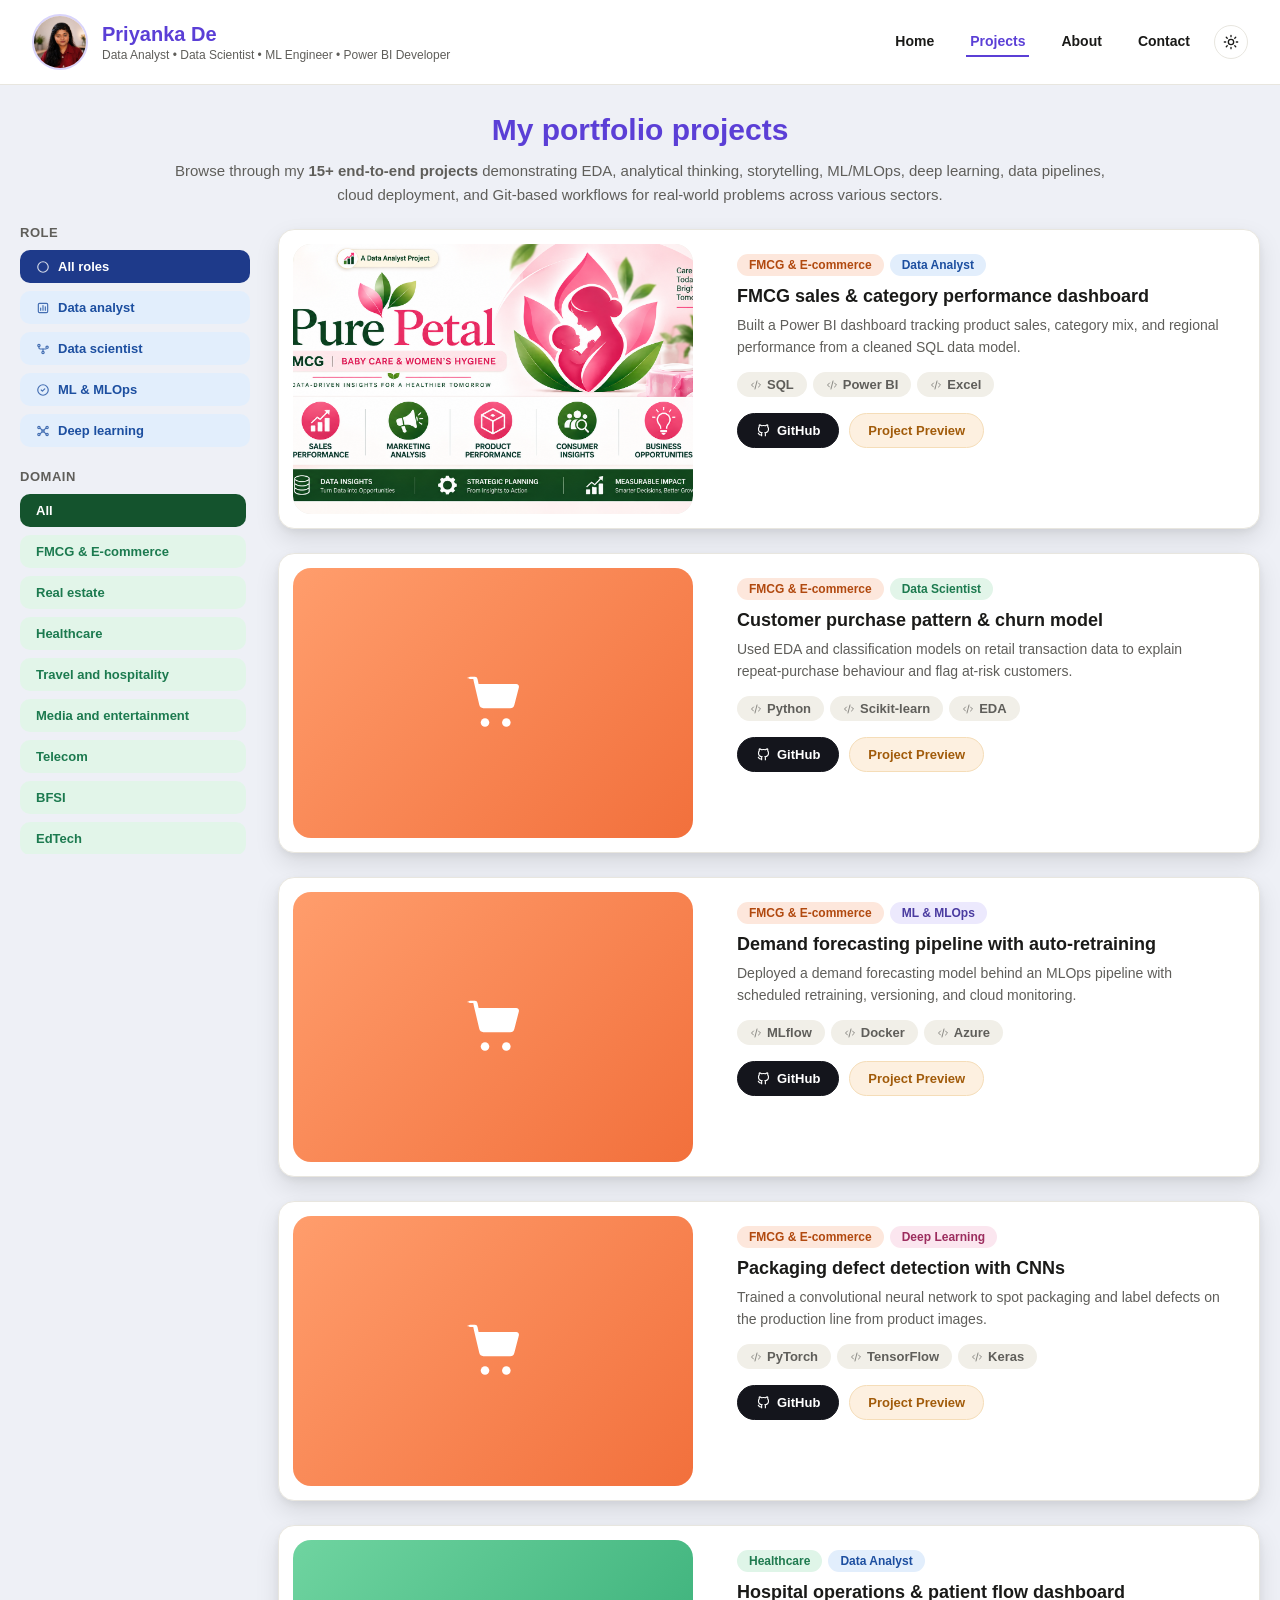
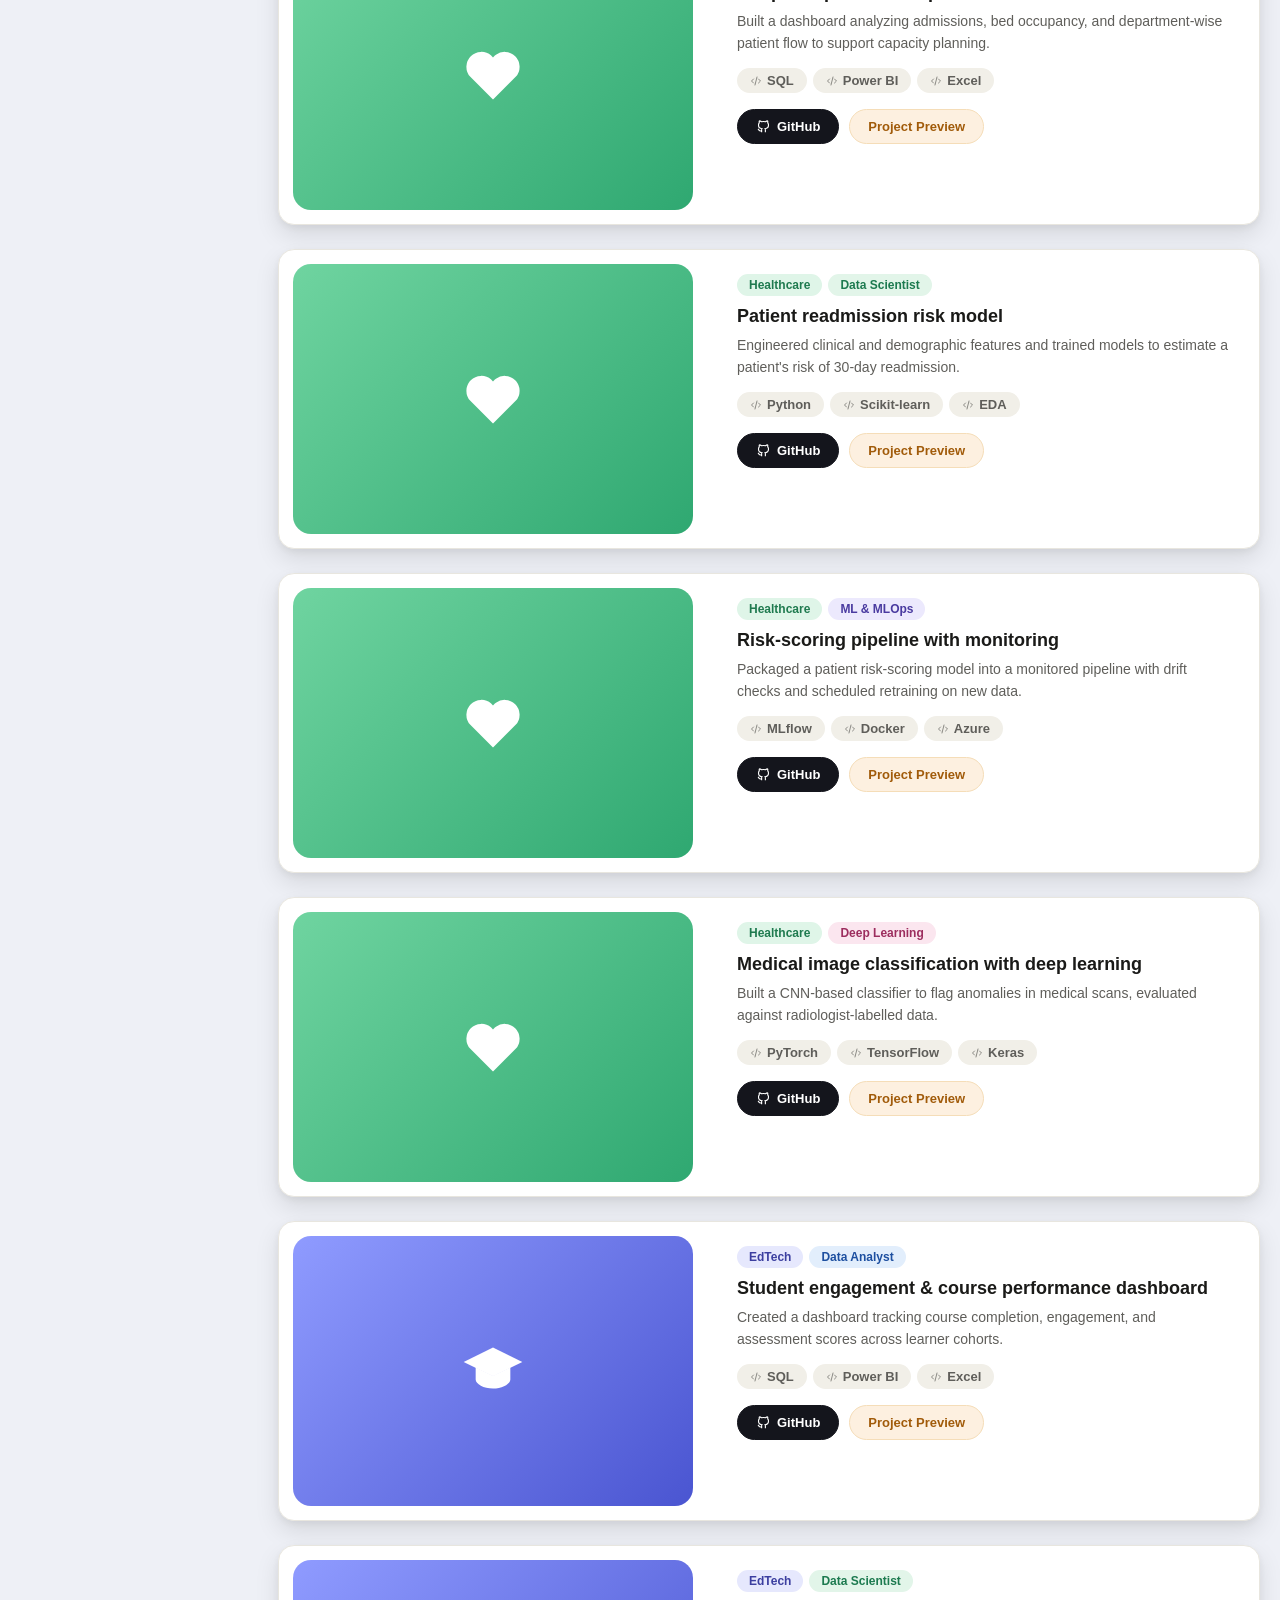
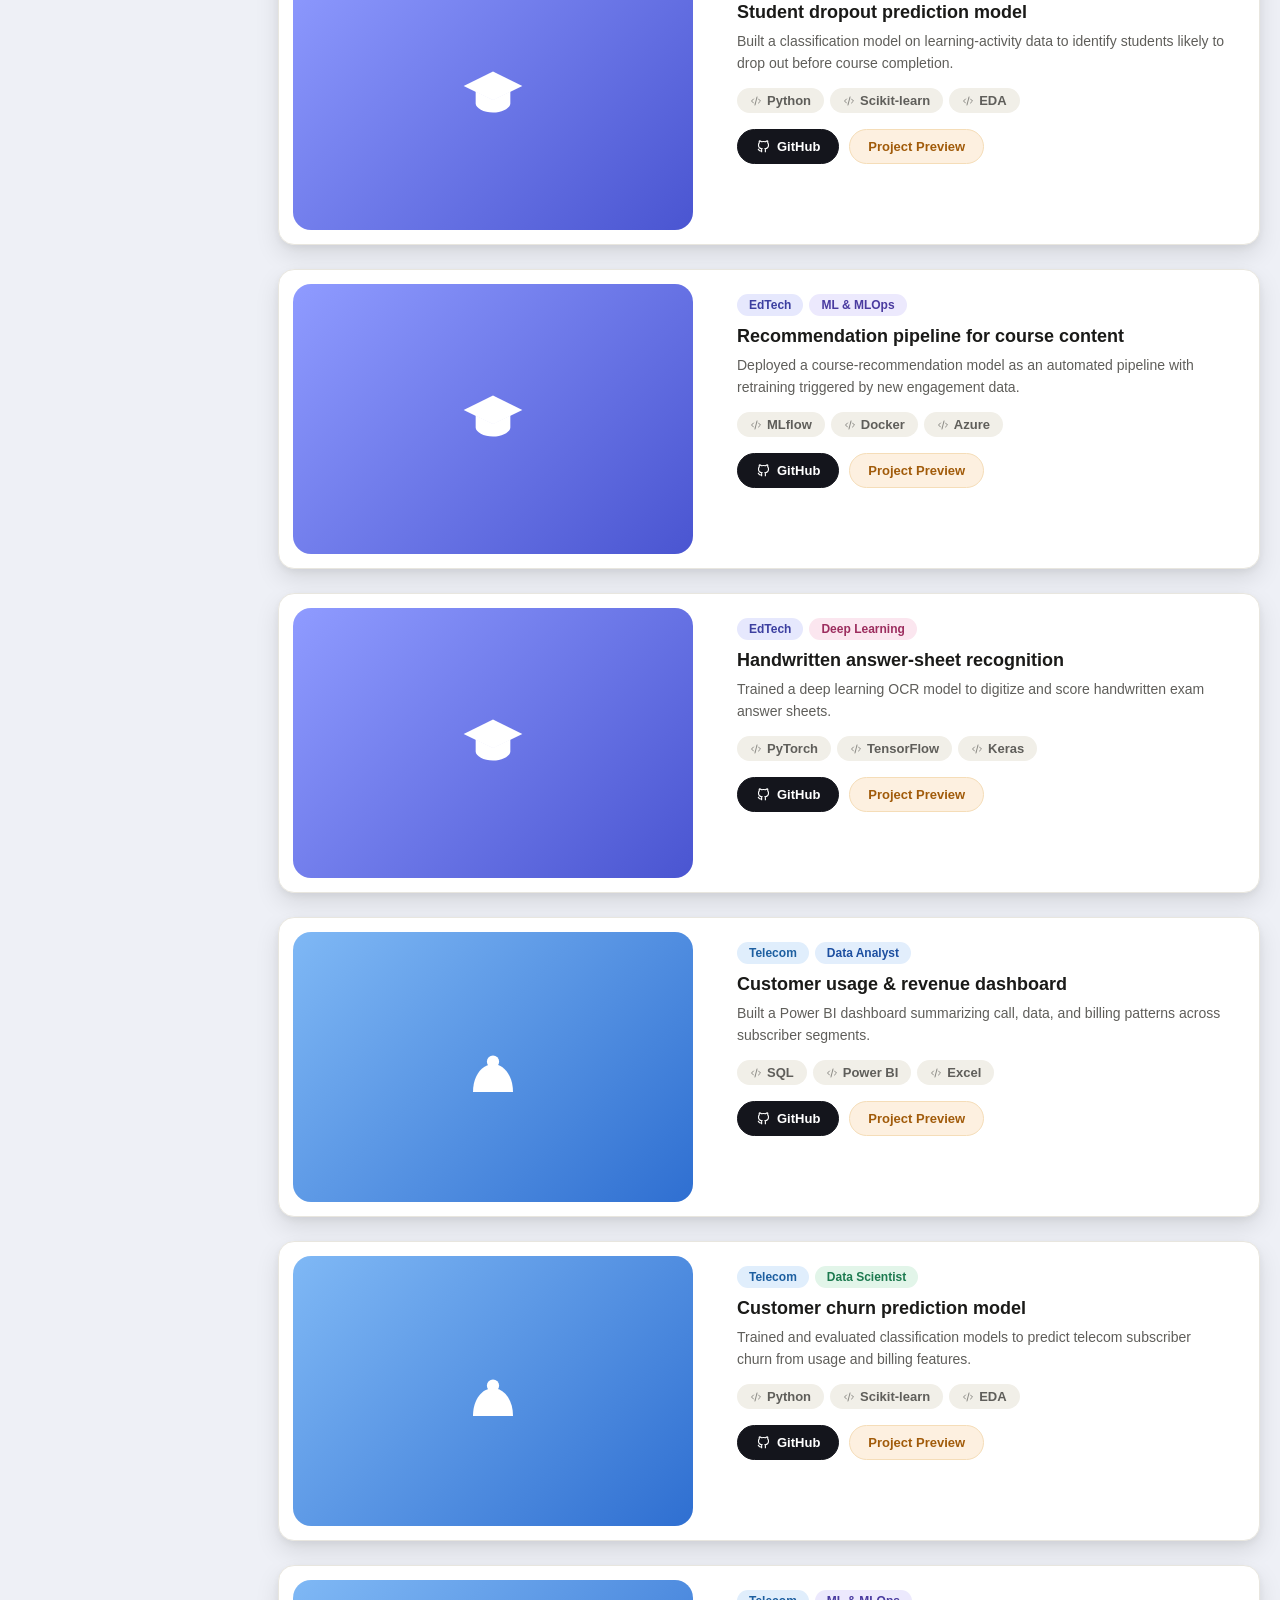
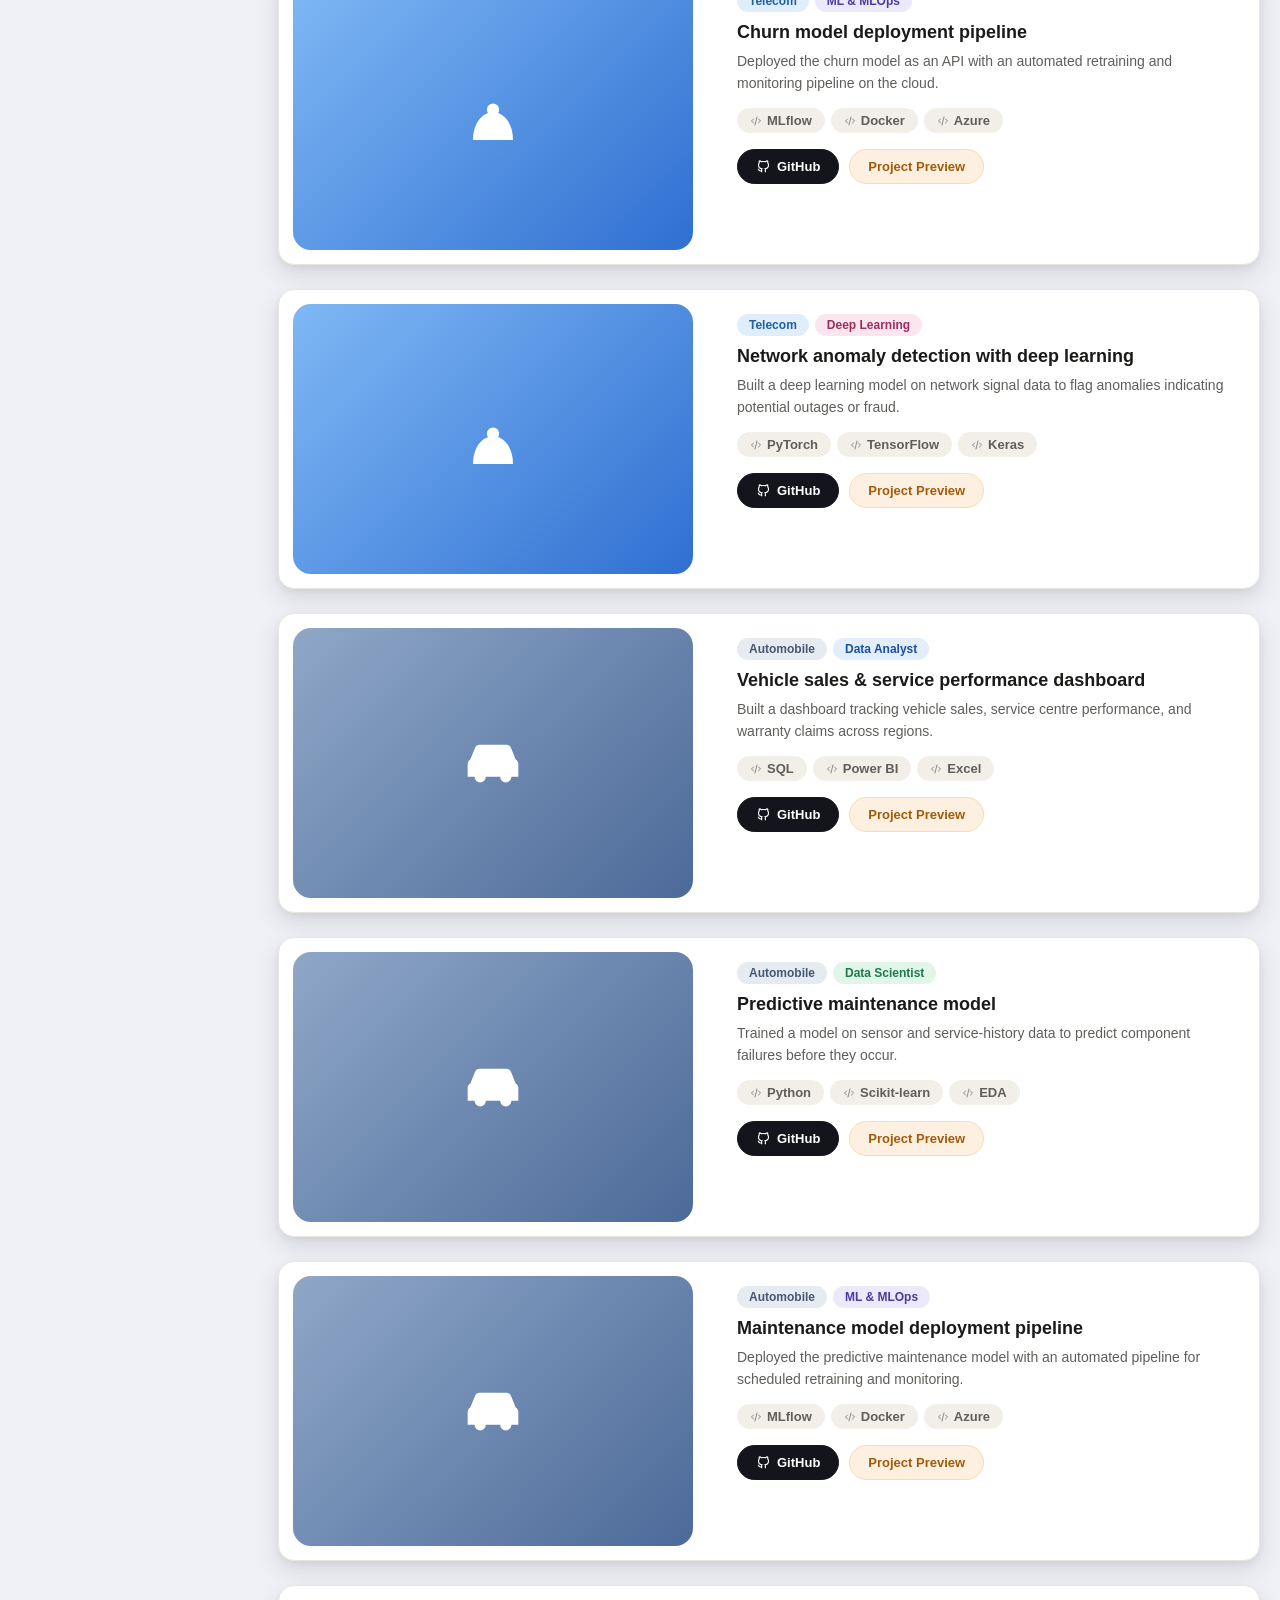
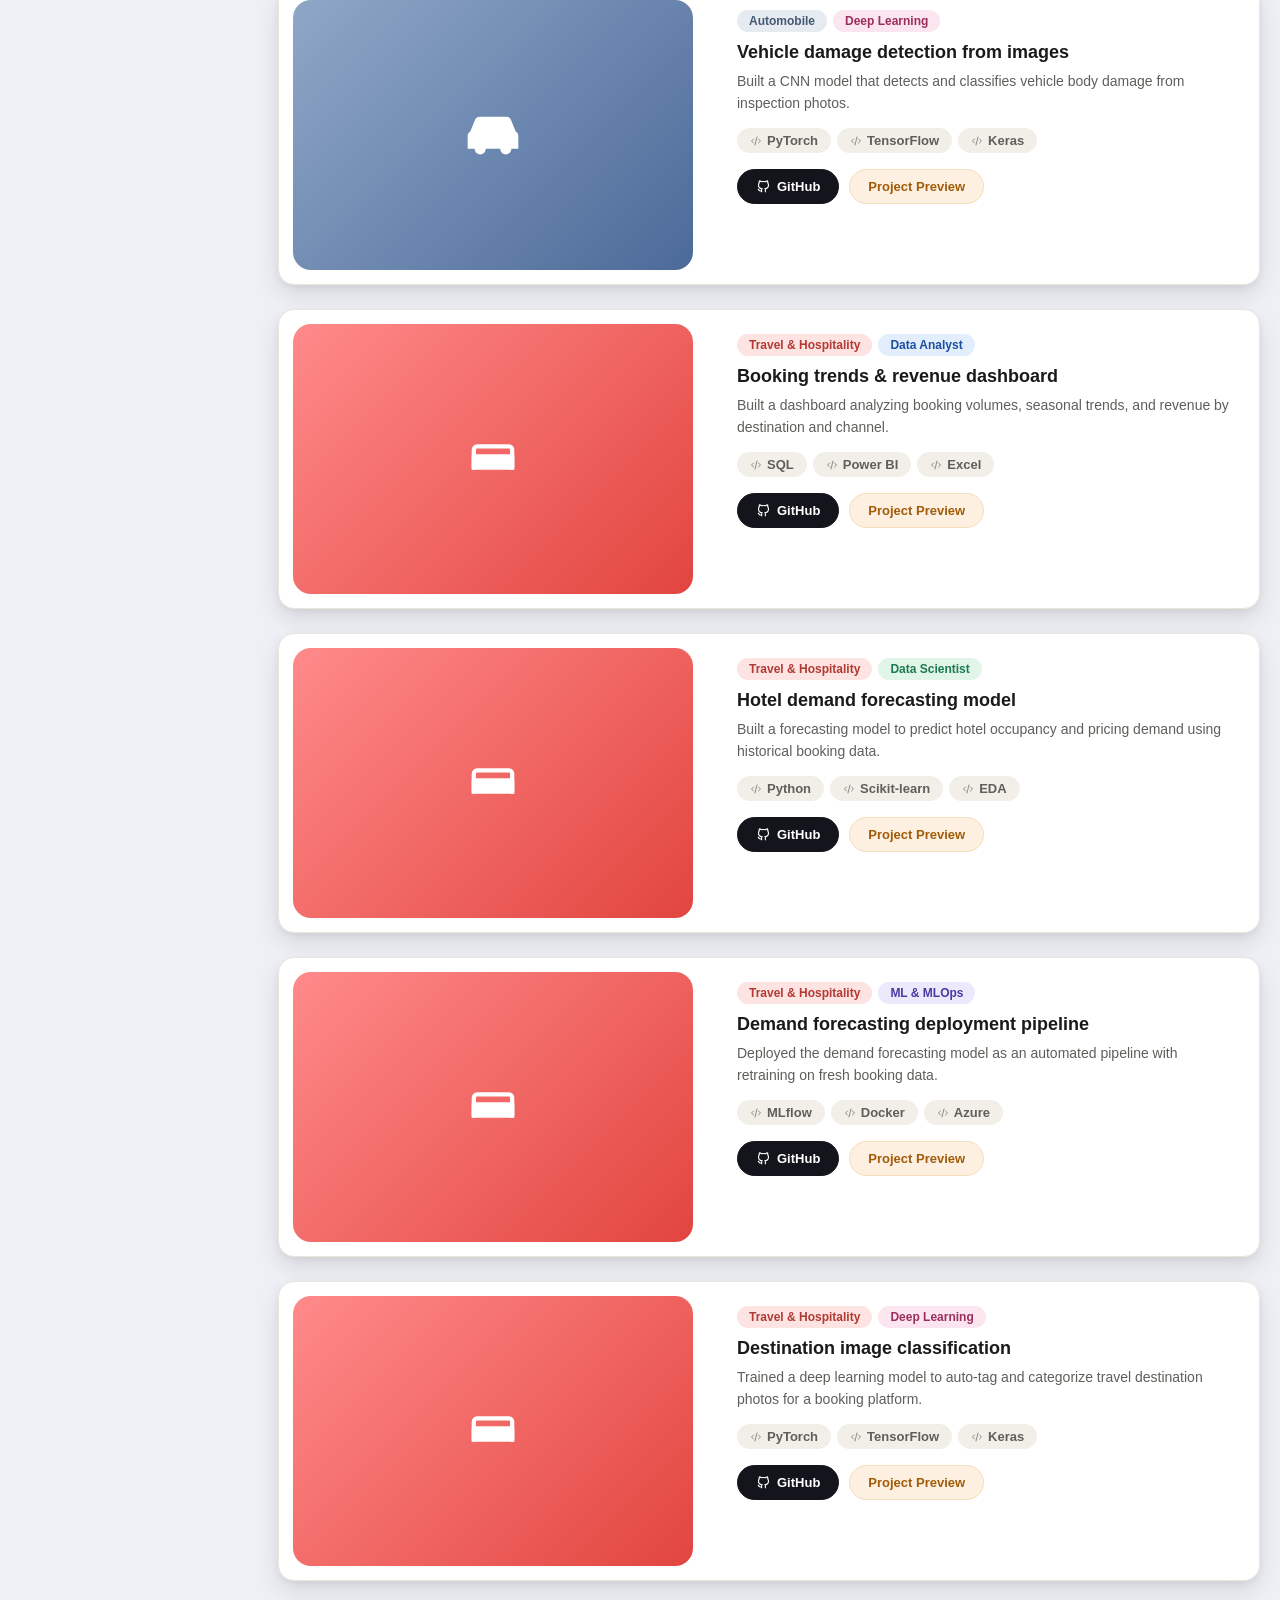
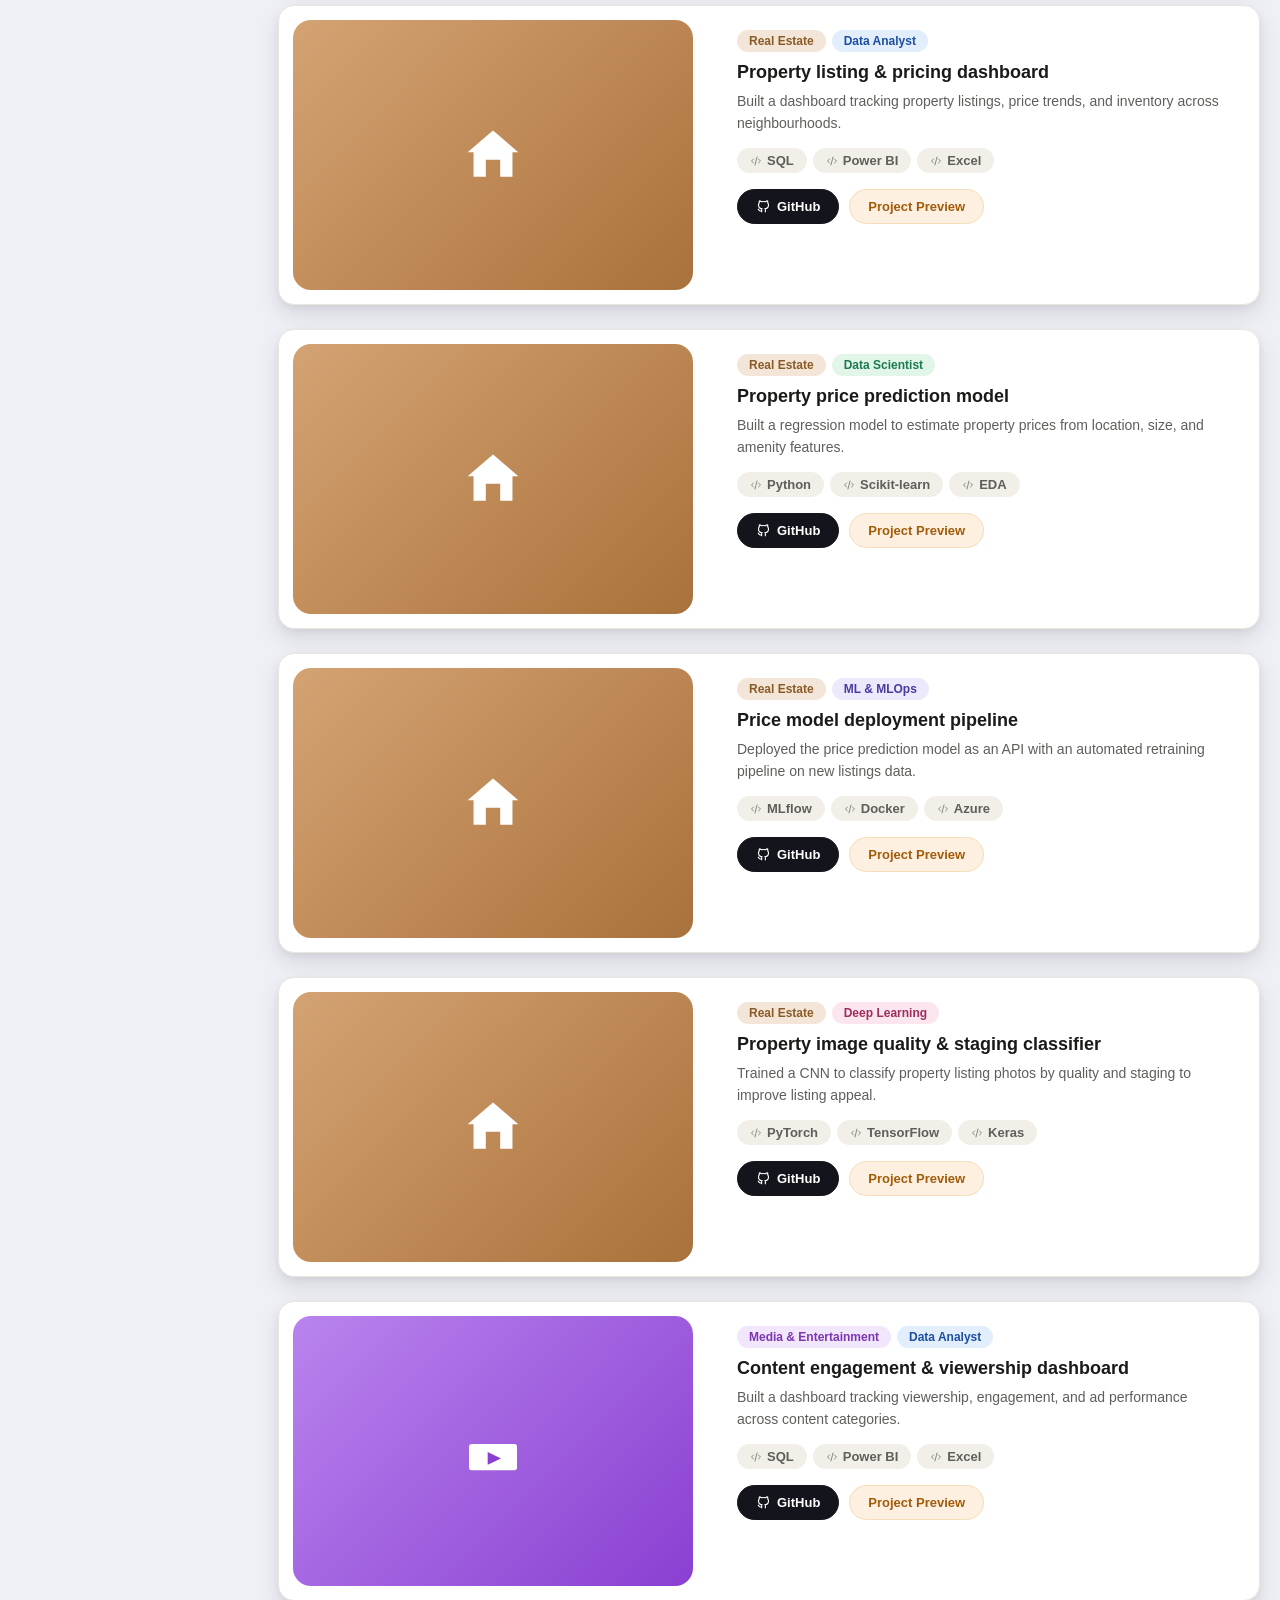
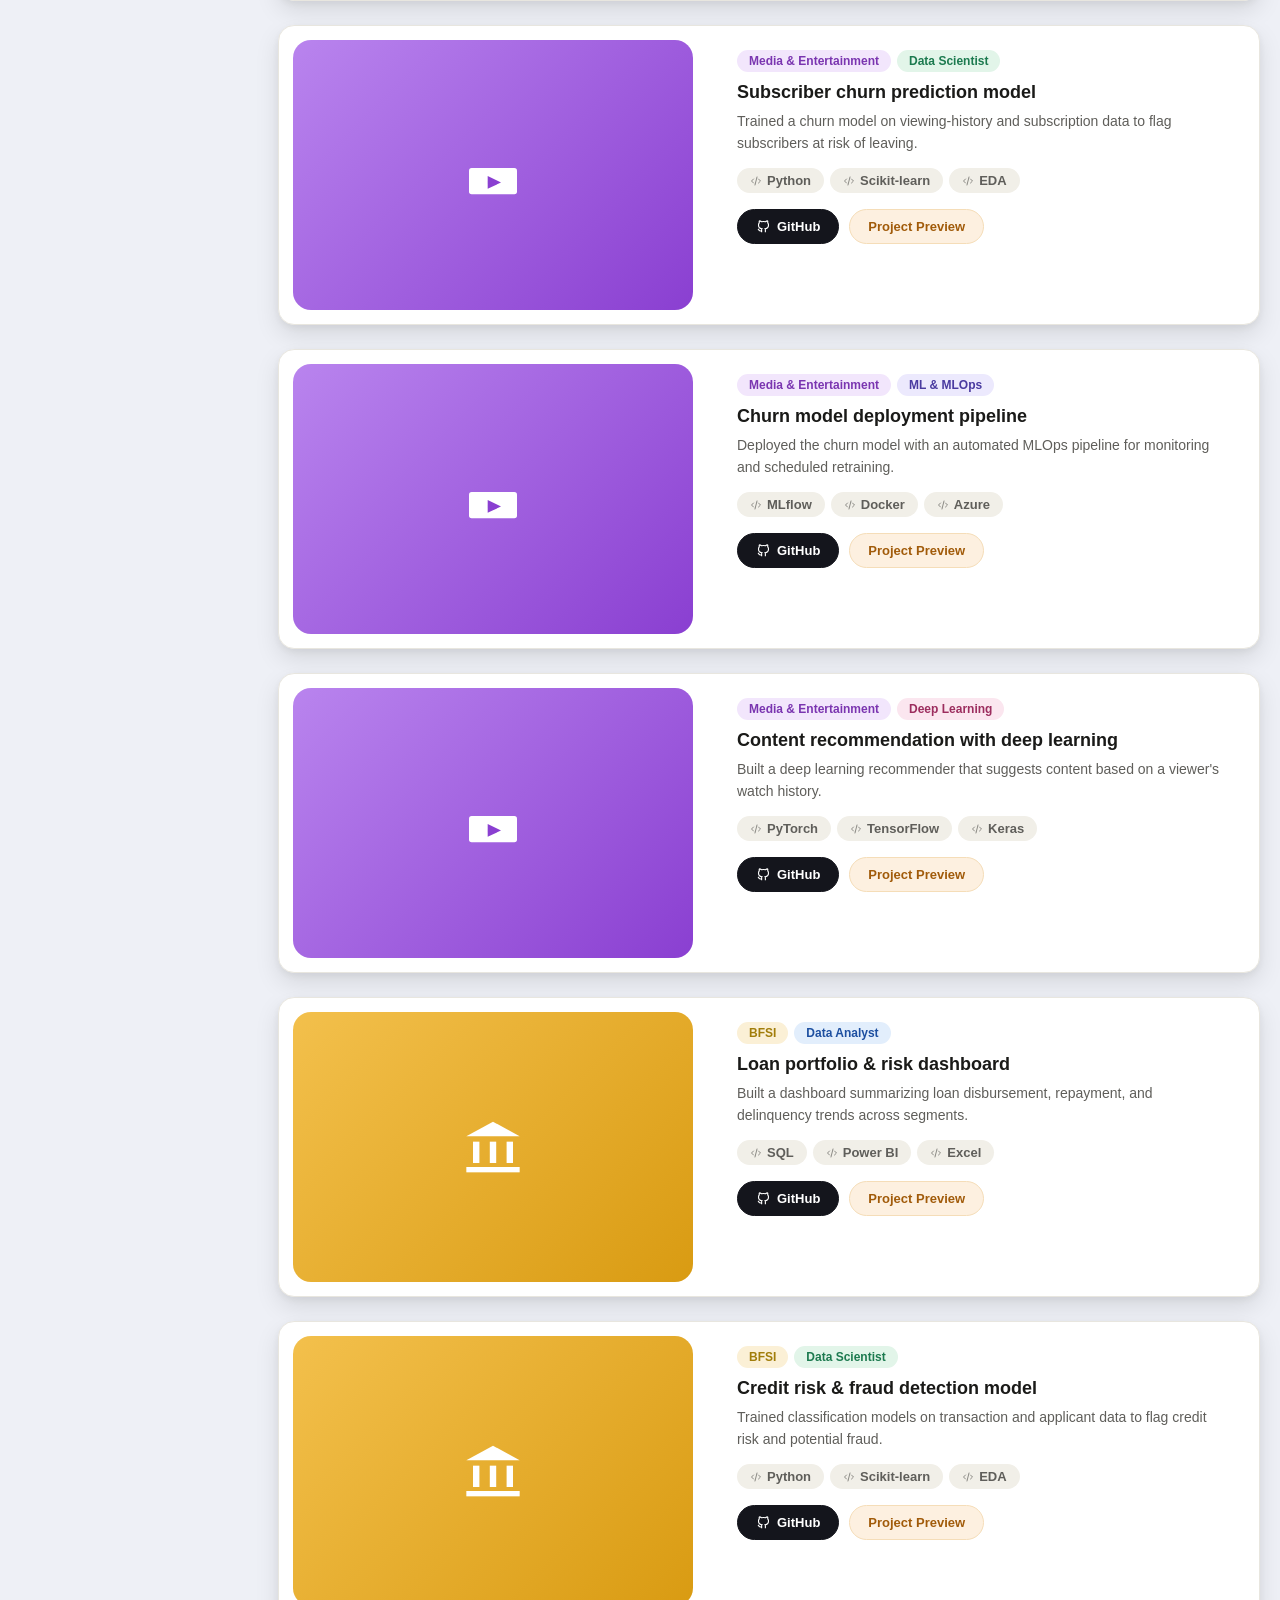
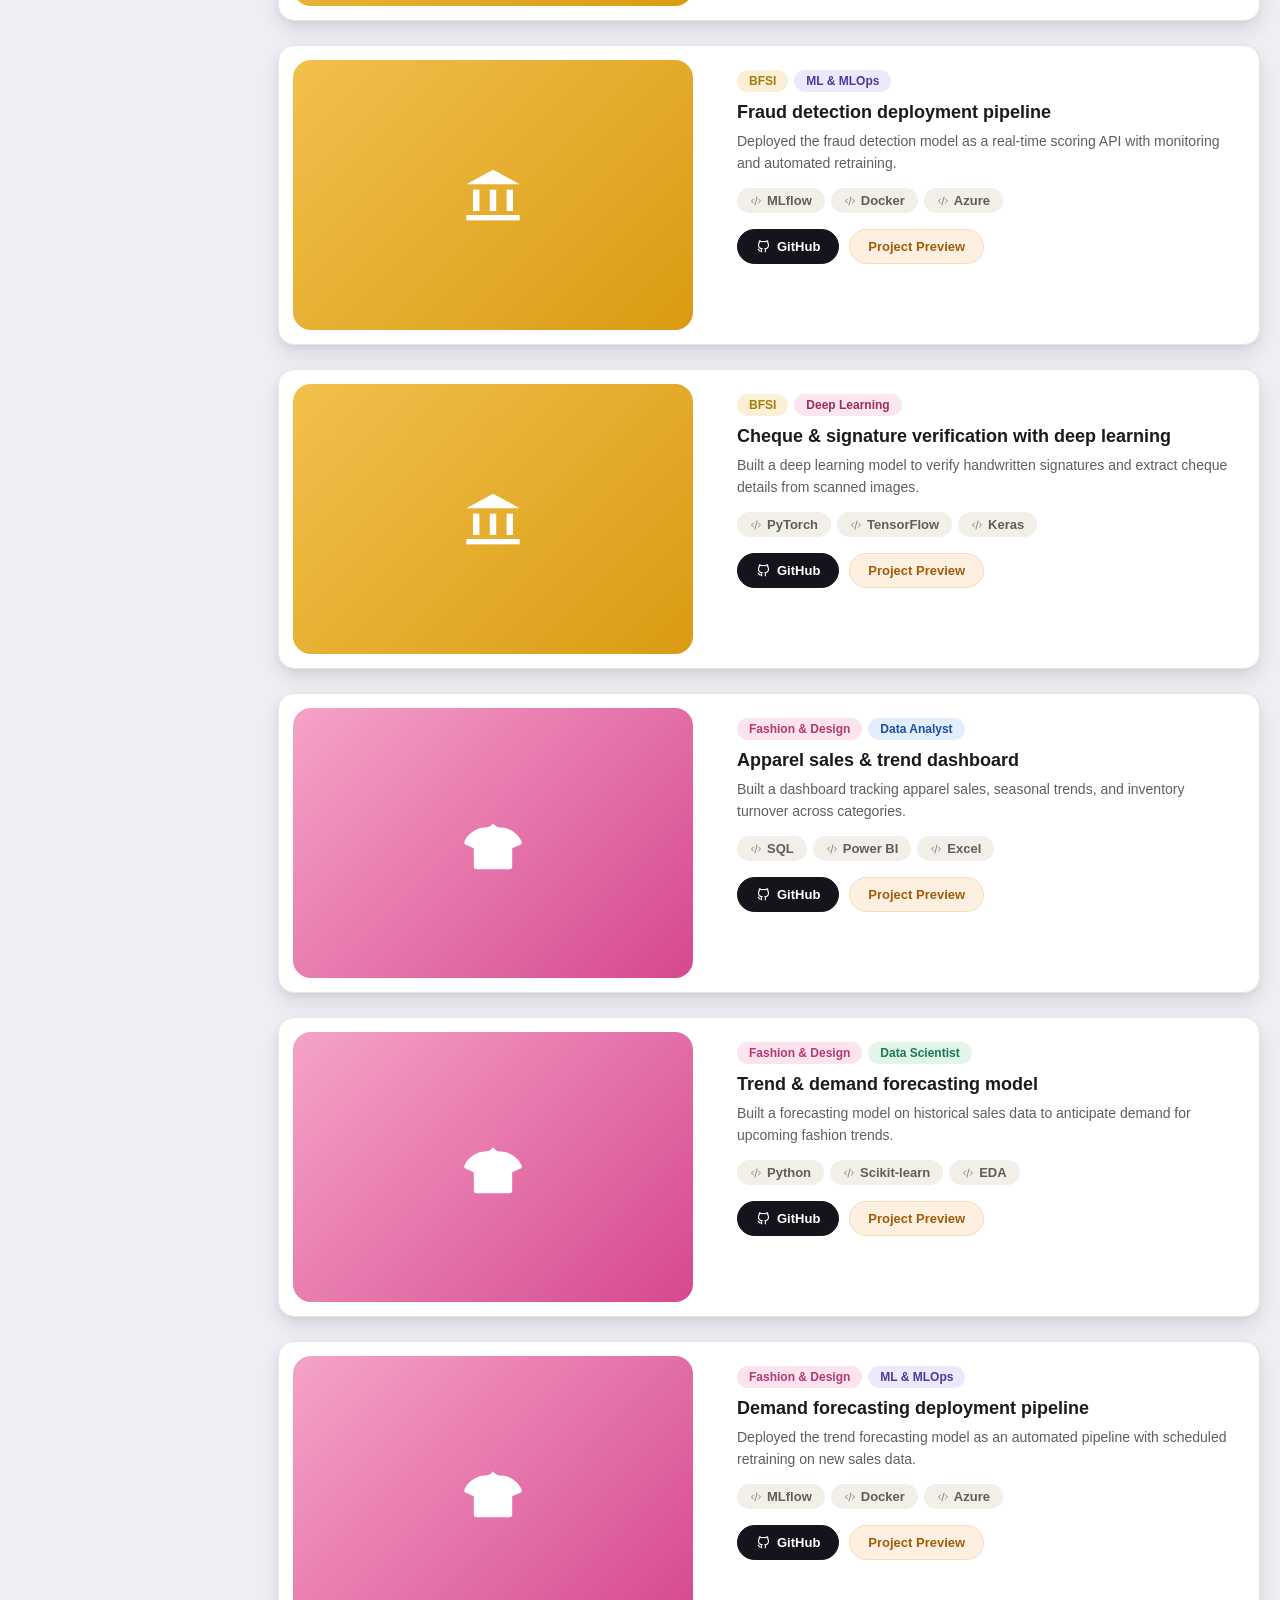
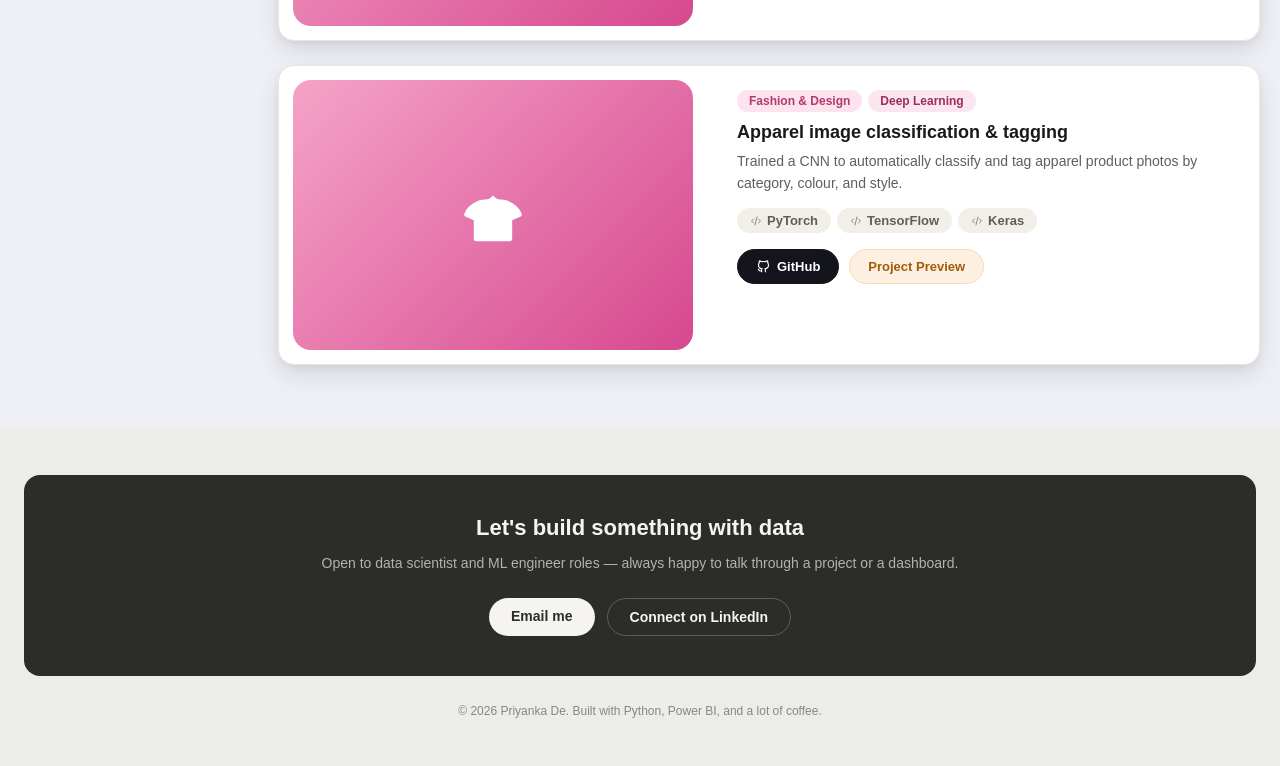
==== commit a88fe5b7: "Update 1234.html" ====
--- a/1234.html
+++ b/1234.html
@@ -327,25 +327,24 @@
  
   .project-card.hidden { display: none; }
  
-  .project-image {
-    width: 400px;
-    min-width: 400px;
-    min-height: 270px;
-    margin: 14px;
-    display: flex;
-    align-items: center;
-    justify-content: center;
-    border-radius: 12px;
-    overflow: hidden;
-    background: var(--tag-bg);
-  }
+.project-image {
+  width: 400px;
+  min-width: 400px;
+  min-height: 270px;
+  margin: 14px;
+  display: flex;
+  align-items: center;
+  justify-content: center;
+  border-radius: 18px;
+  overflow: hidden;
+  background: var(--tag-bg);
+}
  
   .project-image img {
     width: 100%;
     height: 100%;
     object-fit: cover;
-    border-radius: 12px;
-    display: block;
+    border-radius: 18px;
   }
  
   .project-content {
@@ -1030,7 +1029,8 @@
       <div class="project-list" id="project-list">
     <div class="project-card" data-domain="fmcg" data-role="analyst">
       <div class="project-image">
-                <img src="images/fmcg1.png" alt="FMCG market and product performance with sales optimization analysis">
+                <img src="images/fmcg3.png" alt="FMCG market and product performance with sales optimization analysis">
+        <!-- <svg width="64" height="64" viewBox="0 0 24 24" fill="#fff"><path d="M2.5 3.2a1 1 0 0 1 1 -1h1.7a1 1 0 0 1 1 .8l.4 1.9h14.1a1 1 0 0 1 1 1.25l-1.7 6.6a1.6 1.6 0 0 1 -1.55 1.2H8.4a1.6 1.6 0 0 1 -1.55 -1.25L4.9 4.4l-.3 -1.4H3.5a1 1 0 0 1 -1 -1z"></path><circle cx="9" cy="19.3" r="1.6"></circle><circle cx="17" cy="19.3" r="1.6"></circle></svg> -->
       </div>
       <div class="project-content">
         <div class="badge-row">
@@ -1052,8 +1052,8 @@
     </div>
  
     <div class="project-card" data-domain="fmcg" data-role="scientist">
-      <div class="project-image">
-        <svg width="64" height="64" viewBox="0 0 24 24" fill="#c9c6bb"><path d="M2.5 3.2a1 1 0 0 1 1 -1h1.7a1 1 0 0 1 1 .8l.4 1.9h14.1a1 1 0 0 1 1 1.25l-1.7 6.6a1.6 1.6 0 0 1 -1.55 1.2H8.4a1.6 1.6 0 0 1 -1.55 -1.25L4.9 4.4l-.3 -1.4H3.5a1 1 0 0 1 -1 -1z"></path><circle cx="9" cy="19.3" r="1.6"></circle><circle cx="17" cy="19.3" r="1.6"></circle></svg>
+      <div class="project-image" style="background:linear-gradient(135deg,#ff9d6c,#f2703c);">
+        <svg width="64" height="64" viewBox="0 0 24 24" fill="#fff"><path d="M2.5 3.2a1 1 0 0 1 1 -1h1.7a1 1 0 0 1 1 .8l.4 1.9h14.1a1 1 0 0 1 1 1.25l-1.7 6.6a1.6 1.6 0 0 1 -1.55 1.2H8.4a1.6 1.6 0 0 1 -1.55 -1.25L4.9 4.4l-.3 -1.4H3.5a1 1 0 0 1 -1 -1z"></path><circle cx="9" cy="19.3" r="1.6"></circle><circle cx="17" cy="19.3" r="1.6"></circle></svg>
       </div>
       <div class="project-content">
         <div class="badge-row">
@@ -1075,8 +1075,8 @@
     </div>
  
     <div class="project-card" data-domain="fmcg" data-role="mlops">
-      <div class="project-image">
-        <svg width="64" height="64" viewBox="0 0 24 24" fill="#c9c6bb"><path d="M2.5 3.2a1 1 0 0 1 1 -1h1.7a1 1 0 0 1 1 .8l.4 1.9h14.1a1 1 0 0 1 1 1.25l-1.7 6.6a1.6 1.6 0 0 1 -1.55 1.2H8.4a1.6 1.6 0 0 1 -1.55 -1.25L4.9 4.4l-.3 -1.4H3.5a1 1 0 0 1 -1 -1z"></path><circle cx="9" cy="19.3" r="1.6"></circle><circle cx="17" cy="19.3" r="1.6"></circle></svg>
+      <div class="project-image" style="background:linear-gradient(135deg,#ff9d6c,#f2703c);">
+        <svg width="64" height="64" viewBox="0 0 24 24" fill="#fff"><path d="M2.5 3.2a1 1 0 0 1 1 -1h1.7a1 1 0 0 1 1 .8l.4 1.9h14.1a1 1 0 0 1 1 1.25l-1.7 6.6a1.6 1.6 0 0 1 -1.55 1.2H8.4a1.6 1.6 0 0 1 -1.55 -1.25L4.9 4.4l-.3 -1.4H3.5a1 1 0 0 1 -1 -1z"></path><circle cx="9" cy="19.3" r="1.6"></circle><circle cx="17" cy="19.3" r="1.6"></circle></svg>
       </div>
       <div class="project-content">
         <div class="badge-row">
@@ -1098,8 +1098,8 @@
     </div>
  
     <div class="project-card" data-domain="fmcg" data-role="dl">
-      <div class="project-image">
-        <svg width="64" height="64" viewBox="0 0 24 24" fill="#c9c6bb"><path d="M2.5 3.2a1 1 0 0 1 1 -1h1.7a1 1 0 0 1 1 .8l.4 1.9h14.1a1 1 0 0 1 1 1.25l-1.7 6.6a1.6 1.6 0 0 1 -1.55 1.2H8.4a1.6 1.6 0 0 1 -1.55 -1.25L4.9 4.4l-.3 -1.4H3.5a1 1 0 0 1 -1 -1z"></path><circle cx="9" cy="19.3" r="1.6"></circle><circle cx="17" cy="19.3" r="1.6"></circle></svg>
+      <div class="project-image" style="background:linear-gradient(135deg,#ff9d6c,#f2703c);">
+        <svg width="64" height="64" viewBox="0 0 24 24" fill="#fff"><path d="M2.5 3.2a1 1 0 0 1 1 -1h1.7a1 1 0 0 1 1 .8l.4 1.9h14.1a1 1 0 0 1 1 1.25l-1.7 6.6a1.6 1.6 0 0 1 -1.55 1.2H8.4a1.6 1.6 0 0 1 -1.55 -1.25L4.9 4.4l-.3 -1.4H3.5a1 1 0 0 1 -1 -1z"></path><circle cx="9" cy="19.3" r="1.6"></circle><circle cx="17" cy="19.3" r="1.6"></circle></svg>
       </div>
       <div class="project-content">
         <div class="badge-row">
@@ -1119,6 +1119,834 @@
         </div>
       </div>
     </div>
+ 
+    <div class="project-card" data-domain="healthcare" data-role="analyst">
+      <div class="project-image" style="background:linear-gradient(135deg,#6fd4a0,#2fa871);">
+        <svg width="64" height="64" viewBox="0 0 24 24" fill="#fff"><path d="M12 21.2 L3.4 12.6a5.6 5.6 0 0 1 7.9 -7.9l.7 .7l.7 -.7a5.6 5.6 0 0 1 7.9 7.9z"></path></svg>
+      </div>
+      <div class="project-content">
+        <div class="badge-row">
+          <span class="badge domain-healthcare">Healthcare</span>
+          <span class="badge role-analyst">Data Analyst</span>
+        </div>
+        <p class="project-title">Hospital operations & patient flow dashboard</p>
+        <p class="project-desc">Built a dashboard analyzing admissions, bed occupancy, and department-wise patient flow to support capacity planning.</p>
+        <div class="tag-row">
+          <span class="tag"><svg width="12" height="12" viewBox="0 0 24 24" fill="none" stroke="currentColor" stroke-width="2" stroke-linecap="round" stroke-linejoin="round"><polyline points="7 8 3 12 7 16"></polyline><polyline points="17 8 21 12 17 16"></polyline><line x1="14" y1="4" x2="10" y2="20"></line></svg>SQL</span>
+          <span class="tag"><svg width="12" height="12" viewBox="0 0 24 24" fill="none" stroke="currentColor" stroke-width="2" stroke-linecap="round" stroke-linejoin="round"><polyline points="7 8 3 12 7 16"></polyline><polyline points="17 8 21 12 17 16"></polyline><line x1="14" y1="4" x2="10" y2="20"></line></svg>Power BI</span>
+          <span class="tag"><svg width="12" height="12" viewBox="0 0 24 24" fill="none" stroke="currentColor" stroke-width="2" stroke-linecap="round" stroke-linejoin="round"><polyline points="7 8 3 12 7 16"></polyline><polyline points="17 8 21 12 17 16"></polyline><line x1="14" y1="4" x2="10" y2="20"></line></svg>Excel</span>
+        </div>
+        <div class="btn-row">
+          <a href="#" class="btn github"><svg width="15" height="15" viewBox="0 0 24 24" fill="none" stroke="currentColor" stroke-width="1.8" style="margin-right:6px;"><path d="M9 19c-4.3 1.4 -4.3 -2.5 -6 -3m12 5v-3.5c0 -1 .1 -1.4 -.5 -2c2.8 -.3 5.5 -1.4 5.5 -6a4.6 4.6 0 0 0 -1.3 -3.2a4.2 4.2 0 0 0 -.1 -3.2s-1.1 -.3 -3.5 1.3a12.3 12.3 0 0 0 -6.2 0c-2.4 -1.6 -3.5 -1.3 -3.5 -1.3a4.2 4.2 0 0 0 -.1 3.2a4.6 4.6 0 0 0 -1.3 3.2c0 4.6 2.7 5.7 5.5 6c-.6 .6 -.6 1.2 -.5 2v3.5"></path></svg>GitHub</a>
+          <button type="button" class="btn success" data-preview-src="projects/healthcare-analyst.pdf" data-preview-title="Hospital operations & patient flow dashboard" onclick="openProjectPreview(this)">Project Preview</button>
+        </div>
+      </div>
+    </div>
+ 
+    <div class="project-card" data-domain="healthcare" data-role="scientist">
+      <div class="project-image" style="background:linear-gradient(135deg,#6fd4a0,#2fa871);">
+        <svg width="64" height="64" viewBox="0 0 24 24" fill="#fff"><path d="M12 21.2 L3.4 12.6a5.6 5.6 0 0 1 7.9 -7.9l.7 .7l.7 -.7a5.6 5.6 0 0 1 7.9 7.9z"></path></svg>
+      </div>
+      <div class="project-content">
+        <div class="badge-row">
+          <span class="badge domain-healthcare">Healthcare</span>
+          <span class="badge role-scientist">Data Scientist</span>
+        </div>
+        <p class="project-title">Patient readmission risk model</p>
+        <p class="project-desc">Engineered clinical and demographic features and trained models to estimate a patient's risk of 30-day readmission.</p>
+        <div class="tag-row">
+          <span class="tag"><svg width="12" height="12" viewBox="0 0 24 24" fill="none" stroke="currentColor" stroke-width="2" stroke-linecap="round" stroke-linejoin="round"><polyline points="7 8 3 12 7 16"></polyline><polyline points="17 8 21 12 17 16"></polyline><line x1="14" y1="4" x2="10" y2="20"></line></svg>Python</span>
+          <span class="tag"><svg width="12" height="12" viewBox="0 0 24 24" fill="none" stroke="currentColor" stroke-width="2" stroke-linecap="round" stroke-linejoin="round"><polyline points="7 8 3 12 7 16"></polyline><polyline points="17 8 21 12 17 16"></polyline><line x1="14" y1="4" x2="10" y2="20"></line></svg>Scikit-learn</span>
+          <span class="tag"><svg width="12" height="12" viewBox="0 0 24 24" fill="none" stroke="currentColor" stroke-width="2" stroke-linecap="round" stroke-linejoin="round"><polyline points="7 8 3 12 7 16"></polyline><polyline points="17 8 21 12 17 16"></polyline><line x1="14" y1="4" x2="10" y2="20"></line></svg>EDA</span>
+        </div>
+        <div class="btn-row">
+          <a href="#" class="btn github"><svg width="15" height="15" viewBox="0 0 24 24" fill="none" stroke="currentColor" stroke-width="1.8" style="margin-right:6px;"><path d="M9 19c-4.3 1.4 -4.3 -2.5 -6 -3m12 5v-3.5c0 -1 .1 -1.4 -.5 -2c2.8 -.3 5.5 -1.4 5.5 -6a4.6 4.6 0 0 0 -1.3 -3.2a4.2 4.2 0 0 0 -.1 -3.2s-1.1 -.3 -3.5 1.3a12.3 12.3 0 0 0 -6.2 0c-2.4 -1.6 -3.5 -1.3 -3.5 -1.3a4.2 4.2 0 0 0 -.1 3.2a4.6 4.6 0 0 0 -1.3 3.2c0 4.6 2.7 5.7 5.5 6c-.6 .6 -.6 1.2 -.5 2v3.5"></path></svg>GitHub</a>
+          <button type="button" class="btn success" data-preview-src="projects/healthcare-scientist.pdf" data-preview-title="Patient readmission risk model" onclick="openProjectPreview(this)">Project Preview</button>
+        </div>
+      </div>
+    </div>
+ 
+    <div class="project-card" data-domain="healthcare" data-role="mlops">
+      <div class="project-image" style="background:linear-gradient(135deg,#6fd4a0,#2fa871);">
+        <svg width="64" height="64" viewBox="0 0 24 24" fill="#fff"><path d="M12 21.2 L3.4 12.6a5.6 5.6 0 0 1 7.9 -7.9l.7 .7l.7 -.7a5.6 5.6 0 0 1 7.9 7.9z"></path></svg>
+      </div>
+      <div class="project-content">
+        <div class="badge-row">
+          <span class="badge domain-healthcare">Healthcare</span>
+          <span class="badge role-mlops">ML & MLOps</span>
+        </div>
+        <p class="project-title">Risk-scoring pipeline with monitoring</p>
+        <p class="project-desc">Packaged a patient risk-scoring model into a monitored pipeline with drift checks and scheduled retraining on new data.</p>
+        <div class="tag-row">
+          <span class="tag"><svg width="12" height="12" viewBox="0 0 24 24" fill="none" stroke="currentColor" stroke-width="2" stroke-linecap="round" stroke-linejoin="round"><polyline points="7 8 3 12 7 16"></polyline><polyline points="17 8 21 12 17 16"></polyline><line x1="14" y1="4" x2="10" y2="20"></line></svg>MLflow</span>
+          <span class="tag"><svg width="12" height="12" viewBox="0 0 24 24" fill="none" stroke="currentColor" stroke-width="2" stroke-linecap="round" stroke-linejoin="round"><polyline points="7 8 3 12 7 16"></polyline><polyline points="17 8 21 12 17 16"></polyline><line x1="14" y1="4" x2="10" y2="20"></line></svg>Docker</span>
+          <span class="tag"><svg width="12" height="12" viewBox="0 0 24 24" fill="none" stroke="currentColor" stroke-width="2" stroke-linecap="round" stroke-linejoin="round"><polyline points="7 8 3 12 7 16"></polyline><polyline points="17 8 21 12 17 16"></polyline><line x1="14" y1="4" x2="10" y2="20"></line></svg>Azure</span>
+        </div>
+        <div class="btn-row">
+          <a href="#" class="btn github"><svg width="15" height="15" viewBox="0 0 24 24" fill="none" stroke="currentColor" stroke-width="1.8" style="margin-right:6px;"><path d="M9 19c-4.3 1.4 -4.3 -2.5 -6 -3m12 5v-3.5c0 -1 .1 -1.4 -.5 -2c2.8 -.3 5.5 -1.4 5.5 -6a4.6 4.6 0 0 0 -1.3 -3.2a4.2 4.2 0 0 0 -.1 -3.2s-1.1 -.3 -3.5 1.3a12.3 12.3 0 0 0 -6.2 0c-2.4 -1.6 -3.5 -1.3 -3.5 -1.3a4.2 4.2 0 0 0 -.1 3.2a4.6 4.6 0 0 0 -1.3 3.2c0 4.6 2.7 5.7 5.5 6c-.6 .6 -.6 1.2 -.5 2v3.5"></path></svg>GitHub</a>
+          <button type="button" class="btn success" data-preview-src="projects/healthcare-mlops.pdf" data-preview-title="Risk-scoring pipeline with monitoring" onclick="openProjectPreview(this)">Project Preview</button>
+        </div>
+      </div>
+    </div>
+ 
+    <div class="project-card" data-domain="healthcare" data-role="dl">
+      <div class="project-image" style="background:linear-gradient(135deg,#6fd4a0,#2fa871);">
+        <svg width="64" height="64" viewBox="0 0 24 24" fill="#fff"><path d="M12 21.2 L3.4 12.6a5.6 5.6 0 0 1 7.9 -7.9l.7 .7l.7 -.7a5.6 5.6 0 0 1 7.9 7.9z"></path></svg>
+      </div>
+      <div class="project-content">
+        <div class="badge-row">
+          <span class="badge domain-healthcare">Healthcare</span>
+          <span class="badge role-dl">Deep Learning</span>
+        </div>
+        <p class="project-title">Medical image classification with deep learning</p>
+        <p class="project-desc">Built a CNN-based classifier to flag anomalies in medical scans, evaluated against radiologist-labelled data.</p>
+        <div class="tag-row">
+          <span class="tag"><svg width="12" height="12" viewBox="0 0 24 24" fill="none" stroke="currentColor" stroke-width="2" stroke-linecap="round" stroke-linejoin="round"><polyline points="7 8 3 12 7 16"></polyline><polyline points="17 8 21 12 17 16"></polyline><line x1="14" y1="4" x2="10" y2="20"></line></svg>PyTorch</span>
+          <span class="tag"><svg width="12" height="12" viewBox="0 0 24 24" fill="none" stroke="currentColor" stroke-width="2" stroke-linecap="round" stroke-linejoin="round"><polyline points="7 8 3 12 7 16"></polyline><polyline points="17 8 21 12 17 16"></polyline><line x1="14" y1="4" x2="10" y2="20"></line></svg>TensorFlow</span>
+          <span class="tag"><svg width="12" height="12" viewBox="0 0 24 24" fill="none" stroke="currentColor" stroke-width="2" stroke-linecap="round" stroke-linejoin="round"><polyline points="7 8 3 12 7 16"></polyline><polyline points="17 8 21 12 17 16"></polyline><line x1="14" y1="4" x2="10" y2="20"></line></svg>Keras</span>
+        </div>
+        <div class="btn-row">
+          <a href="#" class="btn github"><svg width="15" height="15" viewBox="0 0 24 24" fill="none" stroke="currentColor" stroke-width="1.8" style="margin-right:6px;"><path d="M9 19c-4.3 1.4 -4.3 -2.5 -6 -3m12 5v-3.5c0 -1 .1 -1.4 -.5 -2c2.8 -.3 5.5 -1.4 5.5 -6a4.6 4.6 0 0 0 -1.3 -3.2a4.2 4.2 0 0 0 -.1 -3.2s-1.1 -.3 -3.5 1.3a12.3 12.3 0 0 0 -6.2 0c-2.4 -1.6 -3.5 -1.3 -3.5 -1.3a4.2 4.2 0 0 0 -.1 3.2a4.6 4.6 0 0 0 -1.3 3.2c0 4.6 2.7 5.7 5.5 6c-.6 .6 -.6 1.2 -.5 2v3.5"></path></svg>GitHub</a>
+          <button type="button" class="btn success" data-preview-src="projects/healthcare-dl.pdf" data-preview-title="Medical image classification with deep learning" onclick="openProjectPreview(this)">Project Preview</button>
+        </div>
+      </div>
+    </div>
+ 
+    <div class="project-card" data-domain="edtech" data-role="analyst">
+      <div class="project-image" style="background:linear-gradient(135deg,#8f9bff,#4a55d1);">
+        <svg width="64" height="64" viewBox="0 0 24 24" fill="#fff"><path d="M12 3.2 L23 8.6 L12 14 L1 8.6z"></path><path d="M5.5 10.6v4.6c0 1.7 3 3.4 6.5 3.4s6.5 -1.7 6.5 -3.4v-4.6l-6.5 3.2z"></path></svg>
+      </div>
+      <div class="project-content">
+        <div class="badge-row">
+          <span class="badge domain-edtech">EdTech</span>
+          <span class="badge role-analyst">Data Analyst</span>
+        </div>
+        <p class="project-title">Student engagement & course performance dashboard</p>
+        <p class="project-desc">Created a dashboard tracking course completion, engagement, and assessment scores across learner cohorts.</p>
+        <div class="tag-row">
+          <span class="tag"><svg width="12" height="12" viewBox="0 0 24 24" fill="none" stroke="currentColor" stroke-width="2" stroke-linecap="round" stroke-linejoin="round"><polyline points="7 8 3 12 7 16"></polyline><polyline points="17 8 21 12 17 16"></polyline><line x1="14" y1="4" x2="10" y2="20"></line></svg>SQL</span>
+          <span class="tag"><svg width="12" height="12" viewBox="0 0 24 24" fill="none" stroke="currentColor" stroke-width="2" stroke-linecap="round" stroke-linejoin="round"><polyline points="7 8 3 12 7 16"></polyline><polyline points="17 8 21 12 17 16"></polyline><line x1="14" y1="4" x2="10" y2="20"></line></svg>Power BI</span>
+          <span class="tag"><svg width="12" height="12" viewBox="0 0 24 24" fill="none" stroke="currentColor" stroke-width="2" stroke-linecap="round" stroke-linejoin="round"><polyline points="7 8 3 12 7 16"></polyline><polyline points="17 8 21 12 17 16"></polyline><line x1="14" y1="4" x2="10" y2="20"></line></svg>Excel</span>
+        </div>
+        <div class="btn-row">
+          <a href="#" class="btn github"><svg width="15" height="15" viewBox="0 0 24 24" fill="none" stroke="currentColor" stroke-width="1.8" style="margin-right:6px;"><path d="M9 19c-4.3 1.4 -4.3 -2.5 -6 -3m12 5v-3.5c0 -1 .1 -1.4 -.5 -2c2.8 -.3 5.5 -1.4 5.5 -6a4.6 4.6 0 0 0 -1.3 -3.2a4.2 4.2 0 0 0 -.1 -3.2s-1.1 -.3 -3.5 1.3a12.3 12.3 0 0 0 -6.2 0c-2.4 -1.6 -3.5 -1.3 -3.5 -1.3a4.2 4.2 0 0 0 -.1 3.2a4.6 4.6 0 0 0 -1.3 3.2c0 4.6 2.7 5.7 5.5 6c-.6 .6 -.6 1.2 -.5 2v3.5"></path></svg>GitHub</a>
+          <button type="button" class="btn success" data-preview-src="projects/edtech-analyst.pdf" data-preview-title="Student engagement & course performance dashboard" onclick="openProjectPreview(this)">Project Preview</button>
+        </div>
+      </div>
+    </div>
+ 
+    <div class="project-card" data-domain="edtech" data-role="scientist">
+      <div class="project-image" style="background:linear-gradient(135deg,#8f9bff,#4a55d1);">
+        <svg width="64" height="64" viewBox="0 0 24 24" fill="#fff"><path d="M12 3.2 L23 8.6 L12 14 L1 8.6z"></path><path d="M5.5 10.6v4.6c0 1.7 3 3.4 6.5 3.4s6.5 -1.7 6.5 -3.4v-4.6l-6.5 3.2z"></path></svg>
+      </div>
+      <div class="project-content">
+        <div class="badge-row">
+          <span class="badge domain-edtech">EdTech</span>
+          <span class="badge role-scientist">Data Scientist</span>
+        </div>
+        <p class="project-title">Student dropout prediction model</p>
+        <p class="project-desc">Built a classification model on learning-activity data to identify students likely to drop out before course completion.</p>
+        <div class="tag-row">
+          <span class="tag"><svg width="12" height="12" viewBox="0 0 24 24" fill="none" stroke="currentColor" stroke-width="2" stroke-linecap="round" stroke-linejoin="round"><polyline points="7 8 3 12 7 16"></polyline><polyline points="17 8 21 12 17 16"></polyline><line x1="14" y1="4" x2="10" y2="20"></line></svg>Python</span>
+          <span class="tag"><svg width="12" height="12" viewBox="0 0 24 24" fill="none" stroke="currentColor" stroke-width="2" stroke-linecap="round" stroke-linejoin="round"><polyline points="7 8 3 12 7 16"></polyline><polyline points="17 8 21 12 17 16"></polyline><line x1="14" y1="4" x2="10" y2="20"></line></svg>Scikit-learn</span>
+          <span class="tag"><svg width="12" height="12" viewBox="0 0 24 24" fill="none" stroke="currentColor" stroke-width="2" stroke-linecap="round" stroke-linejoin="round"><polyline points="7 8 3 12 7 16"></polyline><polyline points="17 8 21 12 17 16"></polyline><line x1="14" y1="4" x2="10" y2="20"></line></svg>EDA</span>
+        </div>
+        <div class="btn-row">
+          <a href="#" class="btn github"><svg width="15" height="15" viewBox="0 0 24 24" fill="none" stroke="currentColor" stroke-width="1.8" style="margin-right:6px;"><path d="M9 19c-4.3 1.4 -4.3 -2.5 -6 -3m12 5v-3.5c0 -1 .1 -1.4 -.5 -2c2.8 -.3 5.5 -1.4 5.5 -6a4.6 4.6 0 0 0 -1.3 -3.2a4.2 4.2 0 0 0 -.1 -3.2s-1.1 -.3 -3.5 1.3a12.3 12.3 0 0 0 -6.2 0c-2.4 -1.6 -3.5 -1.3 -3.5 -1.3a4.2 4.2 0 0 0 -.1 3.2a4.6 4.6 0 0 0 -1.3 3.2c0 4.6 2.7 5.7 5.5 6c-.6 .6 -.6 1.2 -.5 2v3.5"></path></svg>GitHub</a>
+          <button type="button" class="btn success" data-preview-src="projects/edtech-scientist.pdf" data-preview-title="Student dropout prediction model" onclick="openProjectPreview(this)">Project Preview</button>
+        </div>
+      </div>
+    </div>
+ 
+    <div class="project-card" data-domain="edtech" data-role="mlops">
+      <div class="project-image" style="background:linear-gradient(135deg,#8f9bff,#4a55d1);">
+        <svg width="64" height="64" viewBox="0 0 24 24" fill="#fff"><path d="M12 3.2 L23 8.6 L12 14 L1 8.6z"></path><path d="M5.5 10.6v4.6c0 1.7 3 3.4 6.5 3.4s6.5 -1.7 6.5 -3.4v-4.6l-6.5 3.2z"></path></svg>
+      </div>
+      <div class="project-content">
+        <div class="badge-row">
+          <span class="badge domain-edtech">EdTech</span>
+          <span class="badge role-mlops">ML & MLOps</span>
+        </div>
+        <p class="project-title">Recommendation pipeline for course content</p>
+        <p class="project-desc">Deployed a course-recommendation model as an automated pipeline with retraining triggered by new engagement data.</p>
+        <div class="tag-row">
+          <span class="tag"><svg width="12" height="12" viewBox="0 0 24 24" fill="none" stroke="currentColor" stroke-width="2" stroke-linecap="round" stroke-linejoin="round"><polyline points="7 8 3 12 7 16"></polyline><polyline points="17 8 21 12 17 16"></polyline><line x1="14" y1="4" x2="10" y2="20"></line></svg>MLflow</span>
+          <span class="tag"><svg width="12" height="12" viewBox="0 0 24 24" fill="none" stroke="currentColor" stroke-width="2" stroke-linecap="round" stroke-linejoin="round"><polyline points="7 8 3 12 7 16"></polyline><polyline points="17 8 21 12 17 16"></polyline><line x1="14" y1="4" x2="10" y2="20"></line></svg>Docker</span>
+          <span class="tag"><svg width="12" height="12" viewBox="0 0 24 24" fill="none" stroke="currentColor" stroke-width="2" stroke-linecap="round" stroke-linejoin="round"><polyline points="7 8 3 12 7 16"></polyline><polyline points="17 8 21 12 17 16"></polyline><line x1="14" y1="4" x2="10" y2="20"></line></svg>Azure</span>
+        </div>
+        <div class="btn-row">
+          <a href="#" class="btn github"><svg width="15" height="15" viewBox="0 0 24 24" fill="none" stroke="currentColor" stroke-width="1.8" style="margin-right:6px;"><path d="M9 19c-4.3 1.4 -4.3 -2.5 -6 -3m12 5v-3.5c0 -1 .1 -1.4 -.5 -2c2.8 -.3 5.5 -1.4 5.5 -6a4.6 4.6 0 0 0 -1.3 -3.2a4.2 4.2 0 0 0 -.1 -3.2s-1.1 -.3 -3.5 1.3a12.3 12.3 0 0 0 -6.2 0c-2.4 -1.6 -3.5 -1.3 -3.5 -1.3a4.2 4.2 0 0 0 -.1 3.2a4.6 4.6 0 0 0 -1.3 3.2c0 4.6 2.7 5.7 5.5 6c-.6 .6 -.6 1.2 -.5 2v3.5"></path></svg>GitHub</a>
+          <button type="button" class="btn success" data-preview-src="projects/edtech-mlops.pdf" data-preview-title="Recommendation pipeline for course content" onclick="openProjectPreview(this)">Project Preview</button>
+        </div>
+      </div>
+    </div>
+ 
+    <div class="project-card" data-domain="edtech" data-role="dl">
+      <div class="project-image" style="background:linear-gradient(135deg,#8f9bff,#4a55d1);">
+        <svg width="64" height="64" viewBox="0 0 24 24" fill="#fff"><path d="M12 3.2 L23 8.6 L12 14 L1 8.6z"></path><path d="M5.5 10.6v4.6c0 1.7 3 3.4 6.5 3.4s6.5 -1.7 6.5 -3.4v-4.6l-6.5 3.2z"></path></svg>
+      </div>
+      <div class="project-content">
+        <div class="badge-row">
+          <span class="badge domain-edtech">EdTech</span>
+          <span class="badge role-dl">Deep Learning</span>
+        </div>
+        <p class="project-title">Handwritten answer-sheet recognition</p>
+        <p class="project-desc">Trained a deep learning OCR model to digitize and score handwritten exam answer sheets.</p>
+        <div class="tag-row">
+          <span class="tag"><svg width="12" height="12" viewBox="0 0 24 24" fill="none" stroke="currentColor" stroke-width="2" stroke-linecap="round" stroke-linejoin="round"><polyline points="7 8 3 12 7 16"></polyline><polyline points="17 8 21 12 17 16"></polyline><line x1="14" y1="4" x2="10" y2="20"></line></svg>PyTorch</span>
+          <span class="tag"><svg width="12" height="12" viewBox="0 0 24 24" fill="none" stroke="currentColor" stroke-width="2" stroke-linecap="round" stroke-linejoin="round"><polyline points="7 8 3 12 7 16"></polyline><polyline points="17 8 21 12 17 16"></polyline><line x1="14" y1="4" x2="10" y2="20"></line></svg>TensorFlow</span>
+          <span class="tag"><svg width="12" height="12" viewBox="0 0 24 24" fill="none" stroke="currentColor" stroke-width="2" stroke-linecap="round" stroke-linejoin="round"><polyline points="7 8 3 12 7 16"></polyline><polyline points="17 8 21 12 17 16"></polyline><line x1="14" y1="4" x2="10" y2="20"></line></svg>Keras</span>
+        </div>
+        <div class="btn-row">
+          <a href="#" class="btn github"><svg width="15" height="15" viewBox="0 0 24 24" fill="none" stroke="currentColor" stroke-width="1.8" style="margin-right:6px;"><path d="M9 19c-4.3 1.4 -4.3 -2.5 -6 -3m12 5v-3.5c0 -1 .1 -1.4 -.5 -2c2.8 -.3 5.5 -1.4 5.5 -6a4.6 4.6 0 0 0 -1.3 -3.2a4.2 4.2 0 0 0 -.1 -3.2s-1.1 -.3 -3.5 1.3a12.3 12.3 0 0 0 -6.2 0c-2.4 -1.6 -3.5 -1.3 -3.5 -1.3a4.2 4.2 0 0 0 -.1 3.2a4.6 4.6 0 0 0 -1.3 3.2c0 4.6 2.7 5.7 5.5 6c-.6 .6 -.6 1.2 -.5 2v3.5"></path></svg>GitHub</a>
+          <button type="button" class="btn success" data-preview-src="projects/edtech-dl.pdf" data-preview-title="Handwritten answer-sheet recognition" onclick="openProjectPreview(this)">Project Preview</button>
+        </div>
+      </div>
+    </div>
+ 
+    <div class="project-card" data-domain="telecom" data-role="analyst">
+      <div class="project-image" style="background:linear-gradient(135deg,#7fb8f5,#2f6fd1);">
+        <svg width="64" height="64" viewBox="0 0 24 24" fill="#fff"><circle cx="12" cy="10" r="2.3" fill="#fff"></circle><path d="M4.5 21.4c0 -6.2 3.4 -10.4 7.5 -10.4s7.5 4.2 7.5 10.4"></path></svg>
+      </div>
+      <div class="project-content">
+        <div class="badge-row">
+          <span class="badge domain-telecom">Telecom</span>
+          <span class="badge role-analyst">Data Analyst</span>
+        </div>
+        <p class="project-title">Customer usage & revenue dashboard</p>
+        <p class="project-desc">Built a Power BI dashboard summarizing call, data, and billing patterns across subscriber segments.</p>
+        <div class="tag-row">
+          <span class="tag"><svg width="12" height="12" viewBox="0 0 24 24" fill="none" stroke="currentColor" stroke-width="2" stroke-linecap="round" stroke-linejoin="round"><polyline points="7 8 3 12 7 16"></polyline><polyline points="17 8 21 12 17 16"></polyline><line x1="14" y1="4" x2="10" y2="20"></line></svg>SQL</span>
+          <span class="tag"><svg width="12" height="12" viewBox="0 0 24 24" fill="none" stroke="currentColor" stroke-width="2" stroke-linecap="round" stroke-linejoin="round"><polyline points="7 8 3 12 7 16"></polyline><polyline points="17 8 21 12 17 16"></polyline><line x1="14" y1="4" x2="10" y2="20"></line></svg>Power BI</span>
+          <span class="tag"><svg width="12" height="12" viewBox="0 0 24 24" fill="none" stroke="currentColor" stroke-width="2" stroke-linecap="round" stroke-linejoin="round"><polyline points="7 8 3 12 7 16"></polyline><polyline points="17 8 21 12 17 16"></polyline><line x1="14" y1="4" x2="10" y2="20"></line></svg>Excel</span>
+        </div>
+        <div class="btn-row">
+          <a href="#" class="btn github"><svg width="15" height="15" viewBox="0 0 24 24" fill="none" stroke="currentColor" stroke-width="1.8" style="margin-right:6px;"><path d="M9 19c-4.3 1.4 -4.3 -2.5 -6 -3m12 5v-3.5c0 -1 .1 -1.4 -.5 -2c2.8 -.3 5.5 -1.4 5.5 -6a4.6 4.6 0 0 0 -1.3 -3.2a4.2 4.2 0 0 0 -.1 -3.2s-1.1 -.3 -3.5 1.3a12.3 12.3 0 0 0 -6.2 0c-2.4 -1.6 -3.5 -1.3 -3.5 -1.3a4.2 4.2 0 0 0 -.1 3.2a4.6 4.6 0 0 0 -1.3 3.2c0 4.6 2.7 5.7 5.5 6c-.6 .6 -.6 1.2 -.5 2v3.5"></path></svg>GitHub</a>
+          <button type="button" class="btn success" data-preview-src="projects/telecom-analyst.pdf" data-preview-title="Customer usage & revenue dashboard" onclick="openProjectPreview(this)">Project Preview</button>
+        </div>
+      </div>
+    </div>
+ 
+    <div class="project-card" data-domain="telecom" data-role="scientist">
+      <div class="project-image" style="background:linear-gradient(135deg,#7fb8f5,#2f6fd1);">
+        <svg width="64" height="64" viewBox="0 0 24 24" fill="#fff"><circle cx="12" cy="10" r="2.3" fill="#fff"></circle><path d="M4.5 21.4c0 -6.2 3.4 -10.4 7.5 -10.4s7.5 4.2 7.5 10.4"></path></svg>
+      </div>
+      <div class="project-content">
+        <div class="badge-row">
+          <span class="badge domain-telecom">Telecom</span>
+          <span class="badge role-scientist">Data Scientist</span>
+        </div>
+        <p class="project-title">Customer churn prediction model</p>
+        <p class="project-desc">Trained and evaluated classification models to predict telecom subscriber churn from usage and billing features.</p>
+        <div class="tag-row">
+          <span class="tag"><svg width="12" height="12" viewBox="0 0 24 24" fill="none" stroke="currentColor" stroke-width="2" stroke-linecap="round" stroke-linejoin="round"><polyline points="7 8 3 12 7 16"></polyline><polyline points="17 8 21 12 17 16"></polyline><line x1="14" y1="4" x2="10" y2="20"></line></svg>Python</span>
+          <span class="tag"><svg width="12" height="12" viewBox="0 0 24 24" fill="none" stroke="currentColor" stroke-width="2" stroke-linecap="round" stroke-linejoin="round"><polyline points="7 8 3 12 7 16"></polyline><polyline points="17 8 21 12 17 16"></polyline><line x1="14" y1="4" x2="10" y2="20"></line></svg>Scikit-learn</span>
+          <span class="tag"><svg width="12" height="12" viewBox="0 0 24 24" fill="none" stroke="currentColor" stroke-width="2" stroke-linecap="round" stroke-linejoin="round"><polyline points="7 8 3 12 7 16"></polyline><polyline points="17 8 21 12 17 16"></polyline><line x1="14" y1="4" x2="10" y2="20"></line></svg>EDA</span>
+        </div>
+        <div class="btn-row">
+          <a href="#" class="btn github"><svg width="15" height="15" viewBox="0 0 24 24" fill="none" stroke="currentColor" stroke-width="1.8" style="margin-right:6px;"><path d="M9 19c-4.3 1.4 -4.3 -2.5 -6 -3m12 5v-3.5c0 -1 .1 -1.4 -.5 -2c2.8 -.3 5.5 -1.4 5.5 -6a4.6 4.6 0 0 0 -1.3 -3.2a4.2 4.2 0 0 0 -.1 -3.2s-1.1 -.3 -3.5 1.3a12.3 12.3 0 0 0 -6.2 0c-2.4 -1.6 -3.5 -1.3 -3.5 -1.3a4.2 4.2 0 0 0 -.1 3.2a4.6 4.6 0 0 0 -1.3 3.2c0 4.6 2.7 5.7 5.5 6c-.6 .6 -.6 1.2 -.5 2v3.5"></path></svg>GitHub</a>
+          <button type="button" class="btn success" data-preview-src="projects/telecom-scientist.pdf" data-preview-title="Customer churn prediction model" onclick="openProjectPreview(this)">Project Preview</button>
+        </div>
+      </div>
+    </div>
+ 
+    <div class="project-card" data-domain="telecom" data-role="mlops">
+      <div class="project-image" style="background:linear-gradient(135deg,#7fb8f5,#2f6fd1);">
+        <svg width="64" height="64" viewBox="0 0 24 24" fill="#fff"><circle cx="12" cy="10" r="2.3" fill="#fff"></circle><path d="M4.5 21.4c0 -6.2 3.4 -10.4 7.5 -10.4s7.5 4.2 7.5 10.4"></path></svg>
+      </div>
+      <div class="project-content">
+        <div class="badge-row">
+          <span class="badge domain-telecom">Telecom</span>
+          <span class="badge role-mlops">ML & MLOps</span>
+        </div>
+        <p class="project-title">Churn model deployment pipeline</p>
+        <p class="project-desc">Deployed the churn model as an API with an automated retraining and monitoring pipeline on the cloud.</p>
+        <div class="tag-row">
+          <span class="tag"><svg width="12" height="12" viewBox="0 0 24 24" fill="none" stroke="currentColor" stroke-width="2" stroke-linecap="round" stroke-linejoin="round"><polyline points="7 8 3 12 7 16"></polyline><polyline points="17 8 21 12 17 16"></polyline><line x1="14" y1="4" x2="10" y2="20"></line></svg>MLflow</span>
+          <span class="tag"><svg width="12" height="12" viewBox="0 0 24 24" fill="none" stroke="currentColor" stroke-width="2" stroke-linecap="round" stroke-linejoin="round"><polyline points="7 8 3 12 7 16"></polyline><polyline points="17 8 21 12 17 16"></polyline><line x1="14" y1="4" x2="10" y2="20"></line></svg>Docker</span>
+          <span class="tag"><svg width="12" height="12" viewBox="0 0 24 24" fill="none" stroke="currentColor" stroke-width="2" stroke-linecap="round" stroke-linejoin="round"><polyline points="7 8 3 12 7 16"></polyline><polyline points="17 8 21 12 17 16"></polyline><line x1="14" y1="4" x2="10" y2="20"></line></svg>Azure</span>
+        </div>
+        <div class="btn-row">
+          <a href="#" class="btn github"><svg width="15" height="15" viewBox="0 0 24 24" fill="none" stroke="currentColor" stroke-width="1.8" style="margin-right:6px;"><path d="M9 19c-4.3 1.4 -4.3 -2.5 -6 -3m12 5v-3.5c0 -1 .1 -1.4 -.5 -2c2.8 -.3 5.5 -1.4 5.5 -6a4.6 4.6 0 0 0 -1.3 -3.2a4.2 4.2 0 0 0 -.1 -3.2s-1.1 -.3 -3.5 1.3a12.3 12.3 0 0 0 -6.2 0c-2.4 -1.6 -3.5 -1.3 -3.5 -1.3a4.2 4.2 0 0 0 -.1 3.2a4.6 4.6 0 0 0 -1.3 3.2c0 4.6 2.7 5.7 5.5 6c-.6 .6 -.6 1.2 -.5 2v3.5"></path></svg>GitHub</a>
+          <button type="button" class="btn success" data-preview-src="projects/telecom-mlops.pdf" data-preview-title="Churn model deployment pipeline" onclick="openProjectPreview(this)">Project Preview</button>
+        </div>
+      </div>
+    </div>
+ 
+    <div class="project-card" data-domain="telecom" data-role="dl">
+      <div class="project-image" style="background:linear-gradient(135deg,#7fb8f5,#2f6fd1);">
+        <svg width="64" height="64" viewBox="0 0 24 24" fill="#fff"><circle cx="12" cy="10" r="2.3" fill="#fff"></circle><path d="M4.5 21.4c0 -6.2 3.4 -10.4 7.5 -10.4s7.5 4.2 7.5 10.4"></path></svg>
+      </div>
+      <div class="project-content">
+        <div class="badge-row">
+          <span class="badge domain-telecom">Telecom</span>
+          <span class="badge role-dl">Deep Learning</span>
+        </div>
+        <p class="project-title">Network anomaly detection with deep learning</p>
+        <p class="project-desc">Built a deep learning model on network signal data to flag anomalies indicating potential outages or fraud.</p>
+        <div class="tag-row">
+          <span class="tag"><svg width="12" height="12" viewBox="0 0 24 24" fill="none" stroke="currentColor" stroke-width="2" stroke-linecap="round" stroke-linejoin="round"><polyline points="7 8 3 12 7 16"></polyline><polyline points="17 8 21 12 17 16"></polyline><line x1="14" y1="4" x2="10" y2="20"></line></svg>PyTorch</span>
+          <span class="tag"><svg width="12" height="12" viewBox="0 0 24 24" fill="none" stroke="currentColor" stroke-width="2" stroke-linecap="round" stroke-linejoin="round"><polyline points="7 8 3 12 7 16"></polyline><polyline points="17 8 21 12 17 16"></polyline><line x1="14" y1="4" x2="10" y2="20"></line></svg>TensorFlow</span>
+          <span class="tag"><svg width="12" height="12" viewBox="0 0 24 24" fill="none" stroke="currentColor" stroke-width="2" stroke-linecap="round" stroke-linejoin="round"><polyline points="7 8 3 12 7 16"></polyline><polyline points="17 8 21 12 17 16"></polyline><line x1="14" y1="4" x2="10" y2="20"></line></svg>Keras</span>
+        </div>
+        <div class="btn-row">
+          <a href="#" class="btn github"><svg width="15" height="15" viewBox="0 0 24 24" fill="none" stroke="currentColor" stroke-width="1.8" style="margin-right:6px;"><path d="M9 19c-4.3 1.4 -4.3 -2.5 -6 -3m12 5v-3.5c0 -1 .1 -1.4 -.5 -2c2.8 -.3 5.5 -1.4 5.5 -6a4.6 4.6 0 0 0 -1.3 -3.2a4.2 4.2 0 0 0 -.1 -3.2s-1.1 -.3 -3.5 1.3a12.3 12.3 0 0 0 -6.2 0c-2.4 -1.6 -3.5 -1.3 -3.5 -1.3a4.2 4.2 0 0 0 -.1 3.2a4.6 4.6 0 0 0 -1.3 3.2c0 4.6 2.7 5.7 5.5 6c-.6 .6 -.6 1.2 -.5 2v3.5"></path></svg>GitHub</a>
+          <button type="button" class="btn success" data-preview-src="projects/telecom-dl.pdf" data-preview-title="Network anomaly detection with deep learning" onclick="openProjectPreview(this)">Project Preview</button>
+        </div>
+      </div>
+    </div>
+ 
+    <div class="project-card" data-domain="automobile" data-role="analyst">
+      <div class="project-image" style="background:linear-gradient(135deg,#8fa7c7,#4c6a99);">
+        <svg width="64" height="64" viewBox="0 0 24 24" fill="#fff"><path d="M4.2 17.2H2.5v-4.9c0 -.7 .4 -1.3 1 -1.6l1.7 -4.2a2 2 0 0 1 1.9 -1.3h9.8a2 2 0 0 1 1.9 1.3l1.7 4.2c.6 .3 1 .9 1 1.6v4.9h-1.7"></path><circle cx="7.2" cy="17.2" r="2.1"></circle><circle cx="16.8" cy="17.2" r="2.1"></circle></svg>
+      </div>
+      <div class="project-content">
+        <div class="badge-row">
+          <span class="badge domain-automobile">Automobile</span>
+          <span class="badge role-analyst">Data Analyst</span>
+        </div>
+        <p class="project-title">Vehicle sales & service performance dashboard</p>
+        <p class="project-desc">Built a dashboard tracking vehicle sales, service centre performance, and warranty claims across regions.</p>
+        <div class="tag-row">
+          <span class="tag"><svg width="12" height="12" viewBox="0 0 24 24" fill="none" stroke="currentColor" stroke-width="2" stroke-linecap="round" stroke-linejoin="round"><polyline points="7 8 3 12 7 16"></polyline><polyline points="17 8 21 12 17 16"></polyline><line x1="14" y1="4" x2="10" y2="20"></line></svg>SQL</span>
+          <span class="tag"><svg width="12" height="12" viewBox="0 0 24 24" fill="none" stroke="currentColor" stroke-width="2" stroke-linecap="round" stroke-linejoin="round"><polyline points="7 8 3 12 7 16"></polyline><polyline points="17 8 21 12 17 16"></polyline><line x1="14" y1="4" x2="10" y2="20"></line></svg>Power BI</span>
+          <span class="tag"><svg width="12" height="12" viewBox="0 0 24 24" fill="none" stroke="currentColor" stroke-width="2" stroke-linecap="round" stroke-linejoin="round"><polyline points="7 8 3 12 7 16"></polyline><polyline points="17 8 21 12 17 16"></polyline><line x1="14" y1="4" x2="10" y2="20"></line></svg>Excel</span>
+        </div>
+        <div class="btn-row">
+          <a href="#" class="btn github"><svg width="15" height="15" viewBox="0 0 24 24" fill="none" stroke="currentColor" stroke-width="1.8" style="margin-right:6px;"><path d="M9 19c-4.3 1.4 -4.3 -2.5 -6 -3m12 5v-3.5c0 -1 .1 -1.4 -.5 -2c2.8 -.3 5.5 -1.4 5.5 -6a4.6 4.6 0 0 0 -1.3 -3.2a4.2 4.2 0 0 0 -.1 -3.2s-1.1 -.3 -3.5 1.3a12.3 12.3 0 0 0 -6.2 0c-2.4 -1.6 -3.5 -1.3 -3.5 -1.3a4.2 4.2 0 0 0 -.1 3.2a4.6 4.6 0 0 0 -1.3 3.2c0 4.6 2.7 5.7 5.5 6c-.6 .6 -.6 1.2 -.5 2v3.5"></path></svg>GitHub</a>
+          <button type="button" class="btn success" data-preview-src="projects/automobile-analyst.pdf" data-preview-title="Vehicle sales & service performance dashboard" onclick="openProjectPreview(this)">Project Preview</button>
+        </div>
+      </div>
+    </div>
+ 
+    <div class="project-card" data-domain="automobile" data-role="scientist">
+      <div class="project-image" style="background:linear-gradient(135deg,#8fa7c7,#4c6a99);">
+        <svg width="64" height="64" viewBox="0 0 24 24" fill="#fff"><path d="M4.2 17.2H2.5v-4.9c0 -.7 .4 -1.3 1 -1.6l1.7 -4.2a2 2 0 0 1 1.9 -1.3h9.8a2 2 0 0 1 1.9 1.3l1.7 4.2c.6 .3 1 .9 1 1.6v4.9h-1.7"></path><circle cx="7.2" cy="17.2" r="2.1"></circle><circle cx="16.8" cy="17.2" r="2.1"></circle></svg>
+      </div>
+      <div class="project-content">
+        <div class="badge-row">
+          <span class="badge domain-automobile">Automobile</span>
+          <span class="badge role-scientist">Data Scientist</span>
+        </div>
+        <p class="project-title">Predictive maintenance model</p>
+        <p class="project-desc">Trained a model on sensor and service-history data to predict component failures before they occur.</p>
+        <div class="tag-row">
+          <span class="tag"><svg width="12" height="12" viewBox="0 0 24 24" fill="none" stroke="currentColor" stroke-width="2" stroke-linecap="round" stroke-linejoin="round"><polyline points="7 8 3 12 7 16"></polyline><polyline points="17 8 21 12 17 16"></polyline><line x1="14" y1="4" x2="10" y2="20"></line></svg>Python</span>
+          <span class="tag"><svg width="12" height="12" viewBox="0 0 24 24" fill="none" stroke="currentColor" stroke-width="2" stroke-linecap="round" stroke-linejoin="round"><polyline points="7 8 3 12 7 16"></polyline><polyline points="17 8 21 12 17 16"></polyline><line x1="14" y1="4" x2="10" y2="20"></line></svg>Scikit-learn</span>
+          <span class="tag"><svg width="12" height="12" viewBox="0 0 24 24" fill="none" stroke="currentColor" stroke-width="2" stroke-linecap="round" stroke-linejoin="round"><polyline points="7 8 3 12 7 16"></polyline><polyline points="17 8 21 12 17 16"></polyline><line x1="14" y1="4" x2="10" y2="20"></line></svg>EDA</span>
+        </div>
+        <div class="btn-row">
+          <a href="#" class="btn github"><svg width="15" height="15" viewBox="0 0 24 24" fill="none" stroke="currentColor" stroke-width="1.8" style="margin-right:6px;"><path d="M9 19c-4.3 1.4 -4.3 -2.5 -6 -3m12 5v-3.5c0 -1 .1 -1.4 -.5 -2c2.8 -.3 5.5 -1.4 5.5 -6a4.6 4.6 0 0 0 -1.3 -3.2a4.2 4.2 0 0 0 -.1 -3.2s-1.1 -.3 -3.5 1.3a12.3 12.3 0 0 0 -6.2 0c-2.4 -1.6 -3.5 -1.3 -3.5 -1.3a4.2 4.2 0 0 0 -.1 3.2a4.6 4.6 0 0 0 -1.3 3.2c0 4.6 2.7 5.7 5.5 6c-.6 .6 -.6 1.2 -.5 2v3.5"></path></svg>GitHub</a>
+          <button type="button" class="btn success" data-preview-src="projects/automobile-scientist.pdf" data-preview-title="Predictive maintenance model" onclick="openProjectPreview(this)">Project Preview</button>
+        </div>
+      </div>
+    </div>
+ 
+    <div class="project-card" data-domain="automobile" data-role="mlops">
+      <div class="project-image" style="background:linear-gradient(135deg,#8fa7c7,#4c6a99);">
+        <svg width="64" height="64" viewBox="0 0 24 24" fill="#fff"><path d="M4.2 17.2H2.5v-4.9c0 -.7 .4 -1.3 1 -1.6l1.7 -4.2a2 2 0 0 1 1.9 -1.3h9.8a2 2 0 0 1 1.9 1.3l1.7 4.2c.6 .3 1 .9 1 1.6v4.9h-1.7"></path><circle cx="7.2" cy="17.2" r="2.1"></circle><circle cx="16.8" cy="17.2" r="2.1"></circle></svg>
+      </div>
+      <div class="project-content">
+        <div class="badge-row">
+          <span class="badge domain-automobile">Automobile</span>
+          <span class="badge role-mlops">ML & MLOps</span>
+        </div>
+        <p class="project-title">Maintenance model deployment pipeline</p>
+        <p class="project-desc">Deployed the predictive maintenance model with an automated pipeline for scheduled retraining and monitoring.</p>
+        <div class="tag-row">
+          <span class="tag"><svg width="12" height="12" viewBox="0 0 24 24" fill="none" stroke="currentColor" stroke-width="2" stroke-linecap="round" stroke-linejoin="round"><polyline points="7 8 3 12 7 16"></polyline><polyline points="17 8 21 12 17 16"></polyline><line x1="14" y1="4" x2="10" y2="20"></line></svg>MLflow</span>
+          <span class="tag"><svg width="12" height="12" viewBox="0 0 24 24" fill="none" stroke="currentColor" stroke-width="2" stroke-linecap="round" stroke-linejoin="round"><polyline points="7 8 3 12 7 16"></polyline><polyline points="17 8 21 12 17 16"></polyline><line x1="14" y1="4" x2="10" y2="20"></line></svg>Docker</span>
+          <span class="tag"><svg width="12" height="12" viewBox="0 0 24 24" fill="none" stroke="currentColor" stroke-width="2" stroke-linecap="round" stroke-linejoin="round"><polyline points="7 8 3 12 7 16"></polyline><polyline points="17 8 21 12 17 16"></polyline><line x1="14" y1="4" x2="10" y2="20"></line></svg>Azure</span>
+        </div>
+        <div class="btn-row">
+          <a href="#" class="btn github"><svg width="15" height="15" viewBox="0 0 24 24" fill="none" stroke="currentColor" stroke-width="1.8" style="margin-right:6px;"><path d="M9 19c-4.3 1.4 -4.3 -2.5 -6 -3m12 5v-3.5c0 -1 .1 -1.4 -.5 -2c2.8 -.3 5.5 -1.4 5.5 -6a4.6 4.6 0 0 0 -1.3 -3.2a4.2 4.2 0 0 0 -.1 -3.2s-1.1 -.3 -3.5 1.3a12.3 12.3 0 0 0 -6.2 0c-2.4 -1.6 -3.5 -1.3 -3.5 -1.3a4.2 4.2 0 0 0 -.1 3.2a4.6 4.6 0 0 0 -1.3 3.2c0 4.6 2.7 5.7 5.5 6c-.6 .6 -.6 1.2 -.5 2v3.5"></path></svg>GitHub</a>
+          <button type="button" class="btn success" data-preview-src="projects/automobile-mlops.pdf" data-preview-title="Maintenance model deployment pipeline" onclick="openProjectPreview(this)">Project Preview</button>
+        </div>
+      </div>
+    </div>
+ 
+    <div class="project-card" data-domain="automobile" data-role="dl">
+      <div class="project-image" style="background:linear-gradient(135deg,#8fa7c7,#4c6a99);">
+        <svg width="64" height="64" viewBox="0 0 24 24" fill="#fff"><path d="M4.2 17.2H2.5v-4.9c0 -.7 .4 -1.3 1 -1.6l1.7 -4.2a2 2 0 0 1 1.9 -1.3h9.8a2 2 0 0 1 1.9 1.3l1.7 4.2c.6 .3 1 .9 1 1.6v4.9h-1.7"></path><circle cx="7.2" cy="17.2" r="2.1"></circle><circle cx="16.8" cy="17.2" r="2.1"></circle></svg>
+      </div>
+      <div class="project-content">
+        <div class="badge-row">
+          <span class="badge domain-automobile">Automobile</span>
+          <span class="badge role-dl">Deep Learning</span>
+        </div>
+        <p class="project-title">Vehicle damage detection from images</p>
+        <p class="project-desc">Built a CNN model that detects and classifies vehicle body damage from inspection photos.</p>
+        <div class="tag-row">
+          <span class="tag"><svg width="12" height="12" viewBox="0 0 24 24" fill="none" stroke="currentColor" stroke-width="2" stroke-linecap="round" stroke-linejoin="round"><polyline points="7 8 3 12 7 16"></polyline><polyline points="17 8 21 12 17 16"></polyline><line x1="14" y1="4" x2="10" y2="20"></line></svg>PyTorch</span>
+          <span class="tag"><svg width="12" height="12" viewBox="0 0 24 24" fill="none" stroke="currentColor" stroke-width="2" stroke-linecap="round" stroke-linejoin="round"><polyline points="7 8 3 12 7 16"></polyline><polyline points="17 8 21 12 17 16"></polyline><line x1="14" y1="4" x2="10" y2="20"></line></svg>TensorFlow</span>
+          <span class="tag"><svg width="12" height="12" viewBox="0 0 24 24" fill="none" stroke="currentColor" stroke-width="2" stroke-linecap="round" stroke-linejoin="round"><polyline points="7 8 3 12 7 16"></polyline><polyline points="17 8 21 12 17 16"></polyline><line x1="14" y1="4" x2="10" y2="20"></line></svg>Keras</span>
+        </div>
+        <div class="btn-row">
+          <a href="#" class="btn github"><svg width="15" height="15" viewBox="0 0 24 24" fill="none" stroke="currentColor" stroke-width="1.8" style="margin-right:6px;"><path d="M9 19c-4.3 1.4 -4.3 -2.5 -6 -3m12 5v-3.5c0 -1 .1 -1.4 -.5 -2c2.8 -.3 5.5 -1.4 5.5 -6a4.6 4.6 0 0 0 -1.3 -3.2a4.2 4.2 0 0 0 -.1 -3.2s-1.1 -.3 -3.5 1.3a12.3 12.3 0 0 0 -6.2 0c-2.4 -1.6 -3.5 -1.3 -3.5 -1.3a4.2 4.2 0 0 0 -.1 3.2a4.6 4.6 0 0 0 -1.3 3.2c0 4.6 2.7 5.7 5.5 6c-.6 .6 -.6 1.2 -.5 2v3.5"></path></svg>GitHub</a>
+          <button type="button" class="btn success" data-preview-src="projects/automobile-dl.pdf" data-preview-title="Vehicle damage detection from images" onclick="openProjectPreview(this)">Project Preview</button>
+        </div>
+      </div>
+    </div>
+ 
+    <div class="project-card" data-domain="travel" data-role="analyst">
+      <div class="project-image" style="background:linear-gradient(135deg,#ff8a8a,#e2453f);">
+        <svg width="64" height="64" viewBox="0 0 24 24" fill="#fff"><path d="M4 8.5a2 2 0 0 1 2 -2h12a2 2 0 0 1 2 2v7.5h-1.6v-7.5a.4 .4 0 0 0 -.4 -.4H6a.4 .4 0 0 0 -.4 .4v7.5H4z"></path><rect x="4" y="10.2" width="16" height="5.8" rx="1"></rect></svg>
+      </div>
+      <div class="project-content">
+        <div class="badge-row">
+          <span class="badge domain-travel">Travel & Hospitality</span>
+          <span class="badge role-analyst">Data Analyst</span>
+        </div>
+        <p class="project-title">Booking trends & revenue dashboard</p>
+        <p class="project-desc">Built a dashboard analyzing booking volumes, seasonal trends, and revenue by destination and channel.</p>
+        <div class="tag-row">
+          <span class="tag"><svg width="12" height="12" viewBox="0 0 24 24" fill="none" stroke="currentColor" stroke-width="2" stroke-linecap="round" stroke-linejoin="round"><polyline points="7 8 3 12 7 16"></polyline><polyline points="17 8 21 12 17 16"></polyline><line x1="14" y1="4" x2="10" y2="20"></line></svg>SQL</span>
+          <span class="tag"><svg width="12" height="12" viewBox="0 0 24 24" fill="none" stroke="currentColor" stroke-width="2" stroke-linecap="round" stroke-linejoin="round"><polyline points="7 8 3 12 7 16"></polyline><polyline points="17 8 21 12 17 16"></polyline><line x1="14" y1="4" x2="10" y2="20"></line></svg>Power BI</span>
+          <span class="tag"><svg width="12" height="12" viewBox="0 0 24 24" fill="none" stroke="currentColor" stroke-width="2" stroke-linecap="round" stroke-linejoin="round"><polyline points="7 8 3 12 7 16"></polyline><polyline points="17 8 21 12 17 16"></polyline><line x1="14" y1="4" x2="10" y2="20"></line></svg>Excel</span>
+        </div>
+        <div class="btn-row">
+          <a href="#" class="btn github"><svg width="15" height="15" viewBox="0 0 24 24" fill="none" stroke="currentColor" stroke-width="1.8" style="margin-right:6px;"><path d="M9 19c-4.3 1.4 -4.3 -2.5 -6 -3m12 5v-3.5c0 -1 .1 -1.4 -.5 -2c2.8 -.3 5.5 -1.4 5.5 -6a4.6 4.6 0 0 0 -1.3 -3.2a4.2 4.2 0 0 0 -.1 -3.2s-1.1 -.3 -3.5 1.3a12.3 12.3 0 0 0 -6.2 0c-2.4 -1.6 -3.5 -1.3 -3.5 -1.3a4.2 4.2 0 0 0 -.1 3.2a4.6 4.6 0 0 0 -1.3 3.2c0 4.6 2.7 5.7 5.5 6c-.6 .6 -.6 1.2 -.5 2v3.5"></path></svg>GitHub</a>
+          <button type="button" class="btn success" data-preview-src="projects/travel-analyst.pdf" data-preview-title="Booking trends & revenue dashboard" onclick="openProjectPreview(this)">Project Preview</button>
+        </div>
+      </div>
+    </div>
+ 
+    <div class="project-card" data-domain="travel" data-role="scientist">
+      <div class="project-image" style="background:linear-gradient(135deg,#ff8a8a,#e2453f);">
+        <svg width="64" height="64" viewBox="0 0 24 24" fill="#fff"><path d="M4 8.5a2 2 0 0 1 2 -2h12a2 2 0 0 1 2 2v7.5h-1.6v-7.5a.4 .4 0 0 0 -.4 -.4H6a.4 .4 0 0 0 -.4 .4v7.5H4z"></path><rect x="4" y="10.2" width="16" height="5.8" rx="1"></rect></svg>
+      </div>
+      <div class="project-content">
+        <div class="badge-row">
+          <span class="badge domain-travel">Travel & Hospitality</span>
+          <span class="badge role-scientist">Data Scientist</span>
+        </div>
+        <p class="project-title">Hotel demand forecasting model</p>
+        <p class="project-desc">Built a forecasting model to predict hotel occupancy and pricing demand using historical booking data.</p>
+        <div class="tag-row">
+          <span class="tag"><svg width="12" height="12" viewBox="0 0 24 24" fill="none" stroke="currentColor" stroke-width="2" stroke-linecap="round" stroke-linejoin="round"><polyline points="7 8 3 12 7 16"></polyline><polyline points="17 8 21 12 17 16"></polyline><line x1="14" y1="4" x2="10" y2="20"></line></svg>Python</span>
+          <span class="tag"><svg width="12" height="12" viewBox="0 0 24 24" fill="none" stroke="currentColor" stroke-width="2" stroke-linecap="round" stroke-linejoin="round"><polyline points="7 8 3 12 7 16"></polyline><polyline points="17 8 21 12 17 16"></polyline><line x1="14" y1="4" x2="10" y2="20"></line></svg>Scikit-learn</span>
+          <span class="tag"><svg width="12" height="12" viewBox="0 0 24 24" fill="none" stroke="currentColor" stroke-width="2" stroke-linecap="round" stroke-linejoin="round"><polyline points="7 8 3 12 7 16"></polyline><polyline points="17 8 21 12 17 16"></polyline><line x1="14" y1="4" x2="10" y2="20"></line></svg>EDA</span>
+        </div>
+        <div class="btn-row">
+          <a href="#" class="btn github"><svg width="15" height="15" viewBox="0 0 24 24" fill="none" stroke="currentColor" stroke-width="1.8" style="margin-right:6px;"><path d="M9 19c-4.3 1.4 -4.3 -2.5 -6 -3m12 5v-3.5c0 -1 .1 -1.4 -.5 -2c2.8 -.3 5.5 -1.4 5.5 -6a4.6 4.6 0 0 0 -1.3 -3.2a4.2 4.2 0 0 0 -.1 -3.2s-1.1 -.3 -3.5 1.3a12.3 12.3 0 0 0 -6.2 0c-2.4 -1.6 -3.5 -1.3 -3.5 -1.3a4.2 4.2 0 0 0 -.1 3.2a4.6 4.6 0 0 0 -1.3 3.2c0 4.6 2.7 5.7 5.5 6c-.6 .6 -.6 1.2 -.5 2v3.5"></path></svg>GitHub</a>
+          <button type="button" class="btn success" data-preview-src="projects/travel-scientist.pdf" data-preview-title="Hotel demand forecasting model" onclick="openProjectPreview(this)">Project Preview</button>
+        </div>
+      </div>
+    </div>
+ 
+    <div class="project-card" data-domain="travel" data-role="mlops">
+      <div class="project-image" style="background:linear-gradient(135deg,#ff8a8a,#e2453f);">
+        <svg width="64" height="64" viewBox="0 0 24 24" fill="#fff"><path d="M4 8.5a2 2 0 0 1 2 -2h12a2 2 0 0 1 2 2v7.5h-1.6v-7.5a.4 .4 0 0 0 -.4 -.4H6a.4 .4 0 0 0 -.4 .4v7.5H4z"></path><rect x="4" y="10.2" width="16" height="5.8" rx="1"></rect></svg>
+      </div>
+      <div class="project-content">
+        <div class="badge-row">
+          <span class="badge domain-travel">Travel & Hospitality</span>
+          <span class="badge role-mlops">ML & MLOps</span>
+        </div>
+        <p class="project-title">Demand forecasting deployment pipeline</p>
+        <p class="project-desc">Deployed the demand forecasting model as an automated pipeline with retraining on fresh booking data.</p>
+        <div class="tag-row">
+          <span class="tag"><svg width="12" height="12" viewBox="0 0 24 24" fill="none" stroke="currentColor" stroke-width="2" stroke-linecap="round" stroke-linejoin="round"><polyline points="7 8 3 12 7 16"></polyline><polyline points="17 8 21 12 17 16"></polyline><line x1="14" y1="4" x2="10" y2="20"></line></svg>MLflow</span>
+          <span class="tag"><svg width="12" height="12" viewBox="0 0 24 24" fill="none" stroke="currentColor" stroke-width="2" stroke-linecap="round" stroke-linejoin="round"><polyline points="7 8 3 12 7 16"></polyline><polyline points="17 8 21 12 17 16"></polyline><line x1="14" y1="4" x2="10" y2="20"></line></svg>Docker</span>
+          <span class="tag"><svg width="12" height="12" viewBox="0 0 24 24" fill="none" stroke="currentColor" stroke-width="2" stroke-linecap="round" stroke-linejoin="round"><polyline points="7 8 3 12 7 16"></polyline><polyline points="17 8 21 12 17 16"></polyline><line x1="14" y1="4" x2="10" y2="20"></line></svg>Azure</span>
+        </div>
+        <div class="btn-row">
+          <a href="#" class="btn github"><svg width="15" height="15" viewBox="0 0 24 24" fill="none" stroke="currentColor" stroke-width="1.8" style="margin-right:6px;"><path d="M9 19c-4.3 1.4 -4.3 -2.5 -6 -3m12 5v-3.5c0 -1 .1 -1.4 -.5 -2c2.8 -.3 5.5 -1.4 5.5 -6a4.6 4.6 0 0 0 -1.3 -3.2a4.2 4.2 0 0 0 -.1 -3.2s-1.1 -.3 -3.5 1.3a12.3 12.3 0 0 0 -6.2 0c-2.4 -1.6 -3.5 -1.3 -3.5 -1.3a4.2 4.2 0 0 0 -.1 3.2a4.6 4.6 0 0 0 -1.3 3.2c0 4.6 2.7 5.7 5.5 6c-.6 .6 -.6 1.2 -.5 2v3.5"></path></svg>GitHub</a>
+          <button type="button" class="btn success" data-preview-src="projects/travel-mlops.pdf" data-preview-title="Demand forecasting deployment pipeline" onclick="openProjectPreview(this)">Project Preview</button>
+        </div>
+      </div>
+    </div>
+ 
+    <div class="project-card" data-domain="travel" data-role="dl">
+      <div class="project-image" style="background:linear-gradient(135deg,#ff8a8a,#e2453f);">
+        <svg width="64" height="64" viewBox="0 0 24 24" fill="#fff"><path d="M4 8.5a2 2 0 0 1 2 -2h12a2 2 0 0 1 2 2v7.5h-1.6v-7.5a.4 .4 0 0 0 -.4 -.4H6a.4 .4 0 0 0 -.4 .4v7.5H4z"></path><rect x="4" y="10.2" width="16" height="5.8" rx="1"></rect></svg>
+      </div>
+      <div class="project-content">
+        <div class="badge-row">
+          <span class="badge domain-travel">Travel & Hospitality</span>
+          <span class="badge role-dl">Deep Learning</span>
+        </div>
+        <p class="project-title">Destination image classification</p>
+        <p class="project-desc">Trained a deep learning model to auto-tag and categorize travel destination photos for a booking platform.</p>
+        <div class="tag-row">
+          <span class="tag"><svg width="12" height="12" viewBox="0 0 24 24" fill="none" stroke="currentColor" stroke-width="2" stroke-linecap="round" stroke-linejoin="round"><polyline points="7 8 3 12 7 16"></polyline><polyline points="17 8 21 12 17 16"></polyline><line x1="14" y1="4" x2="10" y2="20"></line></svg>PyTorch</span>
+          <span class="tag"><svg width="12" height="12" viewBox="0 0 24 24" fill="none" stroke="currentColor" stroke-width="2" stroke-linecap="round" stroke-linejoin="round"><polyline points="7 8 3 12 7 16"></polyline><polyline points="17 8 21 12 17 16"></polyline><line x1="14" y1="4" x2="10" y2="20"></line></svg>TensorFlow</span>
+          <span class="tag"><svg width="12" height="12" viewBox="0 0 24 24" fill="none" stroke="currentColor" stroke-width="2" stroke-linecap="round" stroke-linejoin="round"><polyline points="7 8 3 12 7 16"></polyline><polyline points="17 8 21 12 17 16"></polyline><line x1="14" y1="4" x2="10" y2="20"></line></svg>Keras</span>
+        </div>
+        <div class="btn-row">
+          <a href="#" class="btn github"><svg width="15" height="15" viewBox="0 0 24 24" fill="none" stroke="currentColor" stroke-width="1.8" style="margin-right:6px;"><path d="M9 19c-4.3 1.4 -4.3 -2.5 -6 -3m12 5v-3.5c0 -1 .1 -1.4 -.5 -2c2.8 -.3 5.5 -1.4 5.5 -6a4.6 4.6 0 0 0 -1.3 -3.2a4.2 4.2 0 0 0 -.1 -3.2s-1.1 -.3 -3.5 1.3a12.3 12.3 0 0 0 -6.2 0c-2.4 -1.6 -3.5 -1.3 -3.5 -1.3a4.2 4.2 0 0 0 -.1 3.2a4.6 4.6 0 0 0 -1.3 3.2c0 4.6 2.7 5.7 5.5 6c-.6 .6 -.6 1.2 -.5 2v3.5"></path></svg>GitHub</a>
+          <button type="button" class="btn success" data-preview-src="projects/travel-dl.pdf" data-preview-title="Destination image classification" onclick="openProjectPreview(this)">Project Preview</button>
+        </div>
+      </div>
+    </div>
+ 
+    <div class="project-card" data-domain="real-estate" data-role="analyst">
+      <div class="project-image" style="background:linear-gradient(135deg,#d4a373,#a9713b);">
+        <svg width="64" height="64" viewBox="0 0 24 24" fill="#fff"><path d="M12 2.8 L21.5 11h-2.2v9.2h-4.6v-6.4H9.3v6.4H4.7V11H2.5z"></path></svg>
+      </div>
+      <div class="project-content">
+        <div class="badge-row">
+          <span class="badge domain-real-estate">Real Estate</span>
+          <span class="badge role-analyst">Data Analyst</span>
+        </div>
+        <p class="project-title">Property listing & pricing dashboard</p>
+        <p class="project-desc">Built a dashboard tracking property listings, price trends, and inventory across neighbourhoods.</p>
+        <div class="tag-row">
+          <span class="tag"><svg width="12" height="12" viewBox="0 0 24 24" fill="none" stroke="currentColor" stroke-width="2" stroke-linecap="round" stroke-linejoin="round"><polyline points="7 8 3 12 7 16"></polyline><polyline points="17 8 21 12 17 16"></polyline><line x1="14" y1="4" x2="10" y2="20"></line></svg>SQL</span>
+          <span class="tag"><svg width="12" height="12" viewBox="0 0 24 24" fill="none" stroke="currentColor" stroke-width="2" stroke-linecap="round" stroke-linejoin="round"><polyline points="7 8 3 12 7 16"></polyline><polyline points="17 8 21 12 17 16"></polyline><line x1="14" y1="4" x2="10" y2="20"></line></svg>Power BI</span>
+          <span class="tag"><svg width="12" height="12" viewBox="0 0 24 24" fill="none" stroke="currentColor" stroke-width="2" stroke-linecap="round" stroke-linejoin="round"><polyline points="7 8 3 12 7 16"></polyline><polyline points="17 8 21 12 17 16"></polyline><line x1="14" y1="4" x2="10" y2="20"></line></svg>Excel</span>
+        </div>
+        <div class="btn-row">
+          <a href="#" class="btn github"><svg width="15" height="15" viewBox="0 0 24 24" fill="none" stroke="currentColor" stroke-width="1.8" style="margin-right:6px;"><path d="M9 19c-4.3 1.4 -4.3 -2.5 -6 -3m12 5v-3.5c0 -1 .1 -1.4 -.5 -2c2.8 -.3 5.5 -1.4 5.5 -6a4.6 4.6 0 0 0 -1.3 -3.2a4.2 4.2 0 0 0 -.1 -3.2s-1.1 -.3 -3.5 1.3a12.3 12.3 0 0 0 -6.2 0c-2.4 -1.6 -3.5 -1.3 -3.5 -1.3a4.2 4.2 0 0 0 -.1 3.2a4.6 4.6 0 0 0 -1.3 3.2c0 4.6 2.7 5.7 5.5 6c-.6 .6 -.6 1.2 -.5 2v3.5"></path></svg>GitHub</a>
+          <button type="button" class="btn success" data-preview-src="projects/real-estate-analyst.pdf" data-preview-title="Property listing & pricing dashboard" onclick="openProjectPreview(this)">Project Preview</button>
+        </div>
+      </div>
+    </div>
+ 
+    <div class="project-card" data-domain="real-estate" data-role="scientist">
+      <div class="project-image" style="background:linear-gradient(135deg,#d4a373,#a9713b);">
+        <svg width="64" height="64" viewBox="0 0 24 24" fill="#fff"><path d="M12 2.8 L21.5 11h-2.2v9.2h-4.6v-6.4H9.3v6.4H4.7V11H2.5z"></path></svg>
+      </div>
+      <div class="project-content">
+        <div class="badge-row">
+          <span class="badge domain-real-estate">Real Estate</span>
+          <span class="badge role-scientist">Data Scientist</span>
+        </div>
+        <p class="project-title">Property price prediction model</p>
+        <p class="project-desc">Built a regression model to estimate property prices from location, size, and amenity features.</p>
+        <div class="tag-row">
+          <span class="tag"><svg width="12" height="12" viewBox="0 0 24 24" fill="none" stroke="currentColor" stroke-width="2" stroke-linecap="round" stroke-linejoin="round"><polyline points="7 8 3 12 7 16"></polyline><polyline points="17 8 21 12 17 16"></polyline><line x1="14" y1="4" x2="10" y2="20"></line></svg>Python</span>
+          <span class="tag"><svg width="12" height="12" viewBox="0 0 24 24" fill="none" stroke="currentColor" stroke-width="2" stroke-linecap="round" stroke-linejoin="round"><polyline points="7 8 3 12 7 16"></polyline><polyline points="17 8 21 12 17 16"></polyline><line x1="14" y1="4" x2="10" y2="20"></line></svg>Scikit-learn</span>
+          <span class="tag"><svg width="12" height="12" viewBox="0 0 24 24" fill="none" stroke="currentColor" stroke-width="2" stroke-linecap="round" stroke-linejoin="round"><polyline points="7 8 3 12 7 16"></polyline><polyline points="17 8 21 12 17 16"></polyline><line x1="14" y1="4" x2="10" y2="20"></line></svg>EDA</span>
+        </div>
+        <div class="btn-row">
+          <a href="#" class="btn github"><svg width="15" height="15" viewBox="0 0 24 24" fill="none" stroke="currentColor" stroke-width="1.8" style="margin-right:6px;"><path d="M9 19c-4.3 1.4 -4.3 -2.5 -6 -3m12 5v-3.5c0 -1 .1 -1.4 -.5 -2c2.8 -.3 5.5 -1.4 5.5 -6a4.6 4.6 0 0 0 -1.3 -3.2a4.2 4.2 0 0 0 -.1 -3.2s-1.1 -.3 -3.5 1.3a12.3 12.3 0 0 0 -6.2 0c-2.4 -1.6 -3.5 -1.3 -3.5 -1.3a4.2 4.2 0 0 0 -.1 3.2a4.6 4.6 0 0 0 -1.3 3.2c0 4.6 2.7 5.7 5.5 6c-.6 .6 -.6 1.2 -.5 2v3.5"></path></svg>GitHub</a>
+          <button type="button" class="btn success" data-preview-src="projects/real-estate-scientist.pdf" data-preview-title="Property price prediction model" onclick="openProjectPreview(this)">Project Preview</button>
+        </div>
+      </div>
+    </div>
+ 
+    <div class="project-card" data-domain="real-estate" data-role="mlops">
+      <div class="project-image" style="background:linear-gradient(135deg,#d4a373,#a9713b);">
+        <svg width="64" height="64" viewBox="0 0 24 24" fill="#fff"><path d="M12 2.8 L21.5 11h-2.2v9.2h-4.6v-6.4H9.3v6.4H4.7V11H2.5z"></path></svg>
+      </div>
+      <div class="project-content">
+        <div class="badge-row">
+          <span class="badge domain-real-estate">Real Estate</span>
+          <span class="badge role-mlops">ML & MLOps</span>
+        </div>
+        <p class="project-title">Price model deployment pipeline</p>
+        <p class="project-desc">Deployed the price prediction model as an API with an automated retraining pipeline on new listings data.</p>
+        <div class="tag-row">
+          <span class="tag"><svg width="12" height="12" viewBox="0 0 24 24" fill="none" stroke="currentColor" stroke-width="2" stroke-linecap="round" stroke-linejoin="round"><polyline points="7 8 3 12 7 16"></polyline><polyline points="17 8 21 12 17 16"></polyline><line x1="14" y1="4" x2="10" y2="20"></line></svg>MLflow</span>
+          <span class="tag"><svg width="12" height="12" viewBox="0 0 24 24" fill="none" stroke="currentColor" stroke-width="2" stroke-linecap="round" stroke-linejoin="round"><polyline points="7 8 3 12 7 16"></polyline><polyline points="17 8 21 12 17 16"></polyline><line x1="14" y1="4" x2="10" y2="20"></line></svg>Docker</span>
+          <span class="tag"><svg width="12" height="12" viewBox="0 0 24 24" fill="none" stroke="currentColor" stroke-width="2" stroke-linecap="round" stroke-linejoin="round"><polyline points="7 8 3 12 7 16"></polyline><polyline points="17 8 21 12 17 16"></polyline><line x1="14" y1="4" x2="10" y2="20"></line></svg>Azure</span>
+        </div>
+        <div class="btn-row">
+          <a href="#" class="btn github"><svg width="15" height="15" viewBox="0 0 24 24" fill="none" stroke="currentColor" stroke-width="1.8" style="margin-right:6px;"><path d="M9 19c-4.3 1.4 -4.3 -2.5 -6 -3m12 5v-3.5c0 -1 .1 -1.4 -.5 -2c2.8 -.3 5.5 -1.4 5.5 -6a4.6 4.6 0 0 0 -1.3 -3.2a4.2 4.2 0 0 0 -.1 -3.2s-1.1 -.3 -3.5 1.3a12.3 12.3 0 0 0 -6.2 0c-2.4 -1.6 -3.5 -1.3 -3.5 -1.3a4.2 4.2 0 0 0 -.1 3.2a4.6 4.6 0 0 0 -1.3 3.2c0 4.6 2.7 5.7 5.5 6c-.6 .6 -.6 1.2 -.5 2v3.5"></path></svg>GitHub</a>
+          <button type="button" class="btn success" data-preview-src="projects/real-estate-mlops.pdf" data-preview-title="Price model deployment pipeline" onclick="openProjectPreview(this)">Project Preview</button>
+        </div>
+      </div>
+    </div>
+ 
+    <div class="project-card" data-domain="real-estate" data-role="dl">
+      <div class="project-image" style="background:linear-gradient(135deg,#d4a373,#a9713b);">
+        <svg width="64" height="64" viewBox="0 0 24 24" fill="#fff"><path d="M12 2.8 L21.5 11h-2.2v9.2h-4.6v-6.4H9.3v6.4H4.7V11H2.5z"></path></svg>
+      </div>
+      <div class="project-content">
+        <div class="badge-row">
+          <span class="badge domain-real-estate">Real Estate</span>
+          <span class="badge role-dl">Deep Learning</span>
+        </div>
+        <p class="project-title">Property image quality & staging classifier</p>
+        <p class="project-desc">Trained a CNN to classify property listing photos by quality and staging to improve listing appeal.</p>
+        <div class="tag-row">
+          <span class="tag"><svg width="12" height="12" viewBox="0 0 24 24" fill="none" stroke="currentColor" stroke-width="2" stroke-linecap="round" stroke-linejoin="round"><polyline points="7 8 3 12 7 16"></polyline><polyline points="17 8 21 12 17 16"></polyline><line x1="14" y1="4" x2="10" y2="20"></line></svg>PyTorch</span>
+          <span class="tag"><svg width="12" height="12" viewBox="0 0 24 24" fill="none" stroke="currentColor" stroke-width="2" stroke-linecap="round" stroke-linejoin="round"><polyline points="7 8 3 12 7 16"></polyline><polyline points="17 8 21 12 17 16"></polyline><line x1="14" y1="4" x2="10" y2="20"></line></svg>TensorFlow</span>
+          <span class="tag"><svg width="12" height="12" viewBox="0 0 24 24" fill="none" stroke="currentColor" stroke-width="2" stroke-linecap="round" stroke-linejoin="round"><polyline points="7 8 3 12 7 16"></polyline><polyline points="17 8 21 12 17 16"></polyline><line x1="14" y1="4" x2="10" y2="20"></line></svg>Keras</span>
+        </div>
+        <div class="btn-row">
+          <a href="#" class="btn github"><svg width="15" height="15" viewBox="0 0 24 24" fill="none" stroke="currentColor" stroke-width="1.8" style="margin-right:6px;"><path d="M9 19c-4.3 1.4 -4.3 -2.5 -6 -3m12 5v-3.5c0 -1 .1 -1.4 -.5 -2c2.8 -.3 5.5 -1.4 5.5 -6a4.6 4.6 0 0 0 -1.3 -3.2a4.2 4.2 0 0 0 -.1 -3.2s-1.1 -.3 -3.5 1.3a12.3 12.3 0 0 0 -6.2 0c-2.4 -1.6 -3.5 -1.3 -3.5 -1.3a4.2 4.2 0 0 0 -.1 3.2a4.6 4.6 0 0 0 -1.3 3.2c0 4.6 2.7 5.7 5.5 6c-.6 .6 -.6 1.2 -.5 2v3.5"></path></svg>GitHub</a>
+          <button type="button" class="btn success" data-preview-src="projects/real-estate-dl.pdf" data-preview-title="Property image quality & staging classifier" onclick="openProjectPreview(this)">Project Preview</button>
+        </div>
+      </div>
+    </div>
+ 
+    <div class="project-card" data-domain="media" data-role="analyst">
+      <div class="project-image" style="background:linear-gradient(135deg,#b984ee,#8a3fd1);">
+        <svg width="64" height="64" viewBox="0 0 24 24" fill="#fff"><rect x="3" y="9.4" width="18" height="9.8" rx="1"></rect><path d="M10 12.4l5 2.4l-5 2.4z" fill="#8a3fd1"></path></svg>
+      </div>
+      <div class="project-content">
+        <div class="badge-row">
+          <span class="badge domain-media">Media & Entertainment</span>
+          <span class="badge role-analyst">Data Analyst</span>
+        </div>
+        <p class="project-title">Content engagement & viewership dashboard</p>
+        <p class="project-desc">Built a dashboard tracking viewership, engagement, and ad performance across content categories.</p>
+        <div class="tag-row">
+          <span class="tag"><svg width="12" height="12" viewBox="0 0 24 24" fill="none" stroke="currentColor" stroke-width="2" stroke-linecap="round" stroke-linejoin="round"><polyline points="7 8 3 12 7 16"></polyline><polyline points="17 8 21 12 17 16"></polyline><line x1="14" y1="4" x2="10" y2="20"></line></svg>SQL</span>
+          <span class="tag"><svg width="12" height="12" viewBox="0 0 24 24" fill="none" stroke="currentColor" stroke-width="2" stroke-linecap="round" stroke-linejoin="round"><polyline points="7 8 3 12 7 16"></polyline><polyline points="17 8 21 12 17 16"></polyline><line x1="14" y1="4" x2="10" y2="20"></line></svg>Power BI</span>
+          <span class="tag"><svg width="12" height="12" viewBox="0 0 24 24" fill="none" stroke="currentColor" stroke-width="2" stroke-linecap="round" stroke-linejoin="round"><polyline points="7 8 3 12 7 16"></polyline><polyline points="17 8 21 12 17 16"></polyline><line x1="14" y1="4" x2="10" y2="20"></line></svg>Excel</span>
+        </div>
+        <div class="btn-row">
+          <a href="#" class="btn github"><svg width="15" height="15" viewBox="0 0 24 24" fill="none" stroke="currentColor" stroke-width="1.8" style="margin-right:6px;"><path d="M9 19c-4.3 1.4 -4.3 -2.5 -6 -3m12 5v-3.5c0 -1 .1 -1.4 -.5 -2c2.8 -.3 5.5 -1.4 5.5 -6a4.6 4.6 0 0 0 -1.3 -3.2a4.2 4.2 0 0 0 -.1 -3.2s-1.1 -.3 -3.5 1.3a12.3 12.3 0 0 0 -6.2 0c-2.4 -1.6 -3.5 -1.3 -3.5 -1.3a4.2 4.2 0 0 0 -.1 3.2a4.6 4.6 0 0 0 -1.3 3.2c0 4.6 2.7 5.7 5.5 6c-.6 .6 -.6 1.2 -.5 2v3.5"></path></svg>GitHub</a>
+          <button type="button" class="btn success" data-preview-src="projects/media-analyst.pdf" data-preview-title="Content engagement & viewership dashboard" onclick="openProjectPreview(this)">Project Preview</button>
+        </div>
+      </div>
+    </div>
+ 
+    <div class="project-card" data-domain="media" data-role="scientist">
+      <div class="project-image" style="background:linear-gradient(135deg,#b984ee,#8a3fd1);">
+        <svg width="64" height="64" viewBox="0 0 24 24" fill="#fff"><rect x="3" y="9.4" width="18" height="9.8" rx="1"></rect><path d="M10 12.4l5 2.4l-5 2.4z" fill="#8a3fd1"></path></svg>
+      </div>
+      <div class="project-content">
+        <div class="badge-row">
+          <span class="badge domain-media">Media & Entertainment</span>
+          <span class="badge role-scientist">Data Scientist</span>
+        </div>
+        <p class="project-title">Subscriber churn prediction model</p>
+        <p class="project-desc">Trained a churn model on viewing-history and subscription data to flag subscribers at risk of leaving.</p>
+        <div class="tag-row">
+          <span class="tag"><svg width="12" height="12" viewBox="0 0 24 24" fill="none" stroke="currentColor" stroke-width="2" stroke-linecap="round" stroke-linejoin="round"><polyline points="7 8 3 12 7 16"></polyline><polyline points="17 8 21 12 17 16"></polyline><line x1="14" y1="4" x2="10" y2="20"></line></svg>Python</span>
+          <span class="tag"><svg width="12" height="12" viewBox="0 0 24 24" fill="none" stroke="currentColor" stroke-width="2" stroke-linecap="round" stroke-linejoin="round"><polyline points="7 8 3 12 7 16"></polyline><polyline points="17 8 21 12 17 16"></polyline><line x1="14" y1="4" x2="10" y2="20"></line></svg>Scikit-learn</span>
+          <span class="tag"><svg width="12" height="12" viewBox="0 0 24 24" fill="none" stroke="currentColor" stroke-width="2" stroke-linecap="round" stroke-linejoin="round"><polyline points="7 8 3 12 7 16"></polyline><polyline points="17 8 21 12 17 16"></polyline><line x1="14" y1="4" x2="10" y2="20"></line></svg>EDA</span>
+        </div>
+        <div class="btn-row">
+          <a href="#" class="btn github"><svg width="15" height="15" viewBox="0 0 24 24" fill="none" stroke="currentColor" stroke-width="1.8" style="margin-right:6px;"><path d="M9 19c-4.3 1.4 -4.3 -2.5 -6 -3m12 5v-3.5c0 -1 .1 -1.4 -.5 -2c2.8 -.3 5.5 -1.4 5.5 -6a4.6 4.6 0 0 0 -1.3 -3.2a4.2 4.2 0 0 0 -.1 -3.2s-1.1 -.3 -3.5 1.3a12.3 12.3 0 0 0 -6.2 0c-2.4 -1.6 -3.5 -1.3 -3.5 -1.3a4.2 4.2 0 0 0 -.1 3.2a4.6 4.6 0 0 0 -1.3 3.2c0 4.6 2.7 5.7 5.5 6c-.6 .6 -.6 1.2 -.5 2v3.5"></path></svg>GitHub</a>
+          <button type="button" class="btn success" data-preview-src="projects/media-scientist.pdf" data-preview-title="Subscriber churn prediction model" onclick="openProjectPreview(this)">Project Preview</button>
+        </div>
+      </div>
+    </div>
+ 
+    <div class="project-card" data-domain="media" data-role="mlops">
+      <div class="project-image" style="background:linear-gradient(135deg,#b984ee,#8a3fd1);">
+        <svg width="64" height="64" viewBox="0 0 24 24" fill="#fff"><rect x="3" y="9.4" width="18" height="9.8" rx="1"></rect><path d="M10 12.4l5 2.4l-5 2.4z" fill="#8a3fd1"></path></svg>
+      </div>
+      <div class="project-content">
+        <div class="badge-row">
+          <span class="badge domain-media">Media & Entertainment</span>
+          <span class="badge role-mlops">ML & MLOps</span>
+        </div>
+        <p class="project-title">Churn model deployment pipeline</p>
+        <p class="project-desc">Deployed the churn model with an automated MLOps pipeline for monitoring and scheduled retraining.</p>
+        <div class="tag-row">
+          <span class="tag"><svg width="12" height="12" viewBox="0 0 24 24" fill="none" stroke="currentColor" stroke-width="2" stroke-linecap="round" stroke-linejoin="round"><polyline points="7 8 3 12 7 16"></polyline><polyline points="17 8 21 12 17 16"></polyline><line x1="14" y1="4" x2="10" y2="20"></line></svg>MLflow</span>
+          <span class="tag"><svg width="12" height="12" viewBox="0 0 24 24" fill="none" stroke="currentColor" stroke-width="2" stroke-linecap="round" stroke-linejoin="round"><polyline points="7 8 3 12 7 16"></polyline><polyline points="17 8 21 12 17 16"></polyline><line x1="14" y1="4" x2="10" y2="20"></line></svg>Docker</span>
+          <span class="tag"><svg width="12" height="12" viewBox="0 0 24 24" fill="none" stroke="currentColor" stroke-width="2" stroke-linecap="round" stroke-linejoin="round"><polyline points="7 8 3 12 7 16"></polyline><polyline points="17 8 21 12 17 16"></polyline><line x1="14" y1="4" x2="10" y2="20"></line></svg>Azure</span>
+        </div>
+        <div class="btn-row">
+          <a href="#" class="btn github"><svg width="15" height="15" viewBox="0 0 24 24" fill="none" stroke="currentColor" stroke-width="1.8" style="margin-right:6px;"><path d="M9 19c-4.3 1.4 -4.3 -2.5 -6 -3m12 5v-3.5c0 -1 .1 -1.4 -.5 -2c2.8 -.3 5.5 -1.4 5.5 -6a4.6 4.6 0 0 0 -1.3 -3.2a4.2 4.2 0 0 0 -.1 -3.2s-1.1 -.3 -3.5 1.3a12.3 12.3 0 0 0 -6.2 0c-2.4 -1.6 -3.5 -1.3 -3.5 -1.3a4.2 4.2 0 0 0 -.1 3.2a4.6 4.6 0 0 0 -1.3 3.2c0 4.6 2.7 5.7 5.5 6c-.6 .6 -.6 1.2 -.5 2v3.5"></path></svg>GitHub</a>
+          <button type="button" class="btn success" data-preview-src="projects/media-mlops.pdf" data-preview-title="Churn model deployment pipeline" onclick="openProjectPreview(this)">Project Preview</button>
+        </div>
+      </div>
+    </div>
+ 
+    <div class="project-card" data-domain="media" data-role="dl">
+      <div class="project-image" style="background:linear-gradient(135deg,#b984ee,#8a3fd1);">
+        <svg width="64" height="64" viewBox="0 0 24 24" fill="#fff"><rect x="3" y="9.4" width="18" height="9.8" rx="1"></rect><path d="M10 12.4l5 2.4l-5 2.4z" fill="#8a3fd1"></path></svg>
+      </div>
+      <div class="project-content">
+        <div class="badge-row">
+          <span class="badge domain-media">Media & Entertainment</span>
+          <span class="badge role-dl">Deep Learning</span>
+        </div>
+        <p class="project-title">Content recommendation with deep learning</p>
+        <p class="project-desc">Built a deep learning recommender that suggests content based on a viewer's watch history.</p>
+        <div class="tag-row">
+          <span class="tag"><svg width="12" height="12" viewBox="0 0 24 24" fill="none" stroke="currentColor" stroke-width="2" stroke-linecap="round" stroke-linejoin="round"><polyline points="7 8 3 12 7 16"></polyline><polyline points="17 8 21 12 17 16"></polyline><line x1="14" y1="4" x2="10" y2="20"></line></svg>PyTorch</span>
+          <span class="tag"><svg width="12" height="12" viewBox="0 0 24 24" fill="none" stroke="currentColor" stroke-width="2" stroke-linecap="round" stroke-linejoin="round"><polyline points="7 8 3 12 7 16"></polyline><polyline points="17 8 21 12 17 16"></polyline><line x1="14" y1="4" x2="10" y2="20"></line></svg>TensorFlow</span>
+          <span class="tag"><svg width="12" height="12" viewBox="0 0 24 24" fill="none" stroke="currentColor" stroke-width="2" stroke-linecap="round" stroke-linejoin="round"><polyline points="7 8 3 12 7 16"></polyline><polyline points="17 8 21 12 17 16"></polyline><line x1="14" y1="4" x2="10" y2="20"></line></svg>Keras</span>
+        </div>
+        <div class="btn-row">
+          <a href="#" class="btn github"><svg width="15" height="15" viewBox="0 0 24 24" fill="none" stroke="currentColor" stroke-width="1.8" style="margin-right:6px;"><path d="M9 19c-4.3 1.4 -4.3 -2.5 -6 -3m12 5v-3.5c0 -1 .1 -1.4 -.5 -2c2.8 -.3 5.5 -1.4 5.5 -6a4.6 4.6 0 0 0 -1.3 -3.2a4.2 4.2 0 0 0 -.1 -3.2s-1.1 -.3 -3.5 1.3a12.3 12.3 0 0 0 -6.2 0c-2.4 -1.6 -3.5 -1.3 -3.5 -1.3a4.2 4.2 0 0 0 -.1 3.2a4.6 4.6 0 0 0 -1.3 3.2c0 4.6 2.7 5.7 5.5 6c-.6 .6 -.6 1.2 -.5 2v3.5"></path></svg>GitHub</a>
+          <button type="button" class="btn success" data-preview-src="projects/media-dl.pdf" data-preview-title="Content recommendation with deep learning" onclick="openProjectPreview(this)">Project Preview</button>
+        </div>
+      </div>
+    </div>
+ 
+    <div class="project-card" data-domain="bfsi" data-role="analyst">
+      <div class="project-image" style="background:linear-gradient(135deg,#f3c04c,#d99b12);">
+        <svg width="64" height="64" viewBox="0 0 24 24" fill="#fff"><path d="M12 2.5 L22 8h-20z"></path><rect x="2" y="19.5" width="20" height="2"></rect><rect x="4.5" y="10" width="2.4" height="8"></rect><rect x="10.8" y="10" width="2.4" height="8"></rect><rect x="17.1" y="10" width="2.4" height="8"></rect></svg>
+      </div>
+      <div class="project-content">
+        <div class="badge-row">
+          <span class="badge domain-bfsi">BFSI</span>
+          <span class="badge role-analyst">Data Analyst</span>
+        </div>
+        <p class="project-title">Loan portfolio & risk dashboard</p>
+        <p class="project-desc">Built a dashboard summarizing loan disbursement, repayment, and delinquency trends across segments.</p>
+        <div class="tag-row">
+          <span class="tag"><svg width="12" height="12" viewBox="0 0 24 24" fill="none" stroke="currentColor" stroke-width="2" stroke-linecap="round" stroke-linejoin="round"><polyline points="7 8 3 12 7 16"></polyline><polyline points="17 8 21 12 17 16"></polyline><line x1="14" y1="4" x2="10" y2="20"></line></svg>SQL</span>
+          <span class="tag"><svg width="12" height="12" viewBox="0 0 24 24" fill="none" stroke="currentColor" stroke-width="2" stroke-linecap="round" stroke-linejoin="round"><polyline points="7 8 3 12 7 16"></polyline><polyline points="17 8 21 12 17 16"></polyline><line x1="14" y1="4" x2="10" y2="20"></line></svg>Power BI</span>
+          <span class="tag"><svg width="12" height="12" viewBox="0 0 24 24" fill="none" stroke="currentColor" stroke-width="2" stroke-linecap="round" stroke-linejoin="round"><polyline points="7 8 3 12 7 16"></polyline><polyline points="17 8 21 12 17 16"></polyline><line x1="14" y1="4" x2="10" y2="20"></line></svg>Excel</span>
+        </div>
+        <div class="btn-row">
+          <a href="#" class="btn github"><svg width="15" height="15" viewBox="0 0 24 24" fill="none" stroke="currentColor" stroke-width="1.8" style="margin-right:6px;"><path d="M9 19c-4.3 1.4 -4.3 -2.5 -6 -3m12 5v-3.5c0 -1 .1 -1.4 -.5 -2c2.8 -.3 5.5 -1.4 5.5 -6a4.6 4.6 0 0 0 -1.3 -3.2a4.2 4.2 0 0 0 -.1 -3.2s-1.1 -.3 -3.5 1.3a12.3 12.3 0 0 0 -6.2 0c-2.4 -1.6 -3.5 -1.3 -3.5 -1.3a4.2 4.2 0 0 0 -.1 3.2a4.6 4.6 0 0 0 -1.3 3.2c0 4.6 2.7 5.7 5.5 6c-.6 .6 -.6 1.2 -.5 2v3.5"></path></svg>GitHub</a>
+          <button type="button" class="btn success" data-preview-src="projects/bfsi-analyst.pdf" data-preview-title="Loan portfolio & risk dashboard" onclick="openProjectPreview(this)">Project Preview</button>
+        </div>
+      </div>
+    </div>
+ 
+    <div class="project-card" data-domain="bfsi" data-role="scientist">
+      <div class="project-image" style="background:linear-gradient(135deg,#f3c04c,#d99b12);">
+        <svg width="64" height="64" viewBox="0 0 24 24" fill="#fff"><path d="M12 2.5 L22 8h-20z"></path><rect x="2" y="19.5" width="20" height="2"></rect><rect x="4.5" y="10" width="2.4" height="8"></rect><rect x="10.8" y="10" width="2.4" height="8"></rect><rect x="17.1" y="10" width="2.4" height="8"></rect></svg>
+      </div>
+      <div class="project-content">
+        <div class="badge-row">
+          <span class="badge domain-bfsi">BFSI</span>
+          <span class="badge role-scientist">Data Scientist</span>
+        </div>
+        <p class="project-title">Credit risk & fraud detection model</p>
+        <p class="project-desc">Trained classification models on transaction and applicant data to flag credit risk and potential fraud.</p>
+        <div class="tag-row">
+          <span class="tag"><svg width="12" height="12" viewBox="0 0 24 24" fill="none" stroke="currentColor" stroke-width="2" stroke-linecap="round" stroke-linejoin="round"><polyline points="7 8 3 12 7 16"></polyline><polyline points="17 8 21 12 17 16"></polyline><line x1="14" y1="4" x2="10" y2="20"></line></svg>Python</span>
+          <span class="tag"><svg width="12" height="12" viewBox="0 0 24 24" fill="none" stroke="currentColor" stroke-width="2" stroke-linecap="round" stroke-linejoin="round"><polyline points="7 8 3 12 7 16"></polyline><polyline points="17 8 21 12 17 16"></polyline><line x1="14" y1="4" x2="10" y2="20"></line></svg>Scikit-learn</span>
+          <span class="tag"><svg width="12" height="12" viewBox="0 0 24 24" fill="none" stroke="currentColor" stroke-width="2" stroke-linecap="round" stroke-linejoin="round"><polyline points="7 8 3 12 7 16"></polyline><polyline points="17 8 21 12 17 16"></polyline><line x1="14" y1="4" x2="10" y2="20"></line></svg>EDA</span>
+        </div>
+        <div class="btn-row">
+          <a href="#" class="btn github"><svg width="15" height="15" viewBox="0 0 24 24" fill="none" stroke="currentColor" stroke-width="1.8" style="margin-right:6px;"><path d="M9 19c-4.3 1.4 -4.3 -2.5 -6 -3m12 5v-3.5c0 -1 .1 -1.4 -.5 -2c2.8 -.3 5.5 -1.4 5.5 -6a4.6 4.6 0 0 0 -1.3 -3.2a4.2 4.2 0 0 0 -.1 -3.2s-1.1 -.3 -3.5 1.3a12.3 12.3 0 0 0 -6.2 0c-2.4 -1.6 -3.5 -1.3 -3.5 -1.3a4.2 4.2 0 0 0 -.1 3.2a4.6 4.6 0 0 0 -1.3 3.2c0 4.6 2.7 5.7 5.5 6c-.6 .6 -.6 1.2 -.5 2v3.5"></path></svg>GitHub</a>
+          <button type="button" class="btn success" data-preview-src="projects/bfsi-scientist.pdf" data-preview-title="Credit risk & fraud detection model" onclick="openProjectPreview(this)">Project Preview</button>
+        </div>
+      </div>
+    </div>
+ 
+    <div class="project-card" data-domain="bfsi" data-role="mlops">
+      <div class="project-image" style="background:linear-gradient(135deg,#f3c04c,#d99b12);">
+        <svg width="64" height="64" viewBox="0 0 24 24" fill="#fff"><path d="M12 2.5 L22 8h-20z"></path><rect x="2" y="19.5" width="20" height="2"></rect><rect x="4.5" y="10" width="2.4" height="8"></rect><rect x="10.8" y="10" width="2.4" height="8"></rect><rect x="17.1" y="10" width="2.4" height="8"></rect></svg>
+      </div>
+      <div class="project-content">
+        <div class="badge-row">
+          <span class="badge domain-bfsi">BFSI</span>
+          <span class="badge role-mlops">ML & MLOps</span>
+        </div>
+        <p class="project-title">Fraud detection deployment pipeline</p>
+        <p class="project-desc">Deployed the fraud detection model as a real-time scoring API with monitoring and automated retraining.</p>
+        <div class="tag-row">
+          <span class="tag"><svg width="12" height="12" viewBox="0 0 24 24" fill="none" stroke="currentColor" stroke-width="2" stroke-linecap="round" stroke-linejoin="round"><polyline points="7 8 3 12 7 16"></polyline><polyline points="17 8 21 12 17 16"></polyline><line x1="14" y1="4" x2="10" y2="20"></line></svg>MLflow</span>
+          <span class="tag"><svg width="12" height="12" viewBox="0 0 24 24" fill="none" stroke="currentColor" stroke-width="2" stroke-linecap="round" stroke-linejoin="round"><polyline points="7 8 3 12 7 16"></polyline><polyline points="17 8 21 12 17 16"></polyline><line x1="14" y1="4" x2="10" y2="20"></line></svg>Docker</span>
+          <span class="tag"><svg width="12" height="12" viewBox="0 0 24 24" fill="none" stroke="currentColor" stroke-width="2" stroke-linecap="round" stroke-linejoin="round"><polyline points="7 8 3 12 7 16"></polyline><polyline points="17 8 21 12 17 16"></polyline><line x1="14" y1="4" x2="10" y2="20"></line></svg>Azure</span>
+        </div>
+        <div class="btn-row">
+          <a href="#" class="btn github"><svg width="15" height="15" viewBox="0 0 24 24" fill="none" stroke="currentColor" stroke-width="1.8" style="margin-right:6px;"><path d="M9 19c-4.3 1.4 -4.3 -2.5 -6 -3m12 5v-3.5c0 -1 .1 -1.4 -.5 -2c2.8 -.3 5.5 -1.4 5.5 -6a4.6 4.6 0 0 0 -1.3 -3.2a4.2 4.2 0 0 0 -.1 -3.2s-1.1 -.3 -3.5 1.3a12.3 12.3 0 0 0 -6.2 0c-2.4 -1.6 -3.5 -1.3 -3.5 -1.3a4.2 4.2 0 0 0 -.1 3.2a4.6 4.6 0 0 0 -1.3 3.2c0 4.6 2.7 5.7 5.5 6c-.6 .6 -.6 1.2 -.5 2v3.5"></path></svg>GitHub</a>
+          <button type="button" class="btn success" data-preview-src="projects/bfsi-mlops.pdf" data-preview-title="Fraud detection deployment pipeline" onclick="openProjectPreview(this)">Project Preview</button>
+        </div>
+      </div>
+    </div>
+ 
+    <div class="project-card" data-domain="bfsi" data-role="dl">
+      <div class="project-image" style="background:linear-gradient(135deg,#f3c04c,#d99b12);">
+        <svg width="64" height="64" viewBox="0 0 24 24" fill="#fff"><path d="M12 2.5 L22 8h-20z"></path><rect x="2" y="19.5" width="20" height="2"></rect><rect x="4.5" y="10" width="2.4" height="8"></rect><rect x="10.8" y="10" width="2.4" height="8"></rect><rect x="17.1" y="10" width="2.4" height="8"></rect></svg>
+      </div>
+      <div class="project-content">
+        <div class="badge-row">
+          <span class="badge domain-bfsi">BFSI</span>
+          <span class="badge role-dl">Deep Learning</span>
+        </div>
+        <p class="project-title">Cheque & signature verification with deep learning</p>
+        <p class="project-desc">Built a deep learning model to verify handwritten signatures and extract cheque details from scanned images.</p>
+        <div class="tag-row">
+          <span class="tag"><svg width="12" height="12" viewBox="0 0 24 24" fill="none" stroke="currentColor" stroke-width="2" stroke-linecap="round" stroke-linejoin="round"><polyline points="7 8 3 12 7 16"></polyline><polyline points="17 8 21 12 17 16"></polyline><line x1="14" y1="4" x2="10" y2="20"></line></svg>PyTorch</span>
+          <span class="tag"><svg width="12" height="12" viewBox="0 0 24 24" fill="none" stroke="currentColor" stroke-width="2" stroke-linecap="round" stroke-linejoin="round"><polyline points="7 8 3 12 7 16"></polyline><polyline points="17 8 21 12 17 16"></polyline><line x1="14" y1="4" x2="10" y2="20"></line></svg>TensorFlow</span>
+          <span class="tag"><svg width="12" height="12" viewBox="0 0 24 24" fill="none" stroke="currentColor" stroke-width="2" stroke-linecap="round" stroke-linejoin="round"><polyline points="7 8 3 12 7 16"></polyline><polyline points="17 8 21 12 17 16"></polyline><line x1="14" y1="4" x2="10" y2="20"></line></svg>Keras</span>
+        </div>
+        <div class="btn-row">
+          <a href="#" class="btn github"><svg width="15" height="15" viewBox="0 0 24 24" fill="none" stroke="currentColor" stroke-width="1.8" style="margin-right:6px;"><path d="M9 19c-4.3 1.4 -4.3 -2.5 -6 -3m12 5v-3.5c0 -1 .1 -1.4 -.5 -2c2.8 -.3 5.5 -1.4 5.5 -6a4.6 4.6 0 0 0 -1.3 -3.2a4.2 4.2 0 0 0 -.1 -3.2s-1.1 -.3 -3.5 1.3a12.3 12.3 0 0 0 -6.2 0c-2.4 -1.6 -3.5 -1.3 -3.5 -1.3a4.2 4.2 0 0 0 -.1 3.2a4.6 4.6 0 0 0 -1.3 3.2c0 4.6 2.7 5.7 5.5 6c-.6 .6 -.6 1.2 -.5 2v3.5"></path></svg>GitHub</a>
+          <button type="button" class="btn success" data-preview-src="projects/bfsi-dl.pdf" data-preview-title="Cheque & signature verification with deep learning" onclick="openProjectPreview(this)">Project Preview</button>
+        </div>
+      </div>
+    </div>
+ 
+    <div class="project-card" data-domain="fashion" data-role="analyst">
+      <div class="project-image" style="background:linear-gradient(135deg,#f5a3c7,#d6488f);">
+        <svg width="64" height="64" viewBox="0 0 24 24" fill="#fff"><path d="M12 4.6c-.6 1 -1.7 1.6 -3 1.6c-2.5 0 -6.2 1.7 -7.7 5.2a1 1 0 0 0 .5 1.3l3 1.3v6.8a1 1 0 0 0 1 1h12.4a1 1 0 0 0 1 -1v-6.8l3 -1.3a1 1 0 0 0 .5 -1.3c-1.5 -3.5 -5.2 -5.2 -7.7 -5.2c-1.3 0 -2.4 -.6 -3 -1.6z"></path></svg>
+      </div>
+      <div class="project-content">
+        <div class="badge-row">
+          <span class="badge domain-fashion">Fashion & Design</span>
+          <span class="badge role-analyst">Data Analyst</span>
+        </div>
+        <p class="project-title">Apparel sales & trend dashboard</p>
+        <p class="project-desc">Built a dashboard tracking apparel sales, seasonal trends, and inventory turnover across categories.</p>
+        <div class="tag-row">
+          <span class="tag"><svg width="12" height="12" viewBox="0 0 24 24" fill="none" stroke="currentColor" stroke-width="2" stroke-linecap="round" stroke-linejoin="round"><polyline points="7 8 3 12 7 16"></polyline><polyline points="17 8 21 12 17 16"></polyline><line x1="14" y1="4" x2="10" y2="20"></line></svg>SQL</span>
+          <span class="tag"><svg width="12" height="12" viewBox="0 0 24 24" fill="none" stroke="currentColor" stroke-width="2" stroke-linecap="round" stroke-linejoin="round"><polyline points="7 8 3 12 7 16"></polyline><polyline points="17 8 21 12 17 16"></polyline><line x1="14" y1="4" x2="10" y2="20"></line></svg>Power BI</span>
+          <span class="tag"><svg width="12" height="12" viewBox="0 0 24 24" fill="none" stroke="currentColor" stroke-width="2" stroke-linecap="round" stroke-linejoin="round"><polyline points="7 8 3 12 7 16"></polyline><polyline points="17 8 21 12 17 16"></polyline><line x1="14" y1="4" x2="10" y2="20"></line></svg>Excel</span>
+        </div>
+        <div class="btn-row">
+          <a href="#" class="btn github"><svg width="15" height="15" viewBox="0 0 24 24" fill="none" stroke="currentColor" stroke-width="1.8" style="margin-right:6px;"><path d="M9 19c-4.3 1.4 -4.3 -2.5 -6 -3m12 5v-3.5c0 -1 .1 -1.4 -.5 -2c2.8 -.3 5.5 -1.4 5.5 -6a4.6 4.6 0 0 0 -1.3 -3.2a4.2 4.2 0 0 0 -.1 -3.2s-1.1 -.3 -3.5 1.3a12.3 12.3 0 0 0 -6.2 0c-2.4 -1.6 -3.5 -1.3 -3.5 -1.3a4.2 4.2 0 0 0 -.1 3.2a4.6 4.6 0 0 0 -1.3 3.2c0 4.6 2.7 5.7 5.5 6c-.6 .6 -.6 1.2 -.5 2v3.5"></path></svg>GitHub</a>
+          <button type="button" class="btn success" data-preview-src="projects/fashion-analyst.pdf" data-preview-title="Apparel sales & trend dashboard" onclick="openProjectPreview(this)">Project Preview</button>
+        </div>
+      </div>
+    </div>
+ 
+    <div class="project-card" data-domain="fashion" data-role="scientist">
+      <div class="project-image" style="background:linear-gradient(135deg,#f5a3c7,#d6488f);">
+        <svg width="64" height="64" viewBox="0 0 24 24" fill="#fff"><path d="M12 4.6c-.6 1 -1.7 1.6 -3 1.6c-2.5 0 -6.2 1.7 -7.7 5.2a1 1 0 0 0 .5 1.3l3 1.3v6.8a1 1 0 0 0 1 1h12.4a1 1 0 0 0 1 -1v-6.8l3 -1.3a1 1 0 0 0 .5 -1.3c-1.5 -3.5 -5.2 -5.2 -7.7 -5.2c-1.3 0 -2.4 -.6 -3 -1.6z"></path></svg>
+      </div>
+      <div class="project-content">
+        <div class="badge-row">
+          <span class="badge domain-fashion">Fashion & Design</span>
+          <span class="badge role-scientist">Data Scientist</span>
+        </div>
+        <p class="project-title">Trend & demand forecasting model</p>
+        <p class="project-desc">Built a forecasting model on historical sales data to anticipate demand for upcoming fashion trends.</p>
+        <div class="tag-row">
+          <span class="tag"><svg width="12" height="12" viewBox="0 0 24 24" fill="none" stroke="currentColor" stroke-width="2" stroke-linecap="round" stroke-linejoin="round"><polyline points="7 8 3 12 7 16"></polyline><polyline points="17 8 21 12 17 16"></polyline><line x1="14" y1="4" x2="10" y2="20"></line></svg>Python</span>
+          <span class="tag"><svg width="12" height="12" viewBox="0 0 24 24" fill="none" stroke="currentColor" stroke-width="2" stroke-linecap="round" stroke-linejoin="round"><polyline points="7 8 3 12 7 16"></polyline><polyline points="17 8 21 12 17 16"></polyline><line x1="14" y1="4" x2="10" y2="20"></line></svg>Scikit-learn</span>
+          <span class="tag"><svg width="12" height="12" viewBox="0 0 24 24" fill="none" stroke="currentColor" stroke-width="2" stroke-linecap="round" stroke-linejoin="round"><polyline points="7 8 3 12 7 16"></polyline><polyline points="17 8 21 12 17 16"></polyline><line x1="14" y1="4" x2="10" y2="20"></line></svg>EDA</span>
+        </div>
+        <div class="btn-row">
+          <a href="#" class="btn github"><svg width="15" height="15" viewBox="0 0 24 24" fill="none" stroke="currentColor" stroke-width="1.8" style="margin-right:6px;"><path d="M9 19c-4.3 1.4 -4.3 -2.5 -6 -3m12 5v-3.5c0 -1 .1 -1.4 -.5 -2c2.8 -.3 5.5 -1.4 5.5 -6a4.6 4.6 0 0 0 -1.3 -3.2a4.2 4.2 0 0 0 -.1 -3.2s-1.1 -.3 -3.5 1.3a12.3 12.3 0 0 0 -6.2 0c-2.4 -1.6 -3.5 -1.3 -3.5 -1.3a4.2 4.2 0 0 0 -.1 3.2a4.6 4.6 0 0 0 -1.3 3.2c0 4.6 2.7 5.7 5.5 6c-.6 .6 -.6 1.2 -.5 2v3.5"></path></svg>GitHub</a>
+          <button type="button" class="btn success" data-preview-src="projects/fashion-scientist.pdf" data-preview-title="Trend & demand forecasting model" onclick="openProjectPreview(this)">Project Preview</button>
+        </div>
+      </div>
+    </div>
+ 
+    <div class="project-card" data-domain="fashion" data-role="mlops">
+      <div class="project-image" style="background:linear-gradient(135deg,#f5a3c7,#d6488f);">
+        <svg width="64" height="64" viewBox="0 0 24 24" fill="#fff"><path d="M12 4.6c-.6 1 -1.7 1.6 -3 1.6c-2.5 0 -6.2 1.7 -7.7 5.2a1 1 0 0 0 .5 1.3l3 1.3v6.8a1 1 0 0 0 1 1h12.4a1 1 0 0 0 1 -1v-6.8l3 -1.3a1 1 0 0 0 .5 -1.3c-1.5 -3.5 -5.2 -5.2 -7.7 -5.2c-1.3 0 -2.4 -.6 -3 -1.6z"></path></svg>
+      </div>
+      <div class="project-content">
+        <div class="badge-row">
+          <span class="badge domain-fashion">Fashion & Design</span>
+          <span class="badge role-mlops">ML & MLOps</span>
+        </div>
+        <p class="project-title">Demand forecasting deployment pipeline</p>
+        <p class="project-desc">Deployed the trend forecasting model as an automated pipeline with scheduled retraining on new sales data.</p>
+        <div class="tag-row">
+          <span class="tag"><svg width="12" height="12" viewBox="0 0 24 24" fill="none" stroke="currentColor" stroke-width="2" stroke-linecap="round" stroke-linejoin="round"><polyline points="7 8 3 12 7 16"></polyline><polyline points="17 8 21 12 17 16"></polyline><line x1="14" y1="4" x2="10" y2="20"></line></svg>MLflow</span>
+          <span class="tag"><svg width="12" height="12" viewBox="0 0 24 24" fill="none" stroke="currentColor" stroke-width="2" stroke-linecap="round" stroke-linejoin="round"><polyline points="7 8 3 12 7 16"></polyline><polyline points="17 8 21 12 17 16"></polyline><line x1="14" y1="4" x2="10" y2="20"></line></svg>Docker</span>
+          <span class="tag"><svg width="12" height="12" viewBox="0 0 24 24" fill="none" stroke="currentColor" stroke-width="2" stroke-linecap="round" stroke-linejoin="round"><polyline points="7 8 3 12 7 16"></polyline><polyline points="17 8 21 12 17 16"></polyline><line x1="14" y1="4" x2="10" y2="20"></line></svg>Azure</span>
+        </div>
+        <div class="btn-row">
+          <a href="#" class="btn github"><svg width="15" height="15" viewBox="0 0 24 24" fill="none" stroke="currentColor" stroke-width="1.8" style="margin-right:6px;"><path d="M9 19c-4.3 1.4 -4.3 -2.5 -6 -3m12 5v-3.5c0 -1 .1 -1.4 -.5 -2c2.8 -.3 5.5 -1.4 5.5 -6a4.6 4.6 0 0 0 -1.3 -3.2a4.2 4.2 0 0 0 -.1 -3.2s-1.1 -.3 -3.5 1.3a12.3 12.3 0 0 0 -6.2 0c-2.4 -1.6 -3.5 -1.3 -3.5 -1.3a4.2 4.2 0 0 0 -.1 3.2a4.6 4.6 0 0 0 -1.3 3.2c0 4.6 2.7 5.7 5.5 6c-.6 .6 -.6 1.2 -.5 2v3.5"></path></svg>GitHub</a>
+          <button type="button" class="btn success" data-preview-src="projects/fashion-mlops.pdf" data-preview-title="Demand forecasting deployment pipeline" onclick="openProjectPreview(this)">Project Preview</button>
+        </div>
+      </div>
+    </div>
+ 
+    <div class="project-card" data-domain="fashion" data-role="dl">
+      <div class="project-image" style="background:linear-gradient(135deg,#f5a3c7,#d6488f);">
+        <svg width="64" height="64" viewBox="0 0 24 24" fill="#fff"><path d="M12 4.6c-.6 1 -1.7 1.6 -3 1.6c-2.5 0 -6.2 1.7 -7.7 5.2a1 1 0 0 0 .5 1.3l3 1.3v6.8a1 1 0 0 0 1 1h12.4a1 1 0 0 0 1 -1v-6.8l3 -1.3a1 1 0 0 0 .5 -1.3c-1.5 -3.5 -5.2 -5.2 -7.7 -5.2c-1.3 0 -2.4 -.6 -3 -1.6z"></path></svg>
+      </div>
+      <div class="project-content">
+        <div class="badge-row">
+          <span class="badge domain-fashion">Fashion & Design</span>
+          <span class="badge role-dl">Deep Learning</span>
+        </div>
+        <p class="project-title">Apparel image classification & tagging</p>
+        <p class="project-desc">Trained a CNN to automatically classify and tag apparel product photos by category, colour, and style.</p>
+        <div class="tag-row">
+          <span class="tag"><svg width="12" height="12" viewBox="0 0 24 24" fill="none" stroke="currentColor" stroke-width="2" stroke-linecap="round" stroke-linejoin="round"><polyline points="7 8 3 12 7 16"></polyline><polyline points="17 8 21 12 17 16"></polyline><line x1="14" y1="4" x2="10" y2="20"></line></svg>PyTorch</span>
+          <span class="tag"><svg width="12" height="12" viewBox="0 0 24 24" fill="none" stroke="currentColor" stroke-width="2" stroke-linecap="round" stroke-linejoin="round"><polyline points="7 8 3 12 7 16"></polyline><polyline points="17 8 21 12 17 16"></polyline><line x1="14" y1="4" x2="10" y2="20"></line></svg>TensorFlow</span>
+          <span class="tag"><svg width="12" height="12" viewBox="0 0 24 24" fill="none" stroke="currentColor" stroke-width="2" stroke-linecap="round" stroke-linejoin="round"><polyline points="7 8 3 12 7 16"></polyline><polyline points="17 8 21 12 17 16"></polyline><line x1="14" y1="4" x2="10" y2="20"></line></svg>Keras</span>
+        </div>
+        <div class="btn-row">
+          <a href="#" class="btn github"><svg width="15" height="15" viewBox="0 0 24 24" fill="none" stroke="currentColor" stroke-width="1.8" style="margin-right:6px;"><path d="M9 19c-4.3 1.4 -4.3 -2.5 -6 -3m12 5v-3.5c0 -1 .1 -1.4 -.5 -2c2.8 -.3 5.5 -1.4 5.5 -6a4.6 4.6 0 0 0 -1.3 -3.2a4.2 4.2 0 0 0 -.1 -3.2s-1.1 -.3 -3.5 1.3a12.3 12.3 0 0 0 -6.2 0c-2.4 -1.6 -3.5 -1.3 -3.5 -1.3a4.2 4.2 0 0 0 -.1 3.2a4.6 4.6 0 0 0 -1.3 3.2c0 4.6 2.7 5.7 5.5 6c-.6 .6 -.6 1.2 -.5 2v3.5"></path></svg>GitHub</a>
+          <button type="button" class="btn success" data-preview-src="projects/fashion-dl.pdf" data-preview-title="Apparel image classification & tagging" onclick="openProjectPreview(this)">Project Preview</button>
+        </div>
+      </div>
+    </div>
       </div>
  
     </div>
@@ -1129,9 +1957,11 @@
 </div>
  
 <script>
+  // Ambient sparkles drifting slowly up the page — purely decorative
   (function () {
     var field = document.getElementById('sparkle-field');
     if (!field || (window.matchMedia && window.matchMedia('(prefers-reduced-motion: reduce)').matches)) return;
+ 
     var count = window.innerWidth < 700 ? 14 : 24;
     for (var i = 0; i < count; i++) {
       var s = document.createElement('span');
@@ -1147,7 +1977,405 @@
       field.appendChild(s);
     }
   })();
+ 
+  // Mobile hamburger menu — opens/closes the dropdown nav on narrow screens
+  (function () {
+    var navToggle = document.getElementById('nav-toggle');
+    var siteNav = document.getElementById('site-nav');
+    if (!navToggle || !siteNav) return;
+ 
+    function closeNav() {
+      siteNav.classList.remove('nav-open');
+      navToggle.classList.remove('open');
+      navToggle.setAttribute('aria-expanded', 'false');
+    }
+ 
+    navToggle.addEventListener('click', function () {
+      var isOpen = siteNav.classList.toggle('nav-open');
+      navToggle.classList.toggle('open', isOpen);
+      navToggle.setAttribute('aria-expanded', isOpen ? 'true' : 'false');
+    });
+ 
+    siteNav.querySelectorAll('a').forEach(function (link) {
+      link.addEventListener('click', closeNav);
+    });
+ 
+    window.addEventListener('resize', function () {
+      if (window.innerWidth > 700) closeNav();
+    });
+  })();
+ 
+  // Dark / light mode toggle, remembers the user's choice
+  (function () {
+    var toggle = document.getElementById('theme-toggle');
+    var stored = null;
+    try { stored = localStorage.getItem('portfolio-theme'); } catch (e) {}
+    var prefersDark = window.matchMedia && window.matchMedia('(prefers-color-scheme: dark)').matches;
+    if (stored === 'dark' || (!stored && prefersDark)) {
+      document.body.classList.add('dark-mode');
+    }
+    toggle.addEventListener('click', function () {
+      document.body.classList.toggle('dark-mode');
+      var isDark = document.body.classList.contains('dark-mode');
+      try { localStorage.setItem('portfolio-theme', isDark ? 'dark' : 'light'); } catch (e) {}
+    });
+  })();
+ 
+  // Show a small button on the filter rows when there's more to scroll.
+  // Clicking it scrolls the row; it disappears once the row is fully scrolled.
+  (function () {
+    var groups = [
+      { group: document.getElementById('role-filter-group'), row: document.getElementById('role-filters'), btn: document.getElementById('role-swipe-btn') },
+      { group: document.getElementById('domain-filter-group'), row: document.getElementById('domain-filters'), btn: document.getElementById('domain-swipe-btn') }
+    ];
+ 
+    function checkEnd(g) {
+      if (!g.row || !g.group) return;
+      var atEnd = g.row.scrollLeft + g.row.clientWidth >= g.row.scrollWidth - 2;
+      g.group.classList.toggle('at-end', atEnd);
+    }
+ 
+    function refresh() {
+      groups.forEach(function (g) {
+        if (!g.group || !g.row) return;
+        var isScrollable = g.row.scrollWidth > g.row.clientWidth + 2;
+        g.group.classList.toggle('scrollable', isScrollable);
+        checkEnd(g);
+      });
+    }
+ 
+    groups.forEach(function (g) {
+      if (!g.row || !g.group) return;
+      g.row.addEventListener('scroll', function () {
+        g.group.classList.add('interacted');
+        checkEnd(g);
+      }, { passive: true });
+ 
+      if (g.btn) {
+        g.btn.addEventListener('click', function () {
+          g.group.classList.add('interacted');
+          g.row.scrollBy({ left: Math.round(g.row.clientWidth * 0.6), behavior: 'smooth' });
+        });
+      }
+    });
+ 
+    refresh();
+    window.addEventListener('resize', refresh);
+  })();
+ 
+  var roleButtons = document.querySelectorAll('#role-filters .role-pill');
+  var domainButtons = document.querySelectorAll('#domain-filters .pill');
+  var cards = document.querySelectorAll('.project-card');
+  var currentRole = 'all';
+  var currentDomain = 'all';
+ 
+  function applyFilters() {
+    var currentRoles = currentRole.split(',');
+    cards.forEach(function (card) {
+      var roleMatch = currentRoles.indexOf('all') !== -1 || currentRoles.indexOf(card.getAttribute('data-role')) !== -1;
+      var domainMatch = currentDomain === 'all' || card.getAttribute('data-domain') === currentDomain;
+      card.classList.toggle('hidden', !(roleMatch && domainMatch));
+    });
+  }
+ 
+  roleButtons.forEach(function (btn) {
+    btn.addEventListener('click', function () {
+      roleButtons.forEach(function (b) { b.classList.remove('active'); });
+      btn.classList.add('active');
+      currentRole = btn.getAttribute('data-role');
+      applyFilters();
+    });
+  });
+ 
+  domainButtons.forEach(function (btn) {
+    btn.addEventListener('click', function () {
+      domainButtons.forEach(function (b) { b.classList.remove('active'); });
+      btn.classList.add('active');
+      currentDomain = btn.getAttribute('data-domain');
+      applyFilters();
+    });
+  });
+ 
+  // Read ?role= and ?domain= from the URL (e.g. links from the home page's
+  // Featured Projects buttons) and pre-select the matching filters on load.
+  (function initFiltersFromURL() {
+    var params = new URLSearchParams(window.location.search);
+    var domainParam = params.get('domain');
+    var roleParam = params.get('role');
+
+    if (roleParam) {
+      var matchedRoleBtn = null;
+      roleButtons.forEach(function (b) {
+        if (b.getAttribute('data-role') === roleParam) matchedRoleBtn = b;
+      });
+      if (matchedRoleBtn) {
+        roleButtons.forEach(function (b) { b.classList.remove('active'); });
+        matchedRoleBtn.classList.add('active');
+        currentRole = roleParam;
+      }
+    }
+
+    if (domainParam) {
+      var matchedDomainBtn = null;
+      domainButtons.forEach(function (b) {
+        if (b.getAttribute('data-domain') === domainParam) matchedDomainBtn = b;
+      });
+      if (matchedDomainBtn) {
+        domainButtons.forEach(function (b) { b.classList.remove('active'); });
+        matchedDomainBtn.classList.add('active');
+        currentDomain = domainParam;
+      }
+    }
+
+    applyFilters();
+  })();
+ 
+  // Click-and-drag horizontal scrolling for the filter chip rows
+  // (touch swipe already works natively on phones)
+  [document.getElementById('role-filters'), document.getElementById('domain-filters')].forEach(function (el) {
+    var isDown = false, startX, scrollLeft, moved = false;
+ 
+    el.addEventListener('mousedown', function (e) {
+      isDown = true;
+      moved = false;
+      el.classList.add('dragging');
+      startX = e.pageX - el.offsetLeft;
+      scrollLeft = el.scrollLeft;
+    });
+    el.addEventListener('mouseleave', function () { isDown = false; el.classList.remove('dragging'); });
+    el.addEventListener('mouseup', function () { isDown = false; el.classList.remove('dragging'); });
+    el.addEventListener('mousemove', function (e) {
+      if (!isDown) return;
+      e.preventDefault();
+      var x = e.pageX - el.offsetLeft;
+      var walk = x - startX;
+      if (Math.abs(walk) > 5) moved = true;
+      el.scrollLeft = scrollLeft - walk;
+    });
+    // Prevent a drag from also triggering a pill click
+    el.addEventListener('click', function (e) {
+      if (moved) { e.stopPropagation(); e.preventDefault(); moved = false; }
+    }, true);
+  });
+
+  // ---------- Project preview pop-up (centered, swipeable through all projects) ----------
+  (function () {
+    var backdrop = document.getElementById('preview-backdrop');
+    var panel = document.getElementById('preview-panel');
+    var dragHandle = document.getElementById('preview-drag-handle');
+    var closeBtn = document.getElementById('preview-close-btn');
+    var titleEl = document.getElementById('preview-title');
+    var counterEl = document.getElementById('preview-counter');
+    var frameHolder = document.getElementById('preview-frame-holder');
+    var edgePrev = document.getElementById('preview-edge-prev');
+    var edgeNext = document.getElementById('preview-edge-next');
+    var prevBtn = document.getElementById('preview-prev-btn');
+    var nextBtn = document.getElementById('preview-next-btn');
+
+    // Build the ordered list of every project on the page once, so swiping/
+    // arrow-navigating inside the pop-up walks through the whole project list
+    // without ever closing the pop-up.
+    var projects = Array.prototype.map.call(
+      document.querySelectorAll('[data-preview-src]'),
+      function (el) {
+        return {
+          src: el.getAttribute('data-preview-src'),
+          title: el.getAttribute('data-preview-title') || 'Project preview'
+        };
+      }
+    );
+    var currentIndex = 0;
+
+    function officeEmbedSrc(absoluteUrl) {
+      return 'https://view.officeapps.live.com/op/embed.aspx?src=' + encodeURIComponent(absoluteUrl);
+    }
+
+    function renderEmptyState(fileUrl) {
+      frameHolder.innerHTML =
+        '<div class="preview-empty-state">' +
+        '<svg viewBox="0 0 24 24" fill="none" stroke="currentColor" stroke-width="1.6" stroke-linecap="round" stroke-linejoin="round"><path d="M14 2H6a2 2 0 0 0 -2 2v16a2 2 0 0 0 2 2h12a2 2 0 0 0 2 -2V8z"></path><path d="M14 2v6h6"></path></svg>' +
+        '<p>No preview file uploaded yet for this project.<br>Add a PDF or PPTX at <code>' + fileUrl + '</code> and this pop-up will show it automatically.</p>' +
+        '</div>';
+    }
+
+    function renderIframe(src) {
+      frameHolder.innerHTML = '';
+      var iframe = document.createElement('iframe');
+      iframe.src = src;
+      iframe.setAttribute('title', 'Project preview');
+      frameHolder.appendChild(iframe);
+    }
+
+    function loadCurrent() {
+      var project = projects[currentIndex];
+      if (!project) return;
+      titleEl.textContent = project.title;
+      counterEl.textContent = (currentIndex + 1) + ' / ' + projects.length;
+      prevBtn.disabled = currentIndex === 0;
+      nextBtn.disabled = currentIndex === projects.length - 1;
+      frameHolder.innerHTML = '<div class="preview-empty-state"><p>Loading preview…</p></div>';
+
+      var fileUrl = project.src;
+      fetch(fileUrl, { method: 'HEAD' }).then(function (res) {
+        if (!res.ok) { renderEmptyState(fileUrl); return; }
+        var lower = fileUrl.toLowerCase();
+        var absoluteUrl = new URL(fileUrl, window.location.href).href;
+        if (lower.endsWith('.pdf')) {
+          renderIframe(absoluteUrl);
+        } else if (lower.endsWith('.ppt') || lower.endsWith('.pptx')) {
+          renderIframe(officeEmbedSrc(absoluteUrl));
+        } else {
+          renderEmptyState(fileUrl);
+        }
+      }).catch(function () {
+        renderEmptyState(fileUrl);
+      });
+    }
+
+    function goTo(index) {
+      if (index < 0 || index >= projects.length) return;
+      currentIndex = index;
+      loadCurrent();
+    }
+    function goNext() { goTo(currentIndex + 1); }
+    function goPrev() { goTo(currentIndex - 1); }
+
+    window.openProjectPreview = function (btn) {
+      var fileUrl = btn.getAttribute('data-preview-src');
+      var startIndex = projects.findIndex(function (p) { return p.src === fileUrl; });
+      currentIndex = startIndex >= 0 ? startIndex : 0;
+
+      backdrop.classList.add('open');
+      panel.classList.add('open');
+      document.body.style.overflow = 'hidden';
+      loadCurrent();
+    };
+
+    function closePreview() {
+      backdrop.classList.remove('open');
+      panel.classList.remove('open');
+      document.body.style.overflow = '';
+      setTimeout(function () { frameHolder.innerHTML = ''; }, 250);
+    }
+
+    closeBtn.addEventListener('click', closePreview);
+    backdrop.addEventListener('click', closePreview);
+    prevBtn.addEventListener('click', goPrev);
+    nextBtn.addEventListener('click', goNext);
+    edgePrev.addEventListener('click', goPrev);
+    edgeNext.addEventListener('click', goNext);
+
+    document.addEventListener('keydown', function (e) {
+      if (!panel.classList.contains('open')) return;
+      if (e.key === 'Escape') closePreview();
+      if (e.key === 'ArrowLeft') goPrev();
+      if (e.key === 'ArrowRight') goNext();
+    });
+
+    // Swipe left/right on the edge zones to move through the project list,
+    // and swipe down on the drag handle / header to close the pop-up.
+    // (The centre of the pop-up is left free for the embedded PDF/PPT viewer's
+    // own scrolling and zooming, since that content loads in its own document
+    // and can't be swiped through from the outside.)
+    function attachSwipe(el, onSwipeLeft, onSwipeRight, onSwipeDown) {
+      var startX = 0, startY = 0, tracking = false;
+      el.addEventListener('touchstart', function (e) {
+        tracking = true;
+        startX = e.touches[0].clientX;
+        startY = e.touches[0].clientY;
+      }, { passive: true });
+      el.addEventListener('touchend', function (e) {
+        if (!tracking) return;
+        tracking = false;
+        var dx = e.changedTouches[0].clientX - startX;
+        var dy = e.changedTouches[0].clientY - startY;
+        if (Math.abs(dx) > Math.abs(dy) && Math.abs(dx) > 40) {
+          if (dx < 0 && onSwipeLeft) onSwipeLeft();
+          if (dx > 0 && onSwipeRight) onSwipeRight();
+        } else if (dy > 60 && onSwipeDown) {
+          onSwipeDown();
+        }
+      });
+    }
+
+    attachSwipe(edgePrev, goNext, goPrev, closePreview);
+    attachSwipe(edgeNext, goNext, goPrev, closePreview);
+
+    // Drag the handle down to close (mobile-friendly), same interaction as before.
+    var dragStartY = 0, currentY = 0, isDragging = false;
+    function onDragStart(e) {
+      isDragging = true;
+      dragStartY = (e.touches ? e.touches[0].clientY : e.clientY);
+      panel.classList.add('dragging');
+    }
+    function onDragMove(e) {
+      if (!isDragging) return;
+      currentY = (e.touches ? e.touches[0].clientY : e.clientY);
+      var delta = Math.max(0, currentY - dragStartY);
+      panel.style.transform = 'translate(-50%, calc(-50% + ' + delta + 'px))';
+    }
+    function onDragEnd() {
+      if (!isDragging) return;
+      isDragging = false;
+      panel.classList.remove('dragging');
+      var delta = Math.max(0, currentY - dragStartY);
+      panel.style.transform = '';
+      if (delta > 110) closePreview();
+      dragStartY = 0;
+      currentY = 0;
+    }
+    dragHandle.addEventListener('touchstart', onDragStart, { passive: true });
+    dragHandle.addEventListener('touchmove', onDragMove, { passive: true });
+    dragHandle.addEventListener('touchend', onDragEnd);
+    dragHandle.addEventListener('mousedown', onDragStart);
+    window.addEventListener('mousemove', onDragMove);
+    window.addEventListener('mouseup', onDragEnd);
+  })();
 </script>
+
+<div class="preview-backdrop" id="preview-backdrop"></div>
+<div class="preview-panel" id="preview-panel" role="dialog" aria-modal="true" aria-label="Project preview">
+  <div class="preview-drag-handle" id="preview-drag-handle"><span></span></div>
+  <div class="preview-header">
+    <div class="preview-header-text">
+      <p class="preview-eyebrow">Project preview <span class="preview-counter" id="preview-counter">1 / 40</span></p>
+      <p class="preview-title" id="preview-title">Project preview</p>
+    </div>
+    <button type="button" class="preview-close" id="preview-close-btn" aria-label="Close preview">
+      <svg viewBox="0 0 24 24" fill="none" stroke="currentColor" stroke-width="2" stroke-linecap="round" stroke-linejoin="round"><line x1="6" y1="6" x2="18" y2="18"></line><line x1="6" y1="18" x2="18" y2="6"></line></svg>
+    </button>
+  </div>
+  <div class="preview-body" id="preview-body">
+    <div class="preview-edge prev" id="preview-edge-prev">
+      <button type="button" class="preview-nav-btn" id="preview-prev-btn" aria-label="Previous project">
+        <svg viewBox="0 0 24 24" fill="none" stroke="currentColor" stroke-width="2.4" stroke-linecap="round" stroke-linejoin="round"><polyline points="15 6 9 12 15 18"></polyline></svg>
+      </button>
+    </div>
+    <div class="preview-edge next" id="preview-edge-next">
+      <button type="button" class="preview-nav-btn" id="preview-next-btn" aria-label="Next project">
+        <svg viewBox="0 0 24 24" fill="none" stroke="currentColor" stroke-width="2.4" stroke-linecap="round" stroke-linejoin="round"><polyline points="9 6 15 12 9 18"></polyline></svg>
+      </button>
+    </div>
+    <div class="preview-frame-holder" id="preview-frame-holder"></div>
+  </div>
+</div>
  
 </body>
+
+
+
+<!-- ================================================================== -->
+
+<footer class="site-footer">
+  <div class="footer-card">
+    <h2>Let's build something with data</h2>
+    <p>Open to data scientist and ML engineer roles — always happy to talk through a project or a dashboard.</p>
+    <div class="footer-buttons">
+      <a href="mailto:pdecloud98@gmail.com" class="btn-primary">Email me</a>
+      <a href="https://www.linkedin.com/in/priyanka-de-711555289/" class="btn-outline" target="_blank">Connect on LinkedIn</a>
+    </div>
+  </div>
+  <p class="footer-copy">© 2026 Priyanka De. Built with Python, Power BI, and a lot of coffee.</p>
+</footer>
+
 </html>
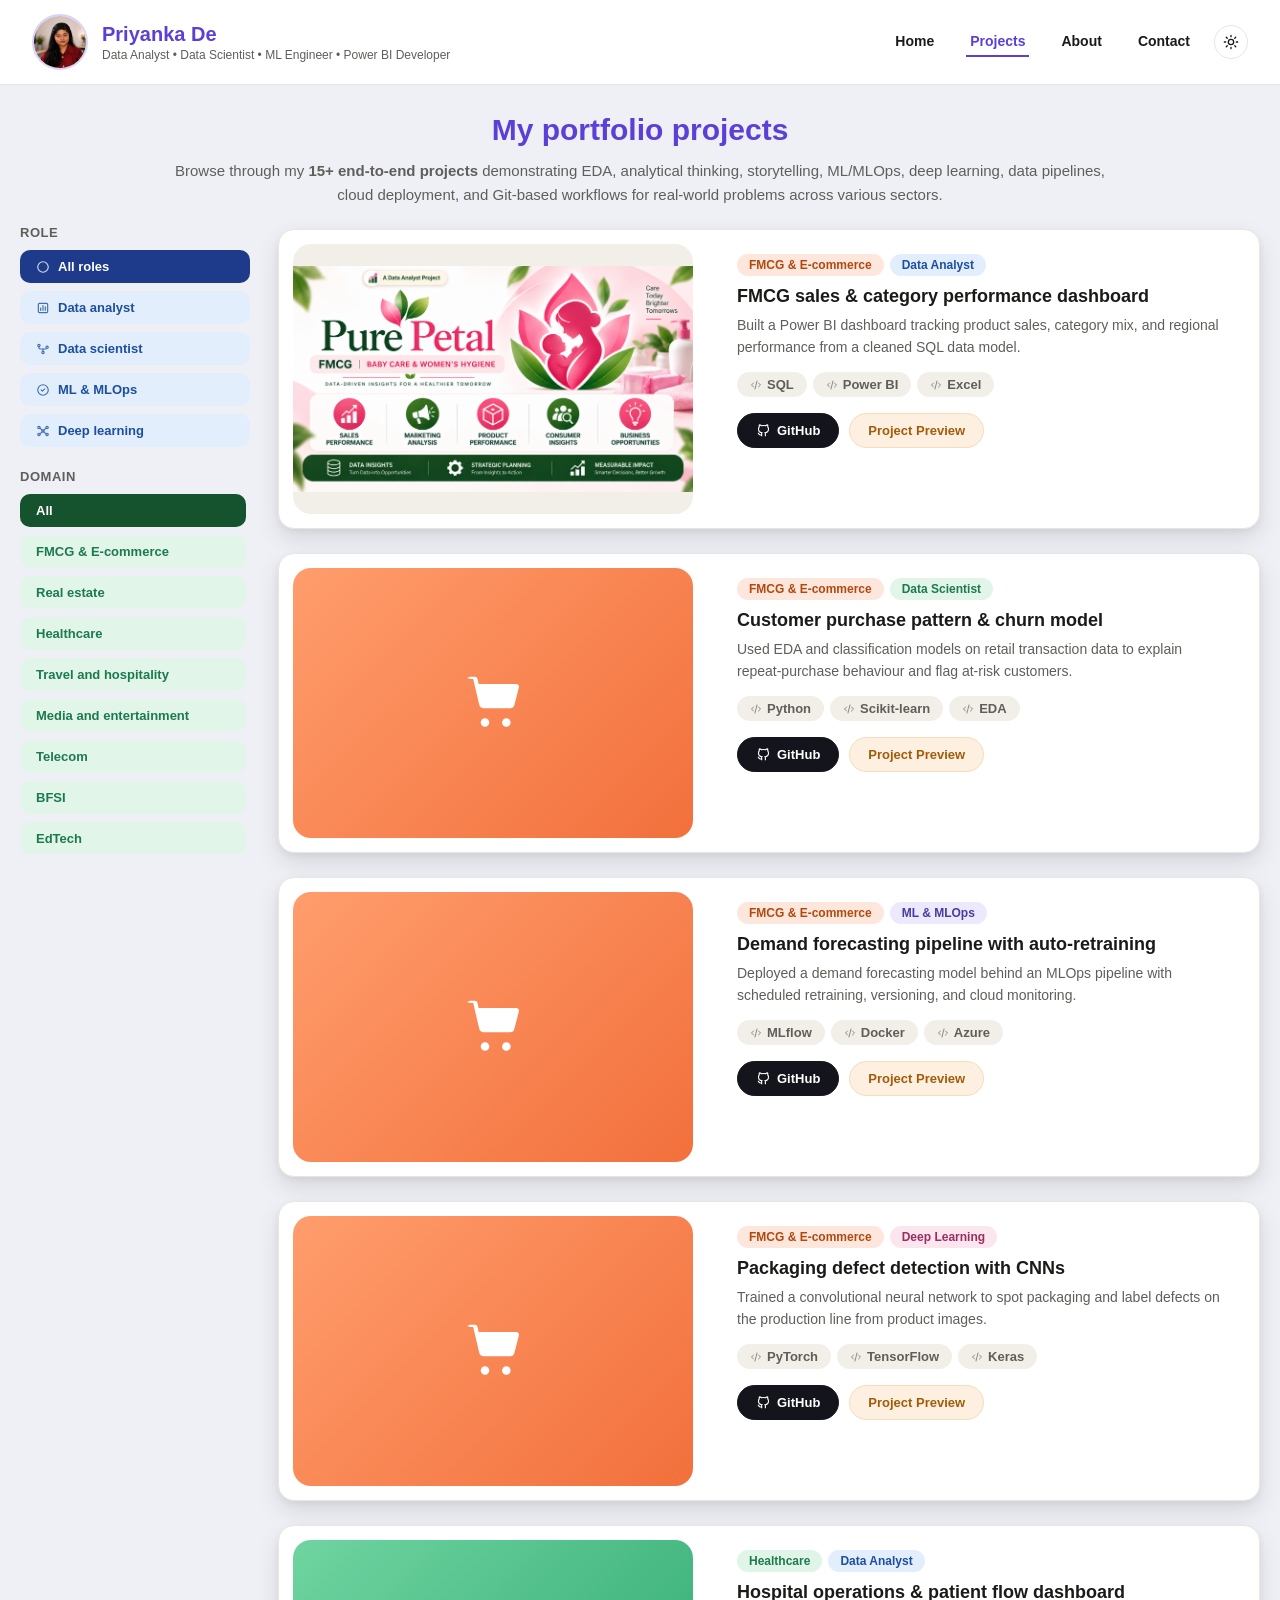
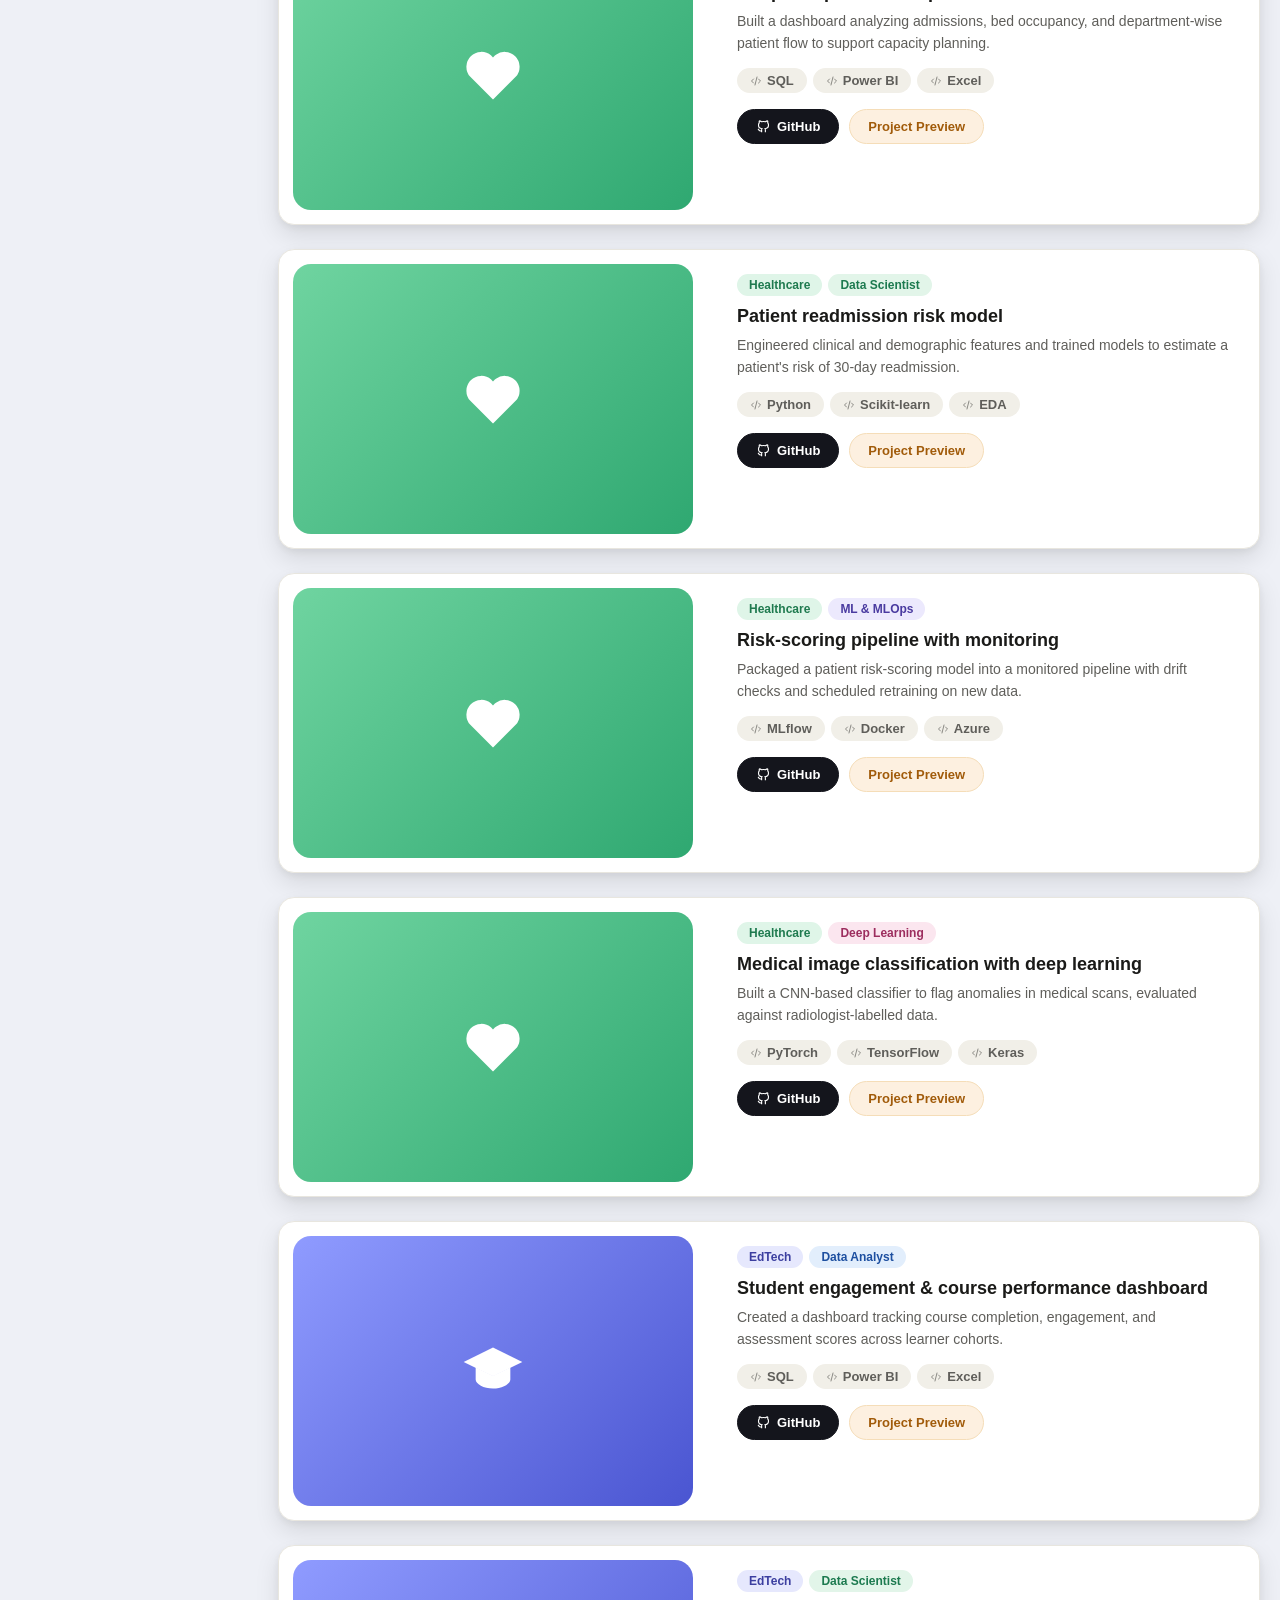
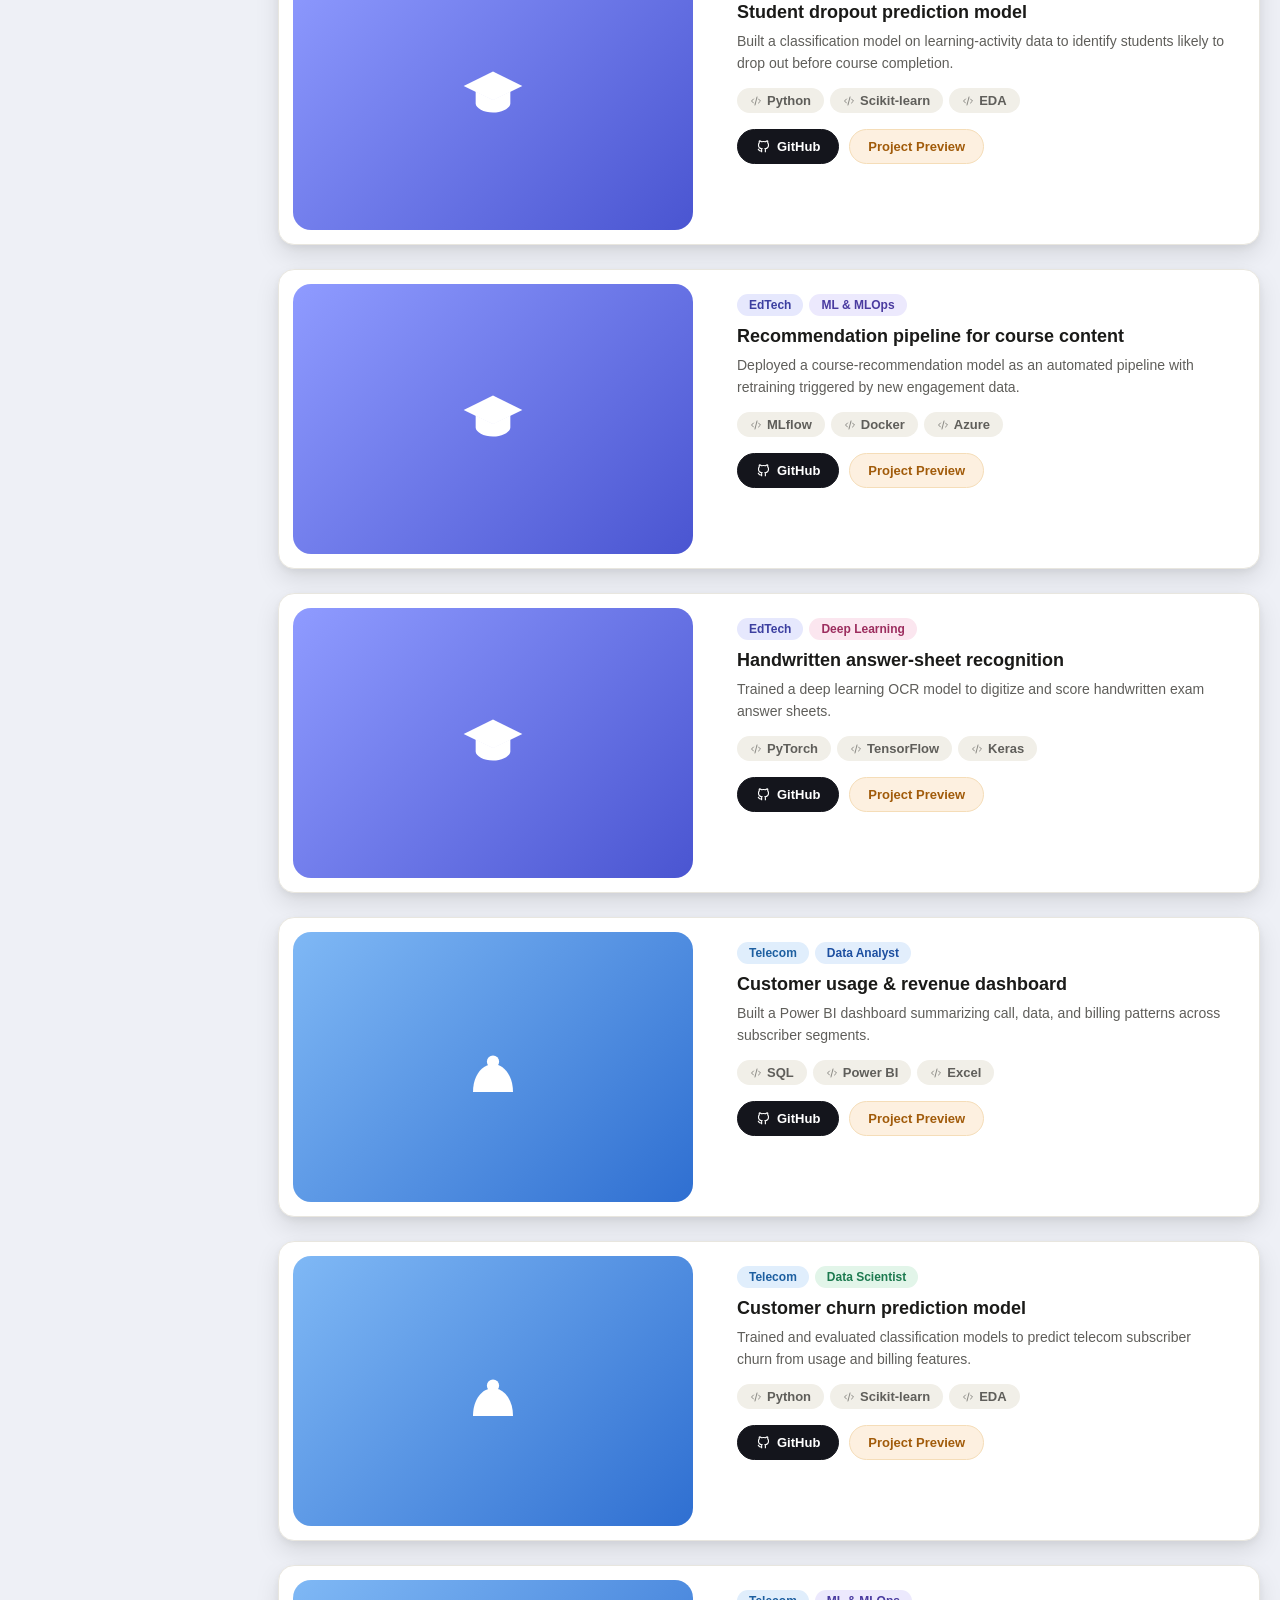
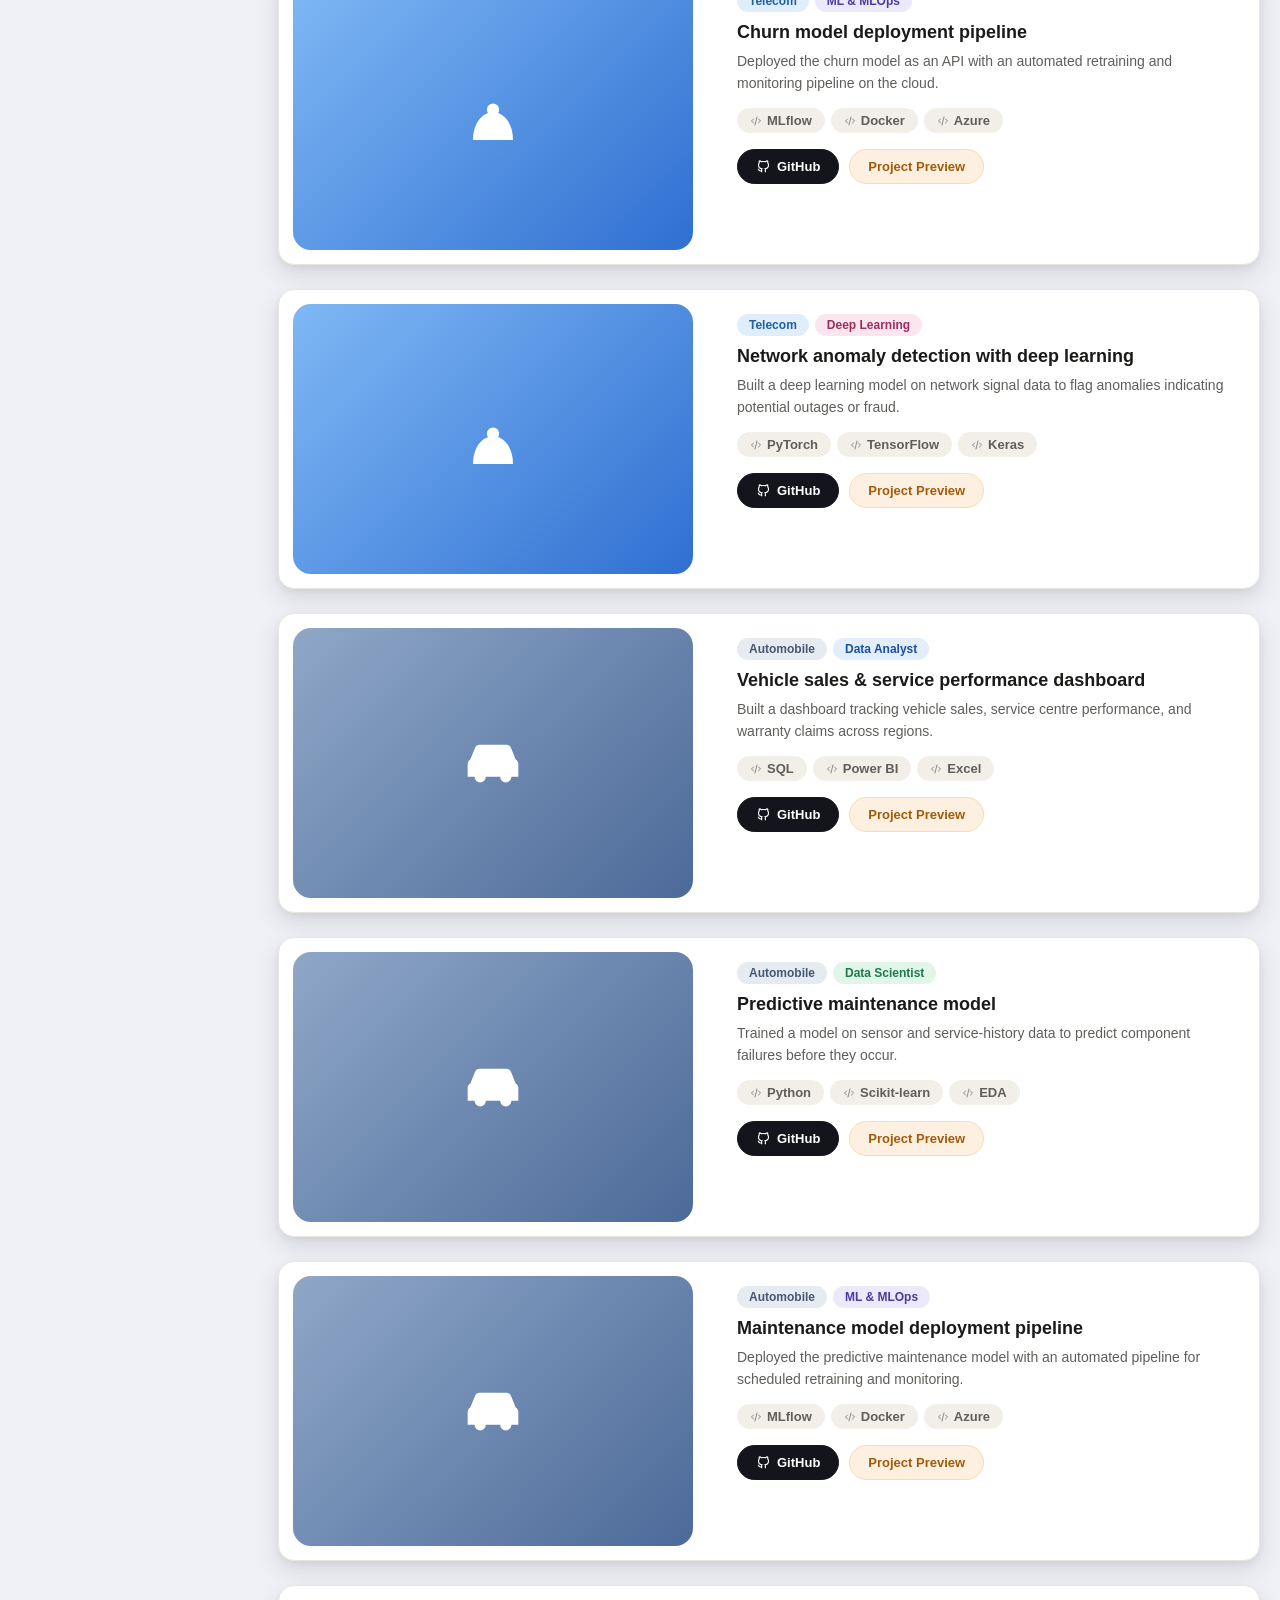
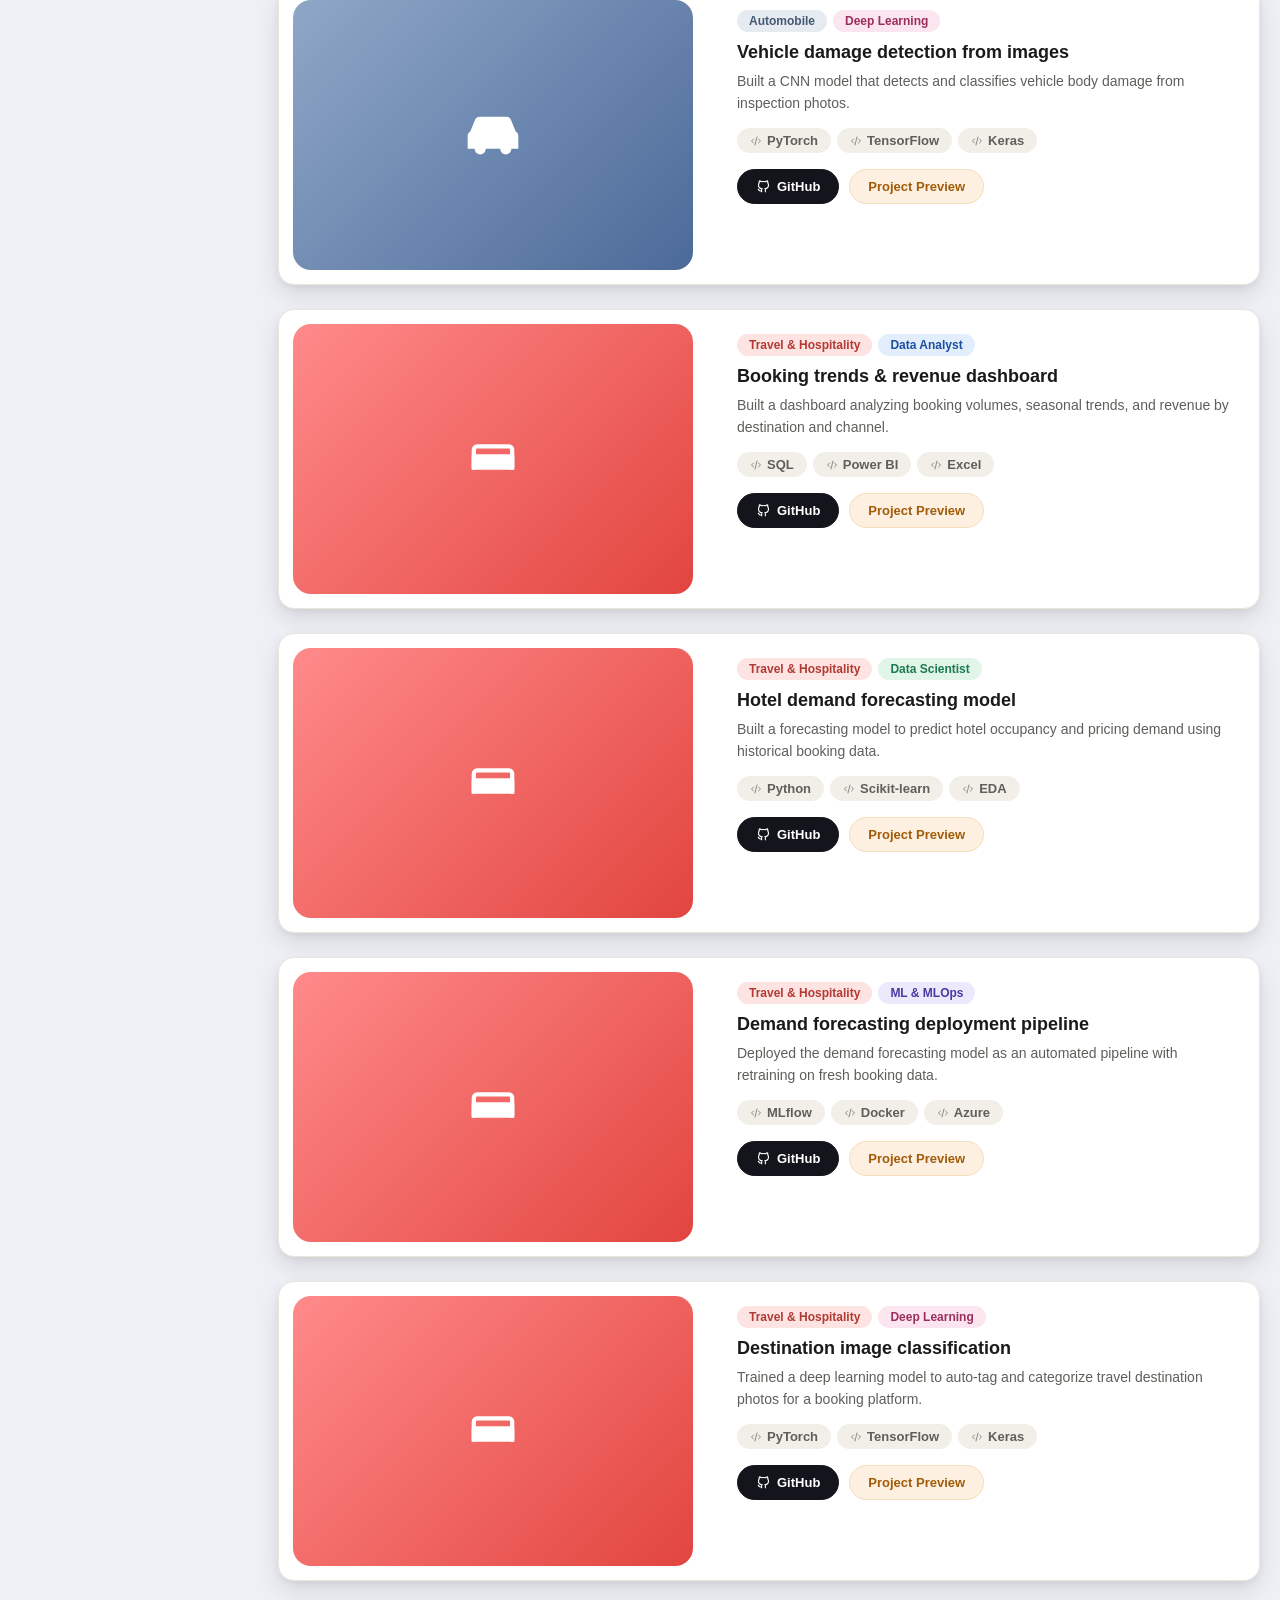
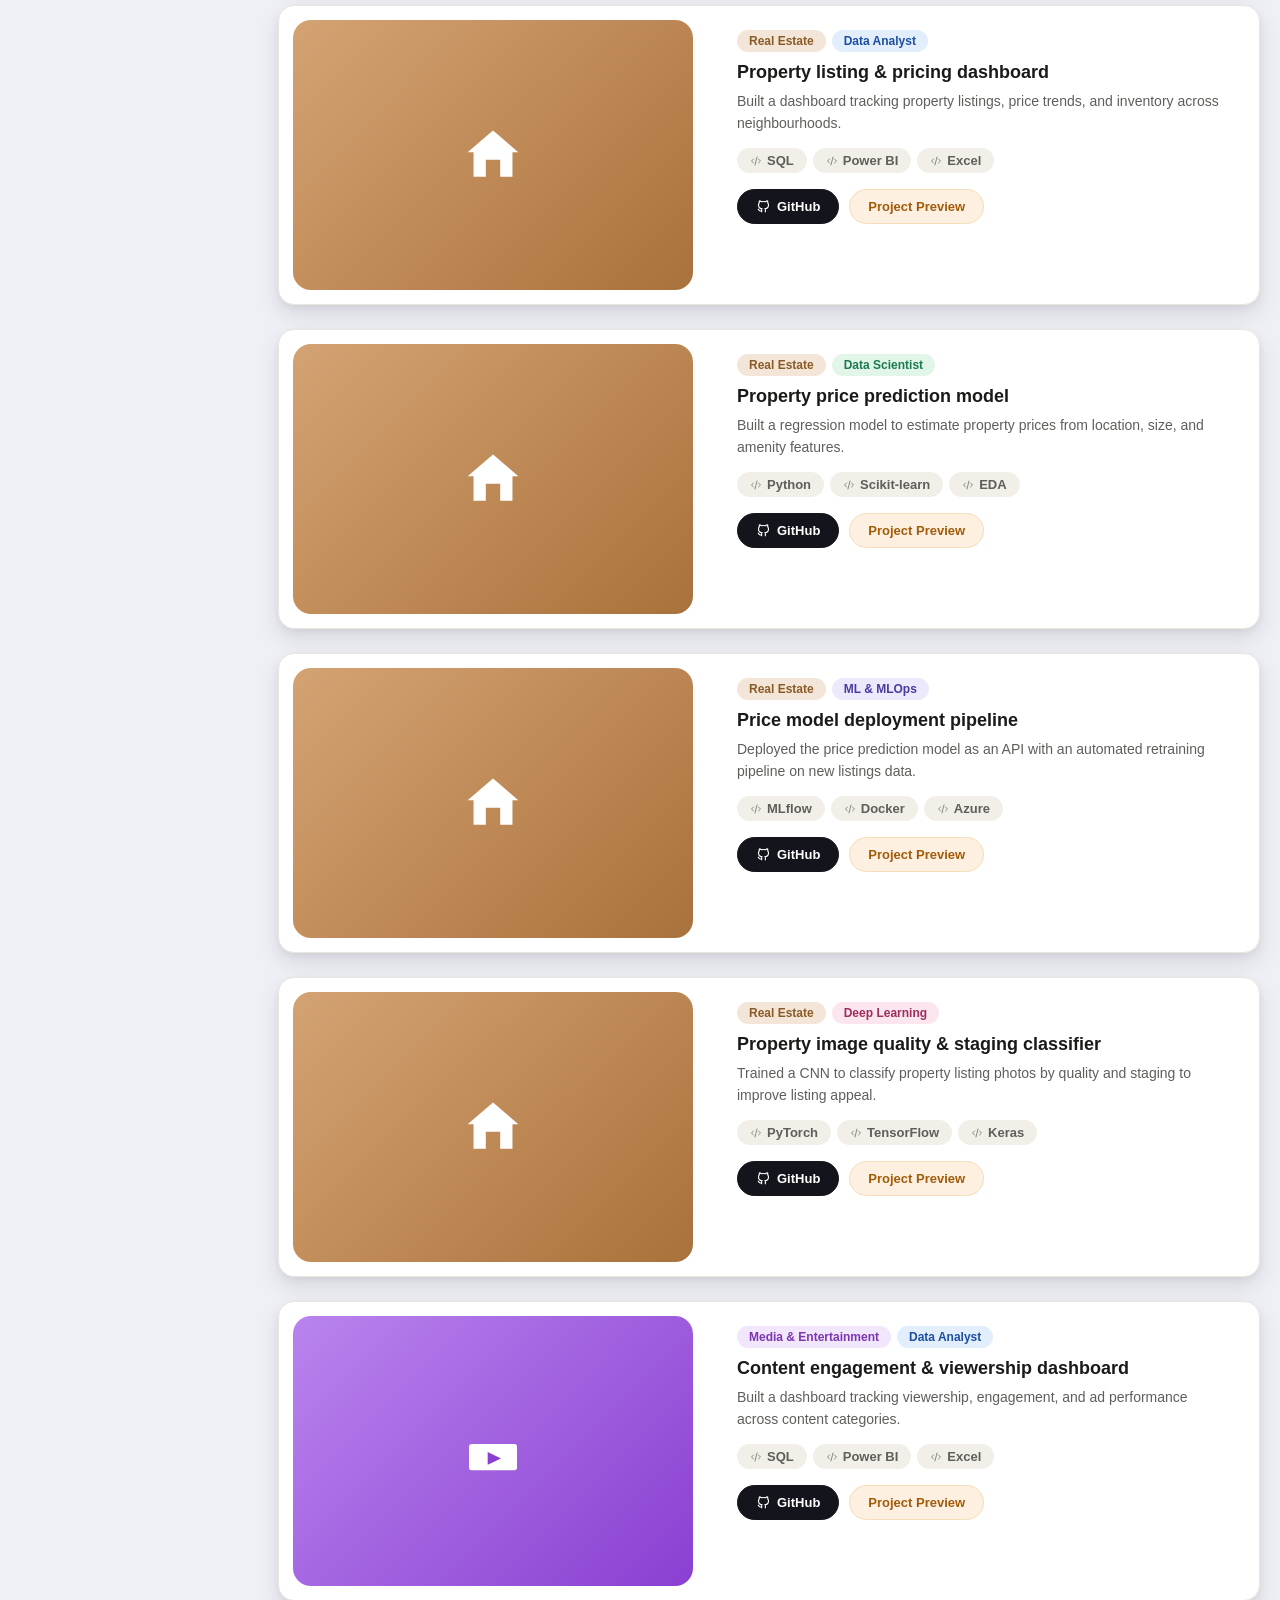
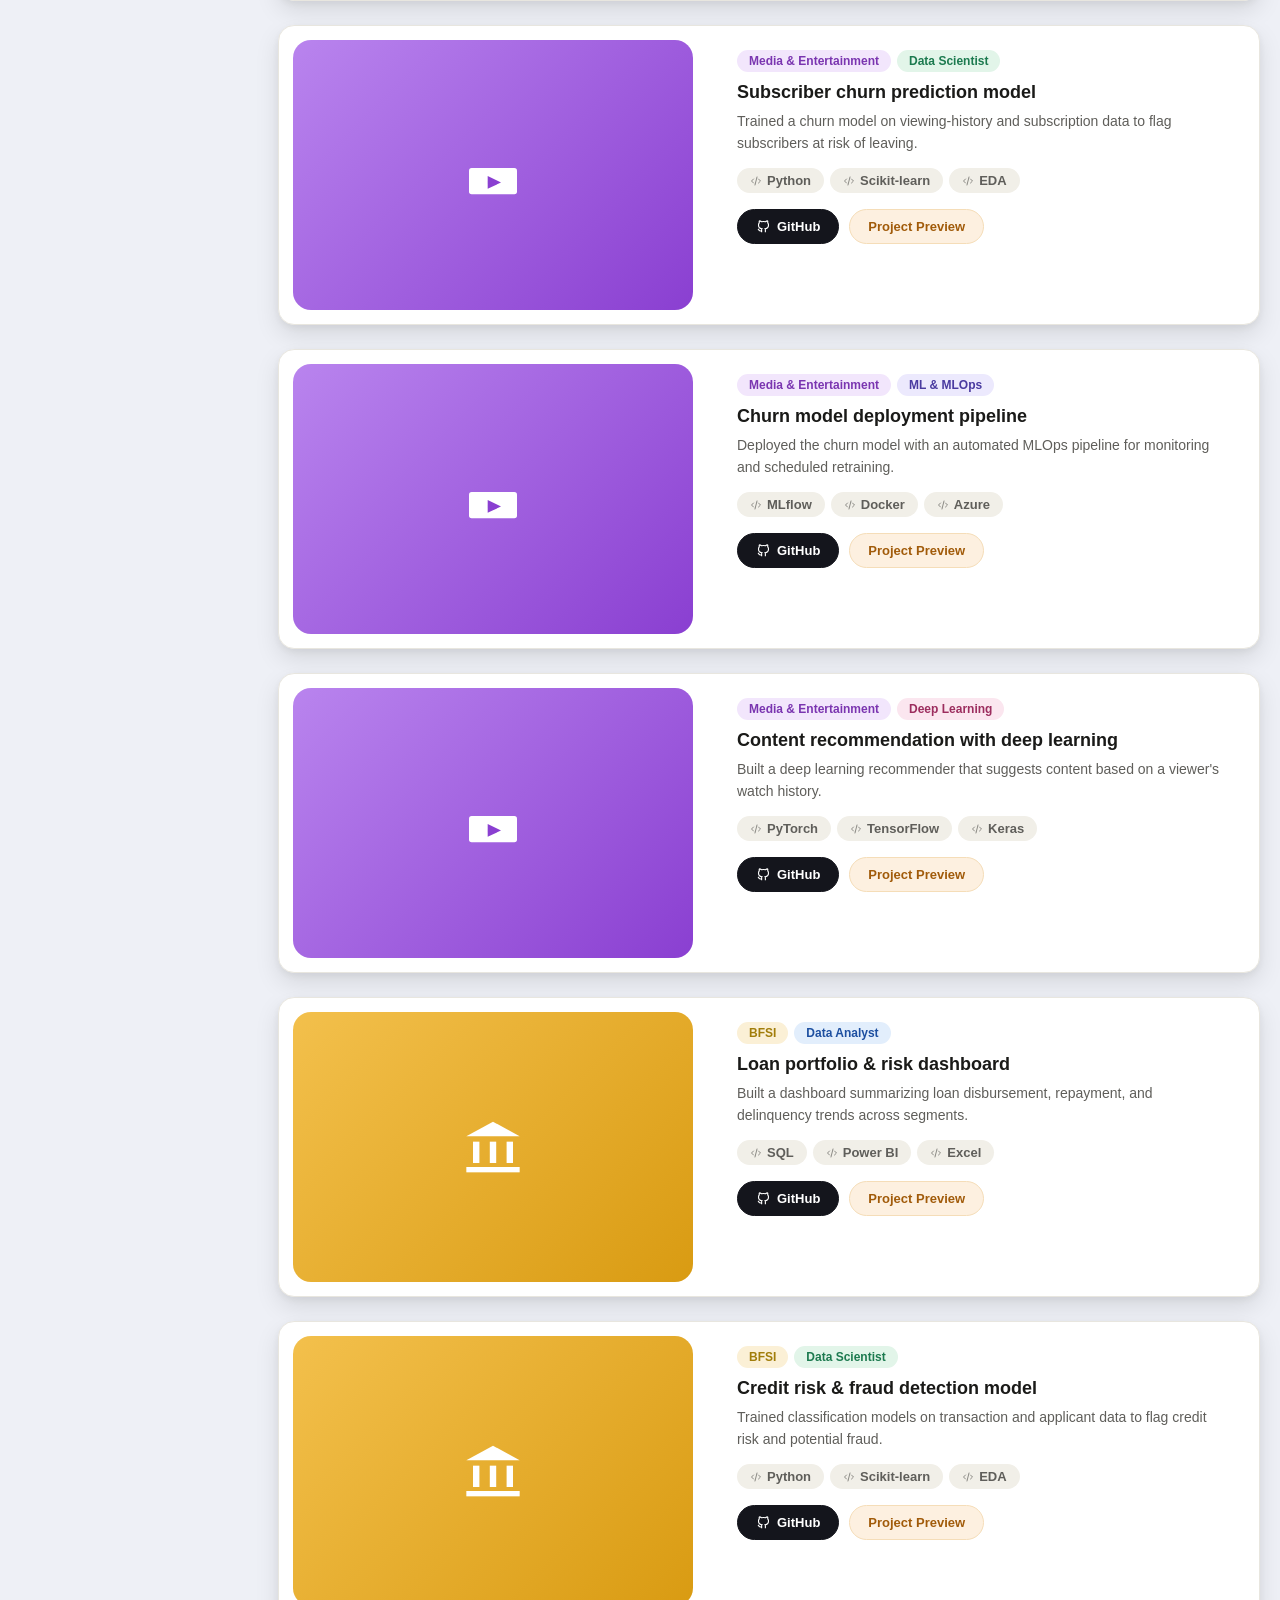
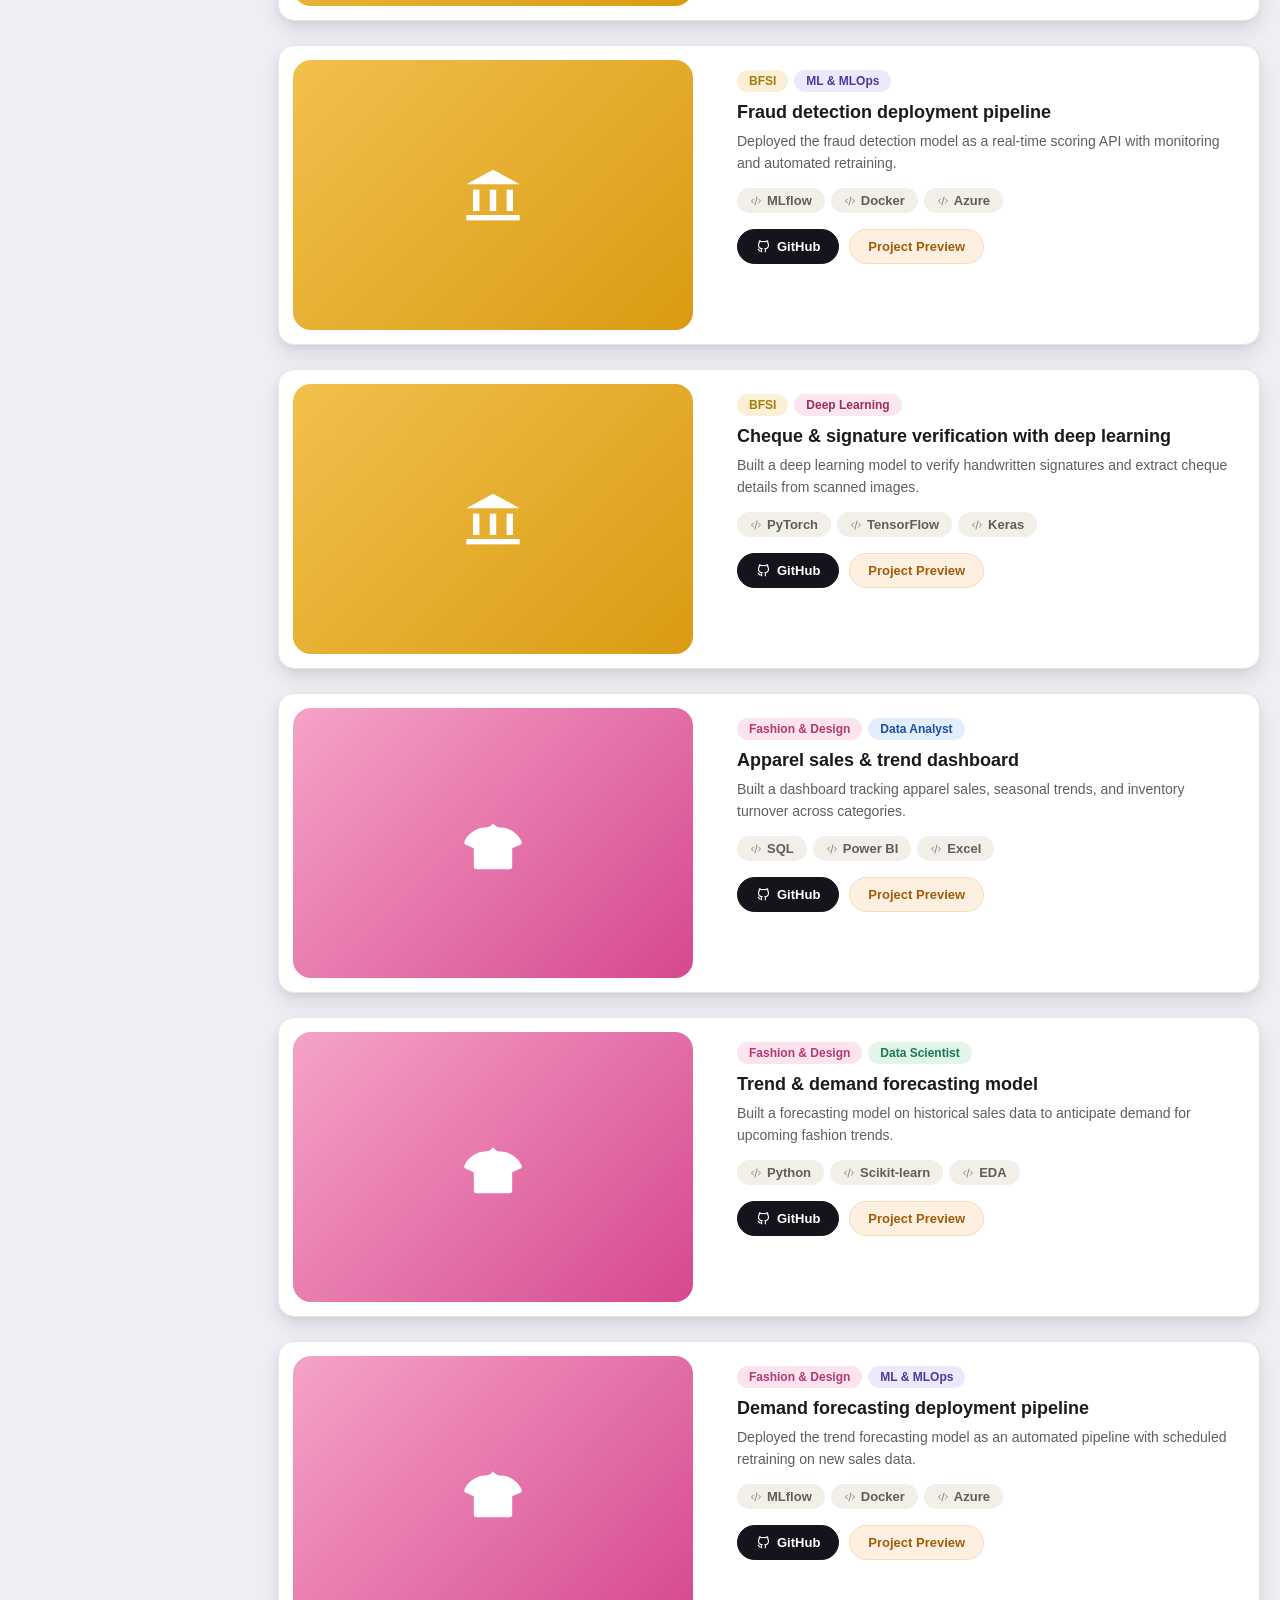
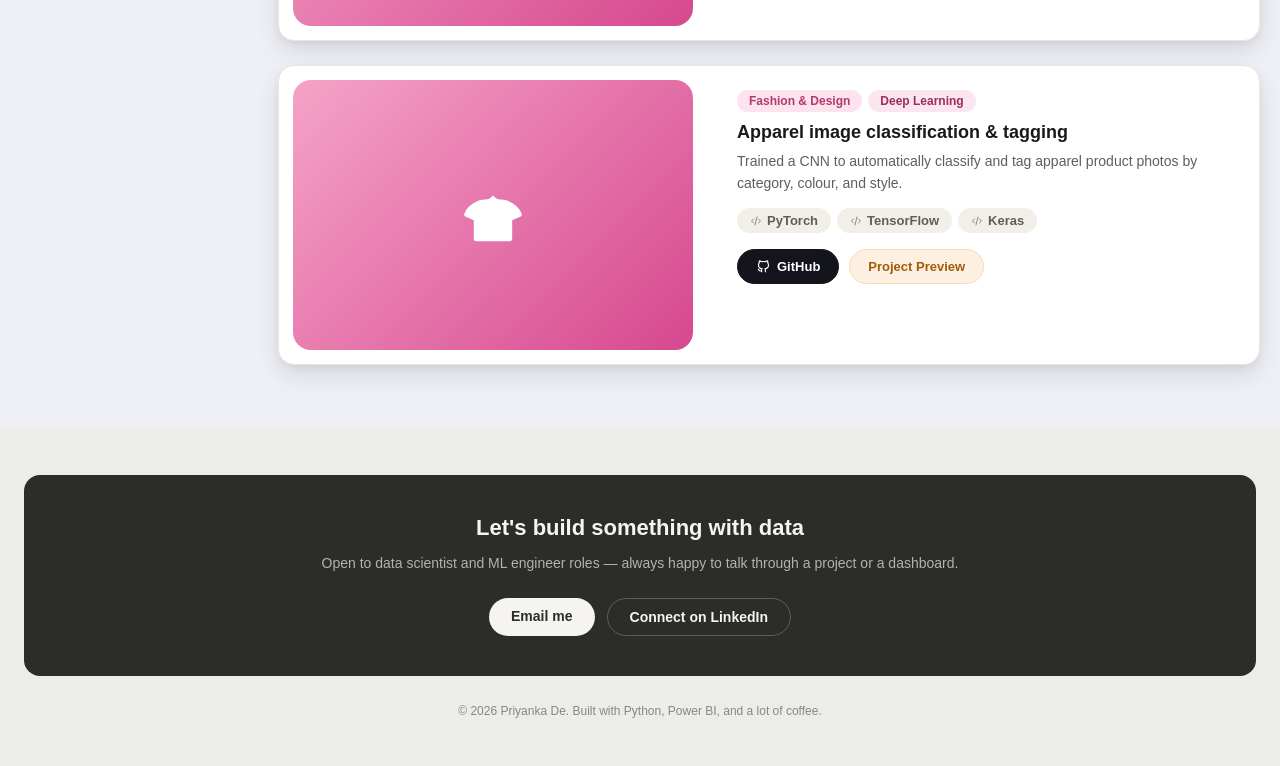
==== commit 07148295: "Update 1234.html" ====
--- a/1234.html
+++ b/1234.html
@@ -341,11 +341,12 @@
 }
  
   .project-image img {
-    width: 100%;
-    height: 100%;
-    object-fit: cover;
-    border-radius: 18px;
-  }
+  width: 100%;
+  height: 100%;
+  object-fit: contain;
+  border-radius: 18px;
+  display: block;
+}
  
   .project-content {
     flex: 1;
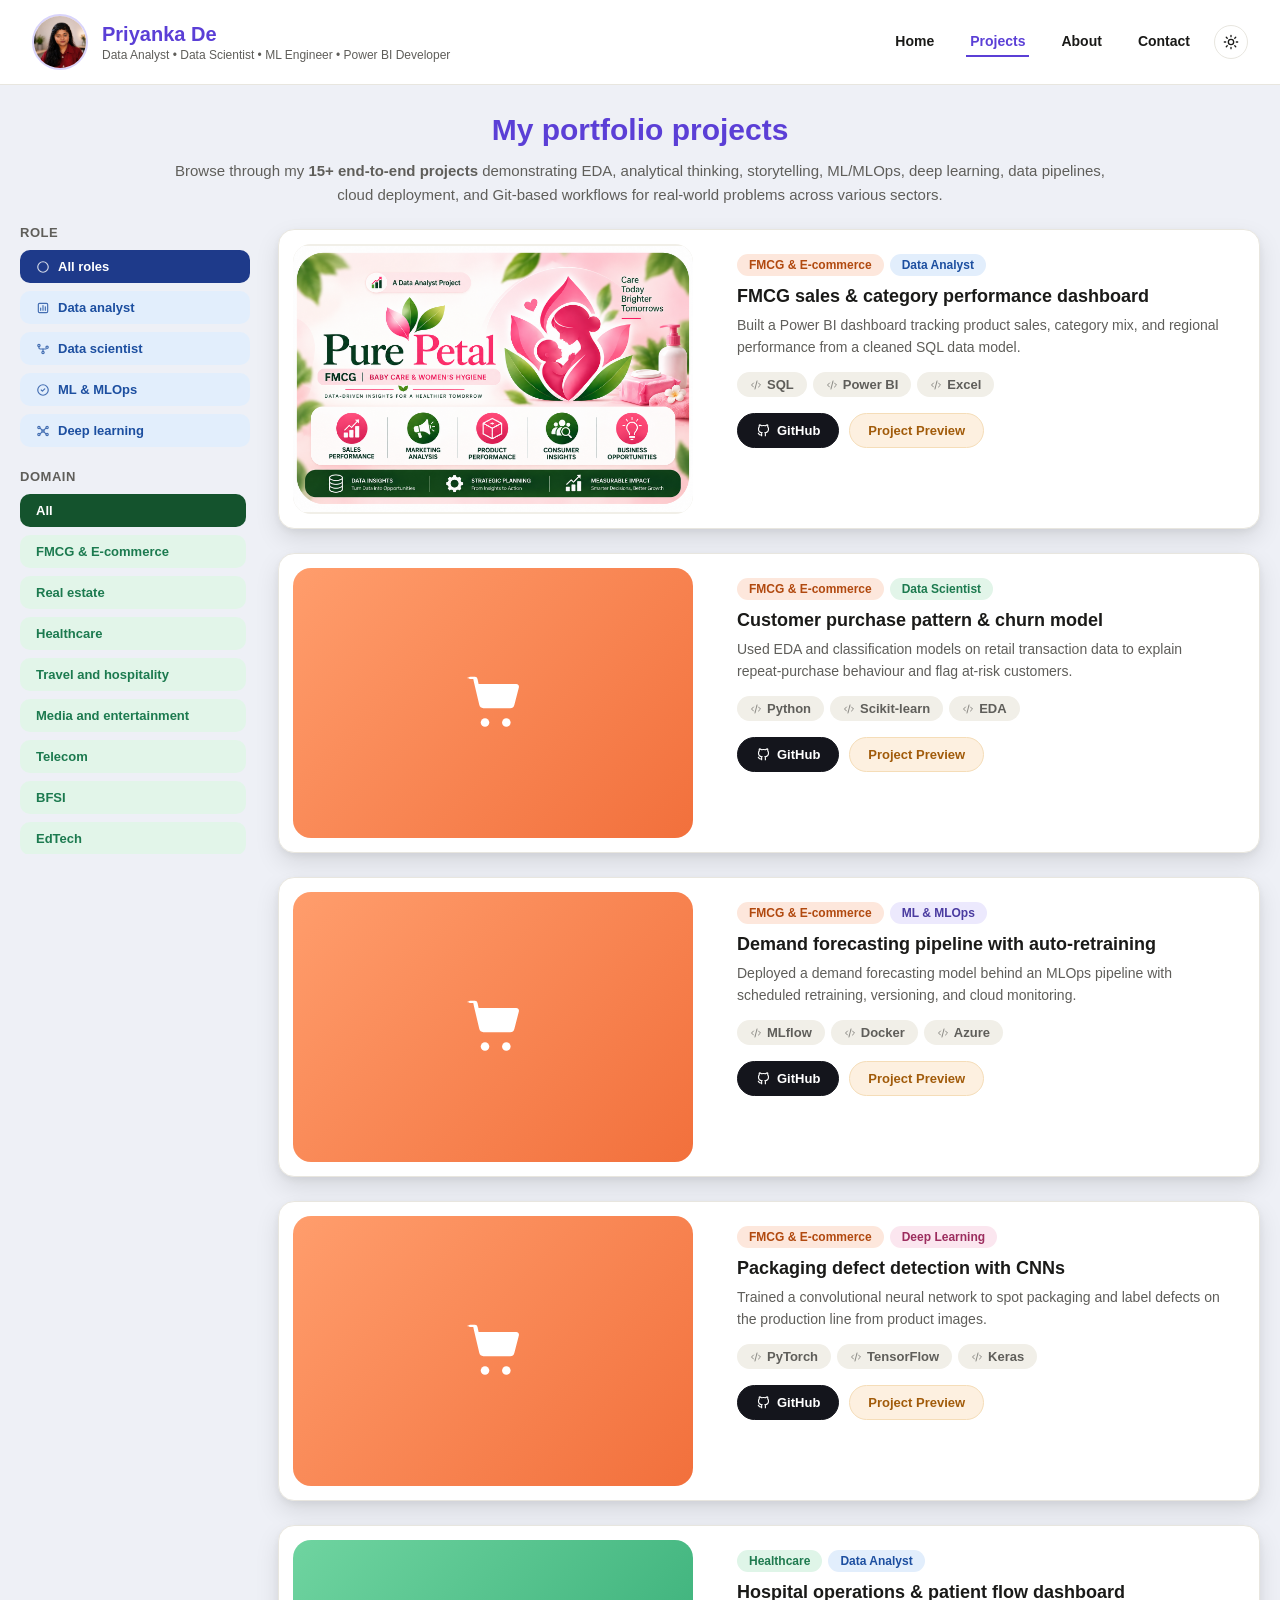
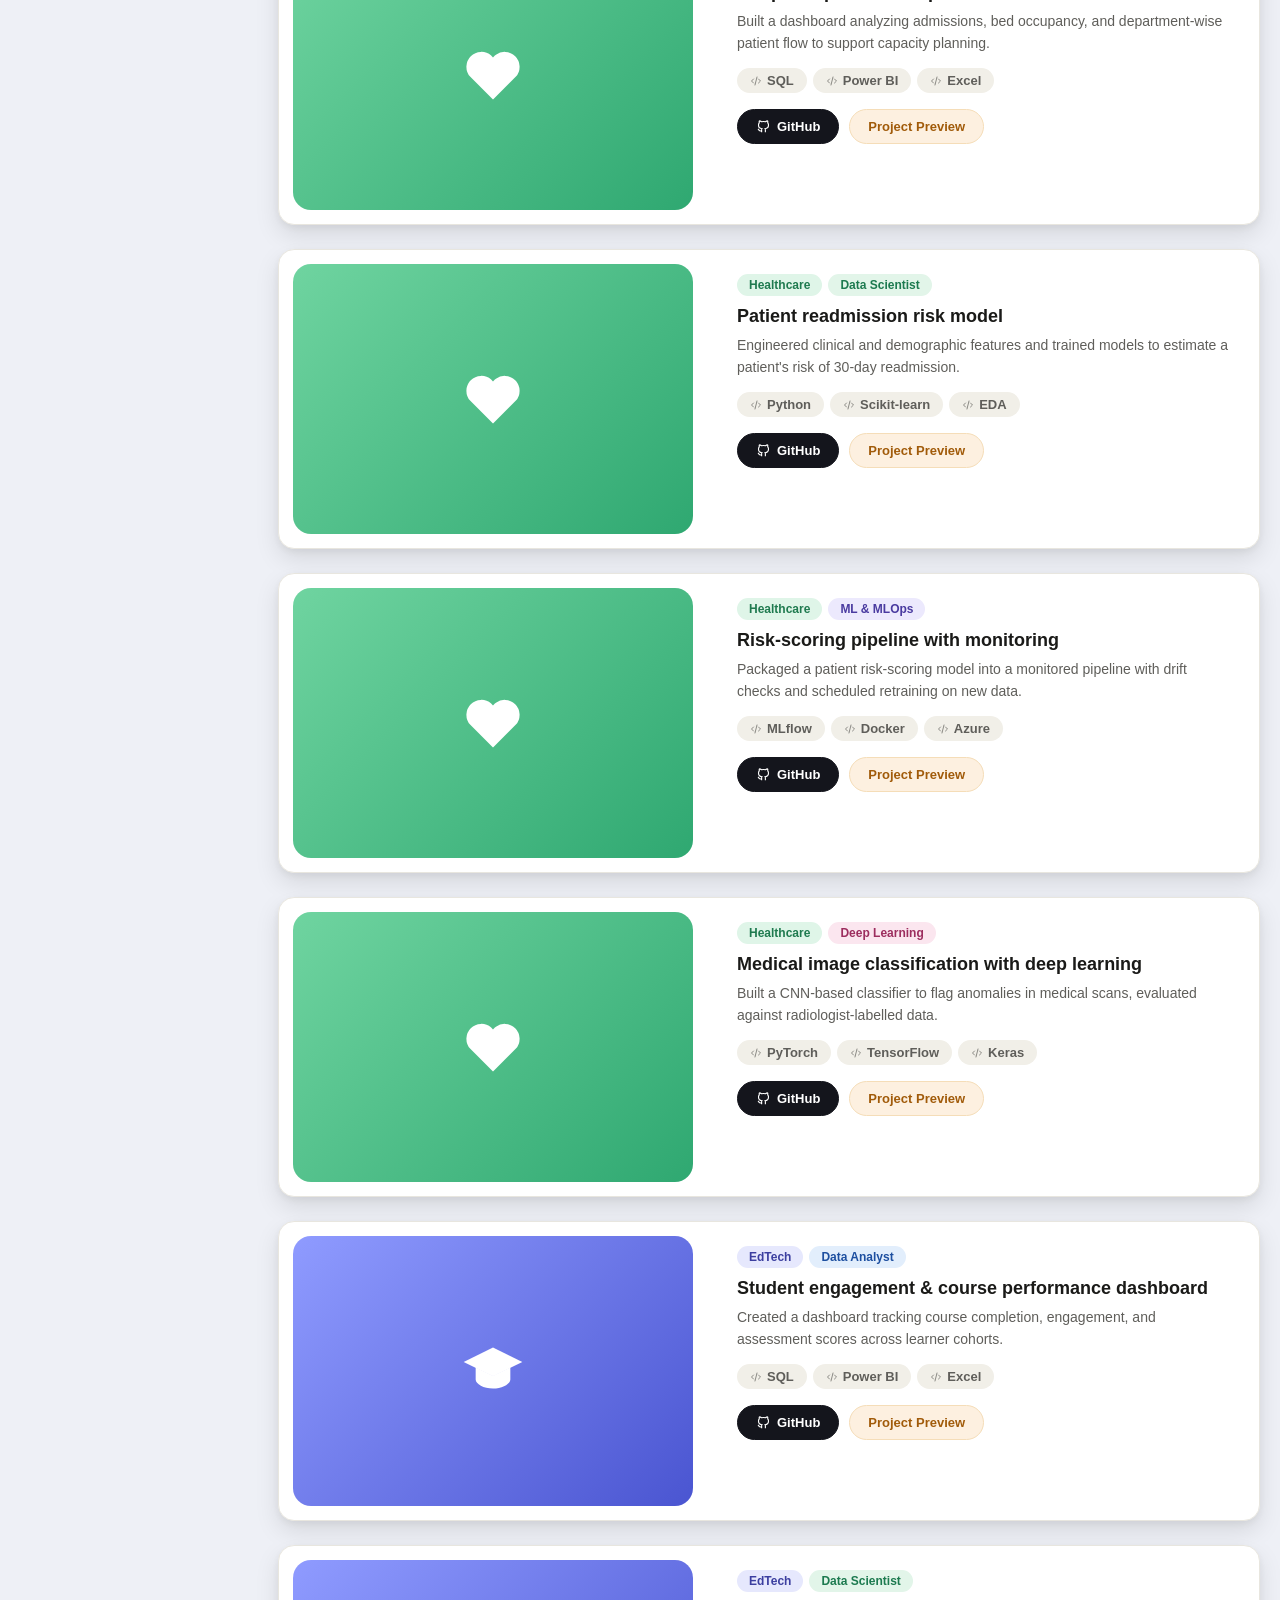
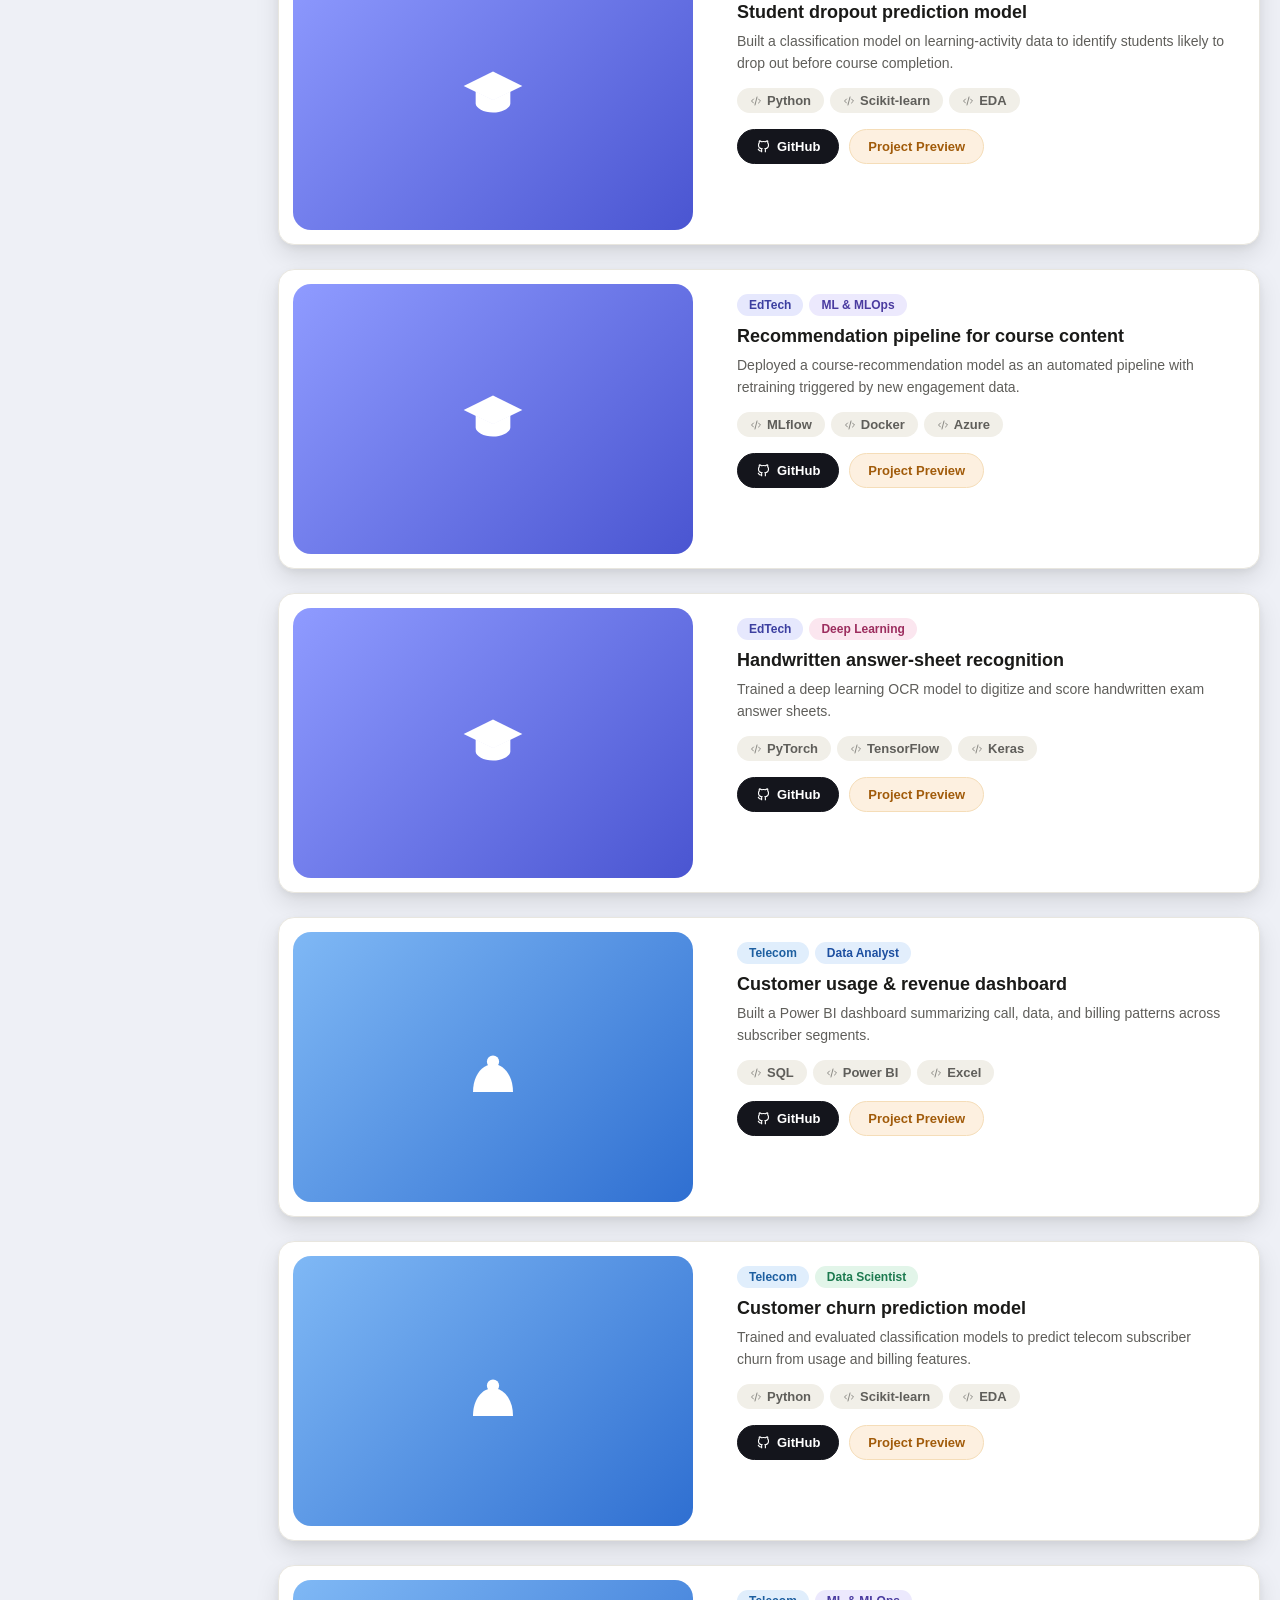
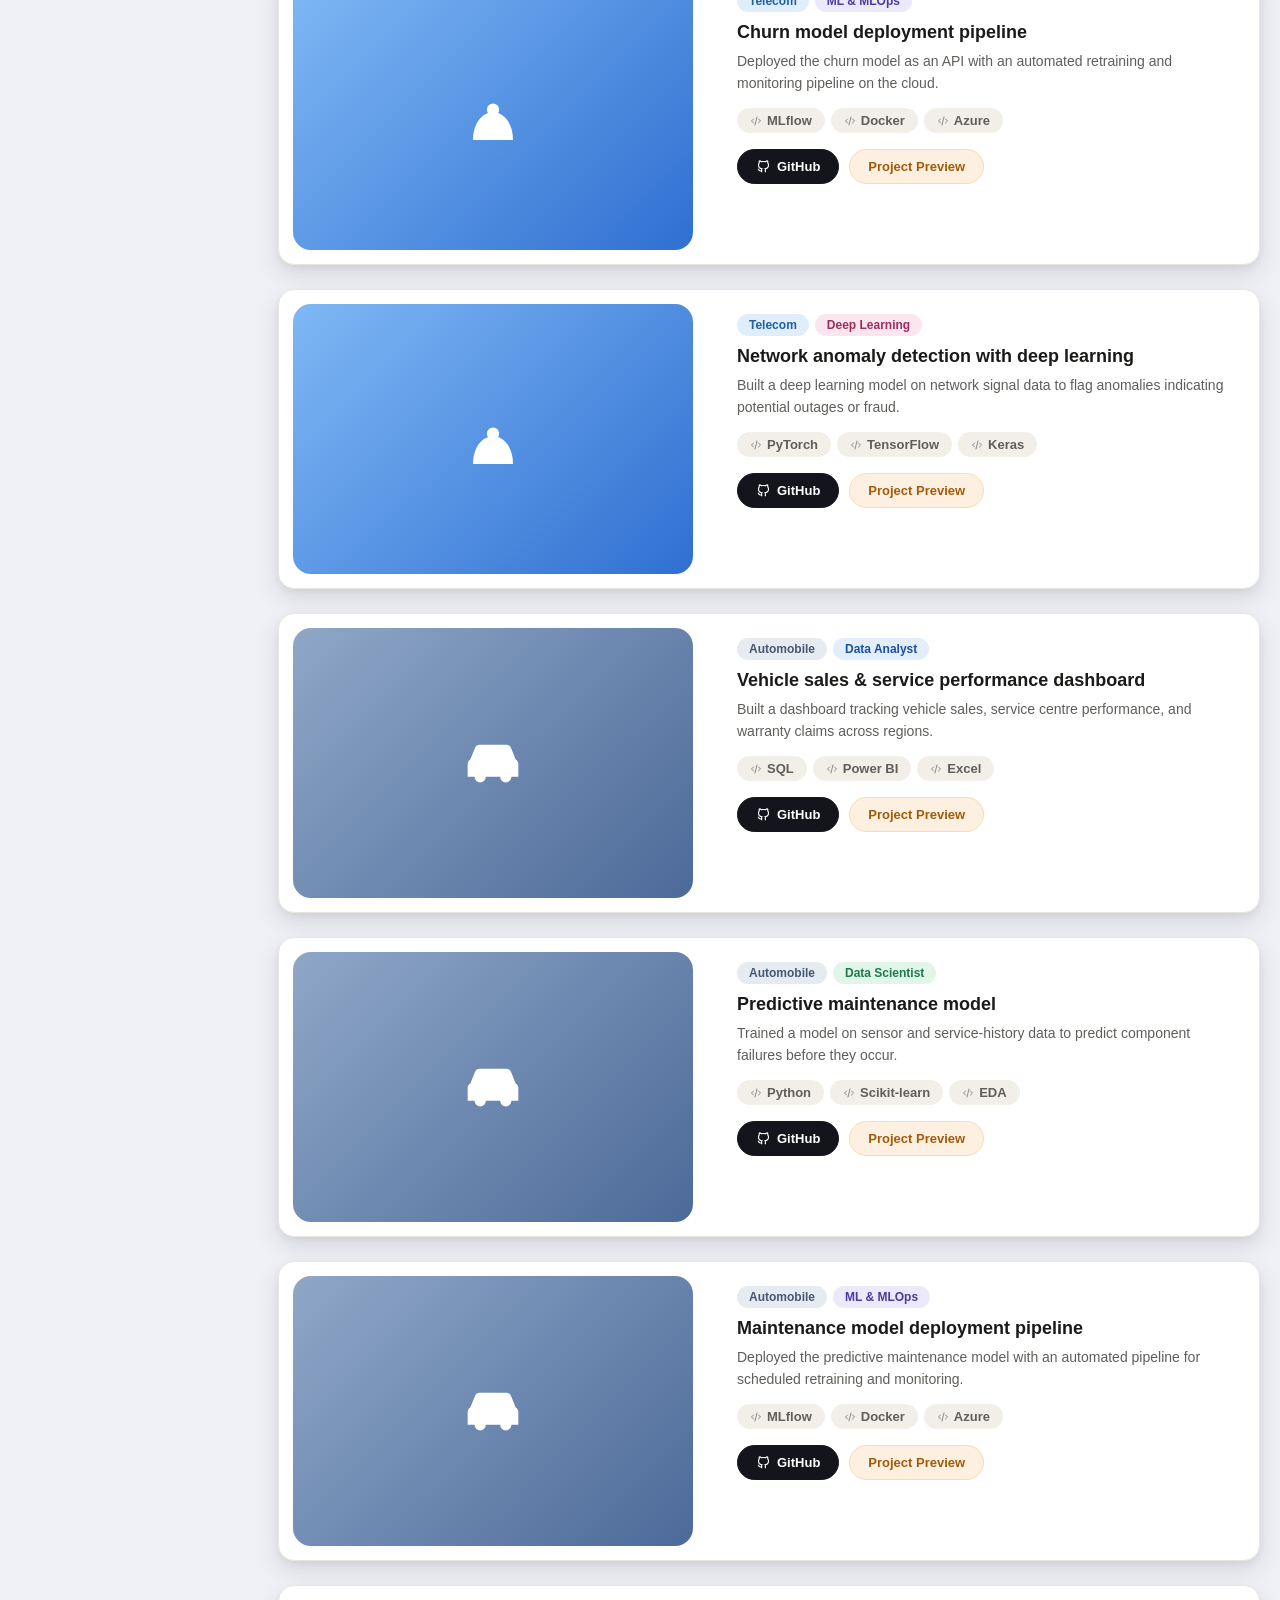
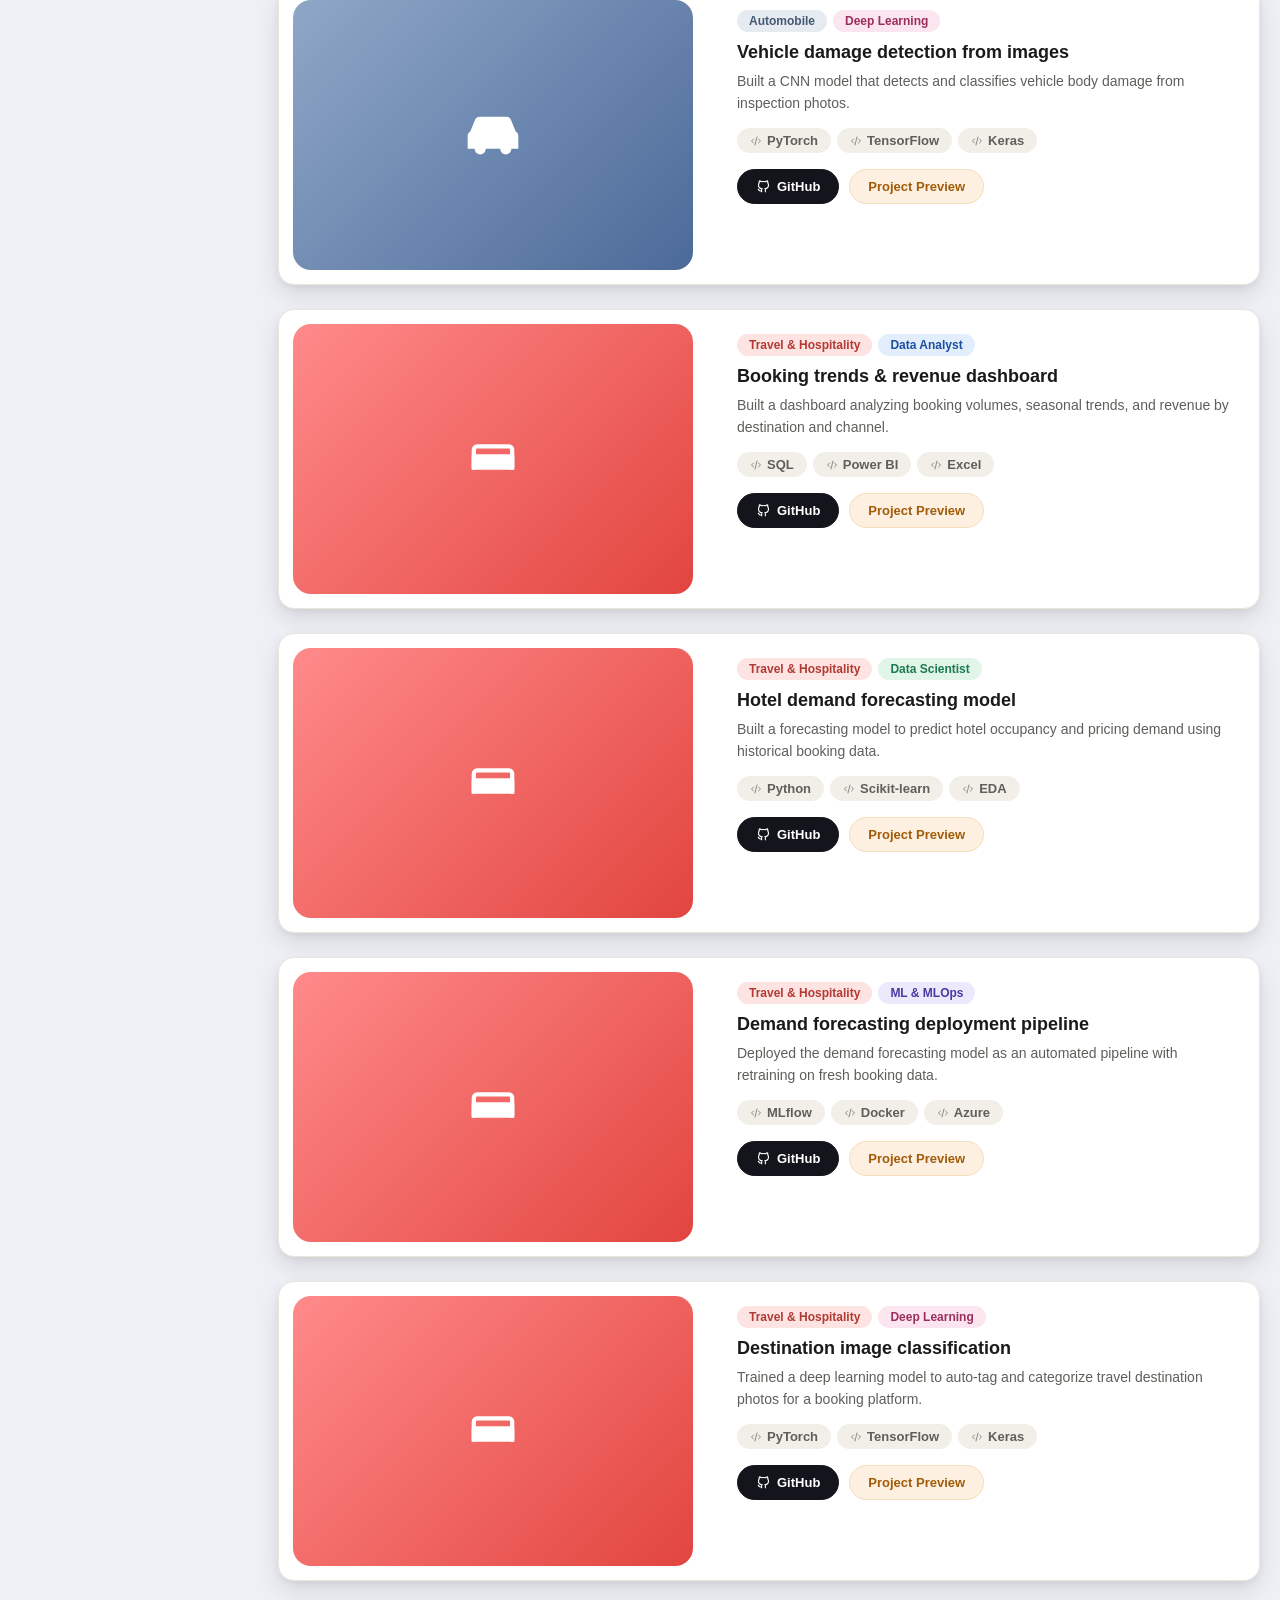
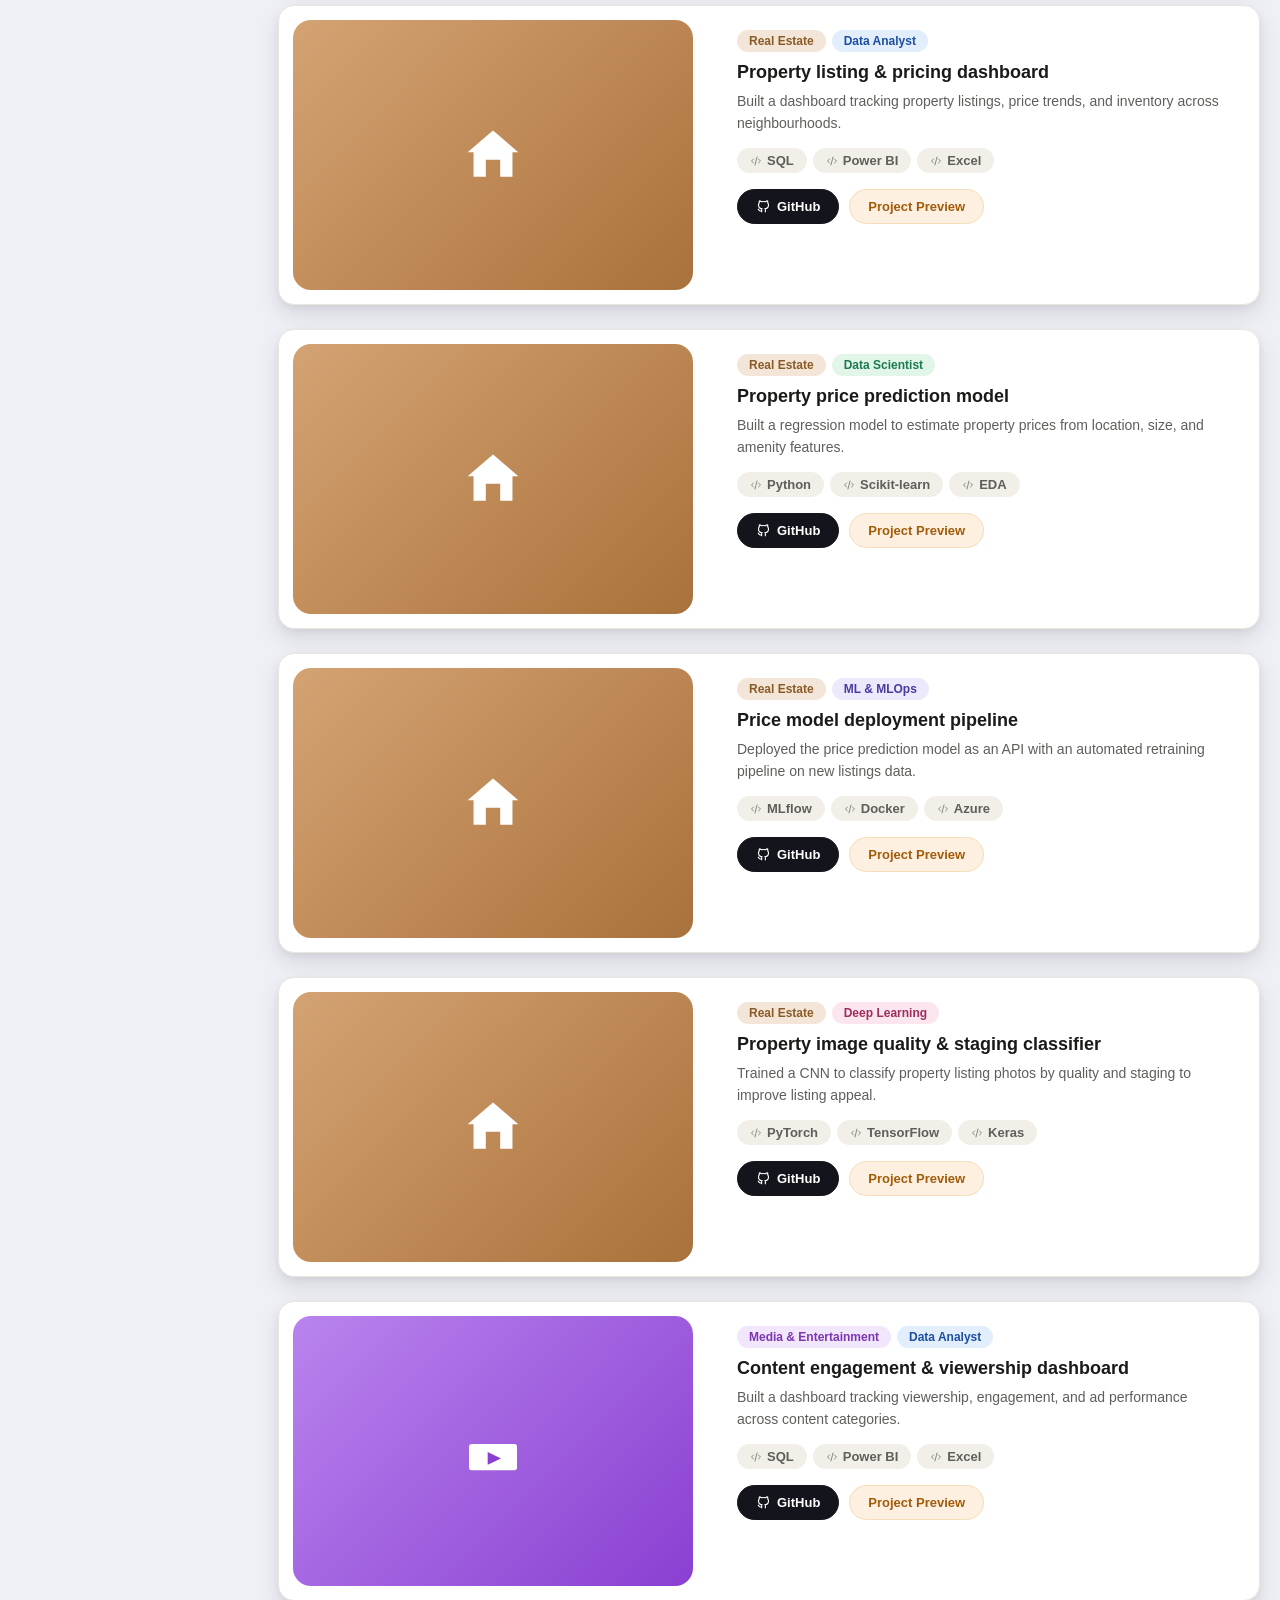
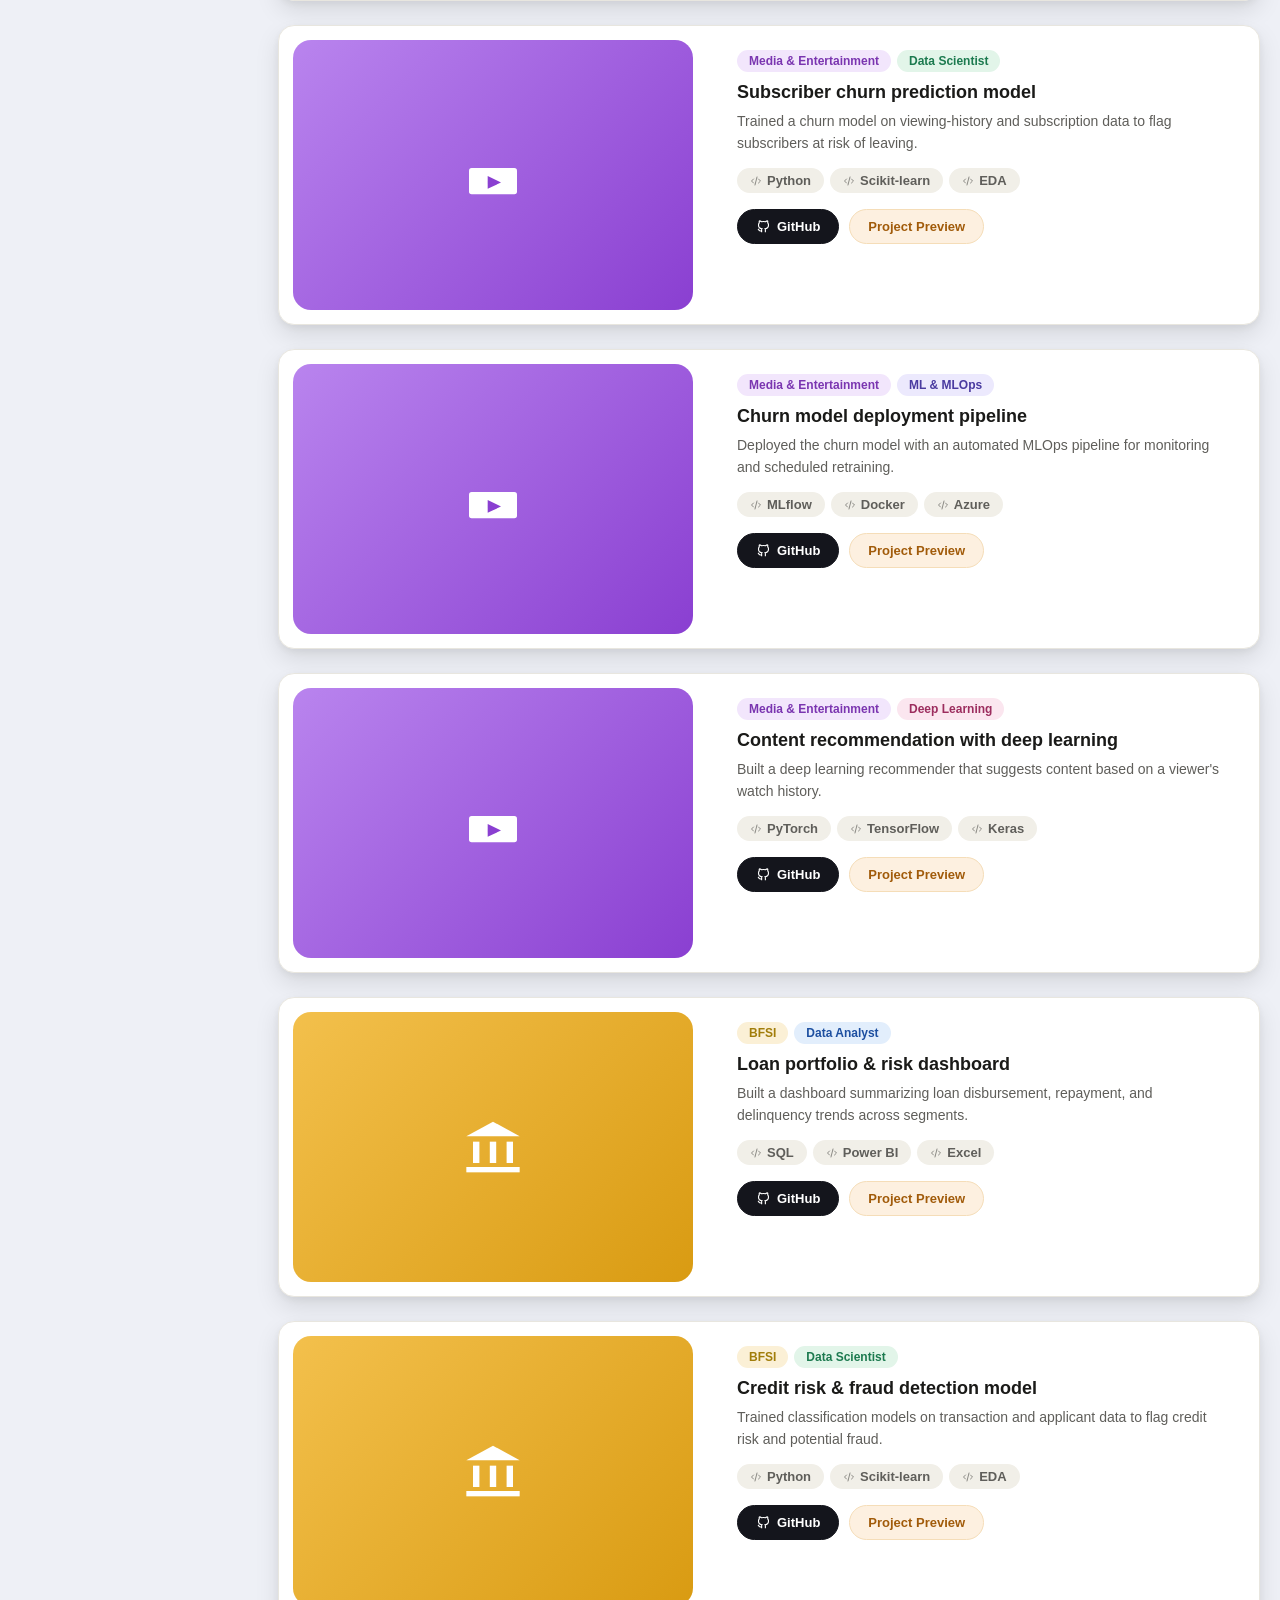
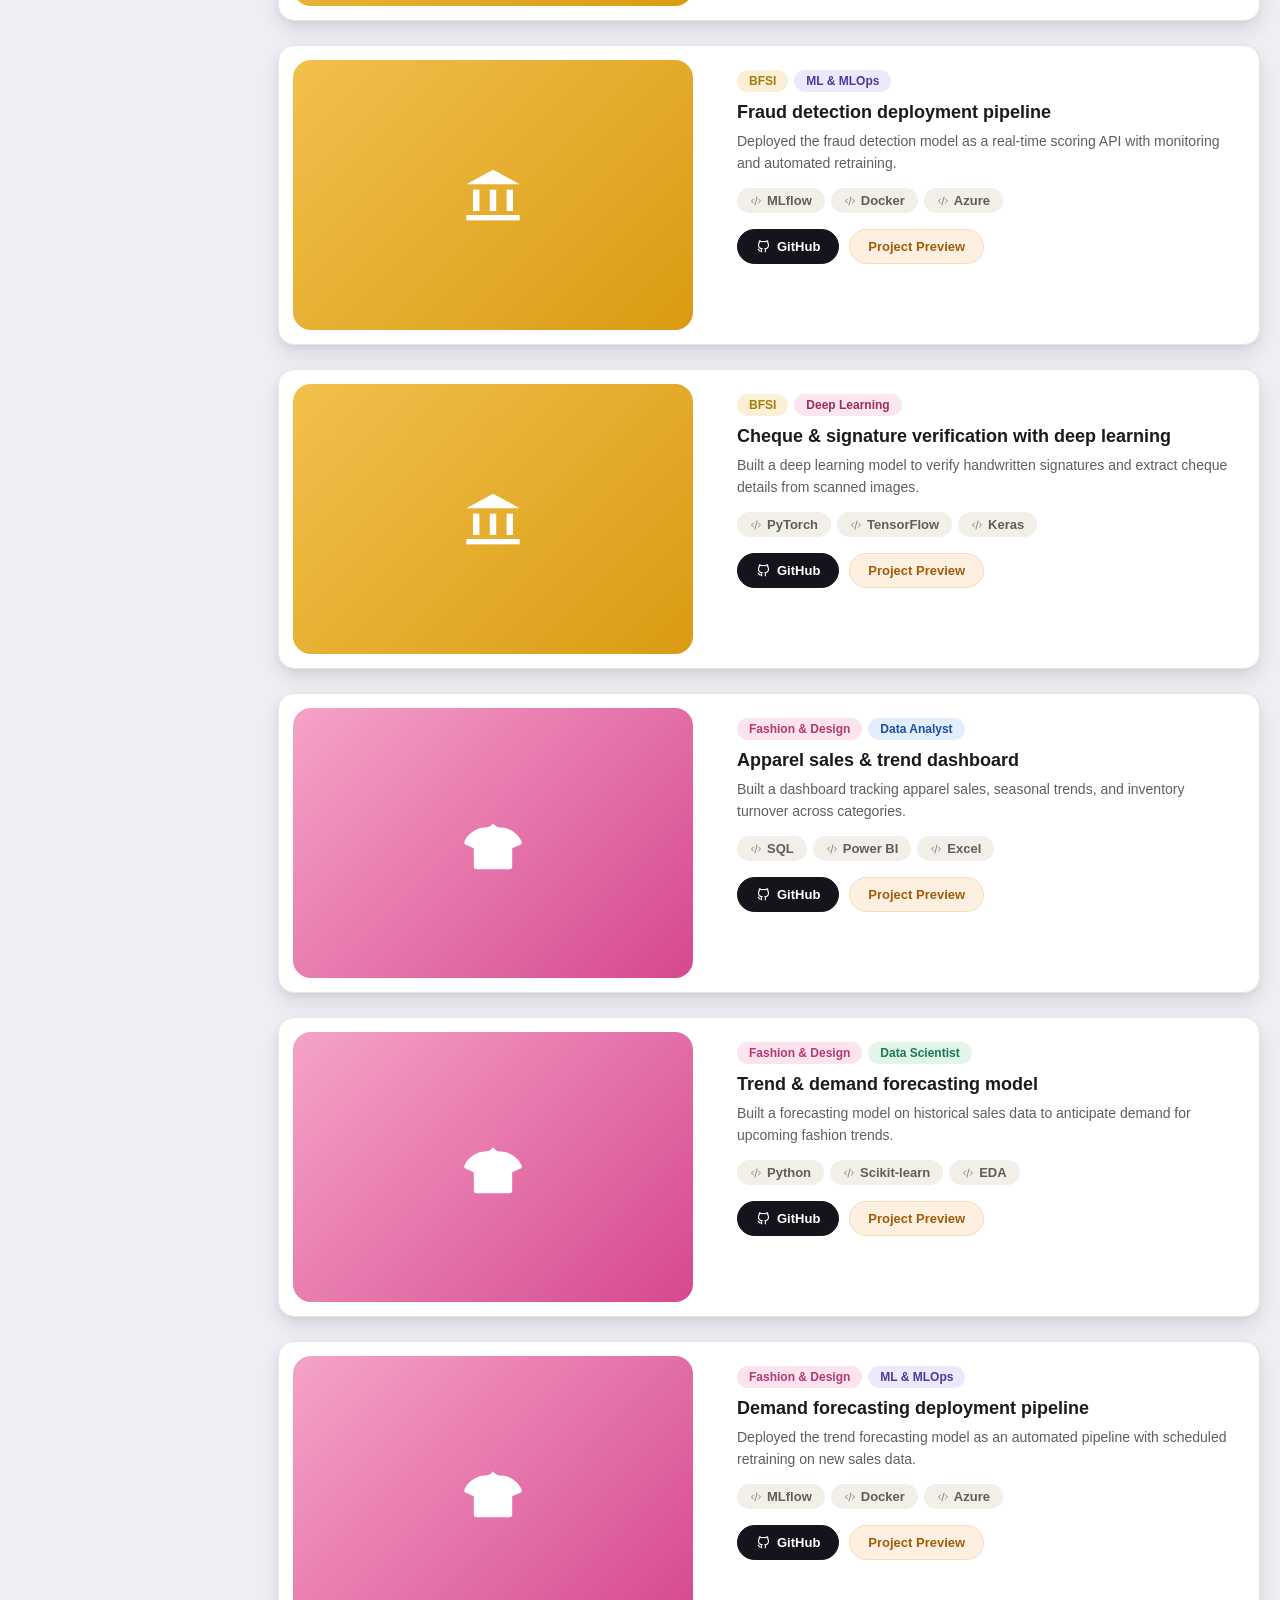
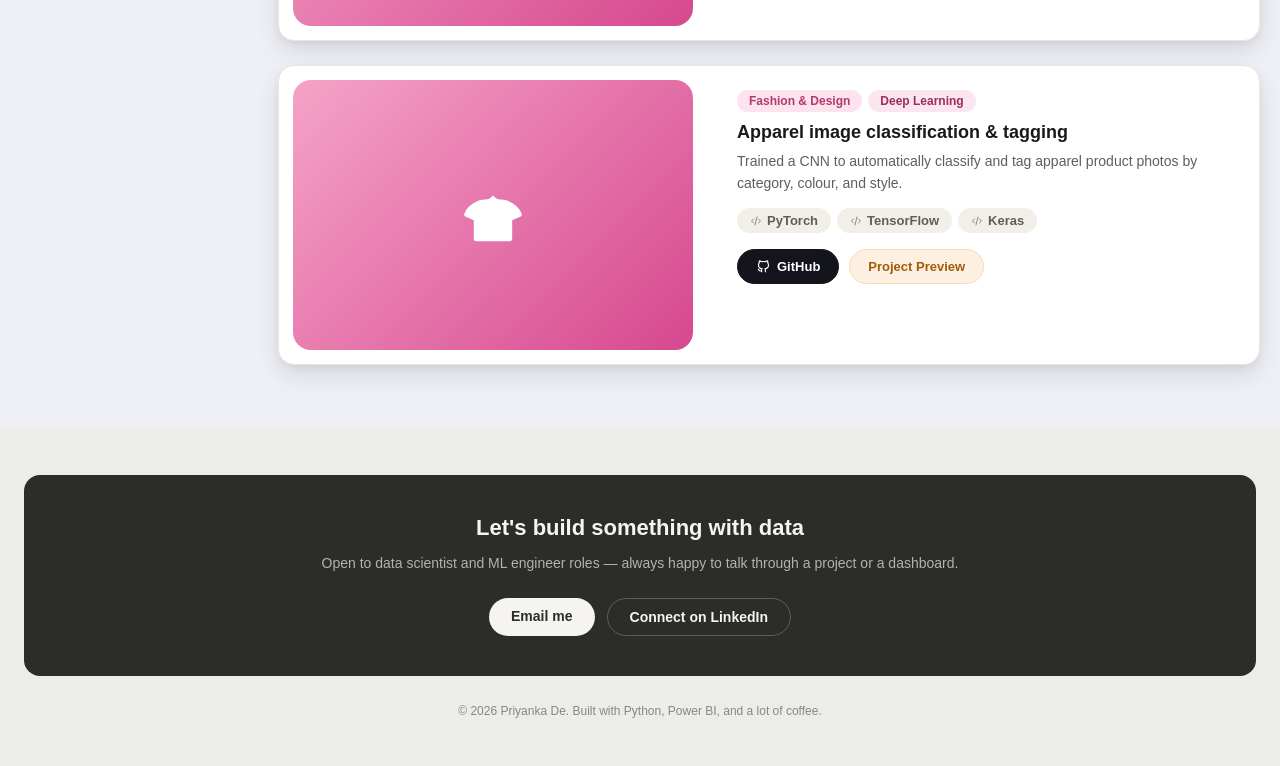
==== commit d1698243: "Update 1234.html" ====
--- a/1234.html
+++ b/1234.html
@@ -1030,7 +1030,7 @@
       <div class="project-list" id="project-list">
     <div class="project-card" data-domain="fmcg" data-role="analyst">
       <div class="project-image">
-                <img src="images/fmcg3.png" alt="FMCG market and product performance with sales optimization analysis">
+                <img src="images/f3.png" alt="FMCG market and product performance with sales optimization analysis">
         <!-- <svg width="64" height="64" viewBox="0 0 24 24" fill="#fff"><path d="M2.5 3.2a1 1 0 0 1 1 -1h1.7a1 1 0 0 1 1 .8l.4 1.9h14.1a1 1 0 0 1 1 1.25l-1.7 6.6a1.6 1.6 0 0 1 -1.55 1.2H8.4a1.6 1.6 0 0 1 -1.55 -1.25L4.9 4.4l-.3 -1.4H3.5a1 1 0 0 1 -1 -1z"></path><circle cx="9" cy="19.3" r="1.6"></circle><circle cx="17" cy="19.3" r="1.6"></circle></svg> -->
       </div>
       <div class="project-content">
